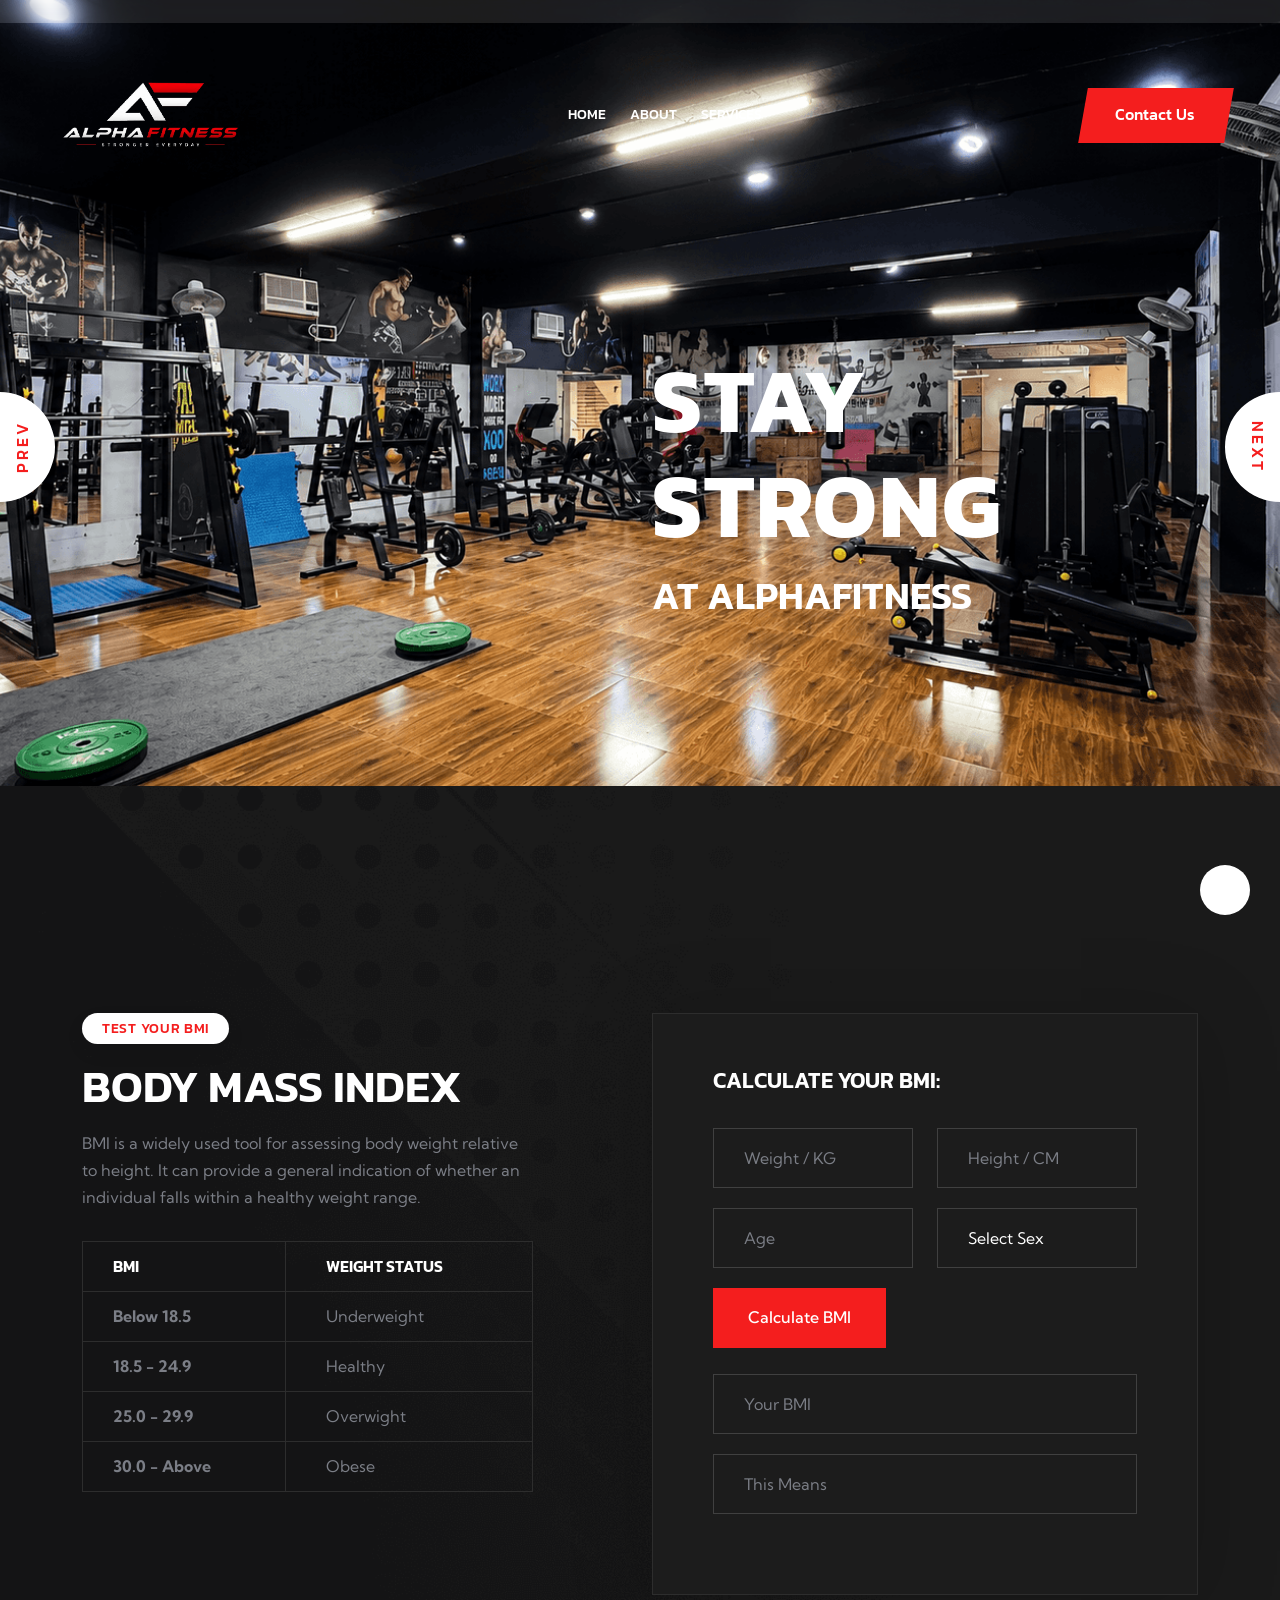
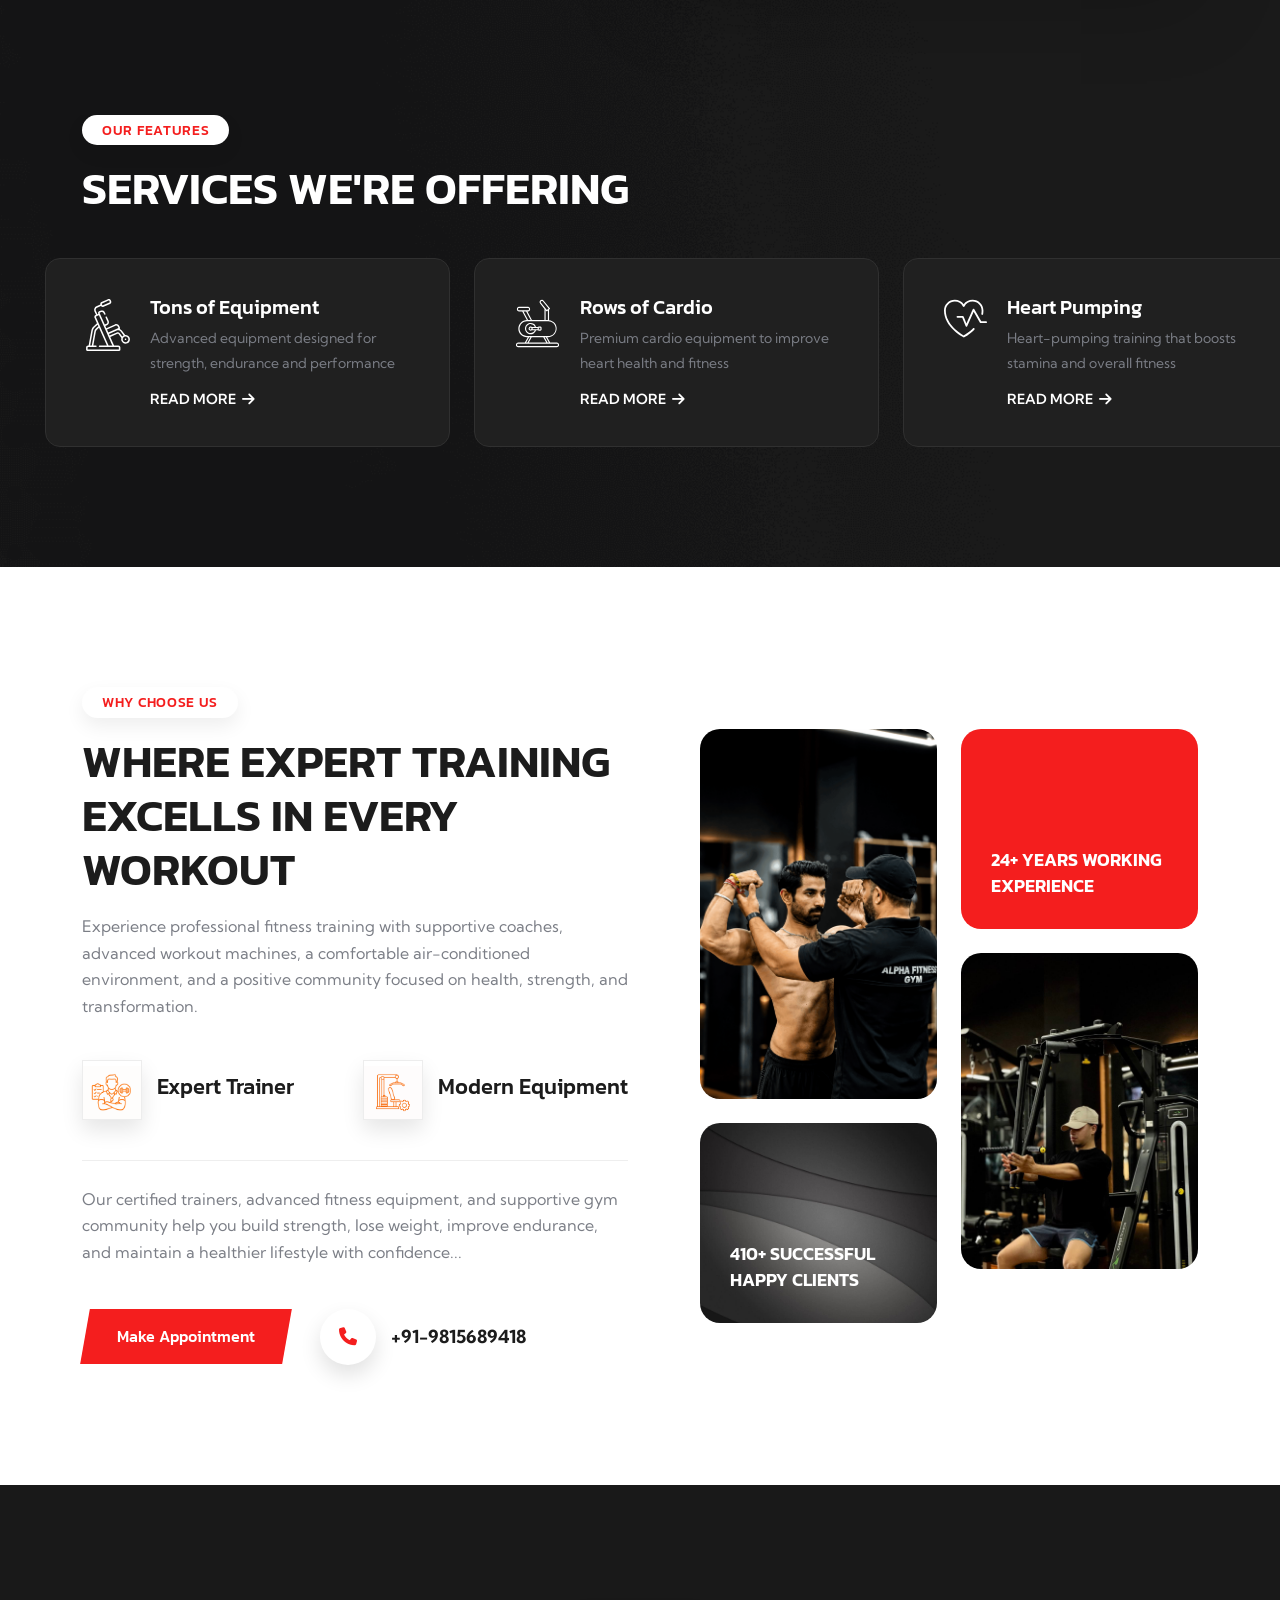
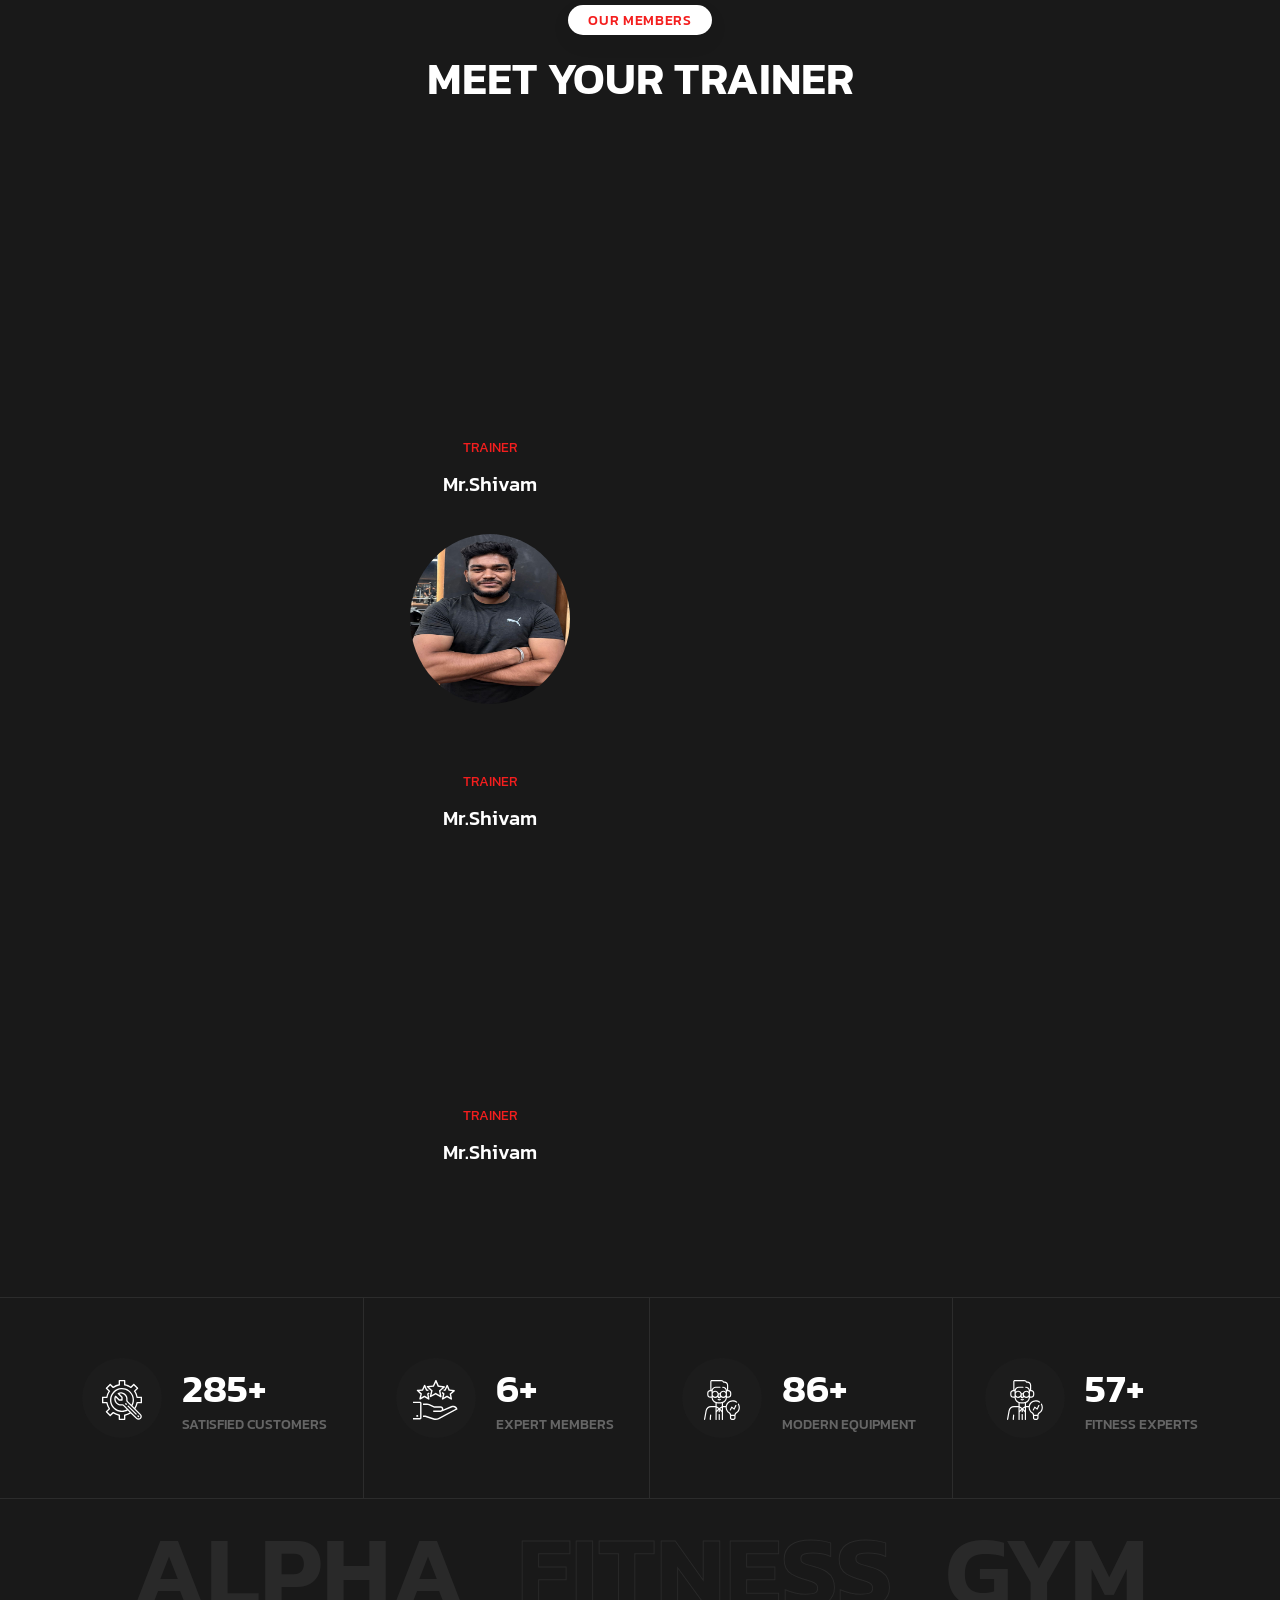
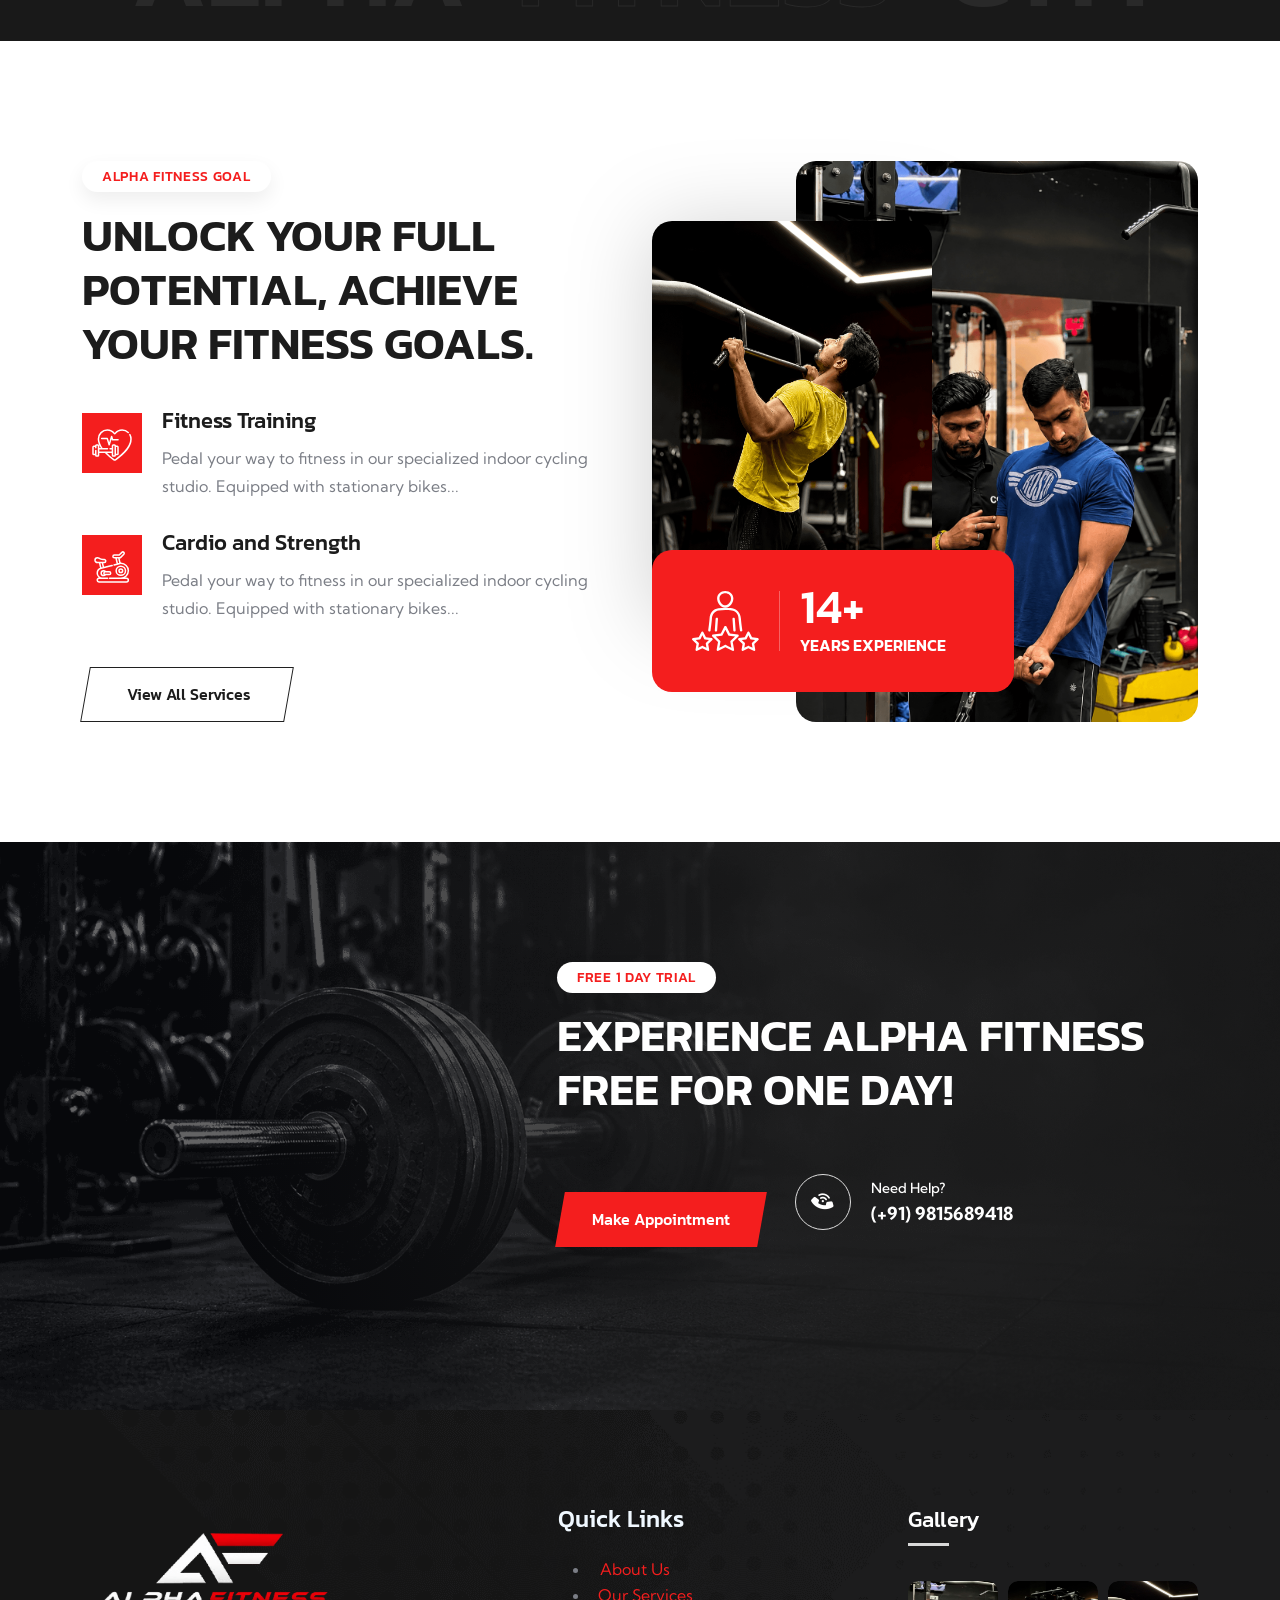
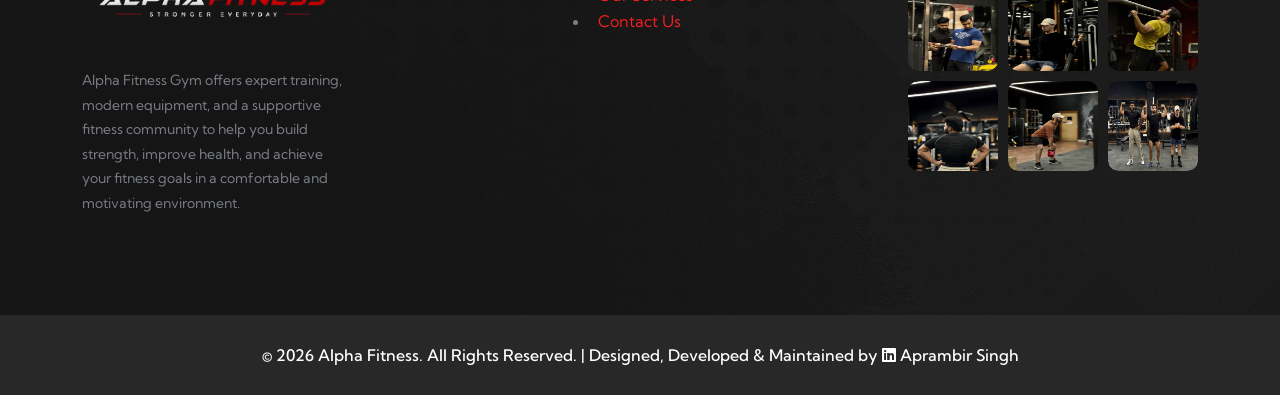
==== index.html @ 8b832721 "done" ====
<!doctype html>
<html class="no-js" lang="zxx">


<head>
    <meta charset="utf-8">
    <meta http-equiv="x-ua-compatible" content="ie=edge">
    <title>AlphaFitness </title>
    <meta name="description" content="AlphaFitness">
    <meta name="keywords" content="AlphaFitness">
    <meta name="robots" content="INDEX,FOLLOW">

    <!-- Mobile Specific Metas -->
    <meta name="viewport" content="width=device-width, initial-scale=1, shrink-to-fit=no">

    <!-- Favicons - Place favicon.ico in the root directory -->
    <link rel="icon" type="image/png" sizes="32x32" href="assets/img/mine/Light_logo.png">
    <link rel="manifest" href="assets/img/favicons/manifest.json">
    <meta name="msapplication-TileColor" content="#ffffff">
    <meta name="msapplication-TileImage" content="assets/img/favicons/ms-icon-144x144.html">
    <meta name="theme-color" content="#ffffff">

    <!--==============================
	  Google Fonts
	============================== -->
    <link rel="preconnect" href="https://fonts.googleapis.com/">
    <link rel="preconnect" href="https://fonts.gstatic.com/" crossorigin>
    <link href="https://fonts.googleapis.com/css2?family=Kanit:wght@300;400;500;600;700;800&amp;family=Kumbh+Sans:wght@300;400;500;600;700&amp;display=swap" rel="stylesheet">

    <!--==============================
	    All CSS File
	============================== -->
    <!-- Bootstrap -->
    <link rel="stylesheet" href="assets/css/bootstrap.min.css">
    <!-- Fontawesome Icon -->
    <link rel="stylesheet" href="assets/css/fontawesome.min.css">
    <!-- Magnific Popup -->
    <link rel="stylesheet" href="assets/css/magnific-popup.min.css">
    <!-- Slick Slider -->
    <link rel="stylesheet" href="assets/css/slick.min.css">
    <!-- Flip Slider -->
    <link rel="stylesheet" href="assets/css/jquery.flipster.min.html">
    <!-- Theme Custom CSS -->
    <link rel="stylesheet" href="assets/css/style.css">

   <link rel="stylesheet"
href="https://cdnjs.cloudflare.com/ajax/libs/font-awesome/6.5.2/css/all.min.css">
    <style>
        @media (max-width: 767px) {
    .footer-area,
    .about-area,
    .bmi-area,
    .gallery-area,
    .team-area,
    .contact-area {
        text-align: center;
    }

}
.mobile-menu ul li a::before {
    content: "→";
}

    </style>
    <style>
    /* ==========================
   TRAINER SECTION - DESKTOP
========================== */

@media (min-width:992px){

    /* Heading */
    .team-area-2 .title-area{
        text-align:center !important;
        margin-bottom:70px !important;
    }

    /* Main Row */
    .team-slider-2{
        display:flex !important;
        justify-content:space-between !important;
        align-items:flex-start !important;
        width:100% !important;
        max-width:1500px !important;
        margin:0 auto !important;
        padding:0 40px !important;
        gap:0 !important;
    }

    /* Equal Width */
    .team-slider-2 .col-lg-3,
    .team-slider-2 .col-lg-4{
        flex:0 0 25% !important;
        max-width:25% !important;
        width:25% !important;
        display:flex;
        justify-content:center;
        padding:0 !important;
    }

    /* Card */
    .team-card2{
        width:100% !important;
        max-width:300px !important;
        display:flex !important;
        flex-direction:column !important;
        align-items:center !important;
        text-align:center !important;
    }

    /* Image Box (Badi) */
    .team-card_img{
        width:280px;
        height:220px !important;
        display:flex;
        justify-content:center;
        align-items:center;
        margin-bottom:10px !important;
    }



    /* Content */
    .team-card_content{
        width:100%;
        text-align:center !important;
    }

    .team-card_subtitle{
        display:block;
        color:#ff2d2d;
        margin-bottom:8px;
    }

    .team-card_title{
        font-size:20px !important;
        line-height:30px !important;
        margin:0;
    }

}
</style>
</head>

<body>
    <!--********************************
   		Code Start From Here 
	******************************** -->




    <!--==============================
     Preloader
    ==============================-->
    <div class="preloader ">
        <div class="preloader-inner">
            <span class="loader"></span>
        </div>
    </div>
    <div class="popup-search-box">
        <button class="searchClose"><i class="fal fa-times"></i></button>
        <form action="#">
            <input type="text" placeholder="Search Here..">
            <button type="submit"><i class="fal fa-search"></i></button>
        </form>
    </div>
    <div class="sidemenu-wrapper">
        <div class="sidemenu-content">
            <button class="closeButton sideMenuCls"><i class="far fa-times"></i></button>
            <div class="widget footer-widget">
                <div class="widget-about">
                    <div class="footer-logo">
                        <a href="index.html"><img src="assets/img/mine/Light_logo.png" alt="AlphaFitness"></a>
                    </div>
                    <p class="about-text">A gym, also known as a fitness center or health club, is a facility dedicated to physical fitness and exercise gyms and typically offer a range</p>
                    <!-- <div class="social-btn">
                        <a href="https://www.facebook.com/"><i class="fab fa-facebook"></i></a>
                        <a href="https://twitter.com/"><i class="fab fa-twitter"></i></a>                            
                        <a href="https://pinterest.com/"><i class="fab fa-pinterest-p"></i></a>
                        <a href="https://instagram.com/"><i class="fab fa-instagram"></i></a>
                    </div> -->
                </div>
            </div>
            <div class="widget widget_nav_menu footer-widget">
                <h3 class="widget_title">Quick Links</h3>
                <ul class="menu">
                    <li><a href="about.html">About Us</a></li>
                    <li><a href="service.html">Our Services</a></li>
                    
                    <li><a href="contact.html">Contact Us</a></li>
                </ul>
            </div>
        </div>
    </div>
    <!--==============================
    Mobile Menu
    ============================== -->
    <div class="mobile-menu-wrapper">
        <div class="mobile-menu-area text-center">
            <button class="menu-toggle"><i class="fal fa-times"></i></button>
            <div class="mobile-logo">
                <a href="index.html"><img src="assets/img/mine/Light_logo.png" alt="AlphaFitness"></a>
            </div>
            <div class="mobile-menu">
                <ul>
                    <li>
                        <a href="index.html">Home</a>
                        
                    </li>
                    <li >
                        <a href="about.html">About Us</a>
                        
                    </li>
                    <li>
                        <a href="service.html">Services</a>
                        
                    </li>
                    <li>
                        <a href="contact.html">Contact Us</a>
                        
                    </li>
                    
                   
                </ul>
            </div>
        </div>
    </div>
    <!--==============================
	Header Area
    ==============================-->
    <header class="nav-header header-layout2">
        <div class="header-top d-lg-block d-none">
            <div class="container-fluid">
                <div class="row justify-content-center justify-content-lg-between align-items-center gy-2">
                    <!-- <div class="col-auto d-none d-lg-block">
                        <div class="header-links">
                            <ul>
                                <li><i class="far fa-envelope"></i><a href="mailto:info@gmail.com">support@gmail.com</a></li>
                                <li><i class="far fa-clock"></i>Mon - Sat: 5.00 am-10.00 pm</li>
                            </ul>
                        </div>
                    </div> -->
                    <div class="col-auto">
                        <!-- <div class="header-links">
                            <ul>
                                <li>
                                    <div class="social-links">
                                        <span class="me-3">Visit our social pages</span>
                                        <a href="https://www.facebook.com/"><i class="fab fa-facebook-f"></i></a>
                                        <a href="https://www.twitter.com/"><i class="fab fa-twitter"></i></a>
                                        <a href="https://www.linkedin.com/"><i class="fab fa-linkedin-in"></i></a>
                                        <a href="https://www.pinterest.com/"><i class="fab fa-pinterest-p"></i></a>
                                    </div>
                                </li>
                            </ul>
                        </div> -->
                    </div>
                </div>
            </div>
        </div>
        <div class="sticky-wrapper">
            <!-- Main Menu Area -->
            <div class="menu-area">
                <div class="container-fluid">
                    <div class="row align-items-center justify-content-lg-start justify-content-between">
    <div class="col-auto">
        <div class="header-logo">
            <a href="index.html"><img style="height: 100px;width: auto;" src="assets/img/mine/dark_logo.png" alt="logo"></a>
        </div>
    </div>

    <div class="col-auto m-lg-auto">
        <nav class="main-menu d-none d-lg-inline-block">
            <ul>
                <li >
                    <a href="index.html">Home</a>
                </li>

                <li>
                    <a href="about.html">About</a>
                </li>

                <li>
                    <a href="service.html">Services</a>
                    
                </li>

               

                
        </nav>

        <div class="navbar-right d-inline-flex d-lg-none">
            <button type="button" class="menu-toggle icon-btn">
                <i class="fa-solid fa-bars"></i>
            </button>
        </div>
    </div>

    <div class="col-auto d-xxl-block d-none">
        <div class="navbar-right-desc">
            <i class="fa-solid fa-phone-volume"></i>
            <a href="tel:98156 89418">98156 89418</a>
        </div>
    </div>

    <div class="col-auto d-none d-lg-block">
        <div class="header-button">
            <a href="contact.html" class="btn style2 style-r0 d-xl-block d-none">
                Contact Us
            </a>

            <!-- <button type="button" class="btn style-r0 btn-border3 sideMenuToggler">
                <i class="fa-solid fa-bars"></i>
            </button> -->
        </div>
    </div>
</div>
                </div>
            </div>
        </div>
    </header>

    <!--==============================
Hero Area
==============================-->
<div class="hero-wrapper hero-2" id="hero">
    <div class="global-carousel"
         id="heroSlider2"
         data-fade="true"
         data-slide-show="1"
         data-arrows="true">

        <!-- Slide 1 -->
        <div class="hero-slider" data-bg-src="assets/img/mine/Alpha_main1.png">
            <div class="container">
                <div class="row justify-content-lg-end justify-content-center">
                    <div class="col-xl-6 col-lg-7 col-md-9">
                        <div class="hero-style2">
                            <!-- <span class="hero-subtitle fw-medium">Train Hard</span> -->
                            <h1 class="hero-title text-white">Stay Strong</h1>
                            <span class="hero-subtitle fw-semibold">AT ALPHAFITNESS</span>

                            
                        </div>
                    </div>
                </div>
            </div>
        </div>

        <!-- Slide 2 -->
        <div class="hero-slider" data-bg-src="assets/img/mine/Alpha_main1.png">
            <div class="container">
                <div class="row justify-content-lg-end justify-content-center">
                    <div class="col-xl-6 col-lg-7 col-md-9">
                        <div class="hero-style2">
                            <!-- <span class="hero-subtitle fw-medium">Train Hard</span> -->
                            <h1 class="hero-title text-white">Stay Strong</h1>
                            <span class="hero-subtitle fw-semibold">AT ALPHAFITNESS</span>

                            <div class="btn-group">
                                <a href="contact.html" class="btn style-r0 style2">
                                    Get Started
                                </a>
                            </div>
                        </div>
                    </div>
                </div>
            </div>
        </div>

    </div>

    <div class="hero-arrow">
        <button data-slick-prev="#heroSlider2" class="slick-arrow slick-prev">PREV</button>
        <button data-slick-next="#heroSlider2" class="slick-arrow slick-next">NEXT</button>
    </div>
</div>
<!--======== / Hero Section ========-->
    <!--==============================
    Service Area  
    ==============================-->
    <div class="service-bg2-area" data-bg-src="assets/img/bg/service-bg2.png">
        <!--==============================
        BMI Area  
        ==============================-->
        <div class="bmi-area-1 space">
            <div class="container">
                <div class="row justify-content-between">
                    <div class="col-lg-5">
                        <div class="title-area mb-30">
                            <span class="sub-title">TEST YOUR BMI</span>
                            <h2 class="sec-title text-white fw-semibold">BODY MASS INDEX</h2>
                            <p class="sec-text">BMI is a widely used tool for assessing body weight relative to height. It can provide a general indication of whether an individual falls within a healthy weight range.</p>
                        </div>
                        <div class="bmi-table mb-lg-0 mb-40">
                            <table class="table table-bordered">
                                <thead>
                                    <tr>
                                        <th scope="col">BMI</th>
                                        <th scope="col">WEIGHT STATUS</th>
                                    </tr>
                                </thead>
                                <tbody>
                                    <tr>
                                        <th scope="row">Below 18.5</th>
                                        <td>Underweight</td>
                                    </tr>
                                    <tr>
                                        <th scope="row">18.5 - 24.9</th>
                                        <td>Healthy</td>
                                    </tr>
                                    <tr>
                                        <th scope="row">25.0 - 29.9</th>
                                        <td>Overwight</td>
                                    </tr>
                                    <tr>
                                        <th scope="row">30.0 - Above</th>
                                        <td>Obese</td>
                                    </tr>
                                </tbody>
                            </table>
                        </div>
                    </div>
                    <div class="col-lg-6 align-self-end">
                        <div class="bmi-calculator-form">
                            <h4 class="form-title">Calculate Your BMI:</h4>
                            <form class="bmi-form" id="form" name="bmiCalc">
                                <div class="row">
                                    <div class="col-lg-6">
                                        <div class="form-group">
                                            <input for="weight" class="form-control style-border" placeholder="Weight / KG" type="text" name="weight">
                                        </div>
                                    </div>
                                    <div class="col-lg-6">
                                        <div class="form-group">
                                            <input for="height" class="form-control style-border" placeholder="Height / CM" type="text" name="height">
                                        </div>
                                    </div>
                                    <div class="col-lg-6">
                                        <div class="form-group">
                                            <input type="number" class="form-control style-border" name="age" id="age" placeholder="Age">
                                        </div>
                                    </div>
                                    <div class="col-lg-6">
    <div class="form-group">
        <select class="form-control style-border" name="sex" id="sex" required>
            <option value="" selected disabled hidden>Select Sex</option>
            <option value="Male" style="color: black;">Male</option>
            <option value="Female" style="color: black;">Female</option>
        </select>
    </div>
</div>
                                </div>
                                <div class="btn style3">
                                    <input type="button" value="Calculate BMI" onClick="calculateBMI()">                               
                                </div><br><br>
                                <div class="form-group">
                                    <input for="bmi_result" class="form-control style-border" placeholder="Your BMI" type="text" name="bmi" readonly> 
                                </div>
                                <div class="form-group">
                                    <input for="bmi_message" placeholder="This Means" class="form-control style-border" type="text" name="meaning" readonly>
                                </div>
                                
                            </form>
                        </div>                  
                    </div>
                </div>
            </div>
        </div>

        <!--==============================
        Service Area 01  
        ==============================-->
        <div class="service-area-1 space-bottom overflow-hidden">
            <div class="container">
                <div class="title-area">
                    <span class="sub-title">Our Features</span>
                    <h2 class="sec-title text-white fw-semibold">SERVICES WE'RE OFFERING</h2>
                </div>
            </div>
            <div class="container-fluid p-0">
                <div class="row global-carousel service-slider-1 style2" data-slide-show="4" data-ml-slide-show="3" data-lg-slide-show="3" data-md-slide-show="2" data-sm-slide-show="1" data-xs-slide-show="1" data-dots="false">
                    <div class="col-lg-4 col-md-6">
                        <div class="service-card">
                            <div class="service-card_icon">
                                <img src="assets/img/icon/service-icon_1-1.svg" alt="img">
                            </div>
                            <div class="service-card_content">
                                <h4 class="service-card_title h5"><a href="service.html">Tons of Equipment</a></h4>
                                <p class="service-card_text">Advanced equipment designed for strength, endurance and performance</p>
                                <a href="service.html" class="link-btn" tabindex="0">Read More <i class="fas fa-arrow-right"></i></a>
                            </div>
                        </div>
                    </div>
        
                    <div class="col-lg-4 col-md-6">
                        <div class="service-card">
                            <div class="service-card_icon">
                                <img src="assets/img/icon/service-icon_1-2.svg" alt="img">
                            </div>
                            <div class="service-card_content">
                                <h4 class="service-card_title h5"><a href="service.html">Rows of Cardio</a></h4>
                                <p class="service-card_text">Premium cardio equipment to improve heart health and fitness</p>
                                <a href="service.html" class="link-btn" tabindex="0">Read More <i class="fas fa-arrow-right"></i></a>
                            </div>
                        </div>
                    </div>
        
                    <div class="col-lg-4 col-md-6">
                        <div class="service-card">
                            <div class="service-card_icon">
                                <img src="assets/img/icon/service-icon_1-3.svg" alt="img">
                            </div>
                            <div class="service-card_content">
                                <h4 class="service-card_title h5"><a href="service.html">Heart Pumping</a></h4>
                                <p class="service-card_text">Heart-pumping training that boosts stamina and overall fitness</p>
                                <a href="service.html" class="link-btn" tabindex="0">Read More <i class="fas fa-arrow-right"></i></a>
                            </div>
                        </div>
                    </div>
        
                    <div class="col-lg-4 col-md-6">
                        <div class="service-card">
                            <div class="service-card_icon">
                                <img src="assets/img/icon/service-icon_1-4.svg" alt="img">
                            </div>
                            <div class="service-card_content">
                                <h4 class="service-card_title h5"><a href="service.html">Strength Training</a></h4>
                                <p class="service-card_text">Progressive strength programs designed for maximum results</p>
                                <a href="service.html" class="link-btn" tabindex="0">Read More <i class="fas fa-arrow-right"></i></a>
                            </div>
                        </div>
                    </div>

                    <div class="col-lg-4 col-md-6">
                        <div class="service-card">
                            <div class="service-card_icon">
                                <img src="assets/img/icon/service-icon_1-1.svg" alt="img">
                            </div>
                            <div class="service-card_content">
                                <h4 class="service-card_title h5"><a href="service.html">Tons of Equipment</a></h4>
                                <p class="service-card_text">Advanced equipment designed for strength, endurance and performance</p>
                                <a href="service.html" class="link-btn" tabindex="0">Read More <i class="fas fa-arrow-right"></i></a>
                            </div>
                        </div>
                    </div>
        
                    <div class="col-lg-4 col-md-6">
                        <div class="service-card">
                            <div class="service-card_icon">
                                <img src="assets/img/icon/service-icon_1-2.svg" alt="img">
                            </div>
                            <div class="service-card_content">
                                <h4 class="service-card_title h5"><a href="service.html">Rows of Cardio</a></h4>
                                <p class="service-card_text">Premium cardio equipment to improve heart health and fitness</p>
                                <a href="service.html" class="link-btn" tabindex="0">Read More <i class="fas fa-arrow-right"></i></a>
                            </div>
                        </div>
                    </div>
        
                    <div class="col-lg-4 col-md-6">
                        <div class="service-card">
                            <div class="service-card_icon">
                                <img src="assets/img/icon/service-icon_1-3.svg" alt="img">
                            </div>
                            <div class="service-card_content">
                                <h4 class="service-card_title h5"><a href="service.html">Heart Pumping</a></h4>
                                <p class="service-card_text">Heart-pumping training that boosts stamina and overall fitness</p>
                                <a href="service.html" class="link-btn" tabindex="0">Read More <i class="fas fa-arrow-right"></i></a>
                            </div>
                        </div>
                    </div>
        
                    <div class="col-lg-4 col-md-6">
                        <div class="service-card">
                            <div class="service-card_icon">
                                <img src="assets/img/icon/service-icon_1-4.svg" alt="img">
                            </div>
                            <div class="service-card_content">
                                <h4 class="service-card_title h5"><a href="service.html">Strength Training</a></h4>
                                <p class="service-card_text">Progressive strength programs designed for maximum results</p>
                                <a href="service.html" class="link-btn" tabindex="0">Read More <i class="fas fa-arrow-right"></i></a>
                            </div>
                        </div>
                    </div>
        
                </div>
            </div>
        </div>
        <!-- <div class="sec-shape2-bottom">
            <img src="assets/img/bg/sec-shape2-top.html" alt="img">
        </div> -->
    </div>

    <!--==============================
    schedule Area  
    ==============================-->
    <!-- <div class="schedule-area-1 space">
        <div class="container container2">
            <div class="title-area text-center">
                <span class="sub-title">Our Classes</span>
                <h2 class="sec-title fw-semibold">OUR TRAINING SCHEDULE</h2>
            </div>
            <div class="row">
                <div class="col-12">
                    <div class="schedule-tab-1">
                        <div class="filter-menu-active mb-50 text-center">
                            <button data-filter=".cat1" class="active btn style4 style-r0" type="button">ALL EVENTS</button>
                            <button class="btn style4 style-r0" data-filter=".cat2" type="button">CARDIO</button>
                            <button class="btn style4 style-r0" data-filter=".cat3" type="button">OPEN GYM</button>
                            <button class="btn style4 style-r0" data-filter=".cat4" type="button">TOTAL BODY</button>
                            <button class="btn style4 style-r0" data-filter=".cat5" type="button">CROSSFIT</button>
                        </div>
                        <div class="filter-active-cat1">
                            <div class="filter-item cat1">
                                <div class="table-responsive">
                                    <table class="schedule-table table">
                                        <thead>
                                            <tr>
                                                <th scope="col"></th>
                                                <th scope="col">MONDAY</th>
                                                <th scope="col">TUESDAY</th>
                                                <th scope="col">WEDNESDAY</th>
                                                <th scope="col">THURSDAY</th>
                                                <th scope="col">FRIDAY</th>
                                                <th scope="col">SATURDAY</th>
                                                <th scope="col">SUNDAY</th>
                                            </tr>
                                        </thead>
                                        <tbody>
                                            <tr>
                                                <th scope="row">06:00 - 07:00</th>
                                                <td>
                                                    <span>Boxing Gym</span>
                                                    Daniel
                                                </td>
                                                <td></td>
                                                <td>
                                                    <span>Body Build</span>
                                                    Daniel
                                                </td>
                                                <td>
                                                    <span>CrossFit Pro</span>
                                                    Daniel
                                                </td>
                                                <td></td>
                                                <td rowspan="2">
                                                    <span>Cardio Box</span>
                                                    Daniel
                                                </td>
                                                <td>
                                                    <span>Open Gym</span>
                                                    Daniel
                                                </td>
                                            </tr>
    
                                            <tr>
                                                <th scope="row">07:00 - 08:00</th>
                                                <td></td>
                                                <td class="active">
                                                    <span>Fitness Class</span>
                                                    Daniel
                                                </td>
                                                <td></td>
                                                <td rowspan="2">
                                                    <span>Pro Intense
                                                        Workout</span>
                                                    Daniel
                                                </td>
                                                <td>
                                                    <span>Boxing Gym</span>
                                                    Daniel
                                                </td>
                                                <td></td>
                                            </tr>
    
                                            <tr>
                                                <th scope="row">08:00 - 09:00</th>
                                                <td>
                                                    <span>Pump Work</span>
                                                    Daniel
                                                </td>
                                                <td rowspan="2"></td>
                                                <td>
                                                    <span>Boxing Gym</span>
                                                    Daniel
                                                </td>
                                                <td></td>
                                                <td>
                                                    <span>Open Gym</span>
                                                    Daniel
                                                </td>
                                                <td rowspan="2">
                                                    <span>Boxing Gym</span>
                                                    Daniel
                                                </td>
                                            </tr>
    
                                            <tr>
                                                <th scope="row">09:00 - 10:00</th>
                                                <td>
                                                    <span>Boxing Gym</span>
                                                    Daniel
                                                </td>
                                                <td></td>
                                                <td>
                                                    <span>Fitness Class</span>
                                                    Daniel
                                                </td>
                                                <td>
                                                    <span>Yoga Class</span>
                                                    Daniel
                                                </td>
                                                <td>
                                                    <span>Boxing Gym</span>
                                                    Daniel
                                                </td>
                                            </tr>
    
                                            <tr>
                                                <th scope="row">10:00 - 11:00</th>
                                                <td>
                                                    <span>Body Build</span>
                                                    Daniel
                                                </td>
                                                <td>
                                                    <span>Pump Work</span>
                                                    Daniel
                                                </td>
                                                <td>
                                                    <span>Fitness Class</span>
                                                    Daniel
                                                </td>
                                                <td></td>
                                                <td>
                                                    <span>Open Gym</span>
                                                    Daniel
                                                </td>
                                                <td></td>
                                                <td>
                                                    <span>Yoga Class</span>
                                                    Daniel
                                                </td>
                                            </tr>
                                        </tbody>
                                    </table>
                                </div>
                            </div>
                            <div class="filter-item cat2">
                                <div class="table-responsive">
                                    <table class="schedule-table table">
                                        <thead>
                                            <tr>
                                                <th scope="col"></th>
                                                <th scope="col">MONDAY</th>
                                                <th scope="col">TUESDAY</th>
                                                <th scope="col">WEDNESDAY</th>
                                                <th scope="col">THURSDAY</th>
                                                <th scope="col">FRIDAY</th>
                                                <th scope="col">SATURDAY</th>
                                                <th scope="col">SUNDAY</th>
                                            </tr>
                                        </thead>
                                        <tbody>
                                            <tr>
                                                <th scope="row">06:00 - 07:00</th>
                                                <td>
                                                    <span>Boxing Gym</span>
                                                    Daniel
                                                </td>
                                                <td></td>
                                                <td>
                                                    <span>Body Build</span>
                                                    Daniel
                                                </td>
                                                <td>
                                                    <span>CrossFit Pro</span>
                                                    Daniel
                                                </td>
                                                <td></td>
                                                <td rowspan="2">
                                                    <span>Cardio Box</span>
                                                    Daniel
                                                </td>
                                                <td>
                                                    <span>Open Gym</span>
                                                    Daniel
                                                </td>
                                            </tr>
    
                                            <tr>
                                                <th scope="row">07:00 - 08:00</th>
                                                <td></td>
                                                <td class="active">
                                                    <span>Fitness Class</span>
                                                    Daniel
                                                </td>
                                                <td></td>
                                                <td rowspan="2">
                                                    <span>Pro Intense <br>
                                                        Workout</span>
                                                    Daniel
                                                </td>
                                                <td>
                                                    <span>Boxing Gym</span>
                                                    Daniel
                                                </td>
                                                <td></td>
                                            </tr>
    
                                            <tr>
                                                <th scope="row">08:00 - 09:00</th>
                                                <td>
                                                    <span>Pump Work</span>
                                                    Daniel
                                                </td>
                                                <td rowspan="2"></td>
                                                <td>
                                                    <span>Boxing Gym</span>
                                                    Daniel
                                                </td>
                                                <td></td>
                                                <td>
                                                    <span>Open Gym</span>
                                                    Daniel
                                                </td>
                                                <td rowspan="2">
                                                    <span>Boxing Gym</span>
                                                    Daniel
                                                </td>
                                            </tr>
    
                                            <tr>
                                                <th scope="row">09:00 - 10:00</th>
                                                <td>
                                                    <span>Boxing Gym</span>
                                                    Daniel
                                                </td>
                                                <td></td>
                                                <td>
                                                    <span>Fitness Class</span>
                                                    Daniel
                                                </td>
                                                <td>
                                                    <span>Yoga Class</span>
                                                    Daniel
                                                </td>
                                                <td>
                                                    <span>Boxing Gym</span>
                                                    Daniel
                                                </td>
                                            </tr>
    
                                            <tr>
                                                <th scope="row">10:00 - 11:00</th>
                                                <td>
                                                    <span>Body Build</span>
                                                    Daniel
                                                </td>
                                                <td>
                                                    <span>Pump Work</span>
                                                    Daniel
                                                </td>
                                                <td>
                                                    <span>Fitness Class</span>
                                                    Daniel
                                                </td>
                                                <td></td>
                                                <td>
                                                    <span>Open Gym</span>
                                                    Daniel
                                                </td>
                                                <td></td>
                                                <td>
                                                    <span>Yoga Class</span>
                                                    Daniel
                                                </td>
                                            </tr>
                                        </tbody>
                                    </table>
                                </div>
                            </div>
                            <div class="filter-item cat3">
                                <div class="table-responsive">
                                    <table class="schedule-table table">
                                        <thead>
                                            <tr>
                                                <th scope="col"></th>
                                                <th scope="col">MONDAY</th>
                                                <th scope="col">TUESDAY</th>
                                                <th scope="col">WEDNESDAY</th>
                                                <th scope="col">THURSDAY</th>
                                                <th scope="col">FRIDAY</th>
                                                <th scope="col">SATURDAY</th>
                                                <th scope="col">SUNDAY</th>
                                            </tr>
                                        </thead>
                                        <tbody>
                                            <tr>
                                                <th scope="row">06:00 - 07:00</th>
                                                <td>
                                                    <span>Boxing Gym</span>
                                                    Daniel
                                                </td>
                                                <td></td>
                                                <td>
                                                    <span>Body Build</span>
                                                    Daniel
                                                </td>
                                                <td>
                                                    <span>CrossFit Pro</span>
                                                    Daniel
                                                </td>
                                                <td></td>
                                                <td rowspan="2">
                                                    <span>Cardio Box</span>
                                                    Daniel
                                                </td>
                                                <td>
                                                    <span>Open Gym</span>
                                                    Daniel
                                                </td>
                                            </tr>
    
                                            <tr>
                                                <th scope="row">07:00 - 08:00</th>
                                                <td></td>
                                                <td class="active">
                                                    <span>Fitness Class</span>
                                                    Daniel
                                                </td>
                                                <td></td>
                                                <td rowspan="2">
                                                    <span>Pro Intense
                                                        Workout</span>
                                                    Daniel
                                                </td>
                                                <td>
                                                    <span>Boxing Gym</span>
                                                    Daniel
                                                </td>
                                                <td></td>
                                            </tr>
    
                                            <tr>
                                                <th scope="row">08:00 - 09:00</th>
                                                <td>
                                                    <span>Pump Work</span>
                                                    Daniel
                                                </td>
                                                <td rowspan="2"></td>
                                                <td>
                                                    <span>Boxing Gym</span>
                                                    Daniel
                                                </td>
                                                <td></td>
                                                <td>
                                                    <span>Open Gym</span>
                                                    Daniel
                                                </td>
                                                <td rowspan="2">
                                                    <span>Boxing Gym</span>
                                                    Daniel
                                                </td>
                                            </tr>
    
                                            <tr>
                                                <th scope="row">09:00 - 10:00</th>
                                                <td>
                                                    <span>Boxing Gym</span>
                                                    Daniel
                                                </td>
                                                <td></td>
                                                <td>
                                                    <span>Fitness Class</span>
                                                    Daniel
                                                </td>
                                                <td>
                                                    <span>Yoga Class</span>
                                                    Daniel
                                                </td>
                                                <td>
                                                    <span>Boxing Gym</span>
                                                    Daniel
                                                </td>
                                            </tr>
    
                                            <tr>
                                                <th scope="row">10:00 - 11:00</th>
                                                <td>
                                                    <span>Body Build</span>
                                                    Daniel
                                                </td>
                                                <td>
                                                    <span>Pump Work</span>
                                                    Daniel
                                                </td>
                                                <td>
                                                    <span>Fitness Class</span>
                                                    Daniel
                                                </td>
                                                <td></td>
                                                <td>
                                                    <span>Open Gym</span>
                                                    Daniel
                                                </td>
                                                <td></td>
                                                <td>
                                                    <span>Yoga Class</span>
                                                    Daniel
                                                </td>
                                            </tr>
                                        </tbody>
                                    </table>
                                </div>
                            </div>
                            <div class="filter-item cat4">
                                <div class="table-responsive">
                                    <table class="schedule-table table">
                                        <thead>
                                            <tr>
                                                <th scope="col"></th>
                                                <th scope="col">MONDAY</th>
                                                <th scope="col">TUESDAY</th>
                                                <th scope="col">WEDNESDAY</th>
                                                <th scope="col">THURSDAY</th>
                                                <th scope="col">FRIDAY</th>
                                                <th scope="col">SATURDAY</th>
                                                <th scope="col">SUNDAY</th>
                                            </tr>
                                        </thead>
                                        <tbody>
                                            <tr>
                                                <th scope="row">06:00 - 07:00</th>
                                                <td>
                                                    <span>Boxing Gym</span>
                                                    Daniel
                                                </td>
                                                <td></td>
                                                <td>
                                                    <span>Body Build</span>
                                                    Daniel
                                                </td>
                                                <td>
                                                    <span>CrossFit Pro</span>
                                                    Daniel
                                                </td>
                                                <td></td>
                                                <td rowspan="2">
                                                    <span>Cardio Box</span>
                                                    Daniel
                                                </td>
                                                <td>
                                                    <span>Open Gym</span>
                                                    Daniel
                                                </td>
                                            </tr>
    
                                            <tr>
                                                <th scope="row">07:00 - 08:00</th>
                                                <td></td>
                                                <td class="active">
                                                    <span>Fitness Class</span>
                                                    Daniel
                                                </td>
                                                <td></td>
                                                <td rowspan="2">
                                                    <span>Pro Intense
                                                        Workout</span>
                                                    Daniel
                                                </td>
                                                <td>
                                                    <span>Boxing Gym</span>
                                                    Daniel
                                                </td>
                                                <td></td>
                                            </tr>
    
                                            <tr>
                                                <th scope="row">08:00 - 09:00</th>
                                                <td>
                                                    <span>Pump Work</span>
                                                    Daniel
                                                </td>
                                                <td rowspan="2"></td>
                                                <td>
                                                    <span>Boxing Gym</span>
                                                    Daniel
                                                </td>
                                                <td></td>
                                                <td>
                                                    <span>Open Gym</span>
                                                    Daniel
                                                </td>
                                                <td rowspan="2">
                                                    <span>Boxing Gym</span>
                                                    Daniel
                                                </td>
                                            </tr>
    
                                            <tr>
                                                <th scope="row">09:00 - 10:00</th>
                                                <td>
                                                    <span>Boxing Gym</span>
                                                    Daniel
                                                </td>
                                                <td></td>
                                                <td>
                                                    <span>Fitness Class</span>
                                                    Daniel
                                                </td>
                                                <td>
                                                    <span>Yoga Class</span>
                                                    Daniel
                                                </td>
                                                <td>
                                                    <span>Boxing Gym</span>
                                                    Daniel
                                                </td>
                                            </tr>
    
                                            <tr>
                                                <th scope="row">10:00 - 11:00</th>
                                                <td>
                                                    <span>Body Build</span>
                                                    Daniel
                                                </td>
                                                <td>
                                                    <span>Pump Work</span>
                                                    Daniel
                                                </td>
                                                <td>
                                                    <span>Fitness Class</span>
                                                    Daniel
                                                </td>
                                                <td></td>
                                                <td>
                                                    <span>Open Gym</span>
                                                    Daniel
                                                </td>
                                                <td></td>
                                                <td>
                                                    <span>Yoga Class</span>
                                                    Daniel
                                                </td>
                                            </tr>
                                        </tbody>
                                    </table>
                                </div>
                            </div>
                            <div class="filter-item cat5">
                                <div class="table-responsive">
                                    <table class="schedule-table table">
                                        <thead>
                                            <tr>
                                                <th scope="col"></th>
                                                <th scope="col">MONDAY</th>
                                                <th scope="col">TUESDAY</th>
                                                <th scope="col">WEDNESDAY</th>
                                                <th scope="col">THURSDAY</th>
                                                <th scope="col">FRIDAY</th>
                                                <th scope="col">SATURDAY</th>
                                                <th scope="col">SUNDAY</th>
                                            </tr>
                                        </thead>
                                        <tbody>
                                            <tr>
                                                <th scope="row">06:00 - 07:00</th>
                                                <td>
                                                    <span>Boxing Gym</span>
                                                    Daniel
                                                </td>
                                                <td></td>
                                                <td>
                                                    <span>Body Build</span>
                                                    Daniel
                                                </td>
                                                <td>
                                                    <span>CrossFit Pro</span>
                                                    Daniel
                                                </td>
                                                <td></td>
                                                <td rowspan="2">
                                                    <span>Cardio Box</span>
                                                    Daniel
                                                </td>
                                                <td>
                                                    <span>Open Gym</span>
                                                    Daniel
                                                </td>
                                            </tr>
    
                                            <tr>
                                                <th scope="row">07:00 - 08:00</th>
                                                <td></td>
                                                <td class="active">
                                                    <span>Fitness Class</span>
                                                    Daniel
                                                </td>
                                                <td></td>
                                                <td rowspan="2">
                                                    <span>Pro Intense
                                                        Workout</span>
                                                    Daniel
                                                </td>
                                                <td>
                                                    <span>Boxing Gym</span>
                                                    Daniel
                                                </td>
                                                <td></td>
                                            </tr>
    
                                            <tr>
                                                <th scope="row">08:00 - 09:00</th>
                                                <td>
                                                    <span>Pump Work</span>
                                                    Daniel
                                                </td>
                                                <td rowspan="2"></td>
                                                <td>
                                                    <span>Boxing Gym</span>
                                                    Daniel
                                                </td>
                                                <td></td>
                                                <td>
                                                    <span>Open Gym</span>
                                                    Daniel
                                                </td>
                                                <td rowspan="2">
                                                    <span>Boxing Gym</span>
                                                    Daniel
                                                </td>
                                            </tr>
    
                                            <tr>
                                                <th scope="row">09:00 - 10:00</th>
                                                <td>
                                                    <span>Boxing Gym</span>
                                                    Daniel
                                                </td>
                                                <td></td>
                                                <td>
                                                    <span>Fitness Class</span>
                                                    Daniel
                                                </td>
                                                <td>
                                                    <span>Yoga Class</span>
                                                    Daniel
                                                </td>
                                                <td>
                                                    <span>Boxing Gym</span>
                                                    Daniel
                                                </td>
                                            </tr>
    
                                            <tr>
                                                <th scope="row">10:00 - 11:00</th>
                                                <td>
                                                    <span>Body Build</span>
                                                    Daniel
                                                </td>
                                                <td>
                                                    <span>Pump Work</span>
                                                    Daniel
                                                </td>
                                                <td>
                                                    <span>Fitness Class</span>
                                                    Daniel
                                                </td>
                                                <td></td>
                                                <td>
                                                    <span>Open Gym</span>
                                                    Daniel
                                                </td>
                                                <td></td>
                                                <td>
                                                    <span>Yoga Class</span>
                                                    Daniel
                                                </td>
                                            </tr>
                                        </tbody>
                                    </table>
                                </div>
                            </div>
                        </div>
                    </div>
                </div>
            </div>
        </div>
    </div> -->

    <!--==============================
    Video Area  
    ==============================-->
    <!-- <div class="video-area-1">
        <div class="container">
            <div class="video-wrap">
                <a data-bg-src="assets/img/normal/video-bg1.png" href="https://www.youtube.com/watch?v=P7fi4hP_y80" class="play-btn popup-video">
                    <i class="fa-sharp fa-solid fa-play"></i>
                </a>
            </div>
        </div>
    </div> -->
    
    <!--==============================
    Portfolio Area  
    ==============================-->
    <!-- <div class="portfolio-area-1" data-bg-src="assets/img/bg/portfolio-bg-1.html">
        
        <div class="container">
            <div class="title-area text-center">
                <span class="sub-title">Our Portfolio</span>
                <h2 class="sec-title text-white fw-semibold">OUR WORK PORTFOLIO</h2>
            </div>
        </div>
        <div class="container-fluid">
            <div class="flip-gallery-area">
                <div class="flip-gallery">
                    <ul class="flip-items">
                        <li>
                            <div class="gallery-card gallery-flip">
                                <div class="gallery-img">
                                    <img src="assets/img/project/project1_1.html" alt="gallery image">
                                </div>
                                <div class="gallery-content">
                                    <div class="media-left">
                                        <h6 class="gallery-content_subtitle">Premier Logistics</h6>
                                        <h4 class="gallery-content_title">Cockfights Rumble Fitness Training</h4>
                                    </div>
                                    <a href="assets/img/project/project1_1.html" class="icon-btn popup-image">
                                        <i class="far fa-eye"></i>
                                    </a>
                                </div>
                            </div>
                        </li>
                        <li>
                            <div class="gallery-card gallery-flip">
                                <div class="gallery-img">
                                    <img src="assets/img/project/project1_2.png" alt="gallery image">
                                </div>
                                <div class="gallery-content">
                                    <div class="media-left">
                                        <h6 class="gallery-content_subtitle">Premier Logistics</h6>
                                        <h4 class="gallery-content_title">Cockfights Rumble Fitness Training</h4>
                                    </div>
                                    <a href="assets/img/project/project1_2.png" class="icon-btn popup-image">
                                        <i class="far fa-eye"></i>
                                    </a>
                                </div>
                            </div>
                        </li>
                        <li>
                            <div class="gallery-card gallery-flip">
                                <div class="gallery-img">
                                    <img src="assets/img/project/project1_3.html" alt="gallery image">
                                </div>
                                <div class="gallery-content">
                                    <div class="media-left">
                                        <h6 class="gallery-content_subtitle">Premier Logistics</h6>
                                        <h4 class="gallery-content_title">Cockfights Rumble Fitness Training</h4>
                                    </div>
                                    <a href="assets/img/project/project1_3.html" class="icon-btn popup-image">
                                        <i class="far fa-eye"></i>
                                    </a>
                                </div>
                            </div>
                        </li>
                    </ul>
                </div>
            </div>
        </div>
    </div> -->

    <!--==============================
    wcu area  
    ==============================-->
    <div class="wcu-area-2 space">
        <div class="container container2">
            <div class="row justify-content-between">
                <div class="col-xl-6 align-self-center order-xl-2">
                    <div class="wcu-thumb-wrap ms-xl-5 mb-xl-0 mb-40">
                        <div class="row">
                            <div class="col-sm-6">
                                <div class="wcu-thumb2">
                                   <img src="assets/img/mine/wcu2.png"
     alt="img"
     style="width:100%; height:370px; object-fit:cover; border-radius:20px;">
                                </div>
                                <div class="wcu-grid2 mt-4" data-bg-src="assets/img/mine/wcu1.jpg">
                                    <div class="details">
                                        <span class="wcu-grid_text"> <span class="counter-number">500</span>+ Successful
                                            Happy Clients</span>
                                    </div>
                                </div>
                            </div>
                            <div class="col-sm-6">
                                <div class="wcu-grid2 mb-4 mt-sm-0 mt-4 bg-theme">
                                    <div class="details">
                                        <span class="wcu-grid_text"> <span class="counter-number">25</span>+ Years Working
                                        Experience</span>
                                    </div>
                                </div>
                                <div class="wcu-thumb2">
                                    <img src="assets/img/mine/wcu3.jpeg" alt="img">
                                </div>
                            </div>
                        </div>
                    </div>
                </div>
                <div class="col-xl-6 order-xl-1">
                    <div class="title-area">
                        <span class="sub-title">WHY CHOOSE US</span>
                        <h2 class="sec-title fw-semibold">
WHERE EXPERT TRAINING <br>
EXCELLS IN EVERY WORKOUT
</h2>
                        <p class="sec-text">Experience professional fitness training with supportive coaches, advanced workout machines, a comfortable air-conditioned environment, and a positive community focused on health, strength, and transformation.</p>
                        <div class="about-grid-wrap mt-40">
                            <div class="about-grid style2">
                                <div class="about-grid_icon">
                                    <img src="assets/img/mine/wcu4_svg.png" alt="img">
                                </div>
                                <div class="about-grid_content">
                                    <h4 class="about-grid_title">Expert Trainer</h4>
                                    <!-- <p class="about-grid_text">30 days regular shipping</p> -->
                                </div>
                            </div>
                            <div class="about-grid style2">
                                <div class="about-grid_icon">
                                    <img src="assets/img/mine/wcu5.png" alt="img">
                                </div>
                                <div class="about-grid_content">
                                    <h4 class="about-grid_title">Modern Equipment</h4>
                                    <!-- <p class="about-grid_text">24 hour fast shipping</p> -->
                                </div>
                            </div>
                        </div>
                        <p class="sec-text">Our certified trainers, advanced fitness equipment, and supportive gym community help you build strength, lose weight, improve endurance, and maintain a healthier lifestyle with confidence...</p>
                    </div>                    
                    <div class="btn-wrap mt-40">
                        <a href="contact.html" class="btn style-r0">Make Appointment</a>
                        <div class="about-info-wrap style2">
                            <div class="icon"><i class="fas fa-phone"></i></div>
                            <div class="details">
                                <!-- <p class="about-info-title">Call Us 24/7</p> -->
                                <a class="about-info-link" href="tel:+919815689418">+91-9815689418</a>
                            </div>
                        </div>
                    </div>
                </div>                
            </div>
        </div>
    </div>
    <!--==============================
        wcu area 02 end  
    ==============================-->
    
    <div class="bg-img-sec" data-bg-src="assets/img/bg/team-bg-2.html">
        <!--==============================
        team area 02  
        ==============================-->
        <div class="team-area-2 space overflow-hidden" style="background:rgba(0,0,0,0.9);">
            <div class="container container2"
     style="margin-bottom:0 !important; padding-bottom:0 !important;">
                <div class="title-area text-center text-sm-start">
                    <span class="sub-title">Our Members</span>
                    <h2 class="sec-title text-white fw-semibold">MEET YOUR TRAINER</h2>
                </div>
            </div>
            <div class="container-fluid p-0">
                <div class="row global-carousel team-slider-2" data-slide-show="4" data-ml-slide-show="3" data-lg-slide-show="3" data-md-slide-show="2" data-sm-slide-show="1" data-xs-slide-show="1" data-dots="false">
                    <div class="col-lg-4 col-md-6">
                        <div class="team-card2">
                            <div class="team-card_img">
                                <img src="assets/img/mine/RaghuPaaji.jpeg" style="height: 180px;width: 160px;" alt="img">
                            </div>
                            <div class="team-card_content">
                                <span class="team-card_subtitle">Owner</span>
                                <h4 class="team-card_title h5"><a href="#">Mr.Raghu Kumar</a></h4>
                                <!-- <a href="tel:2588642236" class="link-btn" tabindex="0"><i class="fas fa-phone-volume me-2"></i>+258 8642 236</a> -->
                            </div>
                        </div>
                    </div>
        
                    <div class="col-lg-4 col-md-6">
                        <div class="team-card2">
                            <div class="team-card_img">
                                <img src="assets/img/mine/vishalJI.jpeg" style="height: 180px;width: 160px;" alt="img">
                            </div>
                            <div class="team-card_content">
                                <span class="team-card_subtitle">Trainer</span>
                                <h4 class="team-card_title h5"><a href="#">Mr.Vishal</a></h4>
                                <!-- <a href="tel:2588642236" class="link-btn" tabindex="0"><i class="fas fa-phone-volume me-2"></i>+258 8642 236</a> -->
                            </div>
                        </div>
                    </div>
        
                    <div class="col-lg-4 col-md-6">
                        <div class="team-card2">
                            <div class="team-card_img">
                                <img src="assets/img/mine/trainer.jpeg" style="height: 170px;width: 160px;" alt="img">
                            </div>
                            <div class="team-card_content">
                                <span class="team-card_subtitle">Trainer</span>
                                <h4 class="team-card_title h5"><a href="#">Mr.Shivam</a></h4>
                                <!-- <a href="tel:2588642236" class="link-btn" tabindex="0"><i class="fas fa-phone-volume me-2"></i>+258 8642 236</a> -->
                            </div>
                        </div>
                    </div>

                    <div class="col-lg-4 col-md-6">
                        <div class="team-card2">
                            <div class="team-card_img">
                                <img src="assets/img/mine/amar.jpeg" style="height: 170px;width: 160px;" alt="img">
                            </div>
                            <div class="team-card_content">
                                <span class="team-card_subtitle">Trainer</span>
                                <h4 class="team-card_title h5"><a href="#">Mr.Amarjit</a></h4>
                                <!-- <a href="tel:2588642236" class="link-btn" tabindex="0"><i class="fas fa-phone-volume me-2"></i>+258 8642 236</a> -->
                            </div>
                        </div>
                    </div>
        
                   
                </div>
            </div>
        </div>

        <!--==============================
        Counter Area  
        ==============================-->
       <div class="counter-area-2 overflow-hidden"
     style="background:rgba(0,0,0,0.9); margin:0 !important; padding:0 !important;">
            <div class="container container2" >
                <div class="row justify-content-between">
                    <div class="col-sm-6 col-xl-auto counter-card_wrap">
                        <div class="counter-card style2">
                            <div class="counter-card_icon">
                                <img src="assets/img/icon/counter-icon_2-1.svg" alt="icon">
                            </div>
                            <div class="media-body">
                                <h2 class="counter-card_number"><span class="counter-number">500</span>+</h2>
                                <p class="counter-card_text">Satisfied Customers</p>
                            </div>
                        </div>
                    </div>
                    <div class="col-sm-6 col-xl-auto counter-card_wrap">
                        <div class="counter-card style2">
                            <div class="counter-card_icon">
                                <img src="assets/img/icon/counter-icon_2-2.svg" alt="icon">
                            </div>
                            <div class="media-body">
                                <h2 class="counter-card_number"><span class="counter-number">10</span>+</h2>
                                <p class="counter-card_text">Expert Members</p>
                            </div>
                        </div>
                    </div>
                    <div class="col-sm-6 col-xl-auto counter-card_wrap">
                        <div class="counter-card style2">
                            <div class="counter-card_icon">
                                <img src="assets/img/icon/counter-icon_2-3.svg" alt="icon">
                            </div>
                            <div class="media-body">
                                <h2 class="counter-card_number"><span class="counter-number">150</span>+</h2>
                                <p class="counter-card_text">Modern Equipment</p>
                            </div>
                        </div>
                    </div>
                    <div class="col-sm-6 col-xl-auto counter-card_wrap">
                        <div class="counter-card style2">
                            <div class="counter-card_icon">
                                <img src="assets/img/icon/counter-icon_2-3.svg" alt="icon">
                            </div>
                            <div class="media-body">
                                <h2 class="counter-card_number"><span class="counter-number">100</span>+</h2>
                                <p class="counter-card_text">Fitness Experts</p>
                            </div>
                        </div>
                    </div>
                </div>      
            </div>
        </div>   
        <div class="ad-slider"
     style="background:rgba(0,0,0,0.9); min-height:40px; display:flex; align-items:center; justify-content:center; text-align:center; margin:0 !important; padding:0 !important;">

<div class="global-carousel"
     style="width:100%;display:flex;align-items:center;justify-content:center;padding:20px 0;overflow:hidden;"
     data-autoplay-speed="1"
     data-speed="10000">

    <h2 class="ad-slider_title"
        style="font-size:clamp(40px,8vw,180px);line-height:1;white-space:nowrap;margin:0 20px;">
        ALPHA <span>FITNESS</span> GYM
    </h2>

    <h2 class="ad-slider_title"
        style="font-size:clamp(40px,8vw,180px);line-height:1;white-space:nowrap;margin:0 20px;">
        ALPHA <span>FITNESS</span> GYM
    </h2>

</div>
</div>
    </div>

    <!--==============================
    Goal Area  
    ==============================-->
    <section class="goal-area space">
        <div class="container container2">
            <div class="row">
                <div class="col-lg-6 order-lg-2">
                    <div class="goal-thumb-2 mb-40 mb-lg-0">
                        <div class="img-1">
                            <img src="assets/img/mine/goal3.png" alt="img">
                        </div>
                        <div class="img-2 jump">
                            <img src="assets/img/mine/goal4.png" style="width: 280px;height: 400px;" alt="img">
                        </div>
                        <div class="wcu-grid movingX">
                            <div class="icon">
                                <img src="assets/img/icon/wcu-icon_1-1.svg" alt="img">
                            </div>
                            <div class="details">
                                <h3 class="wcu-grid_year"><span class="counter-number">25</span>+</h3>
                                <span class="wcu-grid_text">Years Experience</span>
                            </div>
                        </div>
                    </div>
                </div>
                <div class="col-lg-6 order-lg-1">
                    <div class="title-area">
                        <span class="sub-title">Alpha Fitness Goal
                        </span>
                        <h2 class="sec-title fw-semibold">UNLOCK YOUR FULL POTENTIAL, ACHIEVE YOUR FITNESS GOALS.</h2>
                    </div>
                    <div class="goal-grid-wrap">
                        <div class="about-grid style3">
                            <div class="about-grid_icon">
                                <img src="assets/img/icon/goal-icon_1-1.svg" alt="img">
                            </div>
                            <div class="about-grid_content">
                                <h4 class="about-grid_title">Fitness Training</h4>
                                <p class="about-grid_text">Pedal your way to fitness in our specialized indoor cycling studio. Equipped with stationary bikes...</p>
                            </div>
                        </div>
                        <div class="about-grid style3">
                            <div class="about-grid_icon">
                                <img src="assets/img/icon/goal-icon_1-2.svg" alt="img">
                            </div>
                            <div class="about-grid_content">
                                <h4 class="about-grid_title">Cardio and Strength</h4>
                                <p class="about-grid_text">Pedal your way to fitness in our specialized indoor cycling studio. Equipped with stationary bikes...</p>
                            </div>
                        </div>
                        <div class="btn-wrap">
                            <!-- <a class="btn style-r0" href="service-details.html">Learn More</a> -->
                            <a class="btn btn-border style-r0" href="service.html">View All Services</a>
                        </div>
                    </div>
                </div>
            </div>
        </div>
    </section> 

    <!--==============================
    Cta Area  
    ==============================-->
    <section class="cta-area space" data-bg-src="assets/img/mine/cta.png">
        <div class="container">
            <div class="row justify-content-lg-end justify-content-center">
                <div class="col-xl-7 col-lg-8 col-md-10">
                    <div class="cta-wrap text-center text-lg-start">
                        <div class="title-area">
                            <span class="sub-title">FREE 1 DAY TRIAL</span>
<h2 class="sec-title text-white fw-semibold">
EXPERIENCE ALPHA FITNESS FREE FOR ONE DAY!
</h2>
                        <div class="btn-wrap mt-40">
                            <a href="contact.html" class="btn style2 style-r0">Make Appointment</a>
                            <div class="about-info-wrap style3">
                                <div class="icon"><i class="fas fa-phone-volume"></i></div>
                                <div class="details">
                                    <p class="about-info-title text-white">Need Help?</p>
                                    <a class="about-info-link" href="tel:+919815689418">(+91) 9815689418</a>
                                </div>
                            </div>
                        </div>
                    </div>
                </div>
            </div>
        </div>
    </section>   

    <!--==============================
    Blog Area  
    ==============================-->
    <!-- <section class="blog-area-2 space">
        <div class="container container2">
            <div class="row">
                <div class="col-xl-4 col-lg-5 col-md-6 position-relative">
                    <div class="blog_sec_title_static me-lg-3">
                        <div class="blog_sec_title_wrap">
                            <div class="title-area">
                                <span class="sub-title">Our Blog Posts
                                </span>
                                <h2 class="sec-title fw-semibold">READ OUR LATEST STORIES</h2>
                                <p class="sec-text">Welcome to our gym blog, where we share valuable insights, tips, and inspiration to help you on your journey to a healthier...</p>
                            </div>
                            <a class="btn style-r0" href="blog.html">View More Posts</a>
                        </div>                        
                    </div>
                </div>
                <div class="col-xl-8 col-lg-7 col-md-6">
                    <div class="blog-card style2">
                        <div class="blog-img">
                            <img src="assets/img/blog/blog_2_1.png" alt="blog image">
                        </div>
                        <div class="blog-content">
                            <div class="blog-meta">
                                <a href="blog.html">JUNE 15, 2023</a>
                                <a href="blog.html">SHOPPING</a>
                            </div>
                            <h3 class="blog-title box-title"><a href="blog-details.html">Mastering the Machines: A Beginner's Guide
                                to Gym Equipment</a></h3>
                            <a href="blog-details.html" class="link-btn style2"><i class="fas fa-arrow-right"></i> READ MORE</a>
                        </div>
                    </div>
                    <div class="blog-card style2">
                        <div class="blog-img">
                            <img src="assets/img/blog/blog_2_2.png" alt="blog image">
                        </div>
                        <div class="blog-content">
                            <div class="blog-meta">
                                <a href="blog.html">JUNE 15, 2023</a>
                                <a href="blog.html">SHOPPING</a>
                            </div>
                            <h3 class="blog-title box-title"><a href="blog-details.html">Mastering the Machines: A Beginner's Guide
                                to Gym Equipment</a></h3>
                            <a href="blog-details.html" class="link-btn style2"><i class="fas fa-arrow-right"></i> READ MORE</a>
                        </div>
                    </div>
                    <div class="blog-card style2">
                        <div class="blog-img">
                            <img src="assets/img/blog/blog_2_3.png" alt="blog image">
                        </div>
                        <div class="blog-content">
                            <div class="blog-meta">
                                <a href="blog.html">JUNE 15, 2023</a>
                                <a href="blog.html">SHOPPING</a>
                            </div>
                            <h3 class="blog-title box-title"><a href="blog-details.html">Mastering the Machines: A Beginner's Guide
                                to Gym Equipment</a></h3>
                            <a href="blog-details.html" class="link-btn style2"><i class="fas fa-arrow-right"></i> READ MORE</a>
                        </div>
                    </div>
                </div>
            </div>
        </div>
    </section>     -->

    <!--==============================
        Footer Area
    ==============================-->
    <footer class="footer-wrapper footer-layout1" data-bg-src="assets/img/bg/footer-1-bg.png">    
        <div class="container">
            <div class="widget-area">
                <div class="row justify-content-between">
                    <div class="col-md-6 col-xl-3">
                        <div class="widget footer-widget">
                            <div class="widget-about">
                                <div class="footer-logo">
                                    <a href="index.html"><img src="assets/img/mine/dark_logo.png" alt="AlphaFitness"></a>
                                </div>
                                <p class="about-text">Alpha Fitness Gym offers expert training, modern equipment, and a supportive fitness community to help you build strength, improve health, and achieve your fitness goals in a comfortable and motivating environment.</p>
                                <!-- <div class="social-btn">
                                    <a href="https://twitter.com/" tabindex="0"><i class="fab fa-twitter"></i></a>
                                    <a href="https://linkedin.com/" tabindex="0"><i class="fab fa-linkedin-in"></i></a>
                                    <a href="https://www.discord.com/" tabindex="0"><i class="fab fa-discord"></i></a>
                                </div> -->
                            </div>
                        </div>
                    </div>
                   <div class="col-md-6 col-xl-auto">
    <div >
        <h3 class="widget_title" style="color: aliceblue;">Quick Links</h3>
        <div class="menu-all-pages-container">
            <ul class="menu">
                <li><a href="about.html"><span style="margin-right:10px;"></span>About Us</a></li>
                <li><a href="service.html"><span style="margin-right:8px;"></span>Our Services</a></li>
                <li><a href="contact.html"><span style="margin-right:8px;"></span>Contact Us</a></li>
            </ul>
        </div>
    </div>
</div>
                    <div class="col-md-6 col-xl-auto">
                        <div class="widget footer-widget">
                            <h3 class="widget_title">Gallery</h3>
                            <div class="sidebar-gallery">
                                <div class="gallery-thumb">
                                    <img src="assets/img/mine/51.jpeg" style="height: 90px;width: 90px;" alt="Gallery Image">
                                    <a href="assets/img/mine/51.jpeg" class="gallery-btn popup-image"><i class="fab fa-instagram"></i></a>
                                </div>
                                <div class="gallery-thumb">
                                    <img src="assets/img/mine/52.jpeg" style="height: 90px;width: 90px;" alt="Gallery Image">
                                    <a href="assets/img/mine/52.jpeg" class="gallery-btn popup-image"><i class="fab fa-instagram"></i></a>
                                </div>
                                <div class="gallery-thumb">
                                    <img src="assets/img/mine/53.jpeg" style="height: 90px;width: 90px;" alt="Gallery Image">
                                    <a href="assets/img/mine/53.jpeg" class="gallery-btn popup-image"><i class="fab fa-instagram"></i></a>
                                </div>
                                <div class="gallery-thumb">
                                    <img src="assets/img/mine/54.jpeg" style="height: 90px;width: 90px;" alt="Gallery Image">
                                    <a href="assets/img/mine/54.jpeg" class="gallery-btn popup-image"><i class="fab fa-instagram"></i></a>
                                </div>
                                <div class="gallery-thumb">
                                    <img src="assets/img/mine/55.jpeg" style="height: 90px;width: 90px;" alt="Gallery Image">
                                    <a href="assets/img/mine/55.jpeg" class="gallery-btn popup-image"><i class="fab fa-instagram"></i></a>
                                </div>
                                <div class="gallery-thumb">
                                    <img src="assets/img/mine/56.jpeg" style="height: 90px;width: 90px;" alt="Gallery Image">
                                    <a href="assets/img/mine/56.jpeg" class="gallery-btn popup-image"><i class="fab fa-instagram"></i></a>
                                </div>
                            </div>
                        </div>
                    </div>
                                    
                </div>
            </div>
        </div>
        <div class="copyright-wrap">
    <div class="container">
        <div class="row justify-content-center">
            <div class="col-auto align-self-center">
                <p class="copyright-text text-center">
                    © 2026 <a href="#">Alpha Fitness</a>. All Rights Reserved. |
                    Designed, Developed &amp; Maintained by
                    <a href="https://www.linkedin.com/in/aprambir-singh-b2011a214/"
                       target="_blank"
                       rel="noopener noreferrer"
                       title="Connect with Aprambir Singh on LinkedIn">
                        <i class="fab fa-linkedin"></i> Aprambir Singh
                    </a>
                </p>
            </div>
        </div>
    </div>
</div>
    </footer>

    <!--********************************
			Code End  Here 
	******************************** -->

    <!-- Scroll To Top -->
    <div class="scroll-top">
        <svg class="progress-circle svg-content" width="100%" height="100%" viewBox="-1 -1 102 102">
            <path d="M50,1 a49,49 0 0,1 0,98 a49,49 0 0,1 0,-98" style="transition: stroke-dashoffset 10ms linear 0s; stroke-dasharray: 307.919, 307.919; stroke-dashoffset: 307.919;"></path>
        </svg>
    </div>

    <!--==============================
    All Js File
    ============================== -->
    <!-- Jquery -->
    <script src="assets/js/vendor/jquery-3.6.0.min.js"></script>
    <!-- Slick Slider -->
    <script src="assets/js/slick.min.js"></script>
    <!-- Bootstrap -->
    <script src="assets/js/bootstrap.min.js"></script>
    <!-- Magnific Popup -->
    <script src="assets/js/jquery.magnific-popup.min.js"></script>
    <!-- Counter Up -->
    <script src="assets/js/jquery.counterup.min.js"></script>
    <!-- Range Slider -->
    <script src="assets/js/jquery-ui.min.js"></script>
    <!-- Flip Slider -->
    <script src="assets/js/jquery.flipster.min.js"></script>
    <!-- Isotope Filter -->
    <script src="assets/js/imagesloaded.pkgd.min.js"></script>
    <script src="assets/js/isotope.pkgd.min.js"></script>

    <script src="assets/js/bmi.calculator.js"></script>
    
    <!-- Main Js File -->
    <script src="assets/js/main.js"></script>
    
    <script>
function calculateBMI() {

    var weight = parseFloat(document.bmiCalc.weight.value);
    var height = parseFloat(document.bmiCalc.height.value);

    if (isNaN(weight) || isNaN(height) || weight <= 0 || height <= 0) {
        alert("Please enter valid Weight and Height");
        return;
    }

    height = height / 100; // CM to Meter

    var bmi = weight / (height * height);

    document.bmiCalc.bmi.value = bmi.toFixed(2);

    if (bmi < 18.5) {
        document.bmiCalc.meaning.value = "Underweight";
    }
    else if (bmi >= 18.5 && bmi < 25) {
        document.bmiCalc.meaning.value = "Healthy";
    }
    else if (bmi >= 25 && bmi < 30) {
        document.bmiCalc.meaning.value = "Overweight";
    }
    else {
        document.bmiCalc.meaning.value = "Obese";
    }
}
</script>
</body>


</html>
---- assets/css/style.css ----
@charset "UTF-8";:root{--theme-color:#F41E1E;--title-color:#1C1C1C;--body-color:#7B7E86;--smoke-color:#F3F3F3;--smoke-color2:#F6F6F7;--smoke-color3:#F5F5F6;--smoke-color4:#F4F4F4;--smoke-color5:#F0F2F4;--black-color:#202020;--gray-color:#303030;--white-color:#ffffff;--light-color:#9fa2ad;--yellow-color:#FFB539;--success-color:#28a745;--error-color:#dc3545;--border-color:#E3E3E3;--title-font:"Kanit",sans-serif;--body-font:"Kumbh Sans",sans-serif;--icon-font:"Font Awesome 6 Free";--main-container:1220px;--container-gutters:24px;--section-space:120px;--section-space-mobile:80px;--section-title-space:60px;--ripple-ani-duration:5s;}html,body{scroll-behavior:smooth !important;}body{font-family:var(--body-font);font-size:16px;font-weight:400;color:var(--body-color);line-height:26px;overflow-x:hidden;-webkit-font-smoothing:antialiased;}body::-webkit-scrollbar{width:10px;height:10px;}body::-webkit-scrollbar-track{background:rgba(251,212,81,0.1);}body::-webkit-scrollbar-thumb{background:var(--theme-color);border-radius:0px;}body.home-3{background:var(--smoke-color5);}body.home-3 .btn{font-size:14px;font-weight:600;letter-spacing:0.05em;padding:20.5px 35px 20.5px;}iframe{border:none;width:100%;}.slick-slide:focus,button:focus,a:focus,a:active,input,input:hover,input:focus,input:active,textarea,textarea:hover,textarea:focus,textarea:active{outline:none;}input:focus{outline:none;box-shadow:none;}img:not([draggable]),embed,object,video{max-width:100%;height:auto;}ul{list-style-type:disc;}ol{list-style-type:decimal;}table{margin:0 0 1.5em;width:100%;border-collapse:collapse;border-spacing:0;border:1px solid var(--border-color);}th{font-weight:700;color:var(--title-color);}td,th{border:1px solid var(--border-color);padding:9px 12px;}a{color:var(--theme-color);text-decoration:none;outline:0;transition:all ease 0.4s;}a:hover{color:var(--title-color);}a:active,a:focus,a:hover,a:visited{text-decoration:none;outline:0;}button{transition:all ease 0.4s;}img{border:none;max-width:100%;}ins{text-decoration:none;}pre{font-family:var(--body-font);background:#f5f5f5;color:#666;font-size:14px;margin:20px 0;overflow:auto;padding:20px;white-space:pre-wrap;word-wrap:break-word;}span.ajax-loader:empty,p:empty{display:none;}p{font-family:var(--body-font);margin:0 0 18px 0;color:var(--body-color);line-height:1.75;}h1 a,h2 a,h3 a,h4 a,h5 a,h6 a,p a,span a{font-size:inherit;font-family:inherit;font-weight:inherit;line-height:inherit;}.h1,h1,.h2,h2,.h3,h3,.h4,h4,.h5,h5,.h6,h6{font-family:var(--title-font);color:var(--title-color);text-transform:none;font-weight:700;line-height:1.4;margin:0 0 15px 0;}.h1,h1{font-size:80px;line-height:1.167;}.h2,h2{font-size:48px;line-height:1.227;}.h3,h3{font-size:36px;line-height:1.278;}.h4,h4{font-size:24px;line-height:1.333;}.h5,h5{font-size:20px;line-height:1.417;}.h6,h6{font-size:18px;line-height:1.5;}@media (max-width:1399px){.h1,h1{font-size:48px;}}@media (max-width:1199px){.h1,h1{font-size:44px;line-height:1.3;}.h2,h2{font-size:40px;line-height:1.25;}.h3,h3{font-size:30px;}.h4,h4{font-size:24px;}.h5,h5{font-size:20px;}.h6,h6{font-size:16px;}}@media (max-width:767px){.h1,h1{font-size:40px;}.h2,h2{font-size:34px;line-height:1.3;}.h3,h3{font-size:26px;}.h4,h4{font-size:22px;}.h5,h5{font-size:18px;}.h6,h6{font-size:16px;}}@media (max-width:575px){.h1,h1{font-size:34px;line-height:1.35;}.h2,h2{font-size:30px;}}@media (max-width:375px){.h1,h1{font-size:32px;}}.admin-bar .default-header .sticky-wrapper.sticky{top:32px;}.wp-block-search__label{position:relative;font-size:24px;font-weight:500 !important;font-family:var(--title-font);line-height:1em;margin:-0.12em 0 25px 0;}p.has-drop-cap{margin-bottom:20px;}.page--item p:last-child .alignright{clear:right;}.blog-title,.pagi-title,.breadcumb-title{word-break:break-word;}.blocks-gallery-caption,.wp-block-embed figcaption,.wp-block-image figcaption{color:var(--body-color);}.bypostauthor,.gallery-caption{display:block;}.page-links,.clearfix{clear:both;}.page--item{margin-bottom:30px;}.page--item p{line-height:1.8;}.page--item .th-comment-form{padding:0;}.page--item .th-comments-wrap{margin-left:0;margin-right:0;margin-top:30px;}.content-none-search{margin-top:30px;}.wp-block-button.aligncenter{text-align:center;}.alignleft{display:inline;float:left;margin-bottom:10px;margin-right:1.5em;}.alignright{display:inline;float:right;margin-bottom:10px;margin-left:1.5em;margin-right:1em;}.aligncenter{clear:both;display:block;margin-left:auto;margin-right:auto;max-width:100%;}.gallery{margin-bottom:1.5em;width:100%;}.gallery-item{display:inline-block;text-align:center;vertical-align:top;width:100%;padding:0 5px;}.wp-block-columns{margin-bottom:1em;}figure.gallery-item{margin-bottom:10px;display:inline-block;}figure.wp-block-gallery{margin-bottom:14px;}.gallery-columns-2 .gallery-item{max-width:50%;}.gallery-columns-3 .gallery-item{max-width:33.33%;}.gallery-columns-4 .gallery-item{max-width:25%;}.gallery-columns-5 .gallery-item{max-width:20%;}.gallery-columns-6 .gallery-item{max-width:16.66%;}.gallery-columns-7 .gallery-item{max-width:14.28%;}.gallery-columns-8 .gallery-item{max-width:12.5%;}.gallery-columns-9 .gallery-item{max-width:11.11%;}.gallery-caption{display:block;font-size:12px;color:var(--body-color);line-height:1.5;padding:0.5em 0;}.wp-block-cover p:not(.has-text-color),.wp-block-cover-image-text,.wp-block-cover-text{color:var(--white-color);}.wp-block-cover{margin-bottom:15px;}.wp-caption-text{text-align:center;}.wp-caption{margin-bottom:1.5em;max-width:100%;}.wp-caption .wp-caption-text{margin:0.5em 0;font-size:14px;}.wp-block-media-text,.wp-block-media-text.alignwide,figure.wp-block-gallery{margin-bottom:30px;}.wp-block-media-text.alignwide{background-color:var(--smoke-color);}.editor-styles-wrapper .has-large-font-size,.has-large-font-size{line-height:1.4;}.wp-block-latest-comments a{color:inherit;}.wp-block-button{margin-bottom:10px;}.wp-block-button:last-child{margin-bottom:0;}.wp-block-button .wp-block-button__link{color:#fff;}.wp-block-button .wp-block-button__link:hover{color:#fff;background-color:var(--theme-color);}.wp-block-button.is-style-outline .wp-block-button__link{background-color:transparent;border-color:var(--title-color);color:var(--title-color);}.wp-block-button.is-style-outline .wp-block-button__link:hover{color:#fff;background-color:var(--theme-color);border-color:var(--theme-color);}.wp-block-button.is-style-squared .wp-block-button__link{border-radius:0;}ol.wp-block-latest-comments li{margin:15px 0;}ul.wp-block-latest-posts{padding:0;margin:0;margin-bottom:15px;}ul.wp-block-latest-posts a{color:inherit;}ul.wp-block-latest-posts a:hover{color:var(--theme-color);}ul.wp-block-latest-posts li{margin:15px 0;}.wp-block-search{display:flex;flex-wrap:wrap;}.wp-block-search .wp-block-search__inside-wrapper{border:1px solid #EAEBEE;border-radius:10px 0 0 10px;overflow:hidden;}.wp-block-search .wp-block-search__input{width:100%;max-width:100%;padding-left:20px;border:0;}.wp-block-search .wp-block-search__button{margin:0;min-width:110px;border:none;color:#fff;border-radius:10px;background-color:var(--theme-color);}.wp-block-search .wp-block-search__button.has-icon{min-width:55px;}.wp-block-search .wp-block-search__button:hover{background-color:var(--title-color);}.wp-block-search.wp-block-search__button-inside .wp-block-search__inside-wrapper{padding:0;border:none;}.wp-block-search.wp-block-search__button-inside .wp-block-search__inside-wrapper .wp-block-search__input{padding:0 8px 0 25px;}ul.wp-block-rss a{color:inherit;}.wp-block-group.has-background{padding:15px 15px 1px;margin-bottom:30px;}.wp-block-table td,.wp-block-table th{border-color:rgba(0,0,0,0.1);}.wp-block-table.is-style-stripes{border:1px solid rgba(0,0,0,0.1);margin-bottom:30px;}.wp-block-table.is-style-stripes{border:0;margin-bottom:30px;border-bottom:0;}.wp-block-table.is-style-stripes th,.wp-block-table.is-style-stripes td{border-color:var(--border-color);}.logged-in .will-sticky .sticky-active.active,.logged-in .preloader .btn{top:32px;}@media (max-width:782px){.logged-in .will-sticky .sticky-active.active,.logged-in .preloader .btn{top:46px;}}@media (max-width:600px){.logged-in .will-sticky .sticky-active.active,.logged-in .preloader .btn{top:0;}}.post-password-form{margin-bottom:30px;margin-top:20px;}.post-password-form p{display:flex;position:relative;gap:15px;}@media (max-width:575px){.post-password-form p{flex-wrap:wrap;}}.post-password-form label{display:flex;align-items:center;flex:auto;margin-bottom:0;line-height:1;margin-top:0;gap:15px;}@media (max-width:575px){.post-password-form label{flex-wrap:wrap;}}.post-password-form input{width:100%;border:none;height:55px;padding-left:25px;color:var(--body-color);border:1px solid var(--border-color);}.post-password-form input[type=submit]{padding-left:0;padding-right:0;margin:0;width:140px;border:none;color:#fff;background-color:var(--theme-color);text-align:center;}.post-password-form input[type=submit]:hover{background-color:var(--title-color);}.page-links{clear:both;margin:0 0 1.5em;padding-top:1em;}.page-links > .page-links-title{margin-right:10px;}.page-links > span:not(.page-links-title):not(.screen-reader-text),.page-links > a{display:inline-block;padding:5px 13px;background-color:var(--white-color);color:var(--title-color);border:1px solid rgba(0,0,0,0.08);margin-right:10px;}.page-links > span:not(.page-links-title):not(.screen-reader-text):hover,.page-links > a:hover{opacity:0.8;color:var(--white-color);background-color:var(--theme-color);border-color:transparent;}.page-links > span:not(.page-links-title):not(.screen-reader-text).current,.page-links > a.current{background-color:var(--theme-color);color:var(--white-color);border-color:transparent;}.page-links span.screen-reader-text{display:none;}.blog-single .wp-block-archives-dropdown{margin-bottom:30px;}.blog-single.format-quote,.blog-single.format-link,.blog-single.tag-sticky-2,.blog-single.sticky{position:relative;}.blog-single.format-quote .blog-content,.blog-single.format-link .blog-content,.blog-single.tag-sticky-2 .blog-content,.blog-single.sticky .blog-content{background-color:var(--smoke-color);border:none;padding:40px;border-radius:15px;}.blog-single.format-quote .blog-content:before,.blog-single.format-link .blog-content:before,.blog-single.tag-sticky-2 .blog-content:before,.blog-single.sticky .blog-content:before{display:none;}.blog-single.format-quote:before,.blog-single.format-link:before,.blog-single.tag-sticky-2:before,.blog-single.sticky:before{content:"\f0c1";position:absolute;font-family:"Font Awesome 6 Pro";font-size:5rem;opacity:0.3;right:15px;line-height:1;top:15px;color:var(--theme-color);z-index:1;}.blog-single.tag-sticky-2::before,.blog-single.sticky::before{content:"\f08d";position:absolute;font-family:var(--icon-font);font-size:16px;font-weight:500;opacity:1;right:0;top:0;color:var(--white-color);background-color:var(--theme-color);z-index:1;height:44px;width:44px;line-height:44px;text-align:center;border-radius:0 15px 0 4px;}.blog-single.format-quote blockquote,.blog-single.format-quote .wp-block-quote{background:var(--white-color);margin-bottom:0;}.blog-single.format-quote:before{content:"\f10e";top:0;}.blog-single .blog-content .wp-block-categories-dropdown.wp-block-categories,.blog-single .blog-content .wp-block-archives-dropdown{display:block;margin-bottom:30px;}.blog-single.format-chat .entry-content > p:nth-child(2n){background:var(--smoke-color);padding:5px 20px;}.blog-details .blog-single:before{display:none;}.blog-details .blog-single .blog-content{background-color:transparent;overflow:hidden;}.blog-details .blog-single .blog-content p:last-child{margin-bottom:0;}.blog-details .blog-single.format-chat .blog-meta{margin-bottom:20px;}.blog-details .blog-single.format-chat .blog-content > p:nth-child(2n){background:var(--smoke-color);padding:5px 20px;}.blog-details .blog-single.tag-sticky-2,.blog-details .blog-single.sticky,.blog-details .blog-single.format-quote,.blog-details .blog-single.format-link{box-shadow:none;background-color:transparent;}.blog-details .blog-single.tag-sticky-2:before,.blog-details .blog-single.sticky:before,.blog-details .blog-single.format-quote:before,.blog-details .blog-single.format-link:before{display:none;}.blog-single .wp-block-tag-cloud{margin-bottom:20px;}.blog-single .wp-block-tag-cloud a{background-color:var(--smoke-color);color:var(--title-color);box-shadow:none;}.th-search{background-color:#f3f3f3;margin-bottom:30px;border:1px solid #f3f3f3;}.th-search .search-grid-content{padding:30px;}@media (max-width:767px){.th-search .search-grid-content{padding:20px;}}.th-search .search-grid-title{font-size:20px;margin-bottom:5px;margin-top:0;}.th-search .search-grid-title a{color:inherit;}.th-search .search-grid-title a:hover{color:var(--theme-color);}.th-search .search-grid-meta > *{display:inline-block;margin-right:15px;font-size:14px;}.th-search .search-grid-meta > *:last-child{margin-right:0;}.th-search .search-grid-meta a,.th-search .search-grid-meta span{color:var(--body-color);}@media (max-width:1199px){.blog-single.format-quote:before,.blog-single.format-link:before,.blog-single.tag-sticky-2:before,.blog-single.sticky:before{font-size:14px;padding:8px 16px;}.blog-single.format-quote:before{top:15px;}}@media (max-width:767px){.blog-single.format-quote:before,.blog-single.format-link:before,.blog-single.tag-sticky-2:before,.blog-single.sticky:before{font-size:14px;padding:8px 16px;}}@media (max-width:768px){.wp-block-latest-comments{padding-left:10px;}.page--content.clearfix + .th-comment-form{margin-top:24px;}}.site{overflow-x:hidden;}@media (max-width:1399px){:root{--main-container:1250px;}}.container2{max-width:1330px;margin:auto;}@media (min-width:1400px){.container,.container-lg,.container-md,.container-sm,.container-xl,.container-xxl{max-width:calc(var(--main-container) + var(--container-gutters));}.container2{max-width:1330px;}}@media only screen and (min-width:1300px){.container2.px-0,.container-xxl.px-0,.container-xl.px-0,.container-lg.px-0,.container-md.px-0,.container-sm.px-0,.container.px-0{max-width:var(--main-container);}.container2{max-width:1330px;}}@media (max-width:1399px){.container2{max-width:1140px;}}@media (max-width:1199px){.container2{max-width:960px;}}@media (max-width:991px){.container2{max-width:720px;}}@media (max-width:767px){.container2{max-width:540px;}}@media only screen and (max-width:1600px){.container-fluid.px-0{padding-left:15px !important;padding-right:15px !important;}.container-fluid.px-0 .row{margin-left:0 !important;margin-right:0 !important;}}@media (max-width:1199px){.container2{padding-left:15px !important;padding-right:15px !important;}}.slick-track > [class*=col]{flex-shrink:0;width:100%;max-width:100%;padding-right:calc(var(--bs-gutter-x) / 2);padding-left:calc(var(--bs-gutter-x) / 2);margin-top:var(--bs-gutter-y);}.gy-30{--bs-gutter-y:30px;}.gy-40{--bs-gutter-y:40px;}.gy-50{--bs-gutter-y:50px;}.gy-80{--bs-gutter-y:80px;}.gx-10{--bs-gutter-x:10px;}@media (min-width:1299px){.gx-60{--bs-gutter-x:60px;}}@media (min-width:1399px){.gx-30{--bs-gutter-x:30px;}.gx-25{--bs-gutter-x:25px;}.gx-40{--bs-gutter-x:40px;}}@media (max-width:1199px){.gy-80{--bs-gutter-y:40px;}}@media (max-width:991px){.gy-50{--bs-gutter-y:40px;}}select,.single-select,.form-control,.form-select,textarea,input{height:60px;padding:0 30px;border:1px solid transparent;color:var(--body-color);background-color:var(--smoke-color);font-size:16px;width:100%;font-family:var(--body-font);transition:0.4s ease-in-out;padding-right:45px;border-radius:5px;}select:focus,.single-select:focus,.form-control:focus,.form-select:focus,textarea:focus,input:focus{outline:0;box-shadow:none;border-color:var(--theme-color);background-color:var(--smoke-color);}select::-moz-placeholder,.single-select::-moz-placeholder,.form-control::-moz-placeholder,.form-select::-moz-placeholder,textarea::-moz-placeholder,input::-moz-placeholder{color:var(--body-color);}select::-webkit-input-placeholder,.single-select::-webkit-input-placeholder,.form-control::-webkit-input-placeholder,.form-select::-webkit-input-placeholder,textarea::-webkit-input-placeholder,input::-webkit-input-placeholder{color:var(--body-color);}select:-ms-input-placeholder,.single-select:-ms-input-placeholder,.form-control:-ms-input-placeholder,.form-select:-ms-input-placeholder,textarea:-ms-input-placeholder,input:-ms-input-placeholder{color:var(--body-color);}select::placeholder,.single-select::placeholder,.form-control::placeholder,.form-select::placeholder,textarea::placeholder,input::placeholder{color:var(--body-color);}select.style2,.single-select.style2,.form-control.style2,.form-select.style2,textarea.style2,input.style2{height:auto;border:none;border:2px solid var(--theme-color);padding:14.5px 30px;background-color:transparent;line-height:initial;}select.style2 option,.single-select.style2 option,.form-control.style2 option,.form-select.style2 option,textarea.style2 option,input.style2 option{background-color:var(--title-color);color:var(--body-color);padding:2px 15px;}select.style2::-moz-placeholder,.single-select.style2::-moz-placeholder,.form-control.style2::-moz-placeholder,.form-select.style2::-moz-placeholder,textarea.style2::-moz-placeholder,input.style2::-moz-placeholder{color:var(--body-color);}select.style2::-webkit-input-placeholder,.single-select.style2::-webkit-input-placeholder,.form-control.style2::-webkit-input-placeholder,.form-select.style2::-webkit-input-placeholder,textarea.style2::-webkit-input-placeholder,input.style2::-webkit-input-placeholder{color:var(--body-color);}select.style2:-ms-input-placeholder,.single-select.style2:-ms-input-placeholder,.form-control.style2:-ms-input-placeholder,.form-select.style2:-ms-input-placeholder,textarea.style2:-ms-input-placeholder,input.style2:-ms-input-placeholder{color:var(--body-color);}select.style2::placeholder,.single-select.style2::placeholder,.form-control.style2::placeholder,.form-select.style2::placeholder,textarea.style2::placeholder,input.style2::placeholder{color:var(--body-color);}select.style-white,.single-select.style-white,.form-control.style-white,.form-select.style-white,textarea.style-white,input.style-white{background:var(--white-color);}select.style-border,.single-select.style-border,.form-control.style-border,.form-select.style-border,textarea.style-border,input.style-border{background:transparent;border:1px solid #404040;border-radius:0;color:var(--white-color);}select.style-border2,.single-select.style-border2,.form-control.style-border2,.form-select.style-border2,textarea.style-border2,input.style-border2{background:transparent;border:1px solid #E8E8E8;border-radius:0;color:var(--title-color);}select.style3,.single-select.style3,.form-control.style3,.form-select.style3,textarea.style3,input.style3{background:var(--smoke-color3);}.form-text{font-size:16px;}.form-text a{color:var(--title-color);font-weight:500;}.single-select,.form-select,select{display:block;width:100%;line-height:60px;cursor:pointer;background-image:url("data:image/svg+xml;charset=utf-8,%3Csvg xmlns='http://www.w3.org/2000/svg' viewBox='0 0 16 16'%3E%3Cpath fill='none' stroke='%23343a40' stroke-linecap='round' stroke-linejoin='round' stroke-width='2' d='M2 5l6 6 6-6'/%3E%3C/svg%3E");background-position:right 26px center;background-repeat:no-repeat;background-size:16px 12px;-webkit-appearance:none;-moz-appearance:none;appearance:none;}.single-select:after,.form-select:after,select:after{right:30px;height:8px;width:8px;}.single-select .list,.form-select .list,select .list{width:100%;}textarea.form-control,textarea{min-height:150px;padding-top:16px;padding-bottom:17px;}textarea.form-control.style2,textarea.style2{min-height:100px;}.form-group{margin-bottom:20px;position:relative;}.form-group > i{display:inline-block;position:absolute;right:25px;top:21px;font-size:16px;color:var(--body-color);}.form-group > i.fa-envelope{padding-top:1px;}.form-group > i.fa-comment{margin-top:-2px;}.form-group > i.fa-chevron-down{width:17px;background-color:var(--smoke-color);}.form-group.has-label > i{top:50px;}.form-group.has-icon .form-control{padding-left:70px;}.form-group.has-icon .input-icon{display:inline-block;position:absolute;left:40px;top:18px;font-size:16px;color:var(--body-color);}.form-group.has-icon .input-icon:hover{color:var(--theme-color);}.form-group.radius-group input{border-radius:100px;}.form-group.style-2 .form-control{padding:0 30px 0 55px;}.form-group.style-2 textarea.form-control{padding:16px 30px 30px 55px;}.form-group.style-3 .form-control{padding:0 60px 0 30px;}[class*=col-].form-group > i{right:calc(var(--bs-gutter-x) / 2 + 25px);}[class*=col-].form-group .form-icon-left{left:calc(var(--bs-gutter-x) / 2 + 30px);right:auto;}option:checked,option:focus,option:hover{background-color:var(--theme-color);color:var(--white-color);}input::-webkit-outer-spin-button,input::-webkit-inner-spin-button{-webkit-appearance:none;margin:0;}input[type=number]{-moz-appearance:textfield;}input[type=checkbox]{visibility:hidden;opacity:0;display:inline-block;vertical-align:middle;width:0;height:0;display:none;border-radius:10px;}input[type=checkbox]:checked ~ label:before{content:"\f00c";color:var(--white-color);background-color:var(--theme-color);border-color:var(--theme-color);}input[type=checkbox] ~ label{position:relative;padding-left:30px;cursor:pointer;display:block;}input[type=checkbox] ~ label:before{content:"";font-family:var(--icon-font);font-weight:700;position:absolute;left:0px;top:3.5px;background-color:var(--white-color);border:1px solid var(--theme-color);height:18px;width:18px;line-height:18px;text-align:center;font-size:12px;}input[type=checkbox].style2 ~ label{color:#8B929C;padding-left:23px;margin-bottom:-0.5em;}input[type=checkbox].style2 ~ label:before{background-color:white;border:1px solid rgb(247,204,215);height:14px;width:14px;line-height:14px;border-radius:3px;top:6px;}input[type=checkbox].style2:checked ~ label:before{color:var(--theme-color);}input[type=radio]{visibility:hidden;opacity:0;display:inline-block;vertical-align:middle;width:0;height:0;display:none;}input[type=radio] ~ label{position:relative;padding-left:30px;cursor:pointer;line-height:1;display:inline-block;font-weight:600;margin-bottom:0;}input[type=radio] ~ label::before{content:"\f111";position:absolute;font-family:var(--icon-font);left:0;top:-2px;width:20px;height:20px;padding-left:0;font-size:0.6em;line-height:19px;text-align:center;border:1px solid var(--theme-color);border-radius:100%;font-weight:700;background:var(--white-color);color:transparent;transition:all 0.2s ease;}input[type=radio]:checked ~ label::before{border-color:var(--theme-color);background-color:var(--theme-color);color:var(--white-color);}label{margin-bottom:0.5em;margin-top:-0.3em;display:block;color:var(--title-color);font-family:var(--body-font);font-size:16px;}textarea.is-invalid,select.is-invalid,input.is-invalid,.was-validated input:invalid{border:1px solid var(--error-color) !important;background-position:right calc(0.375em + 0.8875rem) center;background-image:none;}textarea.is-invalid:focus,select.is-invalid:focus,input.is-invalid:focus,.was-validated input:invalid:focus{outline:0;box-shadow:none;}textarea.is-invalid{background-position:top calc(0.375em + 0.5875rem) right calc(0.375em + 0.8875rem);}.row.no-gutters > .form-group{margin-bottom:0;}.form-messages{display:none;}.form-messages.mb-0 *{margin-bottom:0;}.form-messages.success{color:var(--success-color);display:block;}.form-messages.error{color:var(--error-color);display:block;}.form-messages pre{padding:0;background-color:transparent;color:inherit;}.slick-track > [class*=col]{flex-shrink:0;width:100%;max-width:100%;padding-right:calc(var(--bs-gutter-x) / 2);padding-left:calc(var(--bs-gutter-x) / 2);margin-top:var(--bs-gutter-y);}.slick-track{min-width:100%;}.slick-list{padding-left:0;padding-right:0;overflow:hidden;}.slick-slide img{display:inline-block;}.slick-dots{list-style-type:none;padding:0;margin:40px 0 0px 0;line-height:0;text-align:center;height:max-content;}.slick-dots li{display:inline-block;margin-right:20px;}.slick-dots li:last-child{margin-right:0;}.slick-dots button{font-size:0;padding:0;width:8px;height:8px;line-height:0;border-radius:9999px;border:none;background-color:var(--theme-color);transition:all ease 0.4s;position:relative;}.slick-dots button:hover{border-color:var(--theme-color);}.slick-dots button:before{content:"";position:absolute;left:50%;top:50%;width:20px;height:20px;margin:-10px 0 0 -10px;border:1px solid var(--theme-color);border-radius:50%;transition:all ease 0.4s;opacity:0;visibility:hidden;}.slick-dots .slick-active button{background-color:var(--theme-color);}.slick-dots .slick-active button::before{opacity:1;visibility:visible;}.slick-arrow{--pos-x:362px;display:inline-block;padding:0;background-color:var(--white-color);color:var(--title-color);position:absolute;top:50%;border:none;border-radius:50%;right:var(--pos-x,120px);width:var(--icon-size,53px);height:var(--icon-size,53px);line-height:var(--icon-size,55px);font-size:var(--icon-font-size,18px);margin-top:calc(var(--icon-size,53px) / -1);z-index:2;opacity:0.2;}.slick-arrow.default{position:relative;--pos-x:0;margin-top:0;}.slick-arrow.slick-next{margin-top:20px;}.slick-arrow:hover{opacity:1;}.arrow-margin .slick-arrow{top:calc(50% - 30px);}.arrow-wrap .slick-arrow{opacity:0;visibility:hidden;}.arrow-wrap:hover .slick-arrow{opacity:1;visibility:visible;}@media (min-width:1922px){.slick-arrow{--pos-x:362px;}}@media (max-width:1600px){.slick-arrow{--pos-x:212px;}}@media (max-width:1500px){.slick-arrow{--pos-x:132px;}}@media (max-width:1399px){.slick-arrow{--pos-x:120px;}}@media (max-width:1200px){.slick-arrow{--pos-x:42px;}}@media (max-width:991px){.slick-arrow{display:none;}.slick-dots{margin:40px 0 0 0;}.icon-box .slick-arrow{margin-right:0;}}.slick-3d-active{margin-left:-12%;margin-right:-12%;}.slick-3d-active .slick-list{padding-left:30% !important;padding-right:30% !important;}.slick-3d-active .slick-track{max-width:100% !important;transform:translate3d(0,0,0) !important;perspective:100px;}.slick-3d-active .slick-slide{position:absolute;top:0;left:0;right:0;bottom:0;margin:auto;opacity:0;width:100% !important;transform:translate3d(0,0,0);transition:transform 1s,opacity 1s;}.slick-3d-active .slick-3d-next,.slick-3d-active .slick-3d-prev,.slick-3d-active .slick-3d-next2,.slick-3d-active .slick-3d-prev2{display:block;}.slick-3d-active .slick-current{opacity:1;position:relative;display:block;z-index:2;}.slick-3d-active .slick-3d-next{opacity:1;transform:translate3d(50%,0,-21px);z-index:1;perspective:1000px;}.slick-3d-active .slick-3d-next2{opacity:1;transform:translate3d(40%,0,-23px);z-index:0;perspective:1000px;}.slick-3d-active .slick-3d-prev{opacity:1;transform:translate3d(-50%,0,-21px);}.slick-3d-active .slick-3d-prev .testi-card{box-shadow:none;}.slick-3d-active .slick-3d-prev2{opacity:1;transform:translate3d(-40%,0,-23px);}.mobile-menu-wrapper{position:fixed;top:0;left:0;bottom:0;background-color:rgba(0,0,0,0.6);z-index:999999;width:0;width:100%;height:100%;transition:all ease 0.8s;opacity:0;visibility:hidden;}.mobile-menu-wrapper .mobile-logo{padding-bottom:30px;padding-top:40px;display:block;text-align:center;background-color:var(--smoke-color2);}.mobile-menu-wrapper .mobile-logo svg{max-width:185px;}.mobile-menu-wrapper .menu-toggle{border:none;font-size:22px;position:absolute;right:-16.5px;top:25px;padding:0;line-height:1;width:33px;height:33px;line-height:36px;font-size:18px;z-index:1;color:var(--white-color);background-color:var(--theme-color);border-radius:50%;}.mobile-menu-wrapper .menu-toggle:hover{background-color:var(--title-color);color:var(--white-color);}.mobile-menu-wrapper .mobile-menu-area{width:100%;max-width:310px;background-color:#fff;border-right:3px solid var(--theme-color);height:100%;position:relative;left:-110%;opacity:0;visibility:hidden;transition:all ease 1s;z-index:1;}.mobile-menu-wrapper.body-visible{opacity:1;visibility:visible;}.mobile-menu-wrapper.body-visible .mobile-menu-area{left:0;opacity:1;visibility:visible;}.mobile-menu{overflow-y:scroll;max-height:calc(100vh - 200px);padding-bottom:40px;margin-top:33px;text-align:left;}.mobile-menu ul{margin:0;padding:0 0;}.mobile-menu ul li{border-bottom:1px solid #fdedf1;list-style-type:none;}.mobile-menu ul li li:first-child{border-top:1px solid #fdedf1;}.mobile-menu ul li a{display:block;position:relative;padding:12px 0;line-height:1.4;font-size:16px;text-transform:capitalize;color:var(--title-color);padding-left:18px;}.mobile-menu ul li a:before{content:"\f105";font-family:var(--icon-font);position:absolute;left:0;top:12px;margin-right:10px;display:inline-block;}.mobile-menu ul li.active-class > a{color:var(--theme-color);}.mobile-menu ul li.active-class > a:before{transform:rotate(90deg);}.mobile-menu ul li ul li{padding-left:20px;}.mobile-menu ul li ul li:last-child{border-bottom:none;}.mobile-menu ul .submenu-item-has-children > a .mean-expand-class{position:absolute;right:0;top:50%;font-weight:400;font-size:12px;width:25px;height:25px;line-height:25px;margin-top:-12.5px;display:inline-block;text-align:center;background-color:var(--smoke-color);color:var(--title-color);box-shadow:0 0 20px -8px rgba(173,136,88,0.5);border-radius:50%;}.mobile-menu ul .submenu-item-has-children > a .mean-expand-class:before{content:"\f067";font-family:var(--icon-font);}.mobile-menu ul .submenu-item-has-children > a:after{content:"\f067";font-family:var(--icon-font);width:22px;height:22px;line-height:22px;display:inline-block;text-align:center;font-size:12px;border-radius:50px;background-color:var(--smoke-color);float:right;margin-top:1px;}.mobile-menu ul .submenu-item-has-children.active-class > a .mean-expand-class:before{content:"\f068";}.mobile-menu ul .submenu-item-has-children.active-class > a:after{content:"\f068";}.mobile-menu > ul{padding:0 40px;}.mobile-menu > ul > li:last-child{border-bottom:none;}@media (max-width:400px){.mobile-menu-wrapper .mobile-menu-area{width:100%;max-width:270px;}.mobile-menu > ul{padding:0 20px;}}.preloader{position:fixed;left:0;right:0;top:0;bottom:0;z-index:999;background-color:var(--title-color);}.preloader .btn{padding:15px 20px;border-radius:0;font-size:14px;text-transform:capitalize;}.preloader .btn:after{border-radius:0;}.preloader-inner{text-align:center;position:absolute;left:50%;top:50%;transform:translate(-50%,-50%);text-align:center;line-height:1;}.preloader-inner img{display:block;margin:0 auto 10px auto;}.loader{width:48px;height:48px;border-radius:50%;display:inline-block;border-top:4px solid #FFF;border-right:4px solid transparent;box-sizing:border-box;animation:rotation 1s linear infinite;}.loader::after{content:"";box-sizing:border-box;position:absolute;left:0;top:0;width:48px;height:48px;border-radius:50%;border-left:4px solid var(--theme-color);border-bottom:4px solid transparent;animation:rotation 0.5s linear infinite reverse;}@keyframes rotation{0%{transform:rotate(0deg);}100%{transform:rotate(360deg);}}.btn{position:relative;z-index:2;vertical-align:middle;display:inline-block;border:none;text-align:center;background-color:transparent;color:var(--white-color);font-family:var(--title-font);font-size:16px;font-weight:500;line-height:1;padding:18.5px 35px 20.5px;}.btn::before{position:absolute;content:"";left:3px;top:0;width:97%;height:100%;background:var(--theme-color);border:none;z-index:-1;transition:0.4s;border-radius:10px;transform:skewX(-10deg);}.btn:focus,.btn:hover,.btn:active{color:var(--white-color);box-shadow:none;}.btn:focus:before,.btn:hover:before,.btn:active:before{background:var(--black-color);width:97%;transform:skewX(10deg);}.btn.style2:hover{color:var(--title-color);}.btn.style2:hover:before{background-color:var(--white-color);}.btn.style3{border-radius:0;background:var(--theme-color);}.btn.style3:before{border-radius:0;transform:none;left:0;width:0;}.btn.style3:hover{color:var(--title-color);}.btn.style3:hover:before{background-color:var(--white-color);width:100%;}.btn.style4:before{background:var(--title-color);}.btn.style4:hover{color:var(--white-color);}.btn.style4:hover:before{background-color:var(--theme-color);}.btn.style5{border-radius:0;padding:21px 34px 23px;background:var(--title-color);}.btn.style5:before{border-radius:0;transform:none;left:0;width:0;}.btn.style5:hover:before{background-color:var(--theme-color);width:100%;}.btn.style6{border-radius:0;background:var(--theme-color);font-weight:600;font-size:14px;letter-spacing:0.05em;}.btn.style6:before{border-radius:0;transform:none;left:0;width:0;}.btn.style6:hover:before{width:100%;}.btn.btn-border{color:var(--title-color);padding:19.5px 21px 19.5px 25px;}.btn.btn-border:before{background:transparent;border:1px solid var(--black-color);}.btn.btn-border:active,.btn.btn-border:focus,.btn.btn-border:hover{color:var(--white-color);}.btn.btn-border:active:before,.btn.btn-border:focus:before,.btn.btn-border:hover:before{background-color:var(--black-color);}.btn.btn-border2{color:var(--theme-color);padding:19.5px 40px 19.5px 40px;}.btn.btn-border2:before{background:transparent;border:1px solid var(--theme-color);}.btn.btn-border2:active,.btn.btn-border2:focus,.btn.btn-border2:hover{color:var(--white-color);}.btn.btn-border2:active:before,.btn.btn-border2:focus:before,.btn.btn-border2:hover:before{background-color:var(--theme-color);}.btn.btn-border3{color:var(--white-color);padding:19.5px 21px 19.5px 25px;}.btn.btn-border3:before{background:transparent;border:1px solid var(--white-color);}.btn.btn-border3:active,.btn.btn-border3:focus,.btn.btn-border3:hover{color:var(--theme-color);}.btn.btn-border3:active:before,.btn.btn-border3:focus:before,.btn.btn-border3:hover:before{background-color:var(--white-color);}.btn.btn-border4{color:var(--title-color);border:1px solid var(--title-color);border-radius:0;font-family:var(--title-font);}.btn.btn-border4:before{display:none;}.btn.btn-border4:active,.btn.btn-border4:focus,.btn.btn-border4:hover{color:var(--white-color);background:var(--title-color);}.btn.style-r0:before{border-radius:0;}.btn.btn-fw{width:100%;}.btn.btn-fw:before,.btn.btn-fw:after{display:none;}.btn.btn-fw:hover{background-color:var(--title-color);}.icon-btn{display:inline-block;width:var(--btn-size,46px);height:var(--btn-size,46px);line-height:var(--btn-size,46px);font-size:var(--btn-font-size,16px);background-color:var(--theme-color);color:var(--white-color);text-align:center;border-radius:6px;border:none;transition:0.4s ease-in-out;}.icon-btn:hover{background-color:var(--title-color);color:var(--white-color);}.icon-btn.btn-border{background:transparent;border:2px solid var(--theme-color);color:var(--theme-color);}.icon-btn.btn-border:hover{background:var(--theme-color);color:var(--white-color);}.play-btn{display:inline-block;position:relative;z-index:1;}.play-btn > i{display:inline-block;width:var(--icon-size,100px);height:var(--icon-size,100px);line-height:var(--icon-size,100px);text-align:center;background-color:var(--theme-color);color:var(--white-color);font-size:var(--icon-font-size,30px);border-radius:50%;z-index:1;transition:all ease 0.4s;}.play-btn > i.fa-play{padding-right:0.18em;}.play-btn:after,.play-btn:before{content:"";position:absolute;left:0;top:0;right:0;bottom:0;background-color:transparent;border:1px solid rgba(255,255,255,0.1);z-index:-1;border-radius:50%;transition:all ease 0.4s;}.play-btn:after{animation-delay:2s;}.play-btn:hover i{background-color:var(--theme-color);}.play-btn.style2:before,.play-btn.style2:after{background-color:transparent;border:1px solid var(--white-color);}.play-btn.style3 > i{background-color:var(--theme-color);color:var(--white-color);font-size:20px;}.play-btn.style3:before,.play-btn.style3:after{background-color:var(--white-color);}.play-btn.style3:hover > i{background-color:var(--white-color);color:var(--theme-color);}.link-btn{font-size:14px;font-weight:600;display:inline-block;line-height:0.8;position:relative;padding-bottom:2px;margin-bottom:-2px;text-transform:uppercase;color:var(--theme-color);}.link-btn i{margin-left:5px;font-size:0.9rem;}.link-btn:before{content:"";position:absolute;left:0;bottom:0;width:0;height:2px;background-color:var(--theme-color);transition:all ease 0.4s;}.link-btn:hover{color:var(--theme-color);}.link-btn:hover::before{width:100%;}.link-btn.style2{font-weight:500;font-family:var(--title-font);color:var(--title-color);}.link-btn.style2 i{height:45px;width:45px;line-height:44px;border-radius:50%;background:var(--white-color);border:1px solid rgba(237,237,237,0.89);box-shadow:0px 16px 51px rgba(0,0,0,0.07);text-align:center;color:var(--title-color);margin-right:7px;margin-left:0;transition:0.4s;}.link-btn.style2:before{background-color:var(--theme-color);bottom:12px;left:55px;}.link-btn.style2:hover{color:var(--theme-color);}.link-btn.style2:hover i{background:var(--theme-color);color:var(--white-color);}.link-btn.style2:hover:before{width:calc(100% - 55px);}.line-btn{font-size:14px;font-weight:600;display:inline-block;line-height:0.8;position:relative;padding-bottom:4px;margin-bottom:-1px;text-transform:uppercase;color:var(--theme-color);}.line-btn i{margin-left:5px;font-size:0.9rem;}.line-btn:before{content:"";position:absolute;left:0;bottom:0;width:100%;height:1px;background-color:var(--theme-color);transition:all ease 0.4s;}.line-btn:hover{color:var(--title-color);}.line-btn:hover::before{background-color:var(--title-color);width:45px;}.scroll-top{position:fixed;right:30px;bottom:30px;height:50px;width:50px;cursor:pointer;display:block;border-radius:50px;z-index:10000;opacity:1;visibility:hidden;transform:translateY(45px);transition:all 300ms linear;}.scroll-top:after{content:"↑";font-family:inherit;position:absolute;text-align:center;line-height:50px;font-size:20px;color:var(--theme-color);left:0;top:0;height:50px;width:50px;cursor:pointer;display:block;z-index:1;border:2px solid var(--theme-color);box-shadow:none;border-radius:50%;}.scroll-top svg{color:var(--theme-color);border-radius:50%;background:var(--white-color);}.scroll-top svg path{fill:none;}.scroll-top .progress-circle path{stroke:var(--theme-color);stroke-width:20px;box-sizing:border-box;transition:all 400ms linear;}.scroll-top.show{opacity:1;visibility:visible;transform:translateY(0);}@media (max-width:767px){.play-btn{--icon-size:70px;--icon-font-size:24px;}.btn{font-size:14px;font-weight:600;line-height:1;padding:17px 25px;}.scroll-btn img{width:70px;}.scroll-btn.show{bottom:-50px;}}.sec-title{margin-bottom:calc(var(--section-title-space) - 43px);margin-top:-0.23em;font-weight:500;line-height:58px;}.sub-title{display:inline-block;line-height:1.2;color:var(--theme-color);text-transform:uppercase;font-size:14px;position:relative;padding:8px 20px 6px;font-weight:500;font-family:var(--title-font);margin-bottom:26px;letter-spacing:0.05em;background:var(--white-color);box-shadow:0px 8px 19px rgba(0,0,0,0.07);border-radius:50px;}.sub-title.style2{background:transparent;box-shadow:none;padding:0;margin-top:-0.2em;display:block;}.box-title{font-size:24px;line-height:1.417;font-weight:600;margin-top:-0.3em;}.box-title a{color:inherit;}.box-title a:hover{color:var(--theme-color);}.sec-text{font-size:16px;margin-top:30px;line-height:1.667;margin-bottom:0;}.title-area{margin-bottom:calc(var(--section-title-space) - 17px);position:relative;z-index:2;}.title-area.mb-0 .sec-title{margin-bottom:17px;}.title-area .btn{margin-top:36px;}.title-area .checklist{margin-top:30px;}.white-title{color:#fff;font-weight:700;position:relative;padding-bottom:9px;margin-bottom:19px;}.white-title:after{content:"";position:absolute;left:0;bottom:0;background:#fff;height:2px;width:50px;}.page-title{font-size:40px;font-weight:500;margin-top:-0.3em;}.page-subtitle{font-size:30px;font-weight:500;}@media (max-width:1399px){.sec-title{font-size:45px;line-height:1.2;}.sec-text{margin-top:0px;}}@media (max-width:1199px){.title-area,.sec-title{--section-title-space:60px;}.title-area.mb-45,.sec-title.mb-45{margin-bottom:36px;}.title-area.mb-50,.sec-title.mb-50{margin-bottom:40px;}.sec-btn,.title-line{--section-title-space:55px;}.sec-text{font-size:16px;}}@media (max-width:991px){.title-area,.sec-title{--section-title-space:50px;}.title-area.mb-45,.sec-title.mb-45{margin-bottom:35px;}.sec-btn,.title-line{--section-title-space:50px;}.sub-title{font-size:14px;}}@media (max-width:767px){.sec-title{font-size:34px;}}@media (max-width:390px){.sec-title{font-size:30px;}}.shape-mockup-wrap{z-index:2;position:relative;}.shape-mockup{position:absolute;z-index:-1;}.shape-mockup.z-index-3{z-index:3;}.z-index-step1{position:relative;z-index:4 !important;}.z-index-common{position:relative;z-index:3;}.z-index-3{z-index:3;}.z-index-n1{z-index:-1;}.media-body{flex:1;}.badge{position:absolute;width:-webkit-fit-content;width:-moz-fit-content;width:fit-content;display:inline-block;text-align:center;background-color:var(--theme-color);color:var(--white-color);padding:0.2em 0.45em;font-size:0.6em;border-radius:50%;top:7px;left:12px;font-weight:400;transition:0.3s ease-in-out;}.social-btn{display:flex;gap:10px;}.social-btn a{height:35px;width:35px;line-height:35px;border-radius:7px;display:inline-block;background-color:var(--smoke-color4);color:var(--title-color);text-align:center;font-size:12px;}.social-btn a:hover{background:var(--theme-color);color:var(--white-color);}.social-btn.style2 a{--icon-size:40px;font-size:16px;color:var(--white-color);background:var(--theme-color);border-radius:6px;}.social-btn.style2 a:hover{border-color:var(--theme-color);color:var(--white-color);background-color:var(--theme-color);}.social-btn.style3 a{background:var(--smoke-color3);color:var(--title-color);}.social-btn.style3 a:hover{background:var(--theme-color);color:var(--white-color);}.social-btn.color-theme a{color:var(--body-color);border-color:var(--theme-color);}.global-carousel.slider-shadow .slick-list{padding:30px 0px 40px 0px !important;margin:-30px 0px -40px 0px;}.btn-group{display:flex;flex-wrap:wrap;align-items:center;gap:20px;}.btn-group .btn{border-radius:25px !important;flex:none;}.btn-group.style2{gap:20px 70px;}@media (max-width:767px){.btn-group.style2{gap:20px 30px;}}.mfp-zoom-in .mfp-content{opacity:0;-webkit-transition:all 0.4s ease;-moz-transition:all 0.4s ease;-o-transition:all 0.4s ease;transition:all 0.4s ease;-webkit-transform:scale(0.7);-ms-transform:scale(0.7);transform:scale(0.7);}.mfp-zoom-in.mfp-bg{opacity:0;-webkit-transition:all 0.4s ease;-moz-transition:all 0.4s ease;-o-transition:all 0.4s ease;transition:all 0.4s ease;}.mfp-zoom-in.mfp-ready .mfp-content{opacity:1;-webkit-transform:scale(1);-ms-transform:scale(1);transform:scale(1);}.mfp-zoom-in.mfp-ready.mfp-bg{opacity:0.7;}.mfp-zoom-in.mfp-removing .mfp-content{-webkit-transform:scale(0.7);-ms-transform:scale(0.7);transform:scale(0.7);opacity:0;}.mfp-zoom-in.mfp-removing.mfp-bg{opacity:0;}.font-icon{font-family:var(--icon-font);}.font-title{font-family:var(--title-font);}.font-body{font-family:var(--body-font);}.fw-extralight{font-weight:100;}.fw-light{font-weight:300;}.fw-normal{font-weight:400;}.fw-medium{font-weight:500 !important;}.fw-semibold{font-weight:600 !important;}.fw-bold{font-weight:700;}.fw-extrabold{font-weight:800;}.fs-md{font-size:18px;}.fs-xs{font-size:14px;}.text-underline{text-decoration:underline;}.bg-theme{background-color:var(--theme-color) !important;}.bg-theme2{background-color:var(--theme-color) !important;}.bg-smoke{background-color:var(--smoke-color) !important;}.bg-smoke2{background-color:var(--smoke-color2) !important;}.bg-smoke3{background-color:var(--smoke-color3) !important;}.bg-smoke4{background-color:var(--smoke-color4) !important;}.bg-smoke5{background-color:var(--smoke-color5) !important;}.bg-white{background-color:var(--white-color) !important;}.bg-black{background-color:var(--black-color) !important;}.bg-title{background-color:var(--title-color) !important;}.background-image,[data-bg-src]{background-repeat:no-repeat;background-size:cover;background-position:center center;}.bg-fluid{background-repeat:no-repeat;background-size:100% 100%;background-position:center center;}.bg-auto{background-size:auto auto;}.bg-top-center{background-size:auto;background-position:top center;}.bg-repeat{background-size:auto;background-repeat:repeat;}.text-theme{color:var(--theme-color) !important;}.text-theme2{color:var(--theme-color) !important;}.text-title{color:var(--title-color) !important;}.text-body{color:var(--body-color) !important;}.text-white{color:var(--white-color) !important;}.text-light{color:var(--light-color) !important;}.text-yellow{color:var(--yellow-color) !important;}.text-success{color:var(--success-color) !important;}.text-error{color:var(--error-color) !important;}.text-inherit{color:inherit;}.text-inherit:hover{color:var(--theme-color);}a.text-theme:hover,.text-reset:hover{text-decoration:underline;}.overlay{position:absolute;top:0;left:0;height:100%;width:100%;}.position-center{position:absolute;left:50%;top:50%;transform:translate(-50%,-50%);}[data-overlay]{position:relative;z-index:2;}[data-overlay] [class^=col-],[data-overlay] [class*=col-]{z-index:1;}[data-overlay]:before{content:"";position:absolute;left:0;top:0;right:0;bottom:0;z-index:1;}[data-overlay=theme]:before{background-color:var(--theme-color);}[data-overlay=title]:before{background-color:var(--title-color);}[data-overlay=white]:before{background-color:var(--white-color);}[data-overlay=black]:before{background-color:var(--black-color);}[data-overlay=overlay1]:before{background-color:#131B23;}[data-opacity="1"]:before{opacity:0.1;}[data-opacity="2"]:before{opacity:0.2;}[data-opacity="3"]:before{opacity:0.3;}[data-opacity="4"]:before{opacity:0.4;}[data-opacity="5"]:before{opacity:0.5;}[data-opacity="6"]:before{opacity:0.6;}[data-opacity="7"]:before{opacity:0.7;}[data-opacity="8"]:before{opacity:0.8;}[data-opacity="9"]:before{opacity:0.9;}[data-opacity="10"]:before{opacity:1;}.ripple-animation,.play-btn:after,.play-btn:before{animation-duration:var(--ripple-ani-duration);animation-timing-function:ease-in-out;animation-iteration-count:infinite;animation-name:ripple;}@keyframes ripple{0%{transform:scale(1);opacity:0;}30%{opacity:1;}100%{transform:scale(2.1);opacity:0;}}.movingX{animation:movingX 8s linear infinite;}@keyframes movingX{0%{transform:translateX(0);}50%{transform:translateX(50px);}100%{transform:translateX(0);}}.moving{animation:moving 8s linear infinite;}@keyframes moving{0%{transform:translateX(0);}50%{transform:translateX(-50px);}100%{transform:translateX(0);}}.jump{animation:jumpAni 7s linear infinite;}.jump1{animation:jumpAni 6s linear infinite;}.jump2{animation:jumpAni 5s linear infinite;}.jump3{animation:jumpAni 4s linear infinite;}@keyframes jumpAni{0%{transform:translateY(0);}40%{transform:translateY(-30px);}100%{transform:translateY(0);}}.jump-reverse{animation:jumpReverseAni 7s linear infinite;}@keyframes jumpReverseAni{0%{transform:translateY(0);}50%{transform:translateY(30px);}100%{transform:translateY(0);}}.spin{animation:spin 15s linear infinite;}.spin-slow{animation:spin 50s linear infinite;}@keyframes spin{0%{transform:rotate(0);}100%{transform:rotate(360deg);}}@keyframes animate-positive{0%{width:0;}}.scalein.slider-animated{--animation-name:scalein;}.slidetopleft.slider-animated{--animation-name:slidetopleft;}.slidebottomright.slider-animated{--animation-name:slidebottomright;}.slideinleft.slider-animated{--animation-name:slideinleft;}.slideinright.slider-animated{--animation-name:slideinright;}.slideinup.slider-animated{--animation-name:slideinup;}.slideindown.slider-animated{--animation-name:slideindown;}.rollinleft.slider-animated{--animation-name:rollinleft;}.rollinright.slider-animated{--animation-name:rollinright;}.scalein,.slidetopleft,.slidebottomright,.slideinleft,.slideinright,.slideindown,.slideinup,.rollinleft,.rollinright{opacity:0;animation-fill-mode:both;animation-iteration-count:1;animation-duration:1s;animation-delay:0.3s;animation-name:var(--animation-name);}.slider-animated{opacity:1;}@keyframes slideinup{0%{opacity:0;transform:translateY(70px);}100%{transform:translateY(0);}}@keyframes slideinright{0%{opacity:0;transform:translateX(70px);}100%{transform:translateX(0);}}@keyframes slideindown{0%{opacity:0;transform:translateY(-70px);}100%{transform:translateY(0);}}@keyframes slideinleft{0%{opacity:0;transform:translateX(-70px);}100%{transform:translateX(0);}}@keyframes slidebottomright{0%{opacity:0;transform:translateX(100px) translateY(100px);}100%{transform:translateX(0) translateY(0);}}@keyframes slidetopleft{0%{opacity:0;transform:translateX(-100px) translateY(-100px);}100%{transform:translateX(0) translateY(0);}}@keyframes rotate{from{transform:rotate(0deg);}to{transform:rotate(360deg);}0%{border-right-color:transparent;border-bottom-color:transparent;border-top-color:transparent;border-left-color:transparent;}75%{border-top-color:#fff;border-left-color:#fff;border-right-color:#fff;border-bottom-color:transparent;}100%{border-right-color:transparent;border-bottom-color:transparent;border-top-color:transparent;border-left-color:transparent;}}.widget_nav_menu ul,.widget_meta ul,.widget_pages ul,.widget_archive ul,.wp-block-page-list ul,.widget_categories ul{list-style:none;padding:0;margin:0 0 0 0;}.widget_nav_menu .menu,.widget_nav_menu > ul,.widget_meta .menu,.widget_meta > ul,.widget_pages .menu,.widget_pages > ul,.widget_archive .menu,.widget_archive > ul,.wp-block-page-list .menu,.wp-block-page-list > ul,.widget_categories .menu,.widget_categories > ul{margin:-3px 0 0px 0;}.widget_nav_menu a,.widget_meta a,.widget_pages a,.widget_archive a,.wp-block-page-list a,.widget_categories a{display:block;border:none;border-bottom:1px solid #E6E6E6;margin:0 0px 19px 0px;padding:0px 0px 20px;font-size:16px;font-weight:400;font-family:var(--title-font);line-height:1.313;color:var(--body-color);position:relative;display:flex;align-items:center;}.widget_nav_menu a i,.widget_meta a i,.widget_pages a i,.widget_archive a i,.wp-block-page-list a i,.widget_categories a i{margin-right:12px;transition:0.4s all;}.widget_nav_menu a.active,.widget_nav_menu a:hover,.widget_meta a.active,.widget_meta a:hover,.widget_pages a.active,.widget_pages a:hover,.widget_archive a.active,.widget_archive a:hover,.wp-block-page-list a.active,.wp-block-page-list a:hover,.widget_categories a.active,.widget_categories a:hover{color:var(--theme-color);}.widget_nav_menu a.active i,.widget_nav_menu a:hover i,.widget_meta a.active i,.widget_meta a:hover i,.widget_pages a.active i,.widget_pages a:hover i,.widget_archive a.active i,.widget_archive a:hover i,.wp-block-page-list a.active i,.wp-block-page-list a:hover i,.widget_categories a.active i,.widget_categories a:hover i{color:var(--theme-color);opacity:1;}.widget_nav_menu a.active ~ span,.widget_nav_menu a:hover ~ span,.widget_meta a.active ~ span,.widget_meta a:hover ~ span,.widget_pages a.active ~ span,.widget_pages a:hover ~ span,.widget_archive a.active ~ span,.widget_archive a:hover ~ span,.wp-block-page-list a.active ~ span,.wp-block-page-list a:hover ~ span,.widget_categories a.active ~ span,.widget_categories a:hover ~ span{color:var(--theme-color);}.widget_nav_menu li,.widget_meta li,.widget_pages li,.widget_archive li,.wp-block-page-list li,.widget_categories li{display:block;position:relative;}.widget_nav_menu li > span,.widget_meta li > span,.widget_pages li > span,.widget_archive li > span,.wp-block-page-list li > span,.widget_categories li > span{font-size:16px;position:absolute;right:0;top:0px;background:transparent;border-radius:0;height:auto;width:auto;line-height:initial;text-align:center;color:var(--body-color);transition:all ease 0.4s;}.widget_nav_menu li:last-child a,.widget_meta li:last-child a,.widget_pages li:last-child a,.widget_archive li:last-child a,.wp-block-page-list li:last-child a,.widget_categories li:last-child a{margin-bottom:-5px;padding-bottom:0;border-bottom:0;}.widget_nav_menu .wp-block-navigation__submenu-container,.widget_nav_menu .sub-menu,.widget_nav_menu .children,.widget_meta .wp-block-navigation__submenu-container,.widget_meta .sub-menu,.widget_meta .children,.widget_pages .wp-block-navigation__submenu-container,.widget_pages .sub-menu,.widget_pages .children,.widget_archive .wp-block-navigation__submenu-container,.widget_archive .sub-menu,.widget_archive .children,.wp-block-page-list .wp-block-navigation__submenu-container,.wp-block-page-list .sub-menu,.wp-block-page-list .children,.widget_categories .wp-block-navigation__submenu-container,.widget_categories .sub-menu,.widget_categories .children{margin-left:10px;}.widget_nav_menu .wp-block-navigation__submenu-container li a,.widget_nav_menu .sub-menu li a,.widget_nav_menu .children li a,.widget_meta .wp-block-navigation__submenu-container li a,.widget_meta .sub-menu li a,.widget_meta .children li a,.widget_pages .wp-block-navigation__submenu-container li a,.widget_pages .sub-menu li a,.widget_pages .children li a,.widget_archive .wp-block-navigation__submenu-container li a,.widget_archive .sub-menu li a,.widget_archive .children li a,.wp-block-page-list .wp-block-navigation__submenu-container li a,.wp-block-page-list .sub-menu li a,.wp-block-page-list .children li a,.widget_categories .wp-block-navigation__submenu-container li a,.widget_categories .sub-menu li a,.widget_categories .children li a{border-bottom:1px solid #E6E6E6;margin:0 0px 19px 0px;padding:0px 0px 20px;}.widget_nav_menu a,.widget_meta a,.widget_pages a{padding-right:20px;}.widget_nav_menu .sub-menu{margin-left:10px;}.wp-block-page-list{padding:0;margin:-3px 0 0px 0;}.product_list_widget .star-rating{width:auto;font-size:12px;}.product_list_widget li a{color:var(--title-color);}.product_list_widget li a:hover{color:var(--theme-color);}.product_list_widget li:last-child{padding-bottom:0 !important;}.wp-block-archives{list-style:none;margin:0;padding:0;margin-bottom:20px;}.wp-block-archives a:not(:hover){color:inherit;}.blog-single ul.wp-block-archives li{margin:5px 0;}.widget{margin-bottom:30px;position:relative;padding:var(--widget-padding-x,40px);background:var(--smoke-color2);border-radius:20px;}.widget[data-overlay]:before{z-index:-1;}.widget_title{position:relative;font-size:24px;font-weight:500;font-family:var(--title-font);line-height:1em;margin:-0.12em 0 25px 0;}.widget .search-form{position:relative;display:flex;}.widget .search-form input{background:var(--white-color);border:1px solid #EAEBEE;flex:1;color:var(--body-color);font-size:16px;font-weight:400;border-radius:10px;padding:0 80px 0 30px;}.widget .search-form input::placeholder{color:var(--body-color);}.widget .search-form button{position:absolute;right:0px;top:0px;border:none;font-size:16px;background-color:var(--theme-color);color:var(--white-color);display:inline-block;height:60px;width:60px;line-height:60px;border-radius:10px;}.widget .search-form button:hover{background:var(--title-color);color:var(--white-color);}.wp-block-tag-cloud,.tagcloud{margin-right:-3px;margin-bottom:-10px;}.wp-block-tag-cloud a,.tagcloud a{display:inline-block;border:1px solid #EDEDED;font-size:12px !important;font-weight:500;font-family:var(--title-font);text-transform:uppercase;height:35px;line-height:34px;padding:0px 15px;margin-right:5px;margin-bottom:10px;color:var(--body-color);background-color:var(--white-color);box-shadow:0px 16px 51px rgba(0,0,0,0.07);border-radius:5px;}.wp-block-tag-cloud a:hover,.tagcloud a:hover{background-color:var(--theme-color);color:var(--white-color) !important;border-color:var(--theme-color);}.widget_gallery .insta-feed{margin-bottom:-10px;margin-left:-4px;margin-right:-4px;}.widget_gallery a{width:95px;height:95px;position:relative;border-radius:10px;display:inline-block;flex:none;margin:0 4px 10px;}.widget_gallery a img{border-radius:10px;}.widget_gallery a:after{content:"";position:absolute;left:0;top:0;height:100%;width:100%;background-color:var(--theme-color);border-radius:10px;transition:0.4s;opacity:0;}.widget_gallery a i{position:absolute;left:50%;top:50%;transform:translate(-50%,-50%);z-index:1;opacity:0;transition:0.4s;color:var(--white-color);font-size:20px;}.widget_gallery a:hover i{opacity:1;}.widget_gallery a:hover:after{opacity:0.7;}.base{border-radius:6px;position:absolute;left:1302px;top:2098px;width:80px;height:78px;z-index:209;}.recent-post{display:flex;align-items:center;margin-bottom:20px;background:transparent;border-radius:6px;transition:0.4s;}.recent-post:last-child{margin-bottom:0px;border:0;}.recent-post .media-img{margin-right:20px;width:80px;overflow:hidden;border-radius:10px;}.recent-post .media-img img{width:100%;border-radius:10px;transition:0.4s ease-in-out;}.recent-post .post-title{font-weight:500;font-size:18px;margin:0 0 5px;font-family:var(--title-font);text-transform:capitalize;}.recent-post .recent-post-meta{margin-bottom:-2px;}.recent-post .recent-post-meta a{font-size:14px;font-weight:400;text-transform:uppercase;font-family:var(--title-font);color:var(--body-color);margin-bottom:0px;display:block;}.recent-post .recent-post-meta a i{margin-right:6px;color:var(--theme-color);transition:0.4s;}.recent-post .recent-post-meta a:hover{color:var(--theme-color);}.recent-post .recent-post-meta a:hover i{color:var(--theme-color);}.recent-post:hover .media-img img{transform:scale(1.1);}.sidebar-area select,.sidebar-area input{background-color:var(--white-color);border:1px solid var(--border-color);}.widget_shopping_cart .widget_title{margin-bottom:30px;border-bottom:none;}.widget_shopping_cart ul{margin:0;padding:0;}.widget_shopping_cart ul li{list-style-type:none;}.widget_shopping_cart .mini_cart_item{position:relative;padding:30px 30px 30px 90px;border-bottom:1px solid rgba(0,0,0,0.1);margin-bottom:0;text-align:left;}.widget_shopping_cart .mini_cart_item:first-child{border-top:1px solid rgba(0,0,0,0.1);}.widget_shopping_cart .cart_list a:not(.remove){display:block;color:var(--body-color);font-size:16px;font-weight:500;font-family:var(--title-font);font-weight:600;color:var(--title-color);}.widget_shopping_cart .cart_list a:not(.remove):hover{color:var(--theme-color);}.widget_shopping_cart .cart_list a.remove{position:absolute;top:50%;left:95%;transform:translateY(-50%);color:var(--body-color);}.widget_shopping_cart .cart_list a.remove:hover{color:var(--theme-color);}.widget_shopping_cart .cart_list img{width:75px;height:75px;position:absolute;left:0;top:18px;}.widget_shopping_cart .quantity{display:inline-flex;white-space:nowrap;vertical-align:top;margin-right:20px;font-size:14px;font-weight:500;}.widget_shopping_cart .total{margin-top:20px;font-size:18px;color:var(--title-color);font-family:var(--body-font);}.widget_shopping_cart .total strong{font-family:var(--title-font);}.widget_shopping_cart .amount{padding-left:5px;}.widget_schedule ul{padding:0;margin:0;margin-bottom:-10px;}.widget_schedule ul li{list-style:none;background:#FFFFFF;border:1px solid rgba(237,237,237,0.89);box-shadow:0px 16px 51px rgba(0,0,0,0.07);border-radius:15px;margin-bottom:15px;height:55px;line-height:55px;padding:0 20px;}.widget_schedule ul li i{margin-right:6px;}.widget_schedule ul li.unavailable{color:var(--theme-color);}.wp-block-calendar tbody td,.wp-block-calendar th{padding:10px;}.wp-block-calendar,.calendar_wrap{position:relative;background-color:#fff;padding-bottom:0;border:none;}.wp-block-calendar span[class*=wp-calendar-nav],.calendar_wrap span[class*=wp-calendar-nav]{position:absolute;top:9px;left:20px;font-size:14px;color:var(--white-color);font-weight:400;z-index:1;line-height:1.7;}.wp-block-calendar span[class*=wp-calendar-nav] a,.calendar_wrap span[class*=wp-calendar-nav] a{color:inherit;}.wp-block-calendar span.wp-calendar-nav-next,.calendar_wrap span.wp-calendar-nav-next{left:auto;right:20px;}.wp-block-calendar caption,.calendar_wrap caption{caption-side:top;text-align:center;color:var(--white-color);background-color:var(--theme-color);}.wp-block-calendar th,.calendar_wrap th{font-size:14px;padding:5px 5px;border:none;text-align:center;border-right:1px solid #eee;color:var(--title-color);font-weight:500;}.wp-block-calendar th:first-child,.calendar_wrap th:first-child{border-left:1px solid #eee;}.wp-block-calendar th:last-child,.calendar_wrap th:last-child{border-right:1px solid #eee;}.wp-block-calendar table th,.calendar_wrap table th{font-weight:500;}.wp-block-calendar td,.calendar_wrap td{font-size:14px;padding:5px 5px;color:#01133c;border:1px solid #eee;text-align:center;background-color:transparent;transition:all ease 0.4s;}.wp-block-calendar #today,.calendar_wrap #today{color:var(--theme-color);background-color:var(--white-color);border-color:#ededed;}.wp-block-calendar thead,.calendar_wrap thead{background-color:#fff;}.wp-block-calendar .wp-calendar-table,.calendar_wrap .wp-calendar-table{margin-bottom:0;}.wp-block-calendar .wp-calendar-nav .pad,.calendar_wrap .wp-calendar-nav .pad{display:none;}.wp-block-calendar a,.calendar_wrap a{color:inherit;text-decoration:none;}.wp-block-calendar a:hover,.calendar_wrap a:hover{color:var(--title-color);}.wp-block-calendar{margin-bottom:30px;border:none;padding-bottom:0;}.wp-block-calendar table caption{color:var(--white-color);}.widget_recent_comments ul,.wp-block-latest-comments ul{list-style-type:none;padding-left:0;}ul.widget_recent_comments,ol.widget_recent_comments,.wp-block-latest-comments{margin-top:-0.11em;padding-left:0;}.widget_recent_comments ol,.widget_recent_comments ul,.wp-block-latest-comments ol,.wp-block-latest-comments ul{margin-bottom:0;}.widget_recent_comments li,.wp-block-latest-comments li{margin-bottom:0;color:var(--body-color);padding-left:30px;position:relative;}.widget_recent_comments li:before,.wp-block-latest-comments li:before{content:"\f086";position:absolute;left:0;top:-1px;color:var(--theme-color);font-family:var(--icon-font);}.widget_recent_comments.has-avatars li,.wp-block-latest-comments.has-avatars li{padding-left:0;padding-bottom:0 !important;}.widget_recent_comments.has-avatars li:before,.wp-block-latest-comments.has-avatars li:before{display:none;}.widget_recent_comments .avatar,.wp-block-latest-comments .avatar{margin-top:0.4em;}.widget_recent_comments li:not(:last-child),.wp-block-latest-comments li:not(:last-child){padding-bottom:12px;}.widget_recent_comments article,.wp-block-latest-comments article{line-height:1.5;}.widget_recent_comments a,.wp-block-latest-comments a{color:inherit;}.widget_recent_comments a:hover,.wp-block-latest-comments a:hover{color:var(--theme-color);}.widget_recent_entries ul{margin:-0.3em 0 0 0;padding:0;list-style:none;}.widget_recent_entries ul li > a{color:var(--body-color);font-weight:500;display:inline-block;}.widget_recent_entries ul li > a:hover{color:var(--theme-color);}.widget_recent_entries ul li span.post-date{font-size:14px;}.widget_recent_entries ul li:not(:last-child){border-bottom:1px solid #E6E6E6;padding-bottom:12px;margin-bottom:12px;}ul.widget_rss,ul.wp-block-rss,ol.widget_rss,ol.wp-block-rss{padding-left:0;}.widget_rss,.wp-block-rss{list-style-type:none;}.widget_rss ul,.wp-block-rss ul{margin:-0.2em 0 -0.5em 0;padding:0;list-style:none;}.widget_rss ul .rsswidget,.wp-block-rss ul .rsswidget{color:var(--title-color);font-family:var(--theme-font);font-size:18px;display:block;margin-bottom:10px;}.widget_rss ul .rssSummary,.wp-block-rss ul .rssSummary{font-size:14px;margin-bottom:7px;line-height:1.5;}.widget_rss ul a,.wp-block-rss ul a{display:block;font-weight:600;color:inherit;}.widget_rss ul a:hover,.wp-block-rss ul a:hover{color:var(--theme-color);}.widget_rss ul .rss-date,.wp-block-rss ul .rss-date{font-size:14px;display:inline-block;margin-bottom:5px;font-weight:400;color:var(--title-color);}.widget_rss ul .rss-date:before,.wp-block-rss ul .rss-date:before{content:"\f073";font-family:var(--icon-font);margin-right:10px;font-weight:300;color:var(--theme-color);}.widget_rss ul cite,.wp-block-rss ul cite{font-weight:500;color:var(--title-color);font-family:var(--body-font);font-size:14px;}.widget_rss ul cite:before,.wp-block-rss ul cite:before{content:"";position:relative;top:-1px;left:0;width:20px;height:2px;display:inline-block;vertical-align:middle;margin-right:8px;background-color:var(--theme-color);}.widget_rss li:not(:last-child),.wp-block-rss li:not(:last-child){margin-bottom:16px;border-bottom:1px solid rgba(0,0,0,0.1);padding-bottom:16px;}.widget_rss a:hover,.wp-block-rss a:hover{color:var(--theme-color);}.wp-block-latest-comments__comment:first-child{margin-top:0;}.wp-block-latest-comments__comment:last-child{margin-bottom:0;}.wp-block-latest-comments__comment:last-child .wp-block-latest-comments__comment-excerpt p{margin-bottom:-0.3em;}ul.wp-block-latest-posts li:first-child{margin-top:0;}ul.wp-block-latest-posts li:last-child{margin-bottom:-0.3em;}@media (max-width:1199px){.widget{--widget-padding-y:30px;--widget-padding-x:30px;}.widget_title{font-size:22px;margin:-0.12em 0 24px 0;}.author-widget-wrap .name{font-size:22px;}}@media (max-width:991px){.sidebar-area{padding-top:40px;}.widget{--widget-padding-y:40px;--widget-padding-x:40px;}}@media (max-width:767px){.widget_info{padding:0;}.author-widget-wrap{padding:0;}.widget_info .widget_title{padding:24px 30px 19px 28px;}.info-list{padding:0 30px 30px;}.widget{padding:30px;}.widget_banner{padding:0;}.widget_estimate .estimate-wrap span{margin-bottom:16px;}.widget_estimate .content p{margin-bottom:25px;}.widget_estimate .content h5{margin-bottom:23px;}.widget_estimate .content .checklist{margin-bottom:30px;}}@media (max-width:375px){.widget_schedule ul li{font-size:14px;}}@media (max-width:330px){.recent-post .post-title{font-size:16px;line-height:24px;}.recent-post .recent-post-meta a{font-size:12px;}.recent-post .media-img{width:67px;}.recent-post .media-img{margin-right:15px;}.widget_schedule ul li{font-size:12px;padding:0 15px;}}.footer-widget{margin-bottom:50px !important;}.footer-widget,.footer-widget .widget{padding:0;border:none;padding-bottom:0;background-color:transparent;box-shadow:none;}.footer-widget .wp-block-search__label,.footer-widget .widget_title{max-width:270px;color:var(--white-color);border-bottom:none;margin:-0.04em 0 50px 0;font-size:22px;font-weight:500;position:relative;}.footer-widget .wp-block-search__label:after,.footer-widget .widget_title:after{content:"";position:absolute;left:0;bottom:-15px;height:3px;width:41px;background:#D9D9D9;}.footer-widget.widget_meta ul,.footer-widget.widget_pages ul,.footer-widget.widget_archive ul,.footer-widget.widget_recent_entries ul,.footer-widget.widget_categories ul,.footer-widget.widget_nav_menu ul{margin-top:-5px;}.footer-widget.widget_meta .menu,.footer-widget.widget_meta > ul,.footer-widget.widget_pages .menu,.footer-widget.widget_pages > ul,.footer-widget.widget_archive .menu,.footer-widget.widget_archive > ul,.footer-widget.widget_recent_entries .menu,.footer-widget.widget_recent_entries > ul,.footer-widget.widget_categories .menu,.footer-widget.widget_categories > ul,.footer-widget.widget_nav_menu .menu,.footer-widget.widget_nav_menu > ul{margin-bottom:-5px;}.footer-widget.widget_meta a,.footer-widget.widget_pages a,.footer-widget.widget_archive a,.footer-widget.widget_recent_entries a,.footer-widget.widget_categories a,.footer-widget.widget_nav_menu a{font-size:16px;font-weight:400;padding:0 0 0 23px;margin-bottom:16px;font-family:var(--body-font);color:var(--body-color);display:block;max-width:100%;width:max-content;background-color:transparent;border:none;position:relative;}.footer-widget.widget_meta a:before,.footer-widget.widget_pages a:before,.footer-widget.widget_archive a:before,.footer-widget.widget_recent_entries a:before,.footer-widget.widget_categories a:before,.footer-widget.widget_nav_menu a:before{content:"\f101";font-weight:500;left:0;top:2px;transform:translateY(0);font-size:0.9em;background-color:transparent;border:none;color:inherit;transition:0.2s;font-family:var(--icon-font);position:absolute;opacity:1;}.footer-widget.widget_meta a:hover,.footer-widget.widget_pages a:hover,.footer-widget.widget_archive a:hover,.footer-widget.widget_recent_entries a:hover,.footer-widget.widget_categories a:hover,.footer-widget.widget_nav_menu a:hover{background-color:transparent;color:var(--theme-color);}.footer-widget.widget_meta a:hover:before,.footer-widget.widget_pages a:hover:before,.footer-widget.widget_archive a:hover:before,.footer-widget.widget_recent_entries a:hover:before,.footer-widget.widget_categories a:hover:before,.footer-widget.widget_nav_menu a:hover:before{color:var(--theme-color);}.footer-widget.widget_meta li,.footer-widget.widget_pages li,.footer-widget.widget_archive li,.footer-widget.widget_recent_entries li,.footer-widget.widget_categories li,.footer-widget.widget_nav_menu li{border:0 !important;padding-bottom:0 !important;}.footer-widget.widget_meta li:last-child a,.footer-widget.widget_pages li:last-child a,.footer-widget.widget_archive li:last-child a,.footer-widget.widget_recent_entries li:last-child a,.footer-widget.widget_categories li:last-child a,.footer-widget.widget_nav_menu li:last-child a{margin-bottom:0;}.footer-widget.widget_meta .wp-block-navigation__submenu-container,.footer-widget.widget_meta .sub-menu,.footer-widget.widget_meta .children,.footer-widget.widget_pages .wp-block-navigation__submenu-container,.footer-widget.widget_pages .sub-menu,.footer-widget.widget_pages .children,.footer-widget.widget_archive .wp-block-navigation__submenu-container,.footer-widget.widget_archive .sub-menu,.footer-widget.widget_archive .children,.footer-widget.widget_recent_entries .wp-block-navigation__submenu-container,.footer-widget.widget_recent_entries .sub-menu,.footer-widget.widget_recent_entries .children,.footer-widget.widget_categories .wp-block-navigation__submenu-container,.footer-widget.widget_categories .sub-menu,.footer-widget.widget_categories .children,.footer-widget.widget_nav_menu .wp-block-navigation__submenu-container,.footer-widget.widget_nav_menu .sub-menu,.footer-widget.widget_nav_menu .children{margin-left:10px;}.footer-widget.widget_meta .wp-block-navigation__submenu-container li a,.footer-widget.widget_meta .sub-menu li a,.footer-widget.widget_meta .children li a,.footer-widget.widget_pages .wp-block-navigation__submenu-container li a,.footer-widget.widget_pages .sub-menu li a,.footer-widget.widget_pages .children li a,.footer-widget.widget_archive .wp-block-navigation__submenu-container li a,.footer-widget.widget_archive .sub-menu li a,.footer-widget.widget_archive .children li a,.footer-widget.widget_recent_entries .wp-block-navigation__submenu-container li a,.footer-widget.widget_recent_entries .sub-menu li a,.footer-widget.widget_recent_entries .children li a,.footer-widget.widget_categories .wp-block-navigation__submenu-container li a,.footer-widget.widget_categories .sub-menu li a,.footer-widget.widget_categories .children li a,.footer-widget.widget_nav_menu .wp-block-navigation__submenu-container li a,.footer-widget.widget_nav_menu .sub-menu li a,.footer-widget.widget_nav_menu .children li a{border-bottom:0;margin:0 0px 19px 0px;padding:0 0 0 23px;}.footer-widget .recent-post{max-width:300px;margin-top:-0.3em;margin-bottom:17px;padding:0;border:0;}.footer-widget .recent-post .post-title{color:var(--white-color);font-weight:600;margin:5px 0 0 0;}.footer-widget .recent-post:last-child{margin-bottom:0;padding-bottom:0;border-bottom:0;}.footer-widget .recent-post .recent-post-meta a{font-weight:400;line-height:1.2;color:var(--light-color);font-size:12px;}.footer-widget .recent-post .recent-post-meta i{color:var(--light-color);transition:0.4s;}.footer-widget .recent-post .recent-post-meta a:hover{color:var(--theme-color);}.footer-widget .recent-post .recent-post-meta a:hover i{color:var(--theme-color);}.footer-widget.widget_shopping_cart .total,.footer-widget.widget_rss ul .rss-date,.footer-widget.widget_rss ul cite,.footer-widget.widget_rss ul .rsswidget,.footer-widget .product_list_widget li a,.footer-widget.widget_shopping_cart .cart_list a:not(.remove){color:var(--white-color);}.footer-widget blockquote:before,.footer-widget .wp-block-quote:before{left:40px;top:40px;}.footer-widget .wp-block-search .wp-block-search__inside-wrapper{border:0;border-radius:0;}.footer-widget .wp-block-search .wp-block-search__inside-wrapper .wp-block-search__button{margin-left:10px;}.footer-widget .wp-block-search .wp-block-search__inside-wrapper .wp-block-search__button:hover{background:var(--white-color);color:var(--theme-color);}.footer-widget .widget_nav_menu a,.footer-widget .widget_meta a,.footer-widget .widget_pages a,.footer-widget .widget_archive a,.footer-widget .wp-block-page-list a,.footer-widget .widget_categories a{border-bottom:1px solid #363636;}.footer-widget .widget_nav_menu .wp-block-navigation__submenu-container li a,.footer-widget .widget_nav_menu .sub-menu li a,.footer-widget .widget_nav_menu .children li a,.footer-widget .widget_meta .wp-block-navigation__submenu-container li a,.footer-widget .widget_meta .sub-menu li a,.footer-widget .widget_meta .children li a,.footer-widget .widget_pages .wp-block-navigation__submenu-container li a,.footer-widget .widget_pages .sub-menu li a,.footer-widget .widget_pages .children li a,.footer-widget .widget_archive .wp-block-navigation__submenu-container li a,.footer-widget .widget_archive .sub-menu li a,.footer-widget .widget_archive .children li a,.footer-widget .wp-block-page-list .wp-block-navigation__submenu-container li a,.footer-widget .wp-block-page-list .sub-menu li a,.footer-widget .wp-block-page-list .children li a,.footer-widget .widget_categories .wp-block-navigation__submenu-container li a,.footer-widget .widget_categories .sub-menu li a,.footer-widget .widget_categories .children li a{border-bottom:1px solid #363636;}.footer-widget.woocommerce .widget_shopping_cart .total,.footer-widget.woocommerce.widget_shopping_cart .total{border-top:3px double #363636;}.widget-about .footer-logo{margin-bottom:37px;}.widget-about .about-text{max-width:350px;margin-top:-0.65em;margin-bottom:27px;}.footer-text{margin-top:-0.45em;margin-bottom:16px;color:var(--body-color);}.sidebar-gallery{display:grid;grid-template-columns:repeat(3,1fr);gap:10px;}.sidebar-gallery .gallery-btn{position:absolute;top:50%;left:50%;color:var(--white-color);visibility:hidden;opacity:0;transform:translate(-50%,20px);}.sidebar-gallery .gallery-btn:hover{color:var(--theme-color);}.sidebar-gallery .gallery-thumb{overflow:hidden;position:relative;border-radius:10px;}.sidebar-gallery .gallery-thumb:before{content:"";height:calc(100% - 14px);width:calc(100% - 14px);background-color:var(--title-color);opacity:0.8;position:absolute;top:7px;left:7px;border-radius:10px;transform:scaleX(0);transition:0.4s ease-in-out;}.sidebar-gallery .gallery-thumb img{width:100%;border-radius:10px;}.sidebar-gallery .gallery-thumb:hover:before{transform:scaleX(1);}.sidebar-gallery .gallery-thumb:hover .gallery-btn{visibility:visible;opacity:1;transform:translate(-50%,-50%);}.newsletter-form{position:relative;}.newsletter-form .form-group{margin-bottom:15px;}.newsletter-form .form-group > i{right:auto;left:24px;top:19px;}.newsletter-form .form-group input{height:55px;padding:0 25px 0 55px;background:var(--white-color);border-radius:5px;}@media (max-width:1299px){.footer-text,.widget-about .about-text{font-size:14px;}}@media (max-width:1199px){.footer-widget.widget_meta a,.footer-widget.widget_pages a,.footer-widget.widget_archive a,.footer-widget.widget_categories a,.footer-widget.widget_nav_menu a{margin-bottom:16px;}.footer-info-list li:not(:last-child){margin-bottom:15px;}.sidebar-gallery{max-width:350px;}}@media (max-width:767px){.footer-widget .widget_title{margin-bottom:35px;}.widget-about .about-text{margin-bottom:20px;}.social-box.mb-30{margin-bottom:25px;}.widget_event-location{padding:30px;}}.nav-header{position:relative;z-index:41;}.sticky-wrapper{transition:0.4s ease-in-out;}.sticky-wrapper.sticky{position:fixed;top:0;right:0;left:0;background-color:var(--white-color);box-shadow:0 0 10px 0 rgba(0,0,0,0.07);animation:stickyAni 0.4s ease-in-out;}@keyframes stickyAni{0%{transform:translate3d(0,-40px,0) scaleY(0.8);opacity:0.7;}100%{transform:translate3d(0,0,0) scaleY(1);opacity:1;}}.header-button{height:100%;display:flex;align-items:center;gap:15px;}.main-menu a{display:block;position:relative;font-weight:600;font-size:18px;color:var(--body-color);font-family:var(--title-font);}.main-menu a:hover{color:var(--title-color);}.main-menu > ul > li{margin:0 27px;}.main-menu > ul > li > a{padding:36px 0;}.main-menu > ul > li > a:hover{color:var(--title-color);}.main-menu ul{margin:0;padding:0;}.main-menu ul li{list-style-type:none;display:inline-block;position:relative;}.main-menu ul li.menu-item-has-children > a:after{content:"\f078";position:relative;font-family:var(--icon-font);margin-left:4px;font-weight:700;top:0;font-size:12px;}.main-menu ul li:last-child{margin-right:0 !important;}.main-menu ul li:first-child{margin-left:0 !important;}.main-menu ul li:hover > ul.sub-menu{visibility:visible;opacity:1;transform:scaleY(1);z-index:9;}.main-menu ul.sub-menu{position:absolute;text-align:left;top:100%;left:0;background-color:var(--white-color);visibility:hidden;min-width:190px;width:max-content;padding:7px;left:-14px;opacity:0;z-index:-1;border:0;box-shadow:0px 4px 15px rgba(1,15,28,0.06);border-radius:0;transform:scaleY(0);transform-origin:top center;transition:all 0.4s ease 0s;}.main-menu ul.sub-menu a{font-size:16px;line-height:30px;}.main-menu ul.sub-menu{padding:18px 20px 18px 18px;left:-27px;}.main-menu ul.sub-menu li{display:block;margin:0 0;padding:0px 9px;}.main-menu ul.sub-menu li.menu-item-has-children > a:after{content:"\f105";float:right;top:1px;}.main-menu ul.sub-menu li a{position:relative;padding-left:23px;text-transform:capitalize;}.main-menu ul.sub-menu li a:before{content:"\f105";position:absolute;top:8px;left:0;font-family:var(--icon-font);width:11px;height:11px;text-align:center;border-radius:50%;display:inline-block;font-size:1em;line-height:1;color:var(--title-color);font-weight:500;}.main-menu ul.sub-menu li ul.sub-menu{left:100%;right:auto;top:0;margin:0 0;margin-left:20px;}.main-menu ul.sub-menu li ul.sub-menu li ul{left:100%;right:auto;}.main-menu a{display:block;position:relative;font-weight:500;font-size:16px;color:var(--title-color);text-transform:uppercase;}.main-menu a:hover{color:var(--theme-color);}.main-menu > ul > li{margin:0 14px;}.main-menu > ul > li > a{padding:31.5px 0;}.main-menu > ul > li > a:hover{color:var(--theme-color);}.main-menu ul{margin:0;padding:0;}.main-menu ul li{list-style-type:none;display:inline-block;position:relative;}.main-menu ul li.menu-item-has-children > a:after{content:"\f107";position:relative;font-family:var(--icon-font);margin-left:4px;font-weight:600;top:0;font-size:1em;display:inline-block;transition:0.4s;transform:rotate(0deg);}.main-menu ul li.menu-item-has-children:hover > a:after{transform:rotate(180deg);}.main-menu ul li:last-child{margin-right:0 !important;}.main-menu ul li:first-child{margin-left:0 !important;}.main-menu ul li:hover > ul.sub-menu{visibility:visible;opacity:1;transform:scaleY(1);z-index:9;}.main-menu ul.sub-menu{position:absolute;text-align:left;top:100%;left:0;background-color:var(--white-color);visibility:hidden;min-width:190px;width:max-content;padding:7px;left:-14px;opacity:0;z-index:-1;border:0;box-shadow:0px 4px 15px rgba(1,15,28,0.06);border-radius:0;transform:scaleY(0);transform-origin:top center;transition:all 0.4s ease 0s;}.main-menu ul.sub-menu a{font-size:16px;line-height:30px;}.main-menu ul.sub-menu a span{font-size:12px;padding:0px 5px;margin-left:4px;background-color:var(--theme-color);color:var(--white-color);padding:2px 5px;border-radius:4px;position:relative;top:-1px;}.main-menu ul.sub-menu{padding:18px 20px 18px 18px;left:-27px;}.main-menu ul.sub-menu li{display:block;margin:0 0;padding:0px 9px;}.main-menu ul.sub-menu li.menu-item-has-children > a:after{content:"+";float:right;top:1px;}.main-menu ul.sub-menu li.menu-item-has-children:hover > a:after{content:"\f068";}.main-menu ul.sub-menu li a{position:relative;padding-left:0px;text-transform:capitalize;}.main-menu ul.sub-menu li a:before{content:"\f44b";position:absolute;top:8px;left:10px;font-family:var(--icon-font);width:11px;height:11px;text-align:center;border-radius:50%;display:inline-block;font-size:15px;line-height:1;color:var(--theme-color);font-weight:400;opacity:0;transition:0.4s;}.main-menu ul.sub-menu li a:hover{padding-left:25px;}.main-menu ul.sub-menu li a:hover:before{opacity:1;left:0;}.main-menu ul.sub-menu li ul.sub-menu{left:100%;right:auto;top:0;margin:0 0;margin-left:20px;}.main-menu ul.sub-menu li ul.sub-menu li ul{left:100%;right:auto;}.simple-icon{border:none;background-color:transparent;color:var(--title-color);padding:0;font-size:22px;position:relative;}.simple-icon .badge{padding:0.2em 0.4em;font-size:0.5em;top:-5px;right:0px;}.simple-icon:has(.badge){padding-right:8px;}.header-button{height:100%;display:flex;align-items:center;gap:20px;}.header-button .th-btn{margin-left:10px;}.social-links .social-title{font-weight:500;font-size:16px;display:inline-block;margin:0 10px 0 0;color:var(--body-color);}.social-links a{font-size:14px;display:inline-block;color:var(--body-color);margin:0 20px 0 0;}.social-links a:last-child{margin-right:0;}.social-links a:hover{color:var(--theme-color);}.header-logo{padding-top:15px;padding-bottom:15px;}.header-links > ul{margin:0;padding:0;list-style-type:none;display:flex;align-items:center;}.header-links li{display:inline-block;position:relative;font-size:14px;font-weight:400;}.header-links li:not(:last-child){margin:0 40px 0 0;}.header-links li > i{margin-right:10px;}.header-links li,.header-links span,.header-links p,.header-links a{color:var(--body-color);font-family:var(--title-font);}.header-links a:hover{color:var(--theme-color);}.header-links b,.header-links strong{font-weight:600;margin-right:6px;}.header-info{display:flex;gap:12px;align-items:center;--body-color:#6F6E77;}.header-info .icon{font-size:35px;color:var(--theme-color);}.header-info .header-info-title{font-size:16px;font-weight:500;margin-bottom:0;color:var(--white-color);}.header-info .header-info-link{font-size:14px;font-weight:500;color:var(--border-color);}.header-layout1 .sticky-wrapper{padding:50px 108px 0;}.header-layout1 .sticky-wrapper.sticky{top:-50px;}.header-layout1 .sticky-wrapper.sticky .header-button,.header-layout1 .sticky-wrapper.sticky .header-logo{margin-top:0;}.header-layout1 .header-top{background:transparent;border-bottom:1px solid var(--border-color);position:absolute;top:0;left:0;right:0;padding:11.5px 38px 11.5px 48px;margin-left:345px;margin-right:400px;}.header-layout1 .header-top:before,.header-layout1 .header-top:after{content:"";position:absolute;top:0;left:-4px;background:var(--border-color);height:100%;width:1px;transform:rotate(-10deg);}.header-layout1 .header-top:before{right:-4px;left:auto;transform:rotate(10deg);}.header-layout1 .header-logo{margin-top:-50px;}.header-layout1 .main-menu{margin-left:28px;padding-left:50px;position:relative;}.header-layout1 .main-menu:after{content:"";position:absolute;left:0;top:-2px;height:calc(100% + 3px);width:1px;background:var(--border-color);transform:rotate(-10deg);}.header-layout1 .main-menu > ul > li > a{padding:36.5px 0;}.header-layout1 .navbar-right-desc{font-size:18px;font-weight:500;font-family:var(--title-font);color:var(--theme-color);position:relative;padding:37px 35px 37px 0;}.header-layout1 .navbar-right-desc i{margin-right:10px;transform:rotate(-45deg);}.header-layout1 .navbar-right-desc a{color:var(--title-color);}.header-layout1 .navbar-right-desc a:hover{color:var(--theme-color);}.header-layout1 .navbar-right-desc:after{content:"";position:absolute;top:0;right:-4px;background:var(--border-color);height:100%;width:1px;transform:rotate(10deg);}.header-layout1 .header-button{height:100px;padding-left:34px;margin-top:-50px;}.header-layout1 .header-links li{font-weight:300;}.header-layout1 .header-links li:not(:last-child):after{width:1px;}@media (max-width:1600px){.header-layout1 .sticky-wrapper{padding:50px 50px 0;}.header-layout1 .header-top{margin-left:288px;margin-right:342px;}}@media (max-width:1500px){.header-layout1 .sticky-wrapper{padding:50px 30px 0;}.header-layout1 .header-top{padding:11.5px 38px 11.5px 38px;margin-left:258px;margin-right:302px;}.header-layout1 .header-button{padding-left:14px;}.header-layout1 .main-menu{margin-left:18px;padding-left:40px;}}@media (max-width:1399px){.header-layout1 .main-menu{margin-left:18px;padding-left:30px;}.header-layout1 .navbar-right-desc{padding:37px 25px 37px 0;}.header-layout1 .header-top{padding:11.5px 28px 11.5px 28px;}}@media (max-width:1299px){.header-layout1 .sticky-wrapper{padding:50px 20px 0;}.header-layout1 .main-menu{margin-left:8px;}.header-layout1 .header-logo img{max-width:150px;}.header-layout1 .navbar-right-desc{font-size:16px;}.main-menu a{font-size:14px;}.main-menu > ul > li{margin:0 10px;}.header-layout1 .header-links li .social-links span{display:none;}.header-layout1 .header-top{margin-left:205px;margin-right:292px;}}@media (max-width:1199px){.header-layout1 .header-top{margin-left:205px;margin-right:117px;}}@media (max-width:991px){.header-layout1 .sticky-wrapper{padding:0px 20px 0;}.header-layout1 .header-logo{margin-top:0;}.header-layout1 .header-logo img{max-width:none;}.header-layout1 .sticky-wrapper.sticky{top:0;}}@media (max-width:575px){.header-layout1 .sticky-wrapper{padding:0;}}.header-layout2 .sticky-wrapper{padding:50px 108px 0;position:absolute;left:0;right:0;}.header-layout2 .sticky-wrapper.sticky{top:-50px;position:fixed;background:rgba(28,28,28,0.9);backdrop-filter:blur(10px);}.header-layout2 .sticky-wrapper.sticky .header-button,.header-layout2 .sticky-wrapper.sticky .header-logo{margin-top:0;}.header-layout2 .header-top{background:rgba(255,255,255,0.11);backdrop-filter:blur(10px);position:absolute;top:0;left:0;right:0;padding:11.5px 108px;z-index:1;--body-color:#fff;}.header-layout2 .main-menu{margin-left:0px;padding-left:0px;position:relative;}.header-layout2 .main-menu > ul > li > a{padding:43.5px 0;color:var(--white-color);}.header-layout2 .navbar-right-desc{font-size:18px;font-weight:500;font-family:var(--title-font);color:var(--theme-color);position:relative;padding:37px 18px 37px 0;}.header-layout2 .navbar-right-desc i{margin-right:10px;transform:rotate(-45deg);}.header-layout2 .navbar-right-desc a{color:var(--white-color);}.header-layout2 .navbar-right-desc a:hover{color:var(--theme-color);}.header-layout2 .header-button{height:100px;}.header-layout2 .header-links li{font-weight:300;}.header-layout2 .header-links li:not(:last-child):after{width:1px;}@media (max-width:1500px){.header-layout2 .navbar-right-desc{padding:37px 0px 37px 0;}}@media (max-width:1299px){.header-layout2 .sticky-wrapper{padding:50px 38px 0;}.header-layout2 .header-top{padding:11.5px 38px;}}@media (max-width:991px){.header-layout2 .sticky-wrapper{padding:10px 28px 10px;}.header-layout2 .sticky-wrapper.sticky{top:0;}}@media (max-width:575px){.header-layout2 .sticky-wrapper{padding:0;}}.header-layout3{height:120px;}.header-layout3 .sticky-wrapper2{padding:0px 108px 0;background:var(--smoke-color);border-bottom:1px solid var(--title-color);position:absolute;right:0;left:0;}.header-layout3 .sticky-wrapper2.sticky{position:fixed;top:0;animation:stickyAni 0.4s ease-in-out;}.header-layout3 .sticky-wrapper2.sticky .header-logo{transform:none;margin-bottom:0;}@media (max-width:1500px){.header-layout3 .sticky-wrapper2.sticky .header-logo{padding:0 48px;}}.header-layout3 .sticky-wrapper2.sticky .header-logo:after{clip-path:polygon(8% 0%,92% 0%,100% 100%,0% 100%);}.header-layout3 .sticky-wrapper2.sticky .header-logo a{display:none;}.header-layout3 .sticky-wrapper2.sticky .header-logo a.sticky-logo{display:block;}.header-layout3 .sticky-wrapper2.sticky .main-menu ul .header-logo{transform:none;margin-bottom:0;}.header-layout3 .sticky-wrapper2.sticky .main-menu ul li{transform:none;margin-bottom:0;}.header-layout3 .sticky-wrapper2.sticky .main-menu ul .header-logo:after{clip-path:polygon(7% 0%,94% 0%,100% 100%,0% 100%);}.header-layout3 .sticky-wrapper2 .header-logo{padding:0 58px;position:relative;z-index:0;transform:translateY(-33px);margin-bottom:-33px;}.header-layout3 .sticky-wrapper2 .header-logo a{padding:37.5px 0;display:block;}.header-layout3 .sticky-wrapper2 .header-logo .sticky-logo{display:none;}.header-layout3 .sticky-wrapper2 .header-logo:after{content:"";position:absolute;left:0;top:0px;height:100%;width:100%;background:var(--white-color);clip-path:polygon(10% 0%,90% 0%,100% 100%,0% 100%);z-index:-1;}.header-layout3 .sticky-wrapper2 .header-logo .border-left,.header-layout3 .sticky-wrapper2 .header-logo .border-right{position:absolute;left:10px;top:0;height:calc(100% + 2px);width:1px;background:var(--title-color);transform:rotate(10deg);}.header-layout3 .sticky-wrapper2 .header-logo .border-right{right:10px;left:auto;transform:rotate(-10deg);}.header-layout3 .btn{padding:19.5px 35px 19.5px !important;}.header-layout3 .header-button{gap:28px;}.header-layout3 .header-button .btn{width:55px;height:55px;line-height:55px;padding:0 !important;font-size:18px;}.header-layout3 .search-btn{border:0;text-transform:uppercase;font-size:16px;font-weight:500;font-family:var(--title-font);color:var(--title-color);}.header-layout3 .search-btn i{margin-right:8px;}.header-layout3 .main-menu > ul > li > a{padding:37.5px 0;}.header-layout3 .main-menu ul.sub-menu li{transform:none;margin-bottom:0;}@media (max-width:1500px){.header-layout3 .sticky-wrapper2{padding:0px 78px 0;}.header-layout3 .sticky-wrapper2.sticky .main-menu ul .header-logo{padding:0 48px;}}@media (max-width:1399px){.header-layout3 .search-btn{display:none;}}@media (max-width:1299px){.header-layout3 .sticky-wrapper2{padding:0px 30px 0;}}@media (max-width:991px){.header-layout3{position:absolute;top:0;left:0;right:0;height:auto;}.header-logo{padding-top:19px;padding-bottom:19px;}.header-layout3 .sticky-wrapper2 .header-logo{transform:none;margin:0;padding:19px 0;}.header-layout3 .sticky-wrapper2 .header-logo::after{display:none;}.header-layout3 .sticky-wrapper2 .header-logo a{padding:0;}.header-layout3 .sticky-wrapper2.sticky .header-logo{padding:19px 0;}.header-layout3 .sticky-wrapper2.sticky .header-logo a{display:block;}}@media (max-width:767px){.header-layout3 .sticky-wrapper2{padding:0px 20px 0;}}@media (max-width:575px){.header-layout3 .sticky-wrapper2{padding:0;}}.copyright-wrap{padding:26px 0;background:#282828;}.widget-area{padding:100px 0 50px;}.copyright-text{margin:0;color:var(--white-color);font-weight:500;}.copyright-text a{color:var(--white-color);}.copyright-text a:hover{color:var(--theme-color);}.footer-layout1{position:relative;background-color:var(--title-color);}@media (max-width:991px){.widget-area{padding:60px 0 30px;}}.breadcumb-menu{max-width:100%;padding:0;list-style-type:none;position:relative;margin:21px 0 -0.4em;}.breadcumb-menu li{display:inline-block;padding-right:3px;list-style:none;position:relative;}.breadcumb-menu li:after{content:"/";position:relative;margin-left:7px;font-weight:400;font-size:16px;color:var(--white-color);}.breadcumb-menu li:last-child{padding-right:0;margin-right:0;}.breadcumb-menu li:last-child:after{display:none;}.breadcumb-menu li,.breadcumb-menu a,.breadcumb-menu span{white-space:normal;color:inherit;word-break:break-word;font-weight:500;font-size:16px;font-family:var(--title-font);color:var(--white-color);}.breadcumb-menu a:hover{color:var(--theme-color);}.breadcumb-title{color:var(--white-color);margin:-0.25em 0 -0.2em 0;line-height:1.1;font-size:60px;font-weight:600;z-index:1;position:relative;}.breadcumb-wrapper{background-size:cover;padding:158px 0;overflow:hidden;text-align:center;position:relative;z-index:auto;}.breadcumb-wrapper:before{content:"";position:absolute;left:0;top:0;height:100%;width:100%;background:rgba(14,9,9,0.55);}@media (max-width:991px){.breadcumb-wrapper{padding:120px 0;}}@media (max-width:575px){.breadcumb-title{font-size:40px;}.breadcumb-menu{text-align:center;margin:22px 0 -0.45em 0;}.breadcumb-menu li,.breadcumb-menu a,.breadcumb-menu span{font-size:14px;}.breadcumb-wrapper{padding:115px 0 115px;}}.pagination{margin-bottom:30px;margin-top:60px;}.pagination ul{margin:0;padding:0;}.pagination li{display:inline-block;margin:0 3px;list-style-type:none;}.pagination li:last-child{margin-right:0;}.pagination li:first-child{margin-left:0;}.pagination span,.pagination a{display:inline-block;text-align:center;position:relative;color:var(--title-color);background-color:var(--smoke-color3);width:50px;height:50px;line-height:50px;z-index:1;font-size:16px;font-weight:700;border-radius:50%;}.pagination span i,.pagination a i{font-size:14px;}.pagination span.active,.pagination span:hover,.pagination a.active,.pagination a:hover{color:var(--white-color);background-color:var(--theme-color);border-color:var(--theme-color);box-shadow:none;}.fitmas-post-navication-thum{margin-top:30px;}.fitmas-post-navication-thum .nav-links .nav-previous a,.fitmas-post-navication-thum .nav-links .nav-next a{padding:15px 30px;background-color:var(--white-color);color:var(--title-color);display:inline-block;border:1px solid #EDEDED;box-shadow:0px 16px 51px rgba(0,0,0,0.07);border-radius:5px;}.fitmas-post-navication-thum .nav-links .nav-previous a:hover,.fitmas-post-navication-thum .nav-links .nav-next a:hover{background:var(--theme-color);color:var(--white-color);}.fitmas-post-navication-thum .nav-links{display:flex;justify-content:space-between;}.fitmas-post-navication-thum .nav-links .nav-thumb a{padding:0;box-shadow:none;border:0;}@media (max-width:767px){.pagination{margin-top:40px;}.pagination span,.pagination a{width:40px;height:40px;line-height:40px;font-size:14px;}}@media (max-width:330px){.pagination li{margin:0 2px;}.pagination span,.pagination a{width:35px;height:35px;line-height:34px;font-size:14px;}}.post-footer{clear:both;margin-top:30px;}blockquote,.wp-block-quote{font-size:18px;line-height:1.56;padding:170px 60px 60px 60px;font-weight:500;display:block;position:relative;background-color:var(--smoke-color2);overflow:hidden;margin:35px 0;color:var(--title-color);font-style:italic;border-radius:15px;border:0;}blockquote p,.wp-block-quote p{font-size:24px;font-weight:600;font-style:normal;margin-top:-0.3em;margin-bottom:20px;line-height:34px;color:var(--title-color);width:100%;position:relative;z-index:3;}blockquote p a,.wp-block-quote p a{color:inherit;}blockquote p cite,.wp-block-quote p cite{margin-top:20px;}blockquote:before,.wp-block-quote:before{content:"\f10e";font-family:var(--icon-font);position:absolute;left:60px;top:60px;font-size:35px;font-weight:300;opacity:1;color:var(--white-color);font-style:normal;background:var(--theme-color);height:80px;width:80px;line-height:80px;border-radius:50%;text-align:center;}blockquote cite,.wp-block-quote cite{display:block;font-size:18px;position:relative;border-color:inherit;line-height:1;font-weight:500;margin-top:0;margin-bottom:-0.1em;font-style:normal;color:var(--theme-color);font-family:var(--title-font);}blockquote cite span,.wp-block-quote cite span{font-size:12px;font-weight:400;display:block;margin-bottom:8px;}blockquote .desig,.wp-block-quote .desig{font-size:12px;font-weight:500;font-family:var(--title-font);font-style:initial;text-transform:uppercase;color:var(--body-color);margin-top:8px;margin-bottom:-0.4em;display:block;}blockquote .quote-icon,.wp-block-quote .quote-icon{position:absolute;right:50px;bottom:50px;width:150px;}blockquote.style-left-icon,blockquote.is-large,blockquote.is-style-large,blockquote.has-text-align-right,.wp-block-quote.style-left-icon,.wp-block-quote.is-large,.wp-block-quote.is-style-large,.wp-block-quote.has-text-align-right{padding:170px 50px 50px;}blockquote.style-left-icon,.wp-block-quote.style-left-icon{font-size:18px;color:var(--body-color);font-weight:400;line-height:1.556;background-color:var(--smoke-color);padding-left:160px;}blockquote.style-left-icon:before,.wp-block-quote.style-left-icon:before{right:unset;left:56px;top:60px;font-size:6rem;font-weight:400;line-height:4rem;color:var(--theme-color);text-shadow:none;}blockquote.style-left-icon cite,.wp-block-quote.style-left-icon cite{color:var(--title-color);}blockquote.style-left-icon cite:before,.wp-block-quote.style-left-icon cite:before{background-color:var(--title-color);top:8px;}blockquote.is-large cite:before,blockquote.is-style-large cite:before,.wp-block-quote.is-large cite:before,.wp-block-quote.is-style-large cite:before{top:unset;bottom:13px;}blockquote.has-text-align-right,.wp-block-quote.has-text-align-right{border:0;}blockquote.has-text-align-right:before,.wp-block-quote.has-text-align-right:before{right:50px;left:unset;}.wp-block-pullquote{padding:0;}.wp-block-pullquote.is-style-solid-color blockquote p{margin-bottom:20px;}.wp-block-pullquote blockquote:before,.wp-block-pullquote.is-style-solid-color blockquote:before{left:50%;transform:translate(-50%,0px);}.wp-block-column blockquote,.wp-block-column .wp-block-quote{padding:100px 15px 30px 15px;}.wp-block-column blockquote:before,.wp-block-column .wp-block-quote:before{width:50px;height:50px;line-height:50px;top:30px;left:30px;font-size:30px;}.wp-block-column blockquote.style-left-icon,.wp-block-column blockquote.is-large:not(.is-style-plain),.wp-block-column blockquote.is-style-large:not(.is-style-plain),.wp-block-column blockquote.has-text-align-right,.wp-block-column .wp-block-quote.style-left-icon,.wp-block-column .wp-block-quote.is-large:not(.is-style-plain),.wp-block-column .wp-block-quote.is-style-large:not(.is-style-plain),.wp-block-column .wp-block-quote.has-text-align-right{padding:100px 15px 30px 15px;}.blog-meta{display:block;}.blog-meta span,.blog-meta a{display:inline-block;font-size:16px;font-weight:400;color:var(--title-color);position:relative;margin-right:31px;}.blog-meta span:after,.blog-meta a:after{content:"";height:6px;width:6px;background-color:var(--body-color);position:absolute;top:50%;right:0;margin-top:-3px;}.blog-meta span i,.blog-meta a i{margin-right:8px;color:var(--theme-color);}.blog-meta span:last-child,.blog-meta a:last-child{margin-right:0 !important;padding-right:0;}.blog-meta span:last-child:after,.blog-meta a:last-child:after{display:none;}.blog-meta span a{margin-right:0 !important;}.blog-meta a:hover{color:var(--theme-color);}.blog-audio img,.blog-img img,.blog-video img{transition:0.4s ease-in-out;border-radius:30px 30px 0 0;}.blog-title a{color:inherit;}.blog-title a:hover{color:var(--theme-color);}.blog-inner-title{margin-top:-0.25em;margin-bottom:25px;}.blog-inner-title i{color:var(--theme-color);margin-right:4px;}.blog-single{position:relative;margin-bottom:var(--blog-space-y,40px);}.blog-single .blog-thumb{position:relative;border-radius:20px;overflow:hidden;margin-bottom:30px;}.blog-single .blog-thumb img{max-width:100%;border-radius:20px;}.blog-single .thumb{border-radius:15px;overflow:hidden;margin-bottom:30px;}.blog-single .thumb img{width:100%;border-radius:20px;}.blog-single .blog-title{margin-bottom:15px;font-size:36px;line-height:1.4;font-weight:500;}.blog-single .blog-text{margin-bottom:24px;}.blog-single .social-links{margin:0;padding:0;list-style-type:none;display:inline-block;}.blog-single .social-links li{display:inline-block;margin-right:3px;}.blog-single .social-links li:last-child{margin-right:0;}.blog-single .social-links a{display:inline-block;width:40px;height:40px;line-height:40px;background-color:var(--smoke-color);font-size:14px;color:var(--body-color);text-align:center;}.blog-single .social-links a:hover{color:var(--white-color);background-color:var(--theme-color);}.blog-single .blog-meta{margin:-0.35em 0 4px 0;}.blog-single .blog-meta a,.blog-single .blog-meta span{font-weight:400;font-size:14px;margin-right:15px;color:var(--title-color);font-family:var(--title-font);}.blog-single .blog-meta a:hover i,.blog-single .blog-meta span:hover i{color:var(--theme-color);}.blog-single .blog-meta a i,.blog-single .blog-meta span i{font-size:14px;color:var(--title-color);transition:0.4s;}.blog-single .blog-meta a:after,.blog-single .blog-meta span:after{display:none;}.blog-single .blog-meta a ~ a,.blog-single .blog-meta span ~ a{margin-left:10px;}.blog-single .blog-content{margin:0 0 0 0;position:relative;padding-top:0px;}.blog-single .blog-audio{line-height:1;}.blog-single .blog-audio,.blog-single .blog-img,.blog-single .blog-video{position:relative;overflow:hidden;background-color:var(--smoke-color);}.blog-single .blog-img .slick-arrow{--pos-x:30px;--icon-size:45px;border:none;background-color:var(--white-color);color:var(--theme-color);border-radius:5px;}.blog-single .blog-img .slick-arrow:hover{background-color:var(--theme-color);color:var(--white-color);}.blog-single .blog-img .play-btn{--icon-size:60px;position:absolute;left:50%;top:50%;margin:calc(var(--icon-size) / -2) 0 0 calc(var(--icon-size) / -2);}.blog-single .blog-img .play-btn i{--icon-size:100px;background:rgba(255,255,255,0.102);font-size:24px;width:var(--icon-size,120px);height:var(--icon-size,120px);line-height:var(--icon-size,120px);}.blog-single .blog-img .play-btn i:after{content:"";position:absolute;left:0;top:0;height:100%;width:100%;border:solid 2px #fff;border-radius:50%;animation:rotate 5s infinite linear;}.blog-single .blog-img .play-btn:before,.blog-single .blog-img .play-btn:after{background:transparent;border:1px solid rgba(255,255,255,0.18);}.blog-single .blog-img:after{content:"";position:absolute;left:0;top:0;border-radius:30px 30px 0 0;background-color:rgba(16,55,65,0.149);width:100%;height:100%;}.blog-single .read-more-btn,.blog-single .line-btn{display:block;max-width:fit-content;margin-bottom:-1px;}.blog-single .read-more-btn{margin-bottom:-8px;color:var(--theme-color);}.blog-single .blog-post-wrap{background:var(--smoke-color3);border-radius:6px;padding:60px;cursor:pointer;transition:0.4s;}.blog-single .blog-post-wrap:hover{background:var(--theme-color);}.blog-single .blog-post-wrap:hover h5{color:var(--white-color);}.blog-single .blog-post-wrap h5{margin-bottom:0;transition:0.4s;}.blog-single:hover .blog-img .slick-arrow{opacity:1;visibility:visible;}.blog-author{border-radius:15px;padding:30px;display:flex;align-items:center;gap:30px;margin-top:var(--blog-space-y,80px);}.blog-author .auhtor-img{border-radius:15px;overflow:hidden;}.blog-author .author-name{font-size:24px;font-weight:500;margin-bottom:-0.1em;}.blog-author .author-name a{color:var(--title-color);}.blog-author .author-desig{font-size:14px;font-weight:500;color:var(--theme-color);text-transform:uppercase;font-family:var(--title-font);}.blog-author .author-text{margin-top:9px;margin-bottom:-0.3em;}.share-links-title{font-size:18px;color:var(--title-color);font-family:var(--title-font);font-weight:500;margin:0 20px 0 0;}.share-links{border-bottom:1px solid var(--border-color);padding:13px 0 40px;}.share-links > .row{align-items:center;--bs-gutter-y:20px;}.share-links .wp-block-tag-cloud,.share-links .tagcloud{display:inline-block;}@media (max-width:1399px){.blog-single .blog-title{font-size:28px;}.blog-single .blog-post-wrap{padding:30px;}.share-links{--blog-space-x:20px;}.blog-meta span,.blog-meta a{margin-right:23px;}}@media (max-width:1199px){.blog-meta span,.blog-meta a{font-size:14px;margin-right:20px;}.blog-single .blog-post-wrap{padding:20px;}.blog-single .blog-post-wrap h5{font-size:18px;}blockquote,.wp-block-quote{padding:150px 40px 40px 40px;}blockquote:before,.wp-block-quote:before{left:40px;top:40px;}}@media (max-width:767px){blockquote cite,.wp-block-quote cite{font-size:18px;}.blog-meta span,.blog-meta a{margin-right:6px;padding-right:6px;}.blog-meta span:after,.blog-meta a:after{display:none;}.blog-single .blog-title{font-size:24px;line-height:1.3;}.blog-single .blog-text{margin-bottom:22px;}.blog-single .blog-bottom{padding-top:15px;}.blog-single .blog-content{padding-top:30px;}}@media (max-width:575px){.blog-meta span,.blog-meta a{margin-right:5px;padding-right:5px;}.blog-meta span:after,.blog-meta a:after{display:none;}.share-links-title{display:block;margin-bottom:10px;}.blog-author{display:block;}.blog-author .auhtor-img{margin-bottom:20px;display:inline-block;}blockquote p,.wp-block-quote p{font-size:18px;line-height:inherit;}blockquote,.wp-block-quote{padding:140px 30px 30px 30px;}blockquote:before,.wp-block-quote:before{left:30px;top:30px;}}.comment-form{margin-top:var(--blog-space-y,20px);position:relative;padding:60px;border-radius:15px;background:var(--smoke-color2);}.comment-form .row{--bs-gutter-x:20px;}.comment-form .form-title{margin-top:-0.35em;margin-bottom:30px;}.comment-form .form-title a#cancel-comment-reply-link{font-size:0.7em;text-decoration:underline;}.comment-form .form-text{margin-bottom:25px;}.comment-form .form-group{margin-bottom:30px;}.blog-comment-area{margin-bottom:25px;}.blog-inner-title{font-size:30px;font-weight:500;margin-bottom:26px;}.comments-wrap{margin-top:var(--blog-space-y,80px);margin-bottom:30px;}.comments-wrap .description p:last-child{margin-bottom:-0.5em;}.comments-wrap .comment-respond{margin:30px 0;}.comments-wrap pre{background:#ededed;color:#666;font-size:14px;margin:20px 0;overflow:auto;padding:20px;white-space:pre-wrap;word-wrap:break-word;}.comments-wrap li{margin:0;}.comments-wrap .post-comment{padding:0;position:relative;display:flex;margin-bottom:30px;padding-bottom:30px;position:relative;border-bottom:1px solid var(--border-color);}.comments-wrap .post-comment ol,.comments-wrap .post-comment ul,.comments-wrap .post-comment dl{margin-bottom:1rem;}.comments-wrap .post-comment ol ol,.comments-wrap .post-comment ol ul,.comments-wrap .post-comment ul ol,.comments-wrap .post-comment ul ul{margin-bottom:0;}.comments-wrap ul.comment-list{list-style:none;margin:0;padding:0;margin-bottom:var(--blog-space-y,80px);}.comments-wrap ul.comment-list ul ul,.comments-wrap ul.comment-list ul ol,.comments-wrap ul.comment-list ol ul,.comments-wrap ul.comment-list ol ol{margin-bottom:0;}.comments-wrap .comment-avater{margin-right:25px;overflow:hidden;border-radius:15px;height:fit-content;}.comments-wrap .comment-avater img{width:100%;}.comments-wrap .comment-content{flex:1;margin-top:-6px;position:relative;}.comments-wrap .commented-on{font-size:12px;display:inline-block;margin-bottom:2px;font-weight:500;color:var(--body-color);font-family:var(--title-font);}.comments-wrap .commented-on i{margin-right:7px;font-size:0.9rem;}.comments-wrap .name{margin-bottom:7px;font-size:20px;font-weight:500;}.comments-wrap .comment-top{display:flex;justify-content:space-between;}.comments-wrap .text{margin-bottom:-0.3em;}.comments-wrap .children{margin:0;padding:0;list-style-type:none;margin-left:135px;}.comments-wrap .reply_and_edit{margin-bottom:-0.46em;position:absolute;right:0;top:20px;}.comments-wrap .reply_and_edit a{margin-right:10px;color:var(--theme-color);padding:0;font-size:16px;font-weight:600;font-family:var(--body-font);}.comments-wrap .reply_and_edit a:hover{color:var(--title-color);}.comments-wrap .reply_and_edit a i{margin-left:3px;margin-right:0;}.comments-wrap .reply_and_edit a:last-child{margin-right:0;}.comments-wrap .reply-btn{font-weight:700;font-size:12px;color:var(--body-color);font-family:var(--title-font);display:inline-block;}.comments-wrap .reply-btn i{margin-right:7px;}.comments-wrap .reply-btn:hover{color:var(--theme-color);}.comments-wrap .star-rating{font-size:12px;margin-bottom:10px;position:absolute;top:5px;right:0;width:80px;}ul.comment-list .comment-item:last-child:not(.children .comment-item) > .post-comment{border-bottom:none;padding-bottom:0;}ul.comment-list .comment-item:first-child:not(.children .comment-item) > .post-comment{padding-bottom:30px;border-bottom:1px solid var(--border-color);}.comments-wrap.comment-form{margin:0;}@media (max-width:1199px){.blog-single{--blog-space-y:40px;}.comments-wrap{margin-top:40px;}.comments-wrap .children{margin-left:40px;}.blog-inner-title{margin-bottom:30px;}.comment-form{padding:40px;--blog-space-y:40px;}.comments-wrap .comment-avater{margin-right:35px;}ul.comment-list .comment-item:first-child:not(.children .comment-item) > .post-comment{padding-bottom:30px;}.comments-wrap .post-comment{margin-bottom:30px;}}@media (max-width:991px){.comment-form .btn{padding:20px 40px;}}@media (max-width:767px){.comments-wrap .post-comment{display:block;}.comments-wrap .comment-avater{height:100px;width:100px;margin-bottom:30px;}}.comments-title{font-size:27px;border-bottom:2px solid var(--border-color);padding-bottom:15px;margin-bottom:30px;}ol.comment-list{margin:0;padding:0;list-style:none;}.comment ol.children{list-style:none;padding-left:50px;}.comment span.says{display:none;}.comment-author.vcard,footer.comment-meta{position:relative;}.comment-author.vcard img{border-radius:50%;height:90px;width:90px;margin-top:-5px;}.comment-author.vcard .fn{font-size:20px;position:absolute;left:110px;top:-10px;text-transform:capitalize;font-family:"Poppins",sans-serif;font-weight:600;}.comment-author.vcard .fn a{font-weight:600;}.bypostauthor{display:block;}.bypostauthor .comment-author.vcard .fn:after{content:"\f02e";font-family:"Font Awesome 5 Free";font-size:13px;top:0;margin-left:10px;position:relative;line-height:1;font-weight:900;}.comment-metadata{position:absolute;left:110px;top:20px;}.comment-metadata time{text-transform:uppercase;font-weight:500;font-size:14px;}em.comment-awaiting-moderation{font-weight:500;color:#1d1d1d;display:block;padding-left:110px;margin-top:-25px;margin-bottom:35px;}.comment-metadata span.edit-link,span.edit-link{display:none;}.comment .comment-content{position:relative;padding-left:110px;margin-top:-25px;}.comment article{margin-top:15px;padding:15px 15px 15px 0;border-bottom:2px solid var(--border-color);position:relative;}.comment-list li:last-child .comment-body{border-bottom:0;}.comment-list li .children .comment-body{border-bottom:2px solid var(--border-color);}.comment-content img{margin-top:30px;margin-bottom:30px;}.comment-body .reply{position:absolute;right:0;top:8px;}.comments-area .reply a{position:relative;padding-left:25px;color:var(--black-color);font-weight:600;}.comments-area .reply a:hover{color:var(--theme-color);}.comment-body .reply a:before{content:"\f3e5";font-family:Font Awesome\ 6 Pro;position:absolute;left:3px;top:0;}.comment-content a,.comment-body a{word-wrap:break-word;font-weight:500;}.comment-content li{font-weight:500;margin:8px 0;}.comments-heading{font-size:25px;margin-bottom:5px;}#cancel-comment-reply-link{margin-left:10px;font-size:20px;font-weight:700;}#cancel-comment-reply-link:hover{text-decoration:underline;}.comment-respond{margin-top:30px;padding:35px 45px 30px 45px;background-color:var(--smoke-color2);color:var(--black-color);border-radius:10px;}.comment-respond .comment-form{padding:0;}.tp-comment-input{position:relative;margin-bottom:30px;}.tp-comment-input input,.tp-comment-input textarea{margin-bottom:0;}.tp-comment-input i{position:absolute;right:20px;font-size:18px;top:50%;transform:translateY(-50%);pointer-events:none;color:#647589;}.comment-message.tp-comment-input i{top:30px;}li.comment .comment-respond{margin-bottom:45px;margin-top:45px;}.comment-form .comment-form-wrap{margin:25px -45px 0 -45px;border-top:2px solid var(--border-color);padding:35px 30px 0 30px;}.comment-form input,.comment-form textarea{background:var(--white-color);border-color:var(--border-color);color:var(--black-color);border-radius:15px;}.comment-message textarea{height:auto;border-radius:15px;}.comment-form-cookies-consent label{display:inline;margin-left:10px;}.comment-form .comment-message{margin-top:10px;}.comment-form-wrap::-webkit-input-placeholder{color:#647589;}.comment-form-wrap:-moz-placeholder{color:#647589;opacity:1;}.comment-form-wrap::-moz-placeholder{color:#647589;opacity:1;}.comment-form-wrap:-ms-input-placeholder{color:#647589;}.comment-form-wrap::-ms-input-placeholder{color:#647589;}.comment-form-wrap::placeholder{color:#647589;}#message-cmt::placeholder{color:#647589;}.comments-area button.tp-button i{font-size:14px;}@media (min-width:500px){.comment-metadata time{margin-top:15px;display:inline-block;}}li.pingback,li.trackback{border:2px solid var(--border-color);padding:10px;margin-bottom:20px;}.hero-wrapper{position:relative;z-index:2;overflow:hidden;}.hero-slider{position:relative;background-position:bottom;}.hero-slider .hero-shape1{mix-blend-mode:soft-light;}.hero-wrapper .slick-arrow{--icon-size:110px;--pos-x:1;margin-left:-55px;line-height:155px;opacity:1;letter-spacing:0.2em;text-transform:uppercase;font-size:16px;font-weight:500;font-family:var(--title-font);color:var(--theme-color);transform:rotate(270deg);margin-top:calc(var(--icon-size,110px) / -1);}.hero-wrapper .slick-arrow.slick-next{--pos-x:0;margin-left:0;margin-right:-55px;transform:rotate(90deg);}.hero-subtitle{font-size:14px;font-family:var(--body-font);font-weight:600;color:var(--white-color);display:inline-block;margin-bottom:24px;text-transform:uppercase;letter-spacing:0.05em;padding-left:23px;position:relative;}.hero-subtitle:after{content:"";position:absolute;left:0;top:50%;height:8px;width:8px;transform:translate(0,-50%);background:var(--theme-color);border-radius:1px;}.hero-title{font-size:80px;line-height:87px;margin-bottom:0;color:var(--title-color);font-weight:700;letter-spacing:0.02em;}.hero-title span{color:transparent;-webkit-text-stroke:2px var(--white-color);}.hero-text{font-size:20px;margin-bottom:42px;}.hero-style1{position:relative;z-index:6;padding:180px 0 255px;}.hero-style1 .btn-group{margin-top:53px;}@media (max-width:1399px){.hero-style1{padding:150px 0 215px;}.hero-title{font-size:70px;line-height:77px;}.hero-style1 .btn-group{margin-top:43px;}}@media (max-width:1299px){.hero-style1{padding:150px 0 215px 50px;}.hero-shape1{max-width:600px;}}@media (max-width:991px){.hero-style1{padding:150px 0 215px 0px;}}@media (max-width:575px){.hero-title{font-size:56px;line-height:67px;}.hero-style1{padding:120px 0 185px 0px;}}@media (max-width:375px){.hero-title{font-size:46px;line-height:57px;}.hero-style1{padding:120px 0 165px 0px;}}@media (max-width:320px){.hero-title{font-size:38px;line-height:47px;}}.hero-2{clip-path:ellipse(105% 93% at 50% 6.9%);}.hero-2 .hero-slider{background-position:bottom;}.hero-2 .slick-arrow{margin-top:calc(var(--icon-size,110px) / -2);}.hero-2 .hero-shape2-3,.hero-2 .hero-shape2-2,.hero-2 .hero-shape2-1{mix-blend-mode:multiply;}.hero-2 .hero-shape2-2{opacity:0.7;}.hero-style2{position:relative;z-index:6;padding:398px 0 230px;}.hero-style2 .btn-group{margin-top:62px;}.hero-style2 .hero-subtitle{padding-left:0;font-size:48px;font-family:var(--title-font);text-transform:none;margin-bottom:0;letter-spacing:normal;}.hero-style2 .hero-subtitle:after{display:none;}.hero-style2 .hero-title{font-size:160px;line-height:1.167;margin-top:-0.08em;text-transform:uppercase;margin-bottom:15px;}@media (max-width:1600px){.hero-style2 .hero-title{font-size:130px;}}@media (max-width:1500px){.hero-style2 .hero-title{font-size:100px;margin-bottom:25px;margin-top:10px;}.hero-style2 .btn-group{margin-top:52px;}.hero-style2{padding:368px 0 200px;}}@media (max-width:1299px){.hero-style2{padding:338px 0 170px;}.hero-style2 .hero-title{font-size:90px;}.hero-style2 .hero-subtitle{font-size:38px;}.hero-2 .hero-shape2-2,.hero-2 .hero-shape2-1{width:400px;}.hero-2 .hero-shape2-3{width:700px;}}@media (max-width:991px){.hero-style2{padding:218px 0 160px;text-align:center;}.hero-style2 .hero-title{font-size:80px;}.hero-style2 .btn-group{justify-content:center;}.hero-2 .hero-shape2-2,.hero-2 .hero-shape2-1{width:270px;}.hero-2 .hero-shape2-3{width:560px;}}@media (max-width:767px){.hero-style2 .hero-title{font-size:70px;}.hero-style2 .hero-subtitle{font-size:28px;}.hero-style2 .btn-group{margin-top:42px;}}@media (max-width:575px){.hero-style2{padding:158px 0 130px;}.hero-style2 .hero-title{font-size:60px;}.hero-2{clip-path:ellipse(155% 93% at 50% 6.9%);}}@media (max-width:375px){.hero-style2 .hero-title{font-size:50px;}.hero-style2 .hero-subtitle{font-size:24px;}}.hero-3{padding:198px 0;}.hero-3:after{content:"";position:absolute;left:0;top:0;bottom:0;right:0;background:#1C1C1C;mix-blend-mode:hard-light;}.hero-style3{position:relative;z-index:6;}.hero-style3 .hero-title{font-size:80px;line-height:90px;margin-top:-0.26em;margin-bottom:-0.2em;}.appointment-form{position:relative;z-index:6;padding:50px;}.appointment-form .form-title{margin-top:-0.3em;margin-bottom:22px;}.appointment-form .form-group{margin-bottom:10px;}.appointment-form .btn{padding:24px 34px 22px !important;}@media (max-width:1399px){.hero-style3 .hero-title{font-size:70px;line-height:80px;}}@media (max-width:1199px){.hero-3{padding:150px 0;}.hero-style3 .hero-title{font-size:65px;line-height:1.3;}}@media (max-width:991px){.hero-3{padding:195px 0 120px;}.hero-style3{text-align:center;margin-bottom:80px;}}@media (max-width:767px){.hero-style3 .hero-title{font-size:60px;}}@media (max-width:575px){.hero-style3 .hero-title{font-size:46px;}.appointment-form{padding:40px;}}@media (max-width:375px){.hero-style3 .hero-title{font-size:42px;}}.error-area .error-thumb{margin-bottom:55px;}.error-area .error-content{margin-bottom:45px;}.not-found-text-wrapper .text-404 h4{font-size:48px;margin-top:-0.35em;}.not-found-text-wrapper .error-dec{margin-bottom:45px;}.popup-search-box{position:fixed;top:0;left:50%;background-color:rgba(0,0,0,0.95);height:0;width:0;overflow:hidden;z-index:99999;opacity:0;visibility:hidden;border-radius:50%;transform:translateX(-50%);transition:all ease 0.4s;}.popup-search-box button.searchClose{width:50px;height:50px;line-height:52px;position:absolute;top:40px;right:40px;background-color:var(--theme-color);font-size:22px;border-radius:10px;transform:rotate(0);transition:all ease 0.4s;color:var(--white-color);border:0;}.popup-search-box button.searchClose:hover{color:var(--body-color);background-color:#fff;border-color:transparent;border-color:transparent;transform:rotate(90deg);}.popup-search-box form{position:absolute;top:50%;left:50%;display:inline-block;padding-bottom:40px;cursor:auto;width:100%;max-width:700px;transform:translate(-50%,50%) scale(0);transition:transform ease 0.4s;}@media (max-width:1199px){.popup-search-box form{max-width:600px;}}.popup-search-box form input{font-size:18px;height:70px;width:100%;border:none;background-color:var(--white-color);border:2px solid var(--theme-color);padding:0 80px 0 30px;color:var(--title-color);border-radius:50px;}.popup-search-box form input::-moz-placeholder{color:var(--theme-color);}.popup-search-box form input::-webkit-input-placeholder{color:var(--theme-color);}.popup-search-box form input:-ms-input-placeholder{color:var(--theme-color);}.popup-search-box form input::placeholder{color:var(--theme-color);}.popup-search-box form button{position:absolute;top:0px;background-color:transparent;border:none;color:var(--theme-color);font-size:24px;right:12px;cursor:pointer;width:70px;height:70px;transition:all ease 0.4s;transform:scale(1.001);}.popup-search-box form button:hover{transform:scale(1.1);}.popup-search-box.show{opacity:1;visibility:visible;width:100.1%;height:100%;transition:all ease 0.4s;border-radius:0;}.popup-search-box.show form{transition-delay:0.5s;transform:translate(-50%,-50%) scale(1);}@media (max-width:767px){.popup-search-box form{width:80%;}.popup-search-box form input{height:60px;}.popup-search-box form button{width:60px;line-height:62px;height:60px;}}.sidemenu-wrapper{position:fixed;z-index:99999;right:0;top:0;height:100%;width:0;background-color:rgba(0,0,0,0.75);opacity:0;visibility:hidden;transition:all ease 0.8s;}.sidemenu-wrapper .closeButton{display:inline-block;border:2px solid;width:50px;height:50px;line-height:50px;font-size:24px;padding:0;position:absolute;top:20px;right:20px;background-color:var(--white-color);border-radius:50%;transform:rotate(0);transition:all ease 0.4s;}.sidemenu-wrapper .closeButton:hover{color:var(--theme-color);border-color:var(--theme-color);transform:rotate(90deg);}.sidemenu-wrapper .sidemenu-content{background-color:var(--title-color);width:450px;margin-left:auto;padding:80px 30px;height:100%;overflow-y:scroll;position:relative;right:-500px;cursor:auto;transition-delay:1s;transition:right ease 1s;}.sidemenu-wrapper .sidemenu-content::-webkit-scrollbar-track{-webkit-box-shadow:inset 0 0 1px rgba(0,0,0,0.1);box-shadow:inset 0 0 1px rgba(0,0,0,0.1);background-color:#F5F5F5;}.sidemenu-wrapper .sidemenu-content::-webkit-scrollbar{width:2px;background-color:#F5F5F5;}.sidemenu-wrapper .widget{padding:0;border:none;background-color:transparent;}.sidemenu-wrapper.show{opacity:1;visibility:visible;width:100%;transition:all ease 0.8s;}.sidemenu-wrapper.show .sidemenu-content{right:0;opacity:1;visibility:visible;}@media (max-width:767px){.sidemenu-wrapper .sidemenu-content{width:320px;padding:80px 20px;}}.woocommerce-message,.woocommerce-info{position:relative;padding:11px 20px 11px 50px;background-color:var(--theme-color);color:var(--white-color);font-size:14px;font-weight:600;margin-bottom:15px;border-radius:0;}.woocommerce-message a,.woocommerce-info a{color:var(--white-color);text-decoration:underline;}.woocommerce-message a:hover,.woocommerce-info a:hover{color:var(--title-color);}.woocommerce-message:before,.woocommerce-info:before{content:"\f06a";font-family:var(--icon-font);font-weight:400;margin-right:10px;font-size:18px;position:absolute;left:20px;top:11px;}.woocommerce-notices-wrapper .woocommerce-message{background-color:var(--theme-color);color:var(--white-color);}.woocommerce-notices-wrapper .woocommerce-message:before{content:"\f14a";font-weight:300;}.woocommerce-form-login-toggle .woocommerce-info{background-color:var(--theme-color);color:var(--white-color);}.woocommerce-form-login-toggle .woocommerce-info a{color:inherit;}.woocommerce-form-login-toggle .woocommerce-info a:hover{color:var(--title-color);}.woocommerce-form-register,.woocommerce-form-coupon,.woocommerce-form-login{padding:35px 40px 35px 40px;background-color:var(--white-color);box-shadow:0px 6px 30px rgba(1,15,28,0.1);margin-bottom:0;}@media (max-width:575px){.woocommerce-form-register,.woocommerce-form-coupon,.woocommerce-form-login{padding:40px 20px;}}.woocommerce-form-register .form-group,.woocommerce-form-coupon .form-group,.woocommerce-form-login .form-group{margin-bottom:20px;}.woocommerce-form-register .form-group:last-child,.woocommerce-form-coupon .form-group:last-child,.woocommerce-form-login .form-group:last-child{margin-bottom:0;}.woocommerce-form-login{margin-bottom:30px;}.woocommerce-error{background-color:var(--error-color);color:#fff;list-style:none;padding:10px 26px;margin:0 0 30px 0;border-radius:5px;font-weight:700;font-size:14px;}nav.woocommerce-MyAccount-navigation li{border:1px solid #ddd;margin:0;border-top:none;}nav.woocommerce-MyAccount-navigation li:first-child{border-top:1px solid #ddd;}nav.woocommerce-MyAccount-navigation li a{color:var(--title-color);font-weight:700;padding:7px 17px;display:block;}nav.woocommerce-MyAccount-navigation li.is-active a,nav.woocommerce-MyAccount-navigation li a:hover{color:var(--white-color);background-color:var(--theme-color);}.woocommerce-MyAccount-content h3{margin-top:-0.3em;}.woocommerce-MyAccount-content .btn{background-color:var(--theme-color);color:var(--white-color);font-size:14px;padding:10px 25px;font-weight:700;}.woocommerce-MyAccount-content .btn:hover{background-color:var(--title-color);color:var(--white-color);}table.variations,.woocommerce-grouped-product-list-item{border-collapse:separate;border-spacing:0 15px;margin-bottom:5px;align-items:center;border:none;}table.variations td,.woocommerce-grouped-product-list-item td{border:none;vertical-align:middle;padding:0 5px;}table.variations td:first-child,.woocommerce-grouped-product-list-item td:first-child{padding:0;}table.variations label,.woocommerce-grouped-product-list-item label{margin:0;font-size:14px;text-transform:capitalize;}table.variations label a,.woocommerce-grouped-product-list-item label a{color:var(--title-color);}table.variations label a:hover,.woocommerce-grouped-product-list-item label a:hover{color:var(--theme-color);}table.variations .label,.woocommerce-grouped-product-list-item .label{border:none;}table.variations__label,.woocommerce-grouped-product-list-item__label{border:none !important;font-weight:600;}table.variations__price,.woocommerce-grouped-product-list-item__price{border:none !important;}table.variations__price .price,table.variations__price .amount,.woocommerce-grouped-product-list-item__price .price,.woocommerce-grouped-product-list-item__price .amount{font-size:18px !important;}table.variations del,.woocommerce-grouped-product-list-item del{margin-left:12px;}.woocommerce-product-attributes th,.woocommerce-product-attributes td{border:1px solid var(--border-color);}.woocommerce-product-attributes th p:last-child,.woocommerce-product-attributes td p:last-child{margin-bottom:0;}.woocommerce-grouped-product-list.group_table{border-collapse:collapse;margin-bottom:15px;}.woocommerce-grouped-product-list.group_table .woocommerce-Price-amount.amount{font-size:16px;color:var(--title-color);}.woocommerce-grouped-product-list.group_table label{margin:0 0 0 10px;margin:0 0 0 10px;font-family:var(--title-font);font-size:18px;}.woocommerce-grouped-product-list.group_table .qty-input{border-color:#e3e6e9;}.woocommerce-grouped-product-list.group_table tr{border-bottom:1px solid #e3e6e9;}.woocommerce-grouped-product-list.group_table tr:last-child{border-bottom:none;}.woocommerce-grouped-product-list.group_table td{padding:30px 5px;}table.variations{width:max-content;position:relative;}table.variations td{padding:0;}table.variations td.label{padding-right:10px;width:max-content;}table.variations select{width:max-content;font-weight:400;line-height:1.5;vertical-align:middle;margin:0;padding-right:54px;padding-left:20px;height:50px;}table.variations .reset_variations{margin-left:16px;display:inline-block;position:absolute;left:100%;bottom:25px;}.woosq-product .product .woocommerce-grouped-product-list-item__quantity,.woosq-product .product .woocommerce-grouped-product-list-item__label,.woosq-product .product .woocommerce-grouped-product-list-item__price{width:auto !important;}.woocommerce-variation.single_variation{margin-bottom:30px;}.woocommerce-variation.single_variation .price{color:var(--title-color);font-weight:700;}.wooscp-table-items td.woocommerce-product-attributes-item__value{padding-left:15px !important;}.wooscp-table-items a.added_to_cart.wc-forward{margin-left:15px;text-decoration:underline;}.tinvwl_added_to_wishlist.tinv-modal.tinv-modal-open{z-index:1111;}table.woocommerce-product-attributes{margin-bottom:30px;}#woosq-popup .product_meta{margin-top:20px;}#woosq-popup .product_title{font-size:24px;margin-bottom:5px;}#woosq-popup .single-product .product .actions{align-items:center;display:flex;gap:20px;}#woosq-popup .single-product .product .actions > div{height:auto;overflow:visible;width:max-content;}#woosq-popup .single-product .product .actions > div .quantity.style2.woocommerce-grouped-product-list-item__quantity{width:max-content;}.login-tab{margin-bottom:30px;justify-content:center;}.login-tab button.nav-link{background-color:var(--smoke-color);color:var(--title-color);padding:11px 39px;font-size:18px;font-weight:500;border-radius:15px ​15px 0;}.login-tab button.nav-link.active{background-color:var(--theme-color);color:var(--white-color);}.star-rating{overflow:hidden;position:relative;width:100px;height:1.2em;line-height:1.2em;display:block;font-family:var(--icon-font);font-weight:700;font-size:12px;}.star-rating:before{content:"\f005\f005\f005\f005\f005";color:#e1e1e1;float:left;top:0;left:0;position:absolute;letter-spacing:3px;}.star-rating span{overflow:hidden;float:left;top:0;left:0;position:absolute;padding-top:1.5em;}.star-rating span:before{content:"\f005\f005\f005\f005\f005";top:0;position:absolute;left:0;color:#feb62a;letter-spacing:3px;}.rating-select label{margin:0;margin-right:10px;}.rating-select p.stars{margin-bottom:0;line-height:1;}.rating-select p.stars a{position:relative;height:14px;width:18px;text-indent:-999em;display:inline-block;text-decoration:none;}.rating-select p.stars a::before{display:block;position:absolute;top:0;left:0;width:18px;height:14px;line-height:1;font-family:var(--icon-font);content:"\f005";font-weight:400;text-indent:0;color:var(--yellow-color);}.rating-select p.stars a:hover ~ a::before{content:"\f005";font-weight:400;}.rating-select p.stars:hover a::before{content:"\f005";font-weight:700;}.rating-select p.stars.selected a.active::before{content:"\f005";font-weight:700;}.rating-select p.stars.selected a.active ~ a::before{content:"\f005";font-weight:400;}.rating-select p.stars.selected a:not(.active)::before{content:"\f005";font-weight:700;}@media (max-width:767px){.woocommerce-message,.woocommerce-info{font-size:14px;line-height:22px;padding:10px 15px 10px 37px;}.woocommerce-message:before,.woocommerce-info:before{font-size:16px;top:10px;left:15px;}}.woocommerce .widget_shopping_cart .cart_list li,.woocommerce.widget_shopping_cart .cart_list li{padding-left:3em;}.woocommerce a.remove{height:1em;width:1em;line-height:18px;}.subscribe-sec-shape{position:relative;z-index:-1;top:-50px;}.subscribe-area{border-radius:6px;position:relative;z-index:2;box-shadow:0px 10px 60px 0px rgba(0,0,0,0.07);border-radius:0 0 6px 6px;padding:0 30px 30px;margin:0 -30px 0px;background:var(--white-color);}.subscribe-area .subscribe-wrapper{padding:50px 90px;border-radius:6px;transform:translate(0,-30px);margin-bottom:-30px;}.subscribe-area .subscribe-title{font-size:30px;margin-top:-0.25em;}.subscribe-form{position:relative;}.subscribe-form .form-group .form-control{height:70px;padding-right:220px;}.subscribe-form .form-group .input-icon{top:0;height:100%;line-height:70px;}.subscribe-form .btn{position:absolute;right:10px;top:10px;padding:18px 40px;}@media (max-width:1199px){.subscribe-area .subscribe-wrapper{padding:50px;}}@media (max-width:575px){.subscribe-area{margin:0 0px 0px;padding:0 20px 20px;}.subscribe-area .subscribe-wrapper{padding:50px 20px;}.subscribe-form .form-group .form-control{height:60px;padding-right:30px;}.subscribe-form .form-group .input-icon{line-height:60px;}.subscribe-form .btn{position:relative;margin-top:15px;width:100%;right:0;top:0;}.subscribe-area .subscribe-title{font-size:24px;}}@media (max-width:375px){.subscribe-area{padding:0;box-shadow:none;}}.woocommerce-cart-form{text-align:center;}.cart_table{border:1px solid #eaf0f2;margin-bottom:45px;}.cart_table thead{background-color:#ecf0f1;}.cart_table thead th{border:none !important;}.cart_table td:before,.cart_table th{font-family:var(--title-font);color:var(--title-color);font-weight:800;border:none;padding:27px 15px;}.cart_table td:before{content:attr(data-title);position:absolute;left:15px;top:50%;vertical-align:top;padding:0;transform:translateY(-50%);display:none;}.cart_table td{border:none;border-bottom:1px solid #f3f3f3;color:#8b8b8b;padding:20px 10px;position:relative;vertical-align:middle;}.cart_table .product-quantity{color:var(--title-color);}.cart_table .product-quantity input{position:relative;top:-2px;}.cart_table .cart-productname{font-weight:400;font-family:var(--body-font);color:var(--body-color);}.cart_table .cart-productimage{display:inline-block;border:2px solid var(--smoke-color);}.cart_table .remove{color:var(--theme-color);font-size:18px;}.cart_table .quantity{display:inline-flex;align-items:center;}.cart_table .qty-btn{border:2px solid var(--smoke-color) !important;background-color:transparent;color:#b8c6d0;padding:0;width:30px;height:30px;line-height:28px;font-size:16px;border-radius:4px;}.cart_table .qty-btn:hover{background-color:var(--theme-color);color:var(--white-color);}.cart_table .qty-input{vertical-align:middle;border:2px solid var(--smoke-color);width:70px;height:30px;font-size:14px;text-align:center;color:var(--title-color);font-weight:700;margin:0 10px;border-radius:4px;padding:0;}.cart_table .qty-input::-moz-placeholder{color:var(--title-color);}.cart_table .qty-input::-webkit-input-placeholder{color:var(--title-color);}.cart_table .qty-input:-ms-input-placeholder{color:var(--title-color);}.cart_table .qty-input::placeholder{color:var(--title-color);}.cart_table .qty-input::-webkit-outer-spin-button,.cart_table .qty-input::-webkit-inner-spin-button{-webkit-appearance:none;margin:0;}.cart_table .qty-input[type=number]{-moz-appearance:textfield;}.cart_table .actions{text-align:right;vertical-align:middle;}.cart_table .actions > .as-btn{font-size:16px;padding:20px 28px;margin-right:15px;}.cart_table .actions > .as-btn:last-child{margin-right:0;}.cart_table .as-cart-coupon{float:left;margin:0;width:455px;max-width:100%;display:flex;}.cart_table .as-cart-coupon input{width:calc(100% - 200px);margin-right:10px;}.cart_table .as-cart-coupon .as-btn{font-size:16px;padding:20px 25px;width:max-content;}.cart_totals{border:1px solid #ecf0f1;}.cart_totals th,.cart_totals td{vertical-align:top;padding:20px 20px;border:none;border-bottom:1px solid #ecf0f1;font-size:14px;color:var(--title-color);width:55%;}.cart_totals th:first-child,.cart_totals td:first-child{width:45%;background-color:#f9fbfb;font-weight:700;font-size:14px;color:#333333;}.cart_totals .shipping-calculator-button{display:inline-block;border-bottom:1px solid;color:var(--title-color);font-weight:700;}.cart_totals .shipping-calculator-button:hover{color:var(--theme-color);}.cart_totals .woocommerce-shipping-destination{margin-bottom:10px;}.cart_totals .woocommerce-shipping-methods{margin-bottom:0;}.cart_totals .shipping-calculator-form{display:none;margin-top:20px;}.cart_totals .shipping-calculator-form .form-control,.cart_totals .shipping-calculator-form .single-select{margin-bottom:20px;}.cart_totals .shipping-calculator-form .as-btn{padding:5px 30px;}.cart_totals .amount{font-weight:700;}.cart_totals .order-total .amount{color:var(--theme-color);}@media (max-width:991px){.cart_table th{padding:23px 8px;font-size:14px;}.cart_table .cart-productname{font-size:14px;}.cart_table .as-cart-coupon{width:100%;margin-bottom:20px;justify-content:center;}.cart_table .actions{text-align:center;}}@media (max-width:767px){.cart_table{text-align:left;min-width:auto;border-collapse:separate;border-spacing:0 20px;border:none;}.cart_table thead{display:none;}.cart_table td{padding:15px;display:block;width:100%;padding-left:25%;text-align:right;border:1px solid #f3f3f3;border-bottom:none;}.cart_table td::before{display:block;}.cart_table td:last-child{border-bottom:1px solid #f3f3f3;}.cart_table td.actions{padding-left:15px;text-align:center;}.cart_table td.actions > .as-btn{margin-top:10px;margin-right:0;display:block;width:max-content;margin-left:auto;margin-right:auto;}.cart_table td.actions > .as-btn:last-child{margin-right:auto;}.cart_table .as-cart-coupon{width:100%;text-align:center;float:none;justify-content:center;display:block;padding-bottom:10px;}.cart_table .as-cart-coupon input{width:100%;margin-bottom:10px;}.cart_totals th,.cart_totals td{padding:15px 10px;}.cart_totals th:first-child,.cart_totals td:first-child{width:17%;line-height:1.4;}}.woocommerce-checkout .form-group,.woocommerce-checkout .form-row{margin-bottom:0;}.woocommerce-checkout .form-select,.woocommerce-checkout .select2-container,.woocommerce-checkout .form-control{margin-bottom:0;}.woocommerce-checkout .select2-container--open .select2-dropdown--below{margin-top:-35px;}.woocommerce-checkout .select2-container--open .select2-dropdown--above{position:relative;bottom:-30px;}.woocommerce-checkout .select2-dropdown{border:1px solid #e3e6e9;border-top:none;}.woocommerce-checkout .select2-container--default .select2-selection--single{border-radius:0;}.woocommerce-checkout .select2-container--default .select2-selection--single .select2-selection__rendered,.woocommerce-checkout .select2-container--default .select2-selection--single .form-control:focus{color:var(--body-color);}.select2-container--default .select2-search--dropdown .select2-search__field{border:1px solid #eee;padding:0;}.woocommerce-form-login select,.woocommerce-form-login .form-select,.woocommerce-form-login .form-control,.woocommerce-form-login .select2,.woocommerce-form-login .select2-container,.woocommerce-form-coupon select,.woocommerce-form-coupon .form-select,.woocommerce-form-coupon .form-control,.woocommerce-form-coupon .select2,.woocommerce-form-coupon .select2-container,.woocommerce-checkout select,.woocommerce-checkout .form-select,.woocommerce-checkout .form-control,.woocommerce-checkout .select2,.woocommerce-checkout .select2-container{margin-bottom:var(--bs-gutter-x);}#ship-to-different-address{margin-top:15px;}.select2-container--default .select2-selection--single{height:60px;border:1px solid #e3e6e9;}.select2-container--default .select2-selection--single .select2-selection__rendered{line-height:60px;padding-left:30px;padding-right:25px;}.woocommerce-billing-fields .form-row{margin-bottom:0;}.select2-container--default .select2-selection--single .select2-selection__arrow b:before{content:"\f107";font-family:var(--icon-font);}.select2-container--default .select2-selection--single .select2-selection__arrow b{margin:0;border:none;top:0;}.select2-container--default .select2-selection--single .select2-selection__arrow{height:60px;line-height:60px;margin-right:30px;}span.select2-selection.select2-selection--single:focus{outline:none;}.shipping-calculator-form .form-select,.shipping-calculator-form .form-control{height:40px;padding-left:15px;font-size:16px;line-height:40px;border-radius:0;background-position:right 13px center;}.shipping-calculator-form .as-btn{font-size:14px;padding:0 20px;width:max-content;height:40px;}.checkout-ordertable th,.checkout-ordertable td{border:1px solid #ededed;text-align:right;padding:5px 20px;vertical-align:top;font-size:14px;font-weight:600;color:#2c3e50;}.checkout-ordertable th{font-weight:800;text-align:left;}.checkout-ordertable ul{margin:0;padding:0;}.checkout-ordertable .order-total .amount{color:var(--theme-color);}.checkout-ordertable input[type=hidden] ~ label{color:var(--theme-color);}.woocommerce-checkout .form-group input:not(:last-child){margin-bottom:var(--bs-gutter-x);}.woocommerce-checkout-payment{text-align:left;}.woocommerce-checkout-payment ul{margin:0;padding:0;list-style-type:none;}.woocommerce-checkout-payment ul li{padding-top:12px;border-bottom:1px solid #d8d8d8;border-radius:4px;font-size:16px;}.woocommerce-checkout-payment ul input[type=radio] ~ label{margin-bottom:17px;color:var(--body-color);}.woocommerce-checkout-payment ul input[type=radio] ~ label img{margin-bottom:-2px;margin-left:10px;}.woocommerce-checkout-payment .place-order{padding-top:30px;}.woocommerce-checkout-payment .payment_box{color:#a1b1bc;background-color:#ecf0f1;border:1px solid #d8d8d8;border-bottom:none;font-size:14px;padding:10px 20px;border-radius:4px;display:none;}.woocommerce-checkout-payment .payment_box p{margin:0;}.as-checkout-wrapper form.woocommerce-form{margin-bottom:25px;}@media (max-width:767px){tfoot.checkout-ordertable th{display:none;}.woocommerce-checkout-payment ul input[type=radio] ~ label img{max-width:150px;}.checkout-ordertable th,.checkout-ordertable td{padding:5px 20px 5px 60px;}}.tinv-wishlist input[type=checkbox]{display:inline-block;opacity:1;visibility:visible;vertical-align:middle;width:auto;height:auto;}.tinv-wishlist .tinv-header{margin-top:-0.8rem;}.tinv-wishlist .cart-empty{padding:12px 25px;background-color:#eee;border-radius:5px;font-weight:700;font-size:14px;}.tinv-wishlist p.return-to-shop .button{display:inline-block;background-color:var(--theme-color);color:#fff;font-size:14px;padding:10px 25px;margin-top:10px;font-weight:700;}.tinv-wishlist p.return-to-shop .button:Hover{background-color:var(--title-color);color:var(--white-color);}.tinv-wishlist table{border:none;}.tinv-wishlist table th{color:var(--title-color);}.tinv-wishlist table td,.tinv-wishlist table th{padding:15.3px 10px;border-bottom:1px solid var(--border-color);text-align:center;}.tinv-wishlist table thead{background-color:var(--smoke-color);}.tinv-wishlist .product-cb,.tinv-wishlist .product-remove{width:40px;text-align:center;}.tinv-wishlist .product-thumbnail{width:110px;}.tinv-wishlist .stock.in-stock{margin-bottom:0;}.tinv-wishlist ins{text-decoration:none;}.tinv-wishlist .product-remove button{border:none;height:22px;width:22px;text-align:center;font-size:12px;line-height:22px;border-radius:0;padding-top:0;}.tinv-wishlist .product-remove button i{line-height:22px;font-size:16px;}.tinv-wishlist .tinvwl-mobile{display:none;}.tinv-wishlist .social-buttons{display:flex;max-width:295px;margin-left:auto;align-items:center;}.tinv-wishlist .social-buttons ul{padding-left:0;margin-bottom:0;margin-left:auto;display:flex;gap:6px;}.tinv-wishlist table.tinvwl-table-manage-list{font-size:16px;}.tinv-wishlist .product-stock .stock{display:block;}.tinv-wishlist .product-stock span{display:inline;}.tinv-wishlist .product-stock i{margin-right:5px;}.tinv-wishlist .tinv-modal .icon_big_times{margin-bottom:5px;color:var(--theme-color);}.tinv-wishlist button.button{border:none;height:40px;line-height:40px;font-size:14px;font-weight:600;background-color:var(--theme-color);color:#fff;padding:1px 15px;min-width:140px;}.tinv-wishlist button.button.mask-btn{padding:0;}.tinv-wishlist button.button .btn-text-mask{padding:0.5px 21px;}.tinv-wishlist button.button:hover{background-color:var(--title-color);color:#fff;}.tinv-wishlist button.button i{font-size:14px !important;margin-right:3px !important;}.tinv-wishlist th,.tinv-wishlist td.product-name{font-size:16px;font-weight:700;font-family:var(--title-font);}.tinv-wishlist td.product-name a{color:var(--body-color);}.tinv-wishlist td.product-name a:hover{color:var(--theme-color);}.tinv-wishlist td.product-price del{margin-left:8px;font-size:0.9em;}.tinv-wishlist .social-buttons > span{font-weight:700;margin-right:10px;font-family:var(--title-font);color:var(--title-color);}.tinv-wishlist .social-buttons li{display:inline-block;margin-right:0;}.tinv-wishlist .social-buttons li a.social{background-color:var(--theme-color);color:#fff;width:30px;height:30px;line-height:30px;font-size:14px;display:inline-block;text-align:center;border-radius:50px;margin-left:3px;}.tinv-wishlist .social-buttons li a.social:first-child{margin-left:0;}.tinv-wishlist .social-buttons li a.social i{line-height:inherit;}.tinv-wishlist .social-buttons li a.social:hover{background-color:var(--title-color);color:var(--white-color);}@media (max-width:991px){.tinvwl-full{display:none;}.tinv-wishlist .tinvwl-mobile{display:block;}.tinvwl-txt{display:none !important;}.product-stock{width:40px;text-align:center;}}@media (max-width:767px){.tinv-wishlist table{table-layout:fixed;border-bottom:1px solid var(--border-color);}.tinv-wishlist table.tinvwl-table-manage-list tbody td.product-remove,.tinv-wishlist table.tinvwl-table-manage-list thead th:not(.product-name){display:none;}.tinv-wishlist table td,.tinv-wishlist table th{border:1px solid var(--border-color);}.tinv-wishlist table.tinvwl-table-manage-list tbody td{display:block;width:100% !important;text-align:center;}.product-name{text-align:center;}.tinv-wishlist table td,.tinv-wishlist table th{border-bottom:none;}.tinv-wishlist table tfoot{border-bottom:1px solid var(--border-color);}.tinv-wishlist .social-buttons{max-width:100%;margin-left:unset;flex-direction:column;}.tinv-wishlist .social-buttons ul{margin-left:unset;margin-top:5px;}.tinvwl-txt{display:inline-block !important;}}.contact-card{display:flex;justify-content:space-between;border-bottom:1px solid #2F2F2F;}.contact-card .info-card{padding:60px 0;display:flex;gap:20px;align-items:center;}.contact-card .info-card:not(:first-child){border-left:1px solid #2F2F2F;padding-left:100px;}.contact-card .info-card_icon{background:#1B1B1B;border:1px solid #2B2B2B;box-shadow:0px 7px 64px #090909;display:inline-block;flex:none;height:70px;width:70px;line-height:70px;text-align:center;border-radius:50%;font-size:24px;color:var(--white-color);}.contact-card .info-card_text{font-weight:500;font-size:14px;font-family:var(--title-font);color:var(--white-color);text-transform:uppercase;margin-bottom:4px;}.contact-card .info-card_link{font-weight:500;font-size:22px;font-family:var(--title-font);color:var(--white-color);}.contact-card .info-card_link:hover{color:var(--theme-color);}.contact-card.style2{background:var(--white-color);border:0;box-shadow:0px 17px 38px rgba(0,0,0,0.16);padding:0 90px 0 0;transform:translate(0,50%);position:relative;z-index:1;margin-top:-70.5px;}.contact-card.style2 .info-card{padding:35px 0;margin-left:40px;}.contact-card.style2 .info-card .info-card_icon{box-shadow:none;}.contact-card.style2 .info-card.style2{display:block;padding:35px 150px;text-align:center;}.contact-card.style2 .info-card .info-card_title{font-size:14px;font-weight:500;color:var(--white-color);text-transform:uppercase;}.contact-card.style2 .info-card:not(:first-child){border:0;}.contact-card.style2 .info-card_text{color:var(--title-color);}.contact-card.style2 .info-card_link{color:var(--title-color);}.contact-card.style2 .info-card_link:hover{color:var(--theme-color);}.contact-social-wrap{border-top:1px solid var(--border-color);margin-top:50px;padding-top:50px;display:flex;align-items:center;}.contact-social-wrap p{margin-bottom:0;}.contact-social-wrap .social-btn{flex:none;margin-left:auto;}.map-sec{line-height:0;filter:grayscale(1);}.map-sec iframe{width:100%;height:400px;}@media (max-width:767px){.map-sec iframe{height:300px;}}@media (max-width:1399px){.contact-card.style2{padding:0 40px 0 0;}}@media (max-width:1299px){.contact-card .info-card_icon{height:60px;width:60px;line-height:60px;font-size:20px;}}@media (max-width:1199px){.contact-card .info-card:not(:first-child){padding-left:30px;}.contact-card.style2 .info-card:not(:first-child){padding-left:0;}.contact-card.style2 .info-card.style2{padding:35px 70px;}}@media (max-width:991px){.contact-card{display:block;padding:35px 0;text-align:center;}.contact-card .info-card{padding:15px 0;display:inline-flex;padding-right:50px;text-align:left;}.contact-card .info-card:not(:first-child){border-left:0;padding-left:0;}.contact-card.style2{transform:none;margin-top:0;margin-bottom:80px;padding:0;text-align:center;}.contact-card.style2 .info-card{margin-left:0;}.contact-card.style2 .info-card .social-btn{justify-content:center;}}@media (max-width:767px){.contact-card{text-align:left;}}@media (max-width:375px){.contact-card .info-card{padding-right:0;}}.contact-info{display:flex;gap:20px;background:#FFFFFF;border:1px solid #EAEAEA;border-radius:10px;padding:70px;}.contact-info_icon{flex:none;}.contact-info .contact-info_title{font-size:14px;font-weight:600;font-family:var(--title-font);color:var(--theme-color);text-transform:uppercase;display:block;margin-top:-0.3em;}.contact-info .contact-info_text{margin-bottom:-0.4em;}.contact-info .contact-info_text a{font-size:24px;font-weight:500;color:var(--title-color);}.contact-info .contact-info_text a:hover{color:var(--theme-color);}.map-sec2{line-height:0;filter:grayscale(1);}.map-sec2 iframe{width:100%;height:750px;}@media (max-width:767px){.map-sec2 iframe{height:500px;}}.contact-form-area{border-radius:20px;margin-top:-300px;position:relative;z-index:1;}.contact-form-area .contact-form-thumb{border-radius:20px 0 0 20px;overflow:hidden;height:100%;}.contact-form-area .contact-form-thumb img{height:100%;object-fit:cover;}.contact-form-area .contact-form-wrap{padding:80px 80px 80px 60px;}@media (max-width:1399px){.contact-info{padding:50px;}}@media (max-width:1199px){.contact-info{padding:40px;}.contact-info .contact-info_text a{font-size:20px;}}@media (max-width:991px){.contact-form-area .contact-form-thumb{border-radius:15px 15px 0 0;height:auto;}.contact-form-area .contact-form-thumb img{width:100%;border-radius:15px 15px 0 0;}.contact-form-area .contact-form-wrap{padding:60px;}}@media (max-width:575px){.contact-form-area .contact-form-wrap{padding:40px;}}@media (max-width:375px){.contact-form-area .contact-form-wrap{padding:30px;}}.about-thumb{position:relative;padding-right:68px;display:inline-block;height:100%;}.about-thumb .about-img-1{border-radius:20px;height:100%;object-fit:cover;}.about-thumb .about-img-2{border-radius:20px;position:absolute;bottom:100px;right:0;z-index:1;filter:drop-shadow(0px 6px 42px rgba(0,0,0,0.19));}.about-thumb-2{position:relative;}.about-thumb-2 .about-thumb-num{position:absolute;left:40px;bottom:0;font-size:120px;font-weight:700;font-family:var(--title-font);color:transparent;-webkit-text-stroke:1px var(--white-color);line-height:initial;}.about-thumb-2.style2 .about-thumb-num{bottom:auto;top:0;}.goal-thumb-1{position:relative;padding-right:103px;height:100%;}.goal-thumb-1 .goal-badge-wrap{position:absolute;right:0;top:92px;height:234px;width:234px;line-height:256px;text-align:center;border-radius:50%;background:var(--title-color);}.goal-thumb-1 .goal-badge-wrap .goal-badge{line-height:initial;display:inline-block;font-size:16px;font-weight:500;color:var(--white-color);font-family:var(--title-font);text-transform:uppercase;padding:0 20px;}.goal-thumb-1 img{border-radius:20px;height:100%;object-fit:cover;}.about-tab-1{margin-top:41px;}.about-tab-1 .filter-menu-active{gap:10px;display:flex;border-bottom:1px solid #E6E6E6;padding-bottom:25px;}.about-tab-1 button{border-radius:5px;border:0;background:var(--smoke-color);font-weight:600;font-size:14px;padding:5.5px 16px;}.about-tab-1 button.active,.about-tab-1 button:hover{background:var(--theme-color);color:var(--white-color);}.about-tab-1 .filter-item{display:flex;gap:30px;border-bottom:1px solid #E6E6E6;padding:30px 0;}.about-tab-1 .filter-item .about-tab-icon{flex:none;}.about-tab-1 .filter-item .about-tab-text{margin-bottom:-0.4em;margin-top:-0.4em;font-weight:500;}.about-info-wrap{display:flex;gap:20px;}.about-info-wrap .icon{height:56px;width:56px;line-height:56px;border:1px solid #dddddd;font-size:18px;color:var(--theme-color);border-radius:50%;text-align:center;}.about-info-wrap .icon .fa-phone-volume{transform:rotate(-30deg);}.about-info-wrap .about-info-title{font-size:14px;font-weight:500;font-family:var(--body-font);color:var(--title-color);margin-bottom:0;}.about-info-wrap .about-info-link{font-size:18px;font-weight:700;font-family:var(--body-font);color:var(--title-color);}.about-info-wrap .about-info-link:hover{color:var(--theme-color);}.about-info-wrap.style2{gap:15px;align-items:center;}.about-info-wrap.style2 .icon{box-shadow:0px 10px 21px rgba(0,0,0,0.12);border:0;}.about-info-wrap.style3{gap:20px;align-items:center;}.about-info-wrap.style3 .icon{color:var(--white-color);}.about-info-wrap.style3 .about-info-link{color:var(--white-color);}.about-info-wrap.style3 .about-info-link:hover{color:var(--theme-color);}.about-grid{display:flex;gap:20px;}.about-grid:not(:last-child){margin-bottom:40px;}.about-grid_icon{width:60px;height:60px;border-radius:10px;background:var(--theme-color);line-height:60px;flex:none;text-align:center;}.about-grid_title{font-size:22px;font-weight:500;margin-bottom:8px;margin-top:-0.3em;}.about-grid_text{margin-bottom:-0.3em;}.about-grid.style2{align-items:center;gap:15px;margin-bottom:0;}.about-grid.style2 .about-grid_icon{background:var(--white-color);border-radius:0;border:1px solid #EDEDED;box-shadow:0px 10px 21px rgba(0,0,0,0.1);}.about-grid.style2 .about-grid_title{margin-bottom:0;}.about-grid.style3 .about-grid_icon{border-radius:0;}.about-grid.style4{align-items:center;gap:20px;margin-bottom:0;}.about-grid.style4 ~ .about-grid.style4{position:relative;}.about-grid.style4 ~ .about-grid.style4:after{content:"";position:absolute;left:-65px;top:50%;height:60px;width:1px;background:#D9D9D9;transform:translate(0,-50%);}.about-grid.style4 .about-grid_icon{background:var(--white-color);border-radius:0;border:1px solid var(--white-color);height:80px;width:80px;line-height:80px;}.about-grid.style4 .about-grid_icon img{width:40px;}.about-grid.style4 .about-grid_counter{margin-bottom:-0.1em;font-size:40px;font-weight:600;margin-top:-0.3em;}.about-grid.style4 .about-grid_text{font-size:14px;font-weight:500;font-family:var(--title-font);color:var(--title-color);text-transform:uppercase;}.about-grid-wrap{display:flex;gap:75px;padding-bottom:40px;border-bottom:1px solid #EEEEEE;}.about-grid-wrap.style2{border-bottom:0;padding-bottom:0;gap:130px;}.goal-grid-wrap{max-width:518px;}.goal-grid-wrap .btn-wrap{gap:20px;margin-top:50px;}.goal-grid-wrap .btn-wrap .btn.btn-border{padding:19.5px 41px 19.5px 45px;}.goal-thumb-2{position:relative;padding-left:144px;height:100%;}.goal-thumb-2 .img-1{height:100%;}.goal-thumb-2 .img-1 img{border-radius:20px;height:100%;object-fit:cover;}.goal-thumb-2 .img-2{position:absolute;left:0px;top:60px;filter:drop-shadow(0px 6px 42px rgba(0,0,0,0.19));}.goal-thumb-2 .img-2 img{border-radius:20px;}.goal-thumb-2 .wcu-grid{position:absolute;left:174px;bottom:30px;}.goal-thumb-3{position:relative;display:inline-block;}.goal-thumb-3 .wcu-grid{position:absolute;left:30px;bottom:30px;}.goal-thumb-4{margin-left:75px;margin-right:-246px;}@media (max-width:1600px){.goal-thumb-4{margin-left:40px;margin-right:-90px;}}@media (max-width:1500px){.about-grid-wrap{gap:25px;}.goal-thumb-4{margin-left:0;margin-right:0;}}@media (max-width:1399px){.about-grid-wrap{gap:15px;justify-content:space-between;margin-bottom:25px;}.goal-thumb-2 .wcu-grid{left:0;}.about-content-wrap .checklist li{font-size:15px;}.about-grid-wrap.style2{gap:100px;}.about-grid.style4 ~ .about-grid.style4:after{left:-50px;}}@media (max-width:1199px){.about-content-wrap .btn-wrap{gap:20px 25px;}.goal-thumb-1 .goal-badge-wrap{height:204px;width:204px;line-height:236px;}.goal-thumb-1 .goal-badge-wrap .goal-badge{font-size:15px;}.about-grid-wrap{gap:50px;justify-content:start;}}@media (max-width:991px){.goal-thumb-2,.goal-thumb-1,.about-thumb{height:auto;display:inline-block;}}@media (max-width:767px){.about-grid-wrap{gap:40px;}.goal-thumb-2{padding-left:0;}.goal-thumb-2 .img-2{left:30px;}.goal-grid-wrap .btn-wrap .btn.btn-border{padding:17px 41px 17px 45px;}.about-grid-wrap.style2{gap:70px;}.about-grid.style4 ~ .about-grid.style4:after{left:-35px;}}@media (max-width:575px){.about-thumb .about-img-2{bottom:50px;}.about-grid-wrap{display:block;}.about-grid-wrap .about-grid ~ .about-grid{margin-top:30px;}.goal-thumb-2 .img-2{display:none;}.goal-thumb-3 .wcu-grid{position:initial;animation:none;display:flex;margin-top:30px;}.about-thumb-2 .about-thumb-num{font-size:100px;}.about-grid.style4 ~ .about-grid.style4:after{display:none;}}@media (max-width:375px){.about-thumb{padding-right:38px;}.about-thumb .about-img-2{width:180px;}.about-tab-1 button{padding:10px 16px;line-height:1.3;}.about-tab-1 .filter-item{display:block;}.about-tab-1 .filter-item .about-tab-icon{margin-bottom:20px;}.goal-thumb-1{position:relative;padding-right:73px;}.goal-thumb-1 .goal-badge-wrap{height:154px;width:154px;line-height:196px;top:50px;}.goal-thumb-1 .goal-badge-wrap .goal-badge{font-size:13px;}.goal-thumb-2 .wcu-grid{margin-top:20px;position:initial;animation:none;}}.team-card{background:var(--smoke-color2);border-radius:20px;padding:30px;transition:0.4s;border:1px solid transparent;margin-bottom:60px;}.team-card_img{position:relative;border-radius:20px;}.team-card_img img{border-radius:20px;width:100%;}.team-card_content{text-align:center;position:relative;}.team-card_content .social-btn{justify-content:center;margin-top:0px;opacity:0;transition:0.4s;margin-bottom:-45px;}.team-card_title{font-size:22px;font-weight:500;margin-top:-0.2em;margin-bottom:-5px;margin-top:23px;}.team-card_title a{color:var(--title-color);}.team-card_title a:hover{color:var(--theme-color);}.team-card_desig{font-weight:300;font-size:14px;font-family:var(--title-font);color:var(--body-color);}.team-card:hover{background:var(--white-color);box-shadow:0px 16px 51px rgba(0,0,0,0.07);border:1px solid rgba(237,237,237,0.89);margin-bottom:0;}.team-card:hover .team-card_content .social-btn{margin-top:15px;opacity:1;margin-bottom:0;}.team-card.style2{padding:0;border-radius:0;border:0;background:transparent;position:relative;margin-bottom:0;}.team-card.style2 .team-card_img{border-radius:0;}.team-card.style2 .team-card_img img{border-radius:0;}.team-card.style2 .team-card_content{position:absolute;left:0;bottom:0;text-align:left;}.team-card.style2 .team-card_content .social-btn{opacity:1;transform:none;margin-bottom:0;justify-content:start;gap:5px;}.team-card.style2 .team-card_content .social-btn a{border-radius:0;}.team-card.style2 .team-card_title{background:var(--white-color);font-size:20px;font-weight:700;text-transform:uppercase;padding:14px 26px;margin-bottom:0;margin-top:0;}.team-card.style2 .team-card_desig{background:var(--theme-color);display:inline-block;color:var(--white-color);font-size:14px;font-weight:400;text-transform:uppercase;font-family:var(--title-font);padding:5.5px 25px 3.5px;}.team-card.style2:hover{background:transparent;box-shadow:none;border:0;margin-bottom:0;}.team-card.style2:hover .team-card_content .social-btn{margin-top:0;}.team-card.style3{margin-bottom:0px;padding:30px 30px 20px;}.team-card.style3 .team-card_img{position:relative;}.team-card.style3 .team-card_img .social-btn{position:absolute;bottom:0;left:50%;transform:translate(-50%,0%);opacity:0;transition:0.4s;}.team-card.style3:hover .social-btn{opacity:1;transform:translate(-50%,-30px);}.team-slider-1 .slick-current .team-card{background:var(--white-color);box-shadow:0px 16px 51px rgba(0,0,0,0.07);border:1px solid rgba(237,237,237,0.89);margin-bottom:0;}.team-slider-1 .slick-current .team-card .team-card_content .social-btn{margin-top:15px;opacity:1;margin-bottom:0;}.team-card2{display:flex;gap:30px;align-items:center;}.team-card2 .team-card_img{flex:none;border-radius:50%;}.team-card2 .team-card_img img{border-radius:50%;}.team-card2 .team-card_content{text-align:start;}.team-card2 .team-card_subtitle{text-transform:uppercase;color:var(--theme-color);font-size:14px;font-weight:400;font-family:var(--title-font);}.team-card2 .team-card_title{font-size:24px;font-weight:500;margin-bottom:10px;margin-top:0;}.team-card2 .team-card_title a{color:var(--white-color);background-image:linear-gradient(to left,var(--white-color),var(--white-color));background-repeat:no-repeat;background-position:bottom left;background-size:0 2px;}.team-card2 .team-card_title a:hover{background-size:100% 2px;}.team-card2 .link-btn{color:var(--white-color);}.team-card2 .link-btn i{transform:rotate(-25deg);color:var(--theme-color);}.team-card2 .link-btn:before{display:none;}.team-card2 .link-btn:hover{color:var(--theme-color);}.team-card2.style2{background:var(--white-color);border:1px solid rgba(237,237,237,0.89);box-shadow:0px 16px 51px rgba(0,0,0,0.07);border-radius:15px;padding:40px;gap:20px;}.team-card2.style2 .team-card_title{margin-bottom:3px;}.team-card2.style2 .team-card_title a{color:var(--title-color);}.team-card2.style2 .team-card_title a:hover{color:var(--theme-color);}.team-card2.style2 .team-card_link{font-size:16px;font-weight:400;font-family:var(--title-font);color:var(--title-color);}.team-card2.style2 .team-card_link i{color:var(--theme-color);transform:rotate(-25deg);margin-right:8px;}.team-card2.style2 .team-card_link:hover{color:var(--theme-color);}.team-slider-2{margin-left:auto;margin-right:-38px;max-width:1660px;}@media (min-width:1922px){.team-slider-2{max-width:1980px;}}@media (max-width:1600px){.team-slider-2{max-width:1635px;margin-right:-170px;}}@media (max-width:1500px){.team-slider-2{max-width:1575px;margin-right:-190px;}}@media (max-width:1399px){.team-slider-2{max-width:1398px;margin-right:-150px;}.team-card2.style2{padding:30px;}.team-card2.style2 .team-card_title{font-size:22px;}}@media (max-width:1299px){.team-slider-2{max-width:1290px;margin-right:-120px;}}@media (max-width:1199px){.team-slider-2{max-width:1230px;margin-right:-241px;}}@media (max-width:991px){.team-slider-2{max-width:860px;margin-right:-120px;}.team-card2.style2 .team-card_title{font-size:20px;}}@media (max-width:767px){.team-slider-2{max-width:567px;margin-right:0;}}@media (max-width:575px){.team-slider-2{margin:0 3px;}}@media (max-width:375px){.team-card2{display:block;text-align:center;}.team-card2 .team-card_img img{width:auto;}.team-card2 .team-card_content{text-align:center;margin-top:20px;}.team-card2.style2 .team-card_content{margin-top:15px;}}.team-details-page .contact-form-wrap{border-radius:6px;}.team-details-page .contact-form-wrap .default-title{margin-bottom:24px;}.team-about-card{background-color:var(--title-color);border-radius:20px;}.team-about-card_img{border-radius:20px 0 0 20px;overflow:hidden;}.team-about-card_img img{border-radius:20px 0 0 20px;object-fit:cover;}.team-about-card_box{padding:90px 95px 90px 60px;border-radius:0 6px 6px 0;}.team-about-card_title{margin-top:-0.3em;margin-bottom:6px;font-size:40px;font-weight:500;color:var(--white-color);}.team-about-card_desig{font-size:16px;font-weight:400;color:var(--body-color);margin-bottom:25px;}.team-about-card .social-btn{border-bottom:1px solid #232325;padding-bottom:40px;margin-bottom:30px;}.team-about-card .social-btn a{border-radius:50%;}.team-about-card_text{margin:14px 0 27px;}.team-about-card_info{margin-bottom:0px;display:flex;align-items:center;}.team-about-card_info .icon{height:50px;width:50px;line-height:50px;background:var(--white-color);border-radius:50%;display:inline-block;text-align:center;color:var(--theme-color);box-shadow:0px 9px 73px 0px rgba(90,86,86,0.15);margin-right:15px;margin-bottom:-5px;}.team-about-card_info p{font-size:18px;font-weight:600;color:var(--white-color);margin-bottom:-0.4em;}.team-about-card_info span{display:block;font-family:var(--body-font);color:var(--body-color);font-size:16px;font-weight:400;margin-top:-0.3em;}.team-about-card_info:last-child{margin-bottom:0;}.team-about-card .team-about-card_info ~ .team-about-card_info{margin-top:15px;}@media (max-width:575px){.team-card{background:var(--white-color);box-shadow:0px 16px 51px rgba(0,0,0,0.07);border:1px solid rgba(237,237,237,0.89);margin-bottom:0;}.team-card .team-card_content .social-btn{margin-top:15px;opacity:1;margin-bottom:0;}}.testimonial-bg-thumb1{position:relative;}.testimonial-bg-thumb1 .thumb{position:absolute;top:0;left:0;border-radius:0 30px 30px 0;z-index:-1;min-height:784px;}.testimonial-bg-thumb1 .thumb img{border-radius:0 30px 30px 0;}.testi-box-wrap1{border-radius:30px;padding:100px 95px;}.testi-box{position:relative;padding-top:15px;}.testi-box_thumb{border-radius:6px;position:relative;display:inline-block;}.testi-box_thumb img{border-radius:50%;}.testi-box_thumb .block-quote{position:absolute;top:0;left:0;height:50px;width:50px;line-height:46px;border:4px solid var(--title-color);background:var(--theme-color);color:var(--white-color);font-size:18px;border-radius:50%;}.testi-box_text{margin-top:33px;margin-bottom:25px;line-height:1.667;font-size:18px;font-weight:500;}.testi-box .rating{color:var(--theme-color);font-size:16px;}.testi-box_profile .testi-box_name{margin-bottom:-0.15em;margin-top:-0.35em;font-size:20px;font-weight:500;font-family:var(--title-font);color:var(--white-color);}.testi-box_profile .testi-box_desig{font-size:12px;text-transform:uppercase;font-weight:500;font-family:var(--title-font);color:var(--body-color);display:block;margin-bottom:-0.65em;}.testi-slider-controller{display:flex;gap:10px;justify-content:center;margin-top:60px;}.testi-slider-controller .indicatior-btn{background:#202020;border:1px solid #303030;border-radius:10px;padding:25px 30px;position:relative;min-width:183px;}.testi-slider-controller .indicatior-btn:after{content:"";position:absolute;left:0;top:0;right:0;bottom:0;border-radius:10px;border:1px dashed rgba(255,255,255,0.29);margin:7px;opacity:0;transition:0.4s;}.testi-slider-controller .indicatior-btn.active,.testi-slider-controller .indicatior-btn:hover{background:var(--theme-color);border-color:var(--theme-color);}.testi-slider-controller .indicatior-btn.active .testi-box_desig,.testi-slider-controller .indicatior-btn:hover .testi-box_desig{color:var(--white-color);}.testi-slider-controller .indicatior-btn.active:after,.testi-slider-controller .indicatior-btn:hover:after{opacity:1;}.testi-slider-controller .indicator{display:none;}@media (max-width:1500px){.testimonial-bg-thumb1 .thumb{width:65%;}.testi-slider-controller{margin-top:40px;}.testi-box{padding-top:0px;}}@media (max-width:1399px){.testi-box-wrap1{padding:75px;}}@media (max-width:1199px){.testi-box-wrap1{padding:50px;}.testimonial-bg-thumb1 .thumb img{height:674px;object-fit:cover;}}@media (max-width:991px){.testi-box-wrap1{padding:60px 50px;}}@media (max-width:767px){.testi-slider-controller{display:inline-block;margin:-10px;margin-top:30px;}.testi-slider-controller .indicatior-btn{margin:10px;display:block;}.testi-box_text{font-size:16px;}}@media (max-width:575px){.testi-box-wrap1{padding:50px 30px;}.testi-slider-controller{margin:0;margin-top:30px;}.testi-slider-controller .indicatior-btn{min-width:auto;width:100%;margin:10px 0;}}.testi-box-wrap2{position:relative;padding:0 37px;}.testi-box-wrap2:after{content:"";position:absolute;left:50%;top:50%;transform:translate(-50%,-50%) rotate(-13.84deg);width:671px;height:351px;border:1px solid rgba(27,27,27,0.08);border-radius:50%;z-index:-1;}.testi-box-wrap2 .testi-arrow .slick-arrow{background:transparent;box-shadow:none;opacity:1;top:50%;left:-100px;font-size:40px;color:var(--body-color);margin-top:0;}.testi-box-wrap2 .testi-arrow .slick-arrow.slick-next{margin-top:0;left:auto;right:-100px;}.testi-box-wrap2 .testi-arrow .slick-arrow:hover{color:var(--title-color);}.testi-box.style2{padding:0;}.testi-box.style2 .testi-box_text{font-size:24px;font-weight:500;font-style:italic;font-family:var(--title-font);text-transform:uppercase;color:var(--title-color);margin-top:28px;margin-bottom:32px;}.testi-box.style2 .testi-box_profile .testi-box_name{color:var(--theme-color);font-size:20px;font-weight:600;text-transform:uppercase;}.testi-box.style2 .testi-box_profile .testi-box_desig{font-weight:400;}@media (max-width:1199px){.testi-box.style2 .testi-box_text{font-size:20px;}.testi-box-wrap2 .testi-arrow .slick-arrow{left:-80px;}.testi-box-wrap2 .testi-arrow .slick-arrow.slick-next{right:-80px;}}@media (max-width:991px){.testi-box-wrap2{padding:0;}}@media (max-width:767px){.testi-box.style2 .testi-box_text{font-size:16px;}}@media (max-width:375px){.testi-box.style2 .testi-box_text{font-size:14px;}}.counter-area-1{background-attachment:fixed;}.counter-area-2{border-top:1px solid #2C2C2C;border-bottom:1px solid #2C2C2C;margin-bottom:100px;}.counter-sec-shape-top{margin-top:-45px;}.counter-sec-shape-bottom{transform:rotateY(180deg) translateY(1px);margin-top:-2px;margin-bottom:-18px;}.counter-card{position:relative;display:inline-flex;gap:25px;align-items:center;}.counter-card_wrap ~ .counter-card_wrap{border-left:1px solid #2C2C2C;}.counter-card_wrap ~ .counter-card_wrap .counter-card.style2{padding-left:45px;}.counter-card_wrap:last-child .counter-card.style2{padding-right:0;}.counter-card_number{margin-top:0px;margin-bottom:2px;font-weight:600;font-size:44px;color:var(--white-color);}.counter-card_text{font-weight:500;font-size:14px;font-family:var(--title-font);color:#E1E1E1;margin-bottom:-0.4em;}.counter-card_icon{border-radius:50px;width:90px;height:90px;line-height:90px;background-color:var(--theme-color);text-align:center;position:relative;margin:auto;}.counter-card_icon img{transition:0.4s all ease-in-out;}.counter-card:hover .counter-card_icon:after{margin:0;border-width:10px;border-color:var(--theme-color);}.counter-card:hover .counter-card_icon img{transform:rotateY(180deg);}.counter-card.style2{padding:60px 0;padding-right:30px;}.counter-card.style2 .counter-card_icon{background:var(--title-color);}.counter-card.style2 .counter-card_number{font-size:48px;font-weight:600;margin-bottom:-4px;}.counter-card.style2 .counter-card_text{text-transform:uppercase;color:#656565;}.counter-card.style3{display:block;text-align:center;padding:60px 30px;}.counter-card.style3 .counter-circle{position:relative;margin-bottom:23px;}.counter-card.style3 .circle-num{position:absolute;top:50%;left:50%;transform:translate(-50%,-50%);font-size:30px;font-weight:600;font-family:var(--title-font);color:var(--white-color);}.counter-card.style3 .counter-card_text{font-size:18px;font-weight:600;margin-bottom:-0.6em;}.ad-slider{overflow:hidden;}.ad-slider .global-carousel{margin:0 -220px;}.ad-slider_title{font-size:200px;font-weight:600;color:rgba(255,255,255,0.07);display:flex;margin-top:-0.05em;margin-bottom:0;line-height:0.7;}.ad-slider_title span{color:transparent;-webkit-text-stroke:1px rgba(255,255,255,0.07);display:inline-block;margin:0 30px;}.ad-slider_title ~ .ad-slider_title{margin-left:50px;}@media (min-width:1922px){.counter-sec-shape-bottom,.counter-sec-shape-top{width:100%;}.counter-sec-shape-bottom img,.counter-sec-shape-top img{width:100%;}.counter-sec-shape-top{margin-top:-60px;transform:translateY(-1px);margin-bottom:-3px;}.counter-sec-shape-bottom{margin-top:-3px;}}@media (max-width:1600px){.ad-slider .global-carousel{margin:0 -370px;}}@media (max-width:1500px){.ad-slider_title{font-size:180px;}}@media (max-width:1399px){.counter-sec-shape-top{margin-top:-35px;}.counter-sec-shape-bottom{margin-bottom:-15px;}.counter-card.style2{padding-right:20px;gap:20px;}.counter-card_wrap ~ .counter-card_wrap .counter-card.style2{padding-left:20px;}.counter-card_icon{width:80px;height:80px;line-height:80px;}.counter-card.style2 .counter-card_number{font-size:40px;margin-bottom:0;}.ad-slider_title{font-size:170px;}}@media (max-width:1299px){.ad-slider_title{font-size:160px;}}@media (max-width:1199px){.counter-wrap1{text-align:center;}.counter-wrap1 .counter-card .media-body{text-align:start;}.counter-card_wrap:nth-child(3){border-left:0;border-top:1px solid #2C2C2C;}.counter-card_wrap:nth-child(3) .counter-card.style2{padding-left:0px;}.counter-card_wrap:nth-child(4){border-top:1px solid #2C2C2C;}.ad-slider_title{font-size:140px;}.counter-card.style3{padding:50px 30px;}.counter-card.style3 .counter-card_text{font-size:16px;}}@media (max-width:991px){.counter-sec-shape-top{margin-top:-20px;}.counter-sec-shape-bottom{margin-bottom:-5px;}.ad-slider_title{font-size:120px;}.counter-area-2{margin-bottom:80px;}}@media (max-width:767px){.counter-area-2{padding:30px 0;}.counter-card_wrap ~ .counter-card_wrap{border:0;}.counter-card_wrap ~ .counter-card_wrap .counter-card.style2{padding-left:0;}.counter-card.style2{padding:20px 0;}.counter-card.style2 .counter-card_number{margin-top:-0.3em;font-size:36px;}.ad-slider_title{font-size:100px;}}@media (max-width:575px){.counter-sec-shape-top{transform:translateY(-1px);margin-top:-25px;margin-bottom:-2px;}.counter-sec-shape-bottom{margin-top:-6px;}.counter-card_number{font-size:34px;}.counter-card_wrap{text-align:center;}.counter-card.style2{display:block;}.counter-card.style2 .counter-card_icon{margin-bottom:20px;}.ad-slider_title{font-size:90px;}}@media (max-width:375px){.counter-sec-shape-top{transform:translateY(-2px);}}@media (max-width:320px){.counter-sec-shape-top{transform:translateY(-3px);margin-top:-23px;}.counter-sec-shape-bottom{transform:rotateY(180deg) translateY(4px);margin-top:-12px;}.ad-slider_title{font-size:80px;}}.blog-card{background:var(--title-color);position:relative;border-radius:15px;}.blog-card .blog-title{font-weight:500;color:var(--white-color);margin-bottom:10px;}.blog-card .blog-title a{background-image:linear-gradient(to left,var(--white-color),var(--white-color));background-repeat:no-repeat;background-position:bottom left;background-size:0 2px;}.blog-card .blog-title a:hover{color:var(--white-color);}.blog-card .blog-title:hover a{background-size:100% 2px;}.blog-card .blog-img{width:100%;overflow:hidden;position:relative;z-index:3;border-radius:15px 15px 0 0;}.blog-card .blog-img img{max-width:100%;border-radius:15px 15px 0 0;transition:0.4s ease-in-out;}.blog-card .blog-content{border-radius:0 0 15px 15px;padding:40px;position:relative;z-index:2;transition:0.4s;}.blog-card .blog-meta{margin-top:-0.4em;margin-bottom:12px;}.blog-card .blog-meta a{font-size:14px;font-family:var(--title-font);color:var(--white-color);margin-right:0;text-transform:uppercase;}.blog-card .blog-meta a ~ a{margin-left:22px;}.blog-card .blog-meta i,.blog-card .blog-meta svg{font-size:14px;transition:0.4s;}.blog-card .blog-meta a:hover{color:var(--theme-color);}.blog-card .blog-meta a:hover i,.blog-card .blog-meta a:hover svg{color:var(--theme-color);}.blog-card .blog-meta span:after,.blog-card .blog-meta a:after{display:none;}.blog-card .blog-text{margin-bottom:-0.3em;}.blog-card:hover .blog-img img{transform:scale(1.08);}.blog-card.style2{display:flex;background:var(--smoke-color2);border-radius:20px;padding:30px 60px 30px 30px;gap:30px;align-items:center;}.blog-card.style2 ~ .blog-card.style2{margin-top:24px;}.blog-card.style2 .blog-img{border-radius:20px;width:auto;flex:none;}.blog-card.style2 .blog-img img{border-radius:20px;}.blog-card.style2 .blog-content{padding:0;}.blog-card.style2 .blog-meta{margin-bottom:18px;}.blog-card.style2 .blog-meta a{background:transparent;border:1px solid #DFDFDF;border-radius:50px;font-size:14px;font-weight:300;font-family:var(--title-font);color:var(--title-color);text-transform:uppercase;padding:3.5px 25px;margin:0 13px 10px 0;}.blog-card.style2 .blog-meta a:last-child{margin-right:0;}.blog-card.style2 .blog-meta a:hover{box-shadow:0px 16px 51px rgba(0,0,0,0.07);background:var(--white-color);}.blog-card.style2 .blog-title{font-size:20px;font-weight:500;color:var(--title-color);line-height:30px;margin-bottom:22px;}.blog-card.style2 .blog-title a{background-image:linear-gradient(to left,var(--theme-color),var(--theme-color));}.blog-card.style2 .blog-title a:hover{color:var(--theme-color);}.blog-card.style3{display:flex;padding:40px;border-radius:0;gap:30px;}.blog-card.style3 ~ .blog-card.style3{margin-top:20px;}.blog-card.style3 .blog-date{border:1px solid #313131;height:90px;width:90px;flex:none;text-align:center;font-size:16px;font-weight:400;color:var(--body-color);font-family:var(--title-font);padding-top:17px;}.blog-card.style3 .blog-date span{font-size:30px;font-weight:500;color:var(--white-color);display:block;margin-bottom:5px;}.blog-card.style3 .blog-content{padding:0;}.blog-card.style3 .blog-category{color:var(--theme-color);font-size:12px;font-weight:600;font-family:var(--body-font);text-transform:uppercase;margin-top:-0.5em;display:block;margin-bottom:11px;}.blog-card.style3 .blog-title{margin-bottom:21px;}.blog-card.style3 .blog-meta{margin-bottom:-0.4em;}.blog-card.style3 .blog-meta i{color:var(--white-color);margin-right:6px;}.blog-card.style4{background:var(--smoke-color2);border-radius:20px;}.blog-card.style4 .blog-img{border-radius:20px 20px 0 0;}.blog-card.style4 .blog-meta a{color:var(--title-color);font-weight:400;}.blog-card.style4 .blog-meta a i{color:var(--title-color);}.blog-card.style4 .blog-meta a:hover{color:var(--theme-color);}.blog-card.style4 .blog-title{color:var(--title-color);}.blog-card.style4 .blog-title:hover a{color:var(--theme-color);background:transparent;}.blog-card.style4 ~ .blog-card.style4{margin-top:24px;}.blog_sec_title_static{position:absolute;height:100%;display:block;}.blog_sec_title_static .blog_sec_title_wrap{position:sticky;top:200px;flex-direction:column;flex-wrap:wrap;align-items:flex-start;margin:auto;margin-right:40px;}@media (max-width:1399px){.blog_sec_title_static .blog_sec_title_wrap{margin-right:0;}.blog-card.style2{padding:30px;}.blog-card.style2 .blog-img{width:300px;}.blog-card.style4 .blog-title{font-size:30px;}}@media (max-width:1299px){.blog-card .blog-content{padding:35px;}}@media (max-width:1199px){.blog-card.style2{display:block;}.blog-card.style2 .blog-img{width:100%;margin-bottom:40px;}}@media (max-width:991px){.blog-card .blog-title{font-size:22px;}.blog-card.style2 .blog-title{font-size:22px;}}@media (max-width:767px){.blog-card .blog-title{font-size:20px;}.blog_sec_title_static{position:initial;height:auto;text-align:center;margin-bottom:40px;}}@media (max-width:575px){.blog-card.style2{padding:25px;}.blog-card.style3{padding:30px;}}@media (max-width:375px){.blog-card.style3{display:block;}.blog-card.style3 .blog-date{margin-bottom:25px;}}@media (max-width:320px){.blog-card.style2{padding:20px;}.blog-card.style2 .blog-meta a{padding:3.5px 20px;}.blog-card.style4 .blog-content{padding:30px;}.blog-card.style4 .blog-meta a ~ a{margin-left:0;}.blog-card.style4 .blog-meta span,.blog-card.style4 .blog-meta a{padding-right:12px;}}.client-area{border-top:1px solid var(--border-color);padding:86px 0;}.client-box{text-align:center;display:grid;align-items:center;justify-content:center;border-radius:6px;padding:33.5px 0;position:relative;transition:0.4s;cursor:pointer;opacity:0.3;}.client-box:hover{background:var(--smoke-color3);opacity:1;}.client-sec{padding-top:337px;}@media (max-width:991px){.client-area{padding:80px 0;}.client-sec{padding-top:317px;}}.checklist ul{padding-left:0;list-style:none;text-align:left;margin-bottom:0;}.checklist li{font-size:16px;font-weight:400;margin-bottom:5px;display:flex;color:var(--body-color);}.checklist li:last-child{margin-bottom:0;}.checklist li i,.checklist li svg{font-size:16px;margin-right:10px;color:var(--theme-color);margin-top:6px;width:16px;}.checklist.style2 ul li{font-weight:700;border-radius:6px;background-color:rgb(247,244,239);padding:17px 30px;font-family:var(--title-font);}.checklist.style2 ul li:not(:last-child){margin-bottom:20px;}.checklist.style2 ul li i{margin-right:20px;}.checklist.style3 ul{display:grid;grid-template-columns:repeat(3,1fr);grid-gap:8px;}.checklist.style3 ul li{margin-bottom:0;}.checklist.style4 ul li:not(:last-child){margin-bottom:9px;}.checklist.style5 ul li{font-weight:400;font-size:16px;color:var(--body-color);}.checklist.mb-40{}@media (max-width:1199px){.checklist.mb-40{margin-bottom:32px;}}.checklist.mb-45{}@media (max-width:1199px){.checklist.mb-45{margin-bottom:35px;}}.img-half{position:absolute;top:0;width:50%;height:100%;z-index:-1;}.img-half img{width:100%;height:100%;object-fit:cover;}.img-half.img-right{right:0;}.icon-box{display:inline-flex;gap:10px;}.btn-wrap{display:flex;flex-wrap:wrap;align-items:center;gap:20px 30px;}.btn-wrap.style2{gap:30px 40px;}.read-more-btn{font-size:14px;font-weight:500;color:var(--body-color);position:relative;}.read-more-btn i,.read-more-btn svg{font-size:12px;}.read-more-btn:after{content:"";position:absolute;left:0;bottom:0;height:1px;background:var(--theme-color);width:0;transition:0.4s ease-in-out;}.read-more-btn:hover{color:var(--theme-color);}.read-more-btn:hover:after{width:100%;}.category-tag{background:var(--theme-color);height:25px;line-height:25px;border-radius:30px;text-transform:uppercase;color:var(--white-color);font-size:10px;font-weight:700;display:inline-block;padding:0 19px;letter-spacing:1px;}@media (max-width:1199px){p.mb-40{margin-bottom:35px;}p.mb-45{margin-bottom:38px;}.checklist li{margin-bottom:6px;font-size:16px;}.checklist li i,.checklist li svg{font-size:14px;margin-right:5px;}}@media (max-width:575px){.checklist.style2 ul li i{margin-right:10px;}}.video-area-1 .video-wrap{display:block;text-align:center;margin-bottom:0;margin-top:-119px;}.video-area-1 .video-wrap .play-btn{border-radius:50%;position:relative;transform:translate(0,50%);}.video-area-1 .video-wrap .play-btn > i{background:transparent;color:var(--white-color);--icon-size:238px;}.video-area-1 .video-wrap .play-btn > i::after{content:"";position:absolute;left:0;top:0;height:100%;width:100%;background:var(--theme-color);mix-blend-mode:multiply;border-radius:50%;z-index:-1;}@media (max-width:1399px){.video-area-1 .video-wrap .play-btn > i{--icon-size:150px;}.video-area-1 .video-wrap{margin-top:-76px;}}.category-card{border-radius:6px;background:var(--white-color);padding:30px;display:flex;justify-content:space-between;}.category-card_content{max-width:150px;}.category-card_title{font-size:20px;margin-top:-0.3em;margin-bottom:26px;}.category-card_title a{color:var(--title-color);}.category-card_title a:hover{color:var(--theme-color);}.category-card_icon{flex:none;align-self:end;position:relative;z-index:1;}.category-card_icon:after{position:absolute;content:"";border-radius:50%;background-color:rgb(247,244,239);height:60px;width:60px;left:-30px;top:0;z-index:-1;}.category-card .more-btn{font-size:12px;color:var(--body-color);font-weight:500;letter-spacing:1px;line-height:initial;}.category-card .more-btn:hover{color:var(--theme-color);}.category-card .more-btn i{font-size:14px;display:block;}.category-search-form{margin-top:40px;position:relative;}.category-search-form .form-control{padding:14.5px 280px 14.5px 30px;}.category-search-form .btn{position:absolute;right:0;top:0;padding:20px 50px;}.category-card2{border-radius:6px;background-color:rgb(255,255,255);box-shadow:0px 10px 60px 0px rgba(0,0,0,0.07);text-align:center;padding:30px 30px 23px;}.category-card2_title{font-size:20px;margin-top:-0.3em;margin-bottom:0px;}.category-card2_title a{color:var(--title-color);}.category-card2_title a:hover{color:var(--theme-color);}.category-card2_icon{display:inline-block;height:66px;width:66px;line-height:64px;border-radius:50%;background:var(--smoke-color3);margin-bottom:20px;transition:0.5s;}.category-card2_icon img{transition:0.5s;}.category-card2_icon:after{display:none;}.category-card2:hover .category-card2_icon{background:var(--theme-color);}.category-card2:hover .category-card2_icon img{filter:brightness(99);}.category-slider{transform:translateY(-50px);margin-bottom:-50px;}.category-area2{padding-bottom:100px;z-index:2;}.category-area2 .category-search-form .form-control{border-color:var(--theme-color);color:var(--white-color);}@media (max-width:767px){.category-search-form{text-align:center;}.category-search-form .btn{position:inherit;margin-top:20px;}.category-search-form .form-control{padding:14.5px 30px;}}.accordion-card{margin-bottom:20px;transition:0.4s ease-in-out;overflow:hidden;background:#202020;border:1px solid #303030;border-radius:10px;}.accordion-card .accordion-button{font-size:18px;font-weight:500;font-family:var(--title-font);color:var(--white-color);border:0;background-color:transparent;padding:12px 65px 12px 30px;min-height:80px;gap:10px;margin-bottom:0;text-align:left;transition:0.3s;position:relative;}.accordion-card .accordion-button:after{content:"\f061";height:40px;width:40px;border-radius:7px;line-height:38px;background:#171717;border:1px solid #303030;font-family:var(--icon-font);color:var(--white-color);font-weight:900;font-size:16px;display:grid;justify-content:center;align-items:center;text-align:center;position:absolute;top:20px;right:20px;transition:0.3s ease-in-out;}.accordion-card .accordion-button:focus{outline:none;box-shadow:none;}.accordion-card .accordion-button:not(.collapsed){color:var(--white-color);padding:0px 65px 0px 30px;}.accordion-card .accordion-button:not(.collapsed):after{content:"\f063";transform:rotate(0);background:var(--theme-color);border-color:var(--theme-color);}.accordion-card .accordion-collapse{border:none;}.accordion-card .accordion-body{border-radius:0;background-color:#202020;border:none;padding:0px 30px 30px 30px;margin-top:-0.5em;}.accordion-card .accordion-body p{margin-bottom:-0.3em;}.accordion-card:last-child{margin-bottom:0;}.accordion-card.style2{background:#F3F3F4;font-size:16px;font-weight:600;border:0;}.accordion-card.style2 .accordion-button{color:var(--title-color);min-height:60px;padding:0px 65px 0px 35px;}.accordion-card.style2 .accordion-button:after{background:transparent;color:var(--theme-color);border:0;top:10px;}.accordion-card.style2 .accordion-body{background:#F3F3F4;padding:30px 35px 30px 35px;font-weight:400;}.accordion-card.style2 .accordion-button:not(.collapsed):after{background:transparent;color:var(--white-color);border:0;}.accordion-card.style2 .accordion-button:not(.collapsed){background:var(--theme-color);color:var(--white-color);}@media (max-width:575px){.accordion-card .accordion-button{font-size:16px;}.accordion-card .accordion-body{padding:10px 30px 30px 30px;}}.feature-area{background:#F4F4F4;border-radius:15px;overflow:hidden;}.feature-card{padding:60px 65px 60px 40px;transition:0.4s;position:relative;z-index:0;}.feature-card_bg{position:absolute;left:0;top:0;height:0%;width:100%;z-index:-1;transition:0.4s;opacity:0;}.feature-card_bg img{height:100%;width:100%;object-fit:cover;}.feature-card_icon{margin-bottom:30px;}.feature-card_subtitle{letter-spacing:0.1em;text-transform:uppercase;color:var(--theme-color);font-weight:400;font-size:14px;font-family:var(--title-font);position:relative;padding-left:18px;margin-bottom:5px;}.feature-card_subtitle:after{content:"";position:absolute;left:0;top:50%;transform:translate(0,-50%);background:var(--theme-color);border-radius:1px;width:8px;height:8px;}.feature-card_title{font-size:24px;font-weight:500;margin-bottom:15px;}.feature-card_title a{color:var(--title-color);background-image:linear-gradient(to left,var(--white-color),var(--white-color));background-repeat:no-repeat;background-position:bottom left;background-size:0 2px;}.feature-card_title a:hover{background-size:100% 2px;}.feature-card_text{font-size:14px;margin-bottom:26px;}.feature-card-active{background:var(--title-color);}.feature-card-active .feature-card_bg{opacity:1;height:100%;}.feature-card-active .feature-card_icon{filter:brightness(99);}.feature-card-active .feature-card_title a{color:var(--white-color);}@media (max-width:1399px){.feature-area{margin-top:-15px;}}@media (max-width:1199px){.feature-area{margin-top:-30px;}.feature-card{padding:40px 35px;}.feature-card_title{font-size:22px;}}@media (max-width:991px){.feature-area{margin-top:-45px;}.feature-card_text{max-width:500px;}}@media (max-width:320px){.feature-card{padding:30px 25px;}}.feature-card2 .feature-card_img{position:relative;display:inline-block;margin-bottom:44px;}.feature-card2 .feature-card_img img{border-radius:50%;}.feature-card2 .feature-card_img .feature-card_icon{height:60px;width:60px;line-height:60px;border-radius:50%;display:inline-block;position:absolute;background:var(--white-color);left:50%;top:50%;transform:translate(-50%,-30%);z-index:1;opacity:0;}.feature-card2 .feature-card_img .feature-card_icon:hover{background:var(--theme-color);color:var(--white-color);}.feature-card2 .feature-card_img:after{content:"";position:absolute;left:0;top:0;height:100%;width:100%;border-radius:50%;background:var(--title-color);transition:0.4s;opacity:0;}.feature-card2 .feature-card_title{font-size:20px;font-weight:500;text-transform:uppercase;margin-bottom:12px;}.feature-card2 .feature-card_title a{background:transparent;}.feature-card2 .feature-card_title a:hover{color:var(--theme-color);}.feature-card2 .feature-card_text{font-size:16px;max-width:330px;margin:auto;margin-bottom:-0.3em;}.feature-card2:hover .feature-card_img .feature-card_icon{opacity:1;transform:translate(-50%,-50%);}.feature-card2:hover .feature-card_img img{mix-blend-mode:luminosity;}.feature-card2:hover .feature-card_img:after{opacity:0.8;}@media (max-width:1299px){.feature-card2 .feature-card_img{margin-bottom:34px;}}.feature-tab-button{background:var(--white-color);}.feature-tab-button button{border:0;background:transparent;font-size:16px;font-weight:600;font-family:var(--title-font);color:var(--title-color);text-transform:uppercase;padding:17px 52px 17px 30px;display:block;width:100%;text-align:left;position:relative;}.feature-tab-button button i{position:absolute;right:30px;top:22px;color:var(--body-color);}.feature-tab-button button ~ button{border-top:1px solid #EEEEEE;}.feature-tab-button button.active{background:var(--theme-color);color:var(--white-color);}.feature-tab-button button.active i{color:var(--white-color);}.feature-tab-content .filter-item{display:flex;gap:30px;}.feature-tab-content .tab-thumb{flex:none;}.feature-tab-content .tab-content_grid{display:flex;gap:30px 60px;margin-top:10px;}.feature-tab-content .tab-content_grid .media-left{align-self:flex-end;margin-bottom:-0.3em;}.feature-tab-content .tab-content_grid .media-body{margin-bottom:-0.3em;}.feature-tab-content .tab-content_grid-title{font-size:14px;font-weight:600;text-transform:uppercase;}.feature-tab-content .counter-number{color:var(--theme-color);font-size:60px;font-weight:700;font-family:var(--title-font);}@media (max-width:1399px){.feature-tab-button button{font-size:15px;}}@media (max-width:991px){.feature-tab-content .tab-content_grid{gap:30px 40px;}}@media (max-width:767px){.feature-tab-content .filter-item{display:block;}.feature-tab-content .filter-item .tab-thumb{margin-bottom:30px;}}@media (max-width:575px){.feature-tab-content .tab-content_grid{display:block;margin-top:20px;}.feature-tab-content .tab-content_grid .media-left{margin-bottom:10px;}}.cta-area{position:relative;z-index:0;}.cta-area:after{content:"";position:absolute;left:0;top:0;bottom:0;right:0;background:linear-gradient(262.57deg,rgba(28,28,28,0.99) 34.91%,rgba(28,28,28,0) 81.55%);opacity:0.8;z-index:-1;}.cta-btn-wrap .arrow-icon{margin-top:-50px;}@media (max-width:991px){.cta-wrap .btn-wrap{justify-content:center;}.cta-wrap .btn-wrap .about-info-wrap.style3{text-align:left;}}.service-bg-area{margin-top:-45px;background-attachment:fixed;margin-bottom:-15px;}.service-slider-1{margin-left:auto;margin-right:-18px;max-width:1593px;}.service-card{background:#202020;border:1px solid #303030;border-radius:15px;padding:40px 40px 35px;display:flex;gap:20px;}.service-card_icon{flex:none;}.service-card_title{margin-top:-0.3em;margin-bottom:5px;font-weight:500;}.service-card_title a{color:var(--white-color);background-image:linear-gradient(to left,var(--white-color),var(--white-color));background-repeat:no-repeat;background-position:bottom left;background-size:0 2px;}.service-card_title a:hover{background-size:100% 2px;}.service-card_text{font-size:14px;margin-bottom:10px;}.service-card .link-btn{color:var(--white-color);}.service-card .link-btn:before{background:var(--white-color);}.service-card .link-btn i{margin-left:3px;}.service-card.style2{background:var(--smoke-color2);border:1px solid var(--smoke-color2);display:block;border-radius:15px;padding:40px;transition:0.4s;}.service-card.style2 .service-card_icon{height:100px;width:100px;box-shadow:0px 16px 51px rgba(0,0,0,0.07);border:1px solid rgba(237,237,237,0.89);border-radius:15px;text-align:center;line-height:100px;background:var(--white-color);margin-bottom:40px;filter:grayscale(9) brightness(1);transition:0.4s;}.service-card.style2 .service-card_title{font-size:24px;margin-bottom:13px;}.service-card.style2 .service-card_title a{color:var(--title-color);background-image:linear-gradient(to left,var(--title-color),var(--title-color));}.service-card.style2 .service-card_text{font-size:16px;margin-bottom:22px;}.service-card.style2 .link-btn{font-weight:500;font-size:14px;font-family:var(--title-font);color:var(--title-color);}.service-card.style2 .link-btn:before{background-color:var(--title-color);bottom:12px;left:55px;}.service-card.style2 .link-btn i{height:45px;width:45px;line-height:44px;border-radius:50%;background:var(--white-color);border:1px solid rgba(237,237,237,0.89);box-shadow:0px 16px 51px rgba(0,0,0,0.07);text-align:center;color:var(--title-color);margin-right:7px;margin-left:0;transition:0.4s;}.service-card.style2 .link-btn:hover:before{width:calc(100% - 55px);}.service-card.style2:hover{background:var(--white-color);border:1px solid rgba(237,237,237,0.89);box-shadow:0px 16px 51px rgba(0,0,0,0.07);}.service-card.style2:hover .service-card_icon{filter:none;}.service-card.style2:hover .link-btn i{background:var(--theme-color);color:var(--white-color);}@media (min-width:1922px){.sec-shape-bottom,.sec-shape-top{transform:translateY(-1px);}.sec-shape-bottom img,.sec-shape-top img{width:100%;}.sec-shape-bottom{transform:translateY(1px);}.service-bg-area{margin-top:-60px;margin-bottom:-20px;}.service-slider-1{overflow:hidden;max-width:1582px;margin-right:300px;}}@media (max-width:1600px){.service-slider-1{max-width:1438px;}}@media (max-width:1500px){.service-slider-1{max-width:1358px;}}@media (max-width:1399px){.service-slider-1{max-width:1285px;margin:0 -38px 0 auto;}}@media (max-width:1200px){.service-slider-1{max-width:1207px;}.service-bg-area{margin-top:-35px;}}@media (max-width:1199px){.service-slider-1{max-width:1029px;}.service-card{padding:30px 30px 25px;}.service-card.style2{padding:30px;}.service-card.style2 .service-card_icon{margin-bottom:30px;}}@media (max-width:991px){.service-slider-1{max-width:none;margin:30px 25px 0px;}.service-bg-area{margin-top:-20px;margin-bottom:-10px;}}@media (max-width:767px){.service-card{padding:40px 40px 35px;}.service-slider-2{margin:0 -20px;}.service-card.style2{margin:0 10px;}}@media (max-width:575px){.service-slider-1{margin:30px 0px 0px;}.service-bg-area{margin-top:-12px;margin-bottom:-6px;}.sec-shape-bottom{margin-top:-5px;}}@media (max-width:375px){.service-bg-area{margin-top:-10px;margin-bottom:-4px;}.service-bg-area .sec-shape-top{transform:translateY(-2px);}.service-bg-area .sec-shape-bottom{margin-top:-10px;transform:translateY(2px);}.service-card{padding:30px 30px 25px;}}@media (max-width:320px){.service-bg-area .sec-shape-top{transform:translateY(-4px);margin-bottom:-5px;}.service-bg-area .sec-shape-bottom{margin-top:-12px;transform:translateY(3px);}}.service-bg2-area{margin-top:-120px;padding-top:120px;}.sec-shape2-bottom{margin-bottom:-116px;}.sec-shape2-bottom img{width:100%;}.bmi-table{--border-color:#2D2D2D;}.bmi-table table{border-color:var(--border-color);margin-bottom:0;}.bmi-table thead th{font-size:16px;font-weight:600;font-family:var(--title-font);color:var(--white-color);padding-left:30px;line-height:33px;}.bmi-table thead th ~ th{padding-left:40px;}.bmi-table tbody th{color:var(--body-color);padding-left:30px;line-height:33px;}.bmi-table tbody td{color:var(--body-color);padding-left:40px;line-height:33px;}.bmi-calculator-form{background:var(--title-color);border:1px solid #2D2D2D;box-shadow:0px 7px 78px rgba(0,0,0,0.18);padding:60px;}.bmi-calculator-form .form-title{color:var(--white-color);font-size:22px;font-weight:600;margin-bottom:32px;text-transform:uppercase;margin-top:-0.35em;}.bmi-calculator-form .btn{display:inline-block;padding:0;}.bmi-calculator-form .btn input{background:transparent;color:var(--white-color);padding:16px 34px 18px;font-weight:500;}.bmi-calculator-form .btn:hover input{color:var(--title-color);}@media (min-width:1922px){.sec-shape2-bottom{margin-bottom:-154px;transform:translate(0px,1px);}}@media (max-width:1600px){.sec-shape2-bottom{margin-bottom:-96px;}}@media (max-width:1500px){.sec-shape2-bottom{margin-bottom:-87px;}}@media (max-width:1399px){.sec-shape2-bottom{margin-bottom:-82px;}}@media (max-width:1299px){.sec-shape2-bottom{margin-bottom:-73px;}}@media (max-width:1199px){.sec-shape2-bottom{margin-bottom:-62px;}}@media (max-width:991px){.sec-shape2-bottom{margin-bottom:-47px;}}@media (max-width:767px){.sec-shape2-bottom{margin-bottom:-36px;}}@media (max-width:575px){.sec-shape2-bottom{margin-bottom:-26px;}.bmi-calculator-form{padding:40px;}}@media (max-width:375px){.sec-shape2-bottom{margin-bottom:-23px;}}@media (max-width:320px){.sec-shape2-bottom{margin-bottom:-20px;transform:translate(0px,1px);margin-top:-6px;}.bmi-table tbody td,.bmi-table thead th ~ th{padding-left:20px;}}.service-page-single .page-img{border-radius:20px;}.service-page-single .page-img img{border-radius:20px;}.service-page-single .service-wrap{background:#FFFFFF;border:1px solid rgba(237,237,237,0.89);box-shadow:0px 16px 51px rgba(0,0,0,0.07);border-radius:15px;padding:40px;}.service-page-single .service-wrap h6{font-size:18px;font-weight:500;margin-top:-0.4em;margin-bottom:10px;}.service-page-single .service-wrap p{margin-bottom:-0.4em;}.service-page-single .service-page-list{border-radius:20px;padding:53px 60px;margin-top:20px;}.service-page-single .service-page-list li{color:var(--white-color);margin-bottom:10px;}.service-page-single .service-page-list li i{color:var(--white-color);}.service-page-single .service-page-list li:last-child{margin-bottom:0;}@media (max-width:1299px){.service-page-single .service-wrap{padding:30px;}}.wcu-thumb{position:relative;padding:0 43px 40px 0;margin-right:10px;}.wcu-thumb .img-1{border-radius:20px;}.wcu-thumb .img-2{position:absolute;left:-105px;top:94px;border-radius:20px;}.wcu-thumb .wcu-grid{position:absolute;bottom:0px;right:0px;}.wcu-grid{background:var(--theme-color);border-radius:20px;padding:40px 68px 40px 40px;display:inline-flex;align-items:center;}.wcu-grid .icon{padding-right:20px;border-right:1px solid rgba(255,255,255,0.31);margin-right:20px;}.wcu-grid_year{font-size:48px;font-weight:500;color:var(--white-color);margin-bottom:-5px;margin-top:-0.3em;}.wcu-grid_text{font-size:16px;font-weight:600;font-family:var(--title-font);color:var(--white-color);text-transform:uppercase;margin-bottom:-0.4em;display:block;}.wcu-grid.style2{border-radius:0;}@media (max-width:1399px){.wcu-thumb .img-2{left:-75px;}}@media (max-width:1299px){.wcu-thumb{padding:0 40px 40px 40px;height:100%;}.wcu-thumb .img-1{height:100%;object-fit:cover;}.wcu-thumb .img-2{left:0;}}@media (max-width:1399px){.wcu-thumb{height:auto;margin:0;margin-bottom:10px;}}@media (max-width:575px){.wcu-grid{padding:30px 30px 30px 30px;}.wcu-grid_year{font-size:38px;}.wcu-thumb .img-2{width:200px;}}@media (max-width:375px){.wcu-thumb{padding:0;margin-bottom:40px;}.wcu-thumb .wcu-grid{position:initial;animation:none;margin-top:20px;display:flex;}}@media (max-width:320px){.wcu-grid{padding:20px;}}.wcu-thumb2 img{border-radius:20px;}.wcu-grid2{border-radius:20px;padding:30px;height:200px;display:flex;align-items:end;}.wcu-grid2 .wcu-grid_text{font-size:18px;display:inline-block;}@media (max-width:1199px){.wcu-thumb2 img{width:100%;}}@media (max-width:767px){.wcu-grid{padding:40px;}}@media (max-width:320px){.wcu-grid{padding:19px;}}.pricing-card{background:var(--smoke-color2);border-radius:15px;padding:0 40px 50px;margin-top:66px;position:relative;z-index:0;}.pricing-card_bg{position:absolute;left:0;top:0;height:100%;width:100%;z-index:-1;opacity:0;transition:0.4s;}.pricing-card_bg img{height:100%;width:100%;object-fit:cover;border-radius:15px;}.pricing-card_icon{display:inline-block;height:141px;width:134px;line-height:134px;transform:translateY(-66px);text-align:center;position:relative;z-index:1;margin-bottom:-46px;}.pricing-card_icon:before,.pricing-card_icon:after{content:"";position:absolute;left:0px;top:0px;background:transparent;width:141px;height:134px;z-index:-1;transform:skewX(-10deg);border-radius:15px;}.pricing-card_icon:after{background:var(--theme-color);width:115px;height:110px;top:11px;left:13px;}.pricing-card_icon img{transition:0.4s;}.pricing-card_title{font-size:30px;font-weight:500;margin-bottom:7px;transition:0.4s;}.pricing-card_price{font-size:72px;font-weight:500;color:var(--theme-color);border-bottom:1px solid #E2E2E4;padding-bottom:18px;transition:0.4s;margin-bottom:22px;}.pricing-card_price .currency{font-size:24px;position:relative;top:-30px;margin-right:6px;display:inline-block;}.pricing-card_price .duration{font-size:16px;font-weight:400;}.pricing-card_content{margin-bottom:27px;}.pricing-card .checklist{margin-bottom:35px;}.pricing-card .checklist li{font-size:16px;color:var(--body-color);font-weight:400;}.pricing-card .checklist li:not(:last-child){margin-bottom:7px;}.pricing-card .checklist li i,.pricing-card .checklist li svg{color:var(--body-color);}.pricing-card.pricing-card_active .pricing-card_bg,.pricing-card:hover .pricing-card_bg{opacity:1;}.pricing-card.pricing-card_active .pricing-card_icon:before,.pricing-card:hover .pricing-card_icon:before{background:var(--white-color);}.pricing-card.pricing-card_active .pricing-card_icon img,.pricing-card:hover .pricing-card_icon img{transform:rotateY(180deg);}.pricing-card.pricing-card_active .pricing-card_title,.pricing-card:hover .pricing-card_title{color:var(--white-color);}.pricing-card.pricing-card_active .pricing-card_price,.pricing-card:hover .pricing-card_price{color:var(--white-color);border-color:#2E2E2E;}@media (max-width:1399px){.pricing-card{padding:0 30px 40px;}.pricing-card_price{font-size:60px;}}@media (max-width:1199px){.pricing-card_title{font-size:24px;}.pricing-card_price{font-size:50px;}.pricing-card_price .currency{top:-15px;}.pricing-card{margin-top:56px;}.pricing-card_icon{height:121px;width:114px;line-height:112px;transform:translateY(-56px);margin-bottom:-36px;}.pricing-card_icon:before{width:121px;height:114px;}.pricing-card_icon:after{width:95px;height:90px;}}.product-card{transition:all ease 0.4s;border-radius:6px;}.product-card .product-img{background:var(--smoke-color3);border-radius:15px;margin-bottom:25px;}.product-card .product-img img{border-radius:15px;}.product-card .product-title{font-size:20px;font-weight:500;margin-bottom:1px;}.product-card .product-title a{color:inherit;}.product-card .product-title a:hover{color:var(--theme-color);}.product-card .price{display:block;color:var(--title-color);font-weight:400;font-size:16px;font-family:var(--title-font);margin-bottom:-0.4em;}.product-card .price del{margin-right:10px;color:#a9a9a9;}.product-card .product-img{--space:20px;background-color:var(--smoke-color);overflow:hidden;position:relative;text-align:center;background-color:var(--smoke-color);border-radius:15px;z-index:2;}.product-card .product-img:before{--space:0px;content:"";height:calc(100% - var(--space) * 2);width:calc(100% - var(--space) * 2);position:absolute;top:var(--space);left:var(--space);background-color:rgb(34,35,40);z-index:1;visibility:hidden;opacity:0;transition:0.4s ease-in-out;}.product-card .product-img img{width:100%;transition:all ease 0.4s;transform:scale(1);}.product-card .star-rating{width:93px;font-size:14px;}.product-card .actions{height:100%;position:absolute;left:0;top:50%;right:0;text-align:center;transform:translateY(-50%);z-index:3;margin-top:0;opacity:0;visibility:hidden;transition:0.4s ease-in-out;display:flex;justify-content:center;align-items:center;}.product-card .actions .icon-btn{--btn-size:40px !important;line-height:42px !important;font-size:14px;border-color:var(--white-color);box-shadow:0px 4px 20px rgba(0,0,0,0.05);color:var(--white-color);background:var(--theme-color);border-radius:10px;}.product-card .actions .icon-btn i{margin-right:1px;}.product-card .actions .icon-btn:hover{color:var(--theme-color);background:var(--white-color);border-color:var(--white-color);}.product-card .actions > *{margin:0 var(--icon-gap-x,5px);}.product-card .actions > * > a{margin:0;}.product-card .product-tag{height:25px;font-size:14px;font-weight:500;background-color:var(--theme-color);line-height:25px;color:var(--white-color);border-radius:5px;position:absolute;padding:0 10px;top:23px;left:23px;z-index:9;}.product-card .icon-btn{transform:translateY(30px);transition:0.4s ease-in-out;}.product-card .tinv-wishlist .tinvwl_add_to_wishlist_button.tinvwl-icon-heart-plus.no-txt,.product-card .tinv-wishlist .tinvwl_add_to_wishlist_button.tinvwl-icon-heart.no-txt{width:40px;height:40px;line-height:40px;display:inline-block;}.product-card .tinv-wishlist .tinvwl_add_to_wishlist_button.tinvwl-icon-heart-plus.no-txt::before,.product-card .tinv-wishlist .tinvwl_add_to_wishlist_button.tinvwl-icon-heart.no-txt::before{position:relative;top:-1px;left:0;line-height:inherit;margin:0;font-size:24px;}.product-card .tinv-wishlist a{display:inline-block;width:40px;height:40px;line-height:40px;background-color:var(--white-color);color:var(--title-color);border-radius:50%;}.product-card .tinv-wishlist a:hover{background-color:var(--theme-color);color:var(--white-color);}.product-card .add_to_cart_button.added{display:none;}.product-card .added_to_cart{width:40px;height:40px;line-height:40px;background-color:var(--theme-color);color:var(--white-color);font-size:0;text-align:center;border-radius:10px;}.product-card .added_to_cart:after{content:"\f07a";position:relative;font-family:var(--icon-font);font-size:16px;font-weight:700;}.product-card .added_to_cart:hover{background-color:var(--title-color);color:var(--white-color);}.product-card .action-btn{background-color:var(--white-color);font-size:14px;font-family:var(--title-font);text-transform:uppercase;font-weight:bold;display:inline-block;padding:13px 25px;}.product-card:hover .product-img img{transform:scale(1.1);}.product-card:hover .product-img:before{visibility:visible;opacity:0.7;}.product-card:hover .actions{margin-top:0;opacity:1;visibility:visible;}.product-card:hover .icon-btn{transform:translateY(0);}.product-card .media{display:flex;margin-top:21px;margin-bottom:6px;}.product-card .media .media-body{text-align:right;}.product-card.list-view{display:flex;text-align:left;height:100%;}.product-card.list-view .product-img{width:100%;max-width:200px;margin:0;}.product-card.list-view .star-rating{width:93px;}.product-card.list-view .product-content{flex:1;border:1px solid var(--border-color);border-left:none;display:flex;align-items:center;flex-direction:column;justify-content:center;align-items:flex-start;padding:0 25px;}.product-card.list-view .actions{--btn-size:35px;--btn-font-size:13px;--icon-gap-x:2px;}.product-card.list-view .tinv-wishlist .tinvwl_add_to_wishlist_button.tinvwl-icon-heart-plus.no-txt,.product-card.list-view .tinv-wishlist .tinvwl_add_to_wishlist_button.tinvwl-icon-heart.no-txt{width:35px;height:35px;line-height:35px;}.product-card.list-view .tinv-wishlist .tinvwl_add_to_wishlist_button.tinvwl-icon-heart-plus.no-txt::before,.product-card.list-view .tinv-wishlist .tinvwl_add_to_wishlist_button.tinvwl-icon-heart.no-txt::before{font-size:20px;}.product-card.list-view .tinv-wishlist a{width:35px;height:35px;line-height:35px;}.product-card.list-view .added_to_cart{width:35px;height:35px;line-height:35px;}.product-card.list-view .added_to_cart:after{font-size:16px;}.product-card.list-view .action-btn{padding:8px 15px;}.product-card.list-view .tag{top:8px;right:8px;padding:0px 15px;}.product-card.list-view .product-title{font-size:18px;margin:0 0 5px 0;}.product-card.list-view .product-price{font-size:14px;}#productCarousel .slick-arrow{top:37.5%;}.mfp-content{margin:1.5rem auto;}.mfp-content .product-details-img{padding-top:15px;}.mfp-content .product-about{padding-top:40px;padding-bottom:40px;}.mfp-content .container{position:relative;}.mfp-content .product-big-img{margin-top:15px;margin-bottom:15px;}.mfp-fade.mfp-bg{opacity:0;transition:all 0.15s ease-out;}.mfp-fade.mfp-bg.mfp-ready{opacity:0.8;}.mfp-fade.mfp-bg.mfp-removing{opacity:0;}.mfp-fade.mfp-wrap .mfp-content{opacity:0;transition:all 0.4s ease-out;}.mfp-fade.mfp-wrap.mfp-ready .mfp-content{opacity:1;}.mfp-fade.mfp-wrap.mfp-removing .mfp-content{opacity:0;}.woosq-popup .product_meta > span > a:after,.woosq-popup .product_meta > span > span:after{display:none;}.woosq-product > .product > div{height:auto;}.shop-sort-bar{padding:0;margin:0 0 24px 0;}.shop-sort-bar .row{--bs-gutter-x:0;--bs-gutter-y:15px;}.shop-sort-bar .single-select,.shop-sort-bar select{height:60px;line-height:60px;padding:0 30px;border:1px solid var(--border-color);background-color:var(--white-color);width:fit-content;min-width:250px;font-size:16px;margin:0;border-radius:30px;color:var(--body-color);background-image:none;}.shop-sort-bar .woocommerce-result-count{margin-bottom:0;color:var(--body-color);}.shop-sort-bar .nav a{display:inline-block;height:50px;width:50px;line-height:50px;border:1px solid var(--border-color);background-color:var(--white-color);text-align:center;position:relative;font-family:var(--title-font);font-weight:600;font-size:16px;text-transform:capitalize;color:var(--body-color);margin:0 0 0 10px;}.shop-sort-bar .nav a.active,.shop-sort-bar .nav a:hover{color:var(--theme-color);}.product-thumb-area{position:relative;}.product-thumb-area .product-thumb-tab{position:absolute;bottom:50px;left:0;}.product-thumb-tab{--thumb:87px;--gap:0px;position:relative;z-index:3;display:inline-flex;border-radius:20px;align-items:end;justify-content:center;width:100%;}.product-thumb-tab .tab-btn{background-color:var(--white-color);cursor:pointer;height:var(--thumb);width:var(--thumb);padding:var(--gap);border-radius:20px;}.product-thumb-tab .tab-btn img{max-width:100%;width:100%;border-radius:inherit;}.product-thumb-tab .tab-btn:not(:last-of-type){margin-right:15px;}.product-big-img{background-color:#f4f4f4;text-align:center;border-radius:20px;position:relative;}.product-big-img .img{width:100%;border-radius:20px;}.product-big-img .img img{width:100%;border-radius:20px;height:100%;object-fit:cover;}.product-big-img .add_to_wishlist{position:absolute;top:48px;right:48px;}.product-thumb,.product-big-img{background-color:var(--smoke-color3);text-align:center;border-radius:15px;position:relative;height:100%;display:flex;align-items:center;justify-content:center;}.product-thumb .img img,.product-big-img .img img{object-fit:cover;border-radius:15px;}.product-thumb .add_to_wishlist,.product-big-img .add_to_wishlist{position:absolute;top:48px;right:48px;color:var(--theme-color);}.product-thumb .add_to_wishlist:hover i,.product-big-img .add_to_wishlist:hover i{font-weight:700;}.product-thumb .product-tag,.product-big-img .product-tag{height:25px;font-size:14px;font-weight:500;background-color:var(--theme-color);line-height:25px;color:var(--white-color);border-radius:5px;position:absolute;padding:0 10px;top:23px;left:23px;z-index:9;}.quantity{position:relative;display:inline-flex;vertical-align:middle;}.quantity > .screen-reader-text{display:inline-block;font-weight:600;color:var(--title-color);font-family:var(--title-font);margin:0;align-self:center;margin-right:10px;}.quantity .qty-btn,.quantity .qty-input{display:inline-block;width:50px;height:50px;border:none;border-right:none;background-color:transparent;padding:0;border-radius:0;text-align:center;color:var(--body-color);font-size:18px;font-weight:600;}.quantity .qty-btn:last-child,.quantity .qty-input:last-child{border-right:none;}.quantity .qty-btn{font-size:16px;}.product_meta{font-weight:700;font-size:16px;font-family:var(--body-font);margin:35px 0 0 0;}.product_meta > span{display:block;margin-bottom:5px;color:var(--title-color);font-weight:bold;}.product_meta > span:last-child{margin-bottom:0;}.product_meta > span a{color:inherit;}.product_meta > span a:hover{color:var(--theme-color);}.product_meta > span > a,.product_meta > span > span{position:relative;color:var(--body-color);font-weight:400;}.product_meta > span > a:after,.product_meta > span > span:after{content:",";margin-right:5px;}.product_meta > span > a:last-child:after,.product_meta > span > span:last-child:after{display:none;}.product_meta > span > a:first-child,.product_meta > span > span:first-child{margin-left:7px;}.product-tab-area{margin-top:80px;}.product-tab-style1{border-bottom:2px solid #EFEFEF;margin:0px auto 40px auto;padding-bottom:20px;justify-content:center;gap:30px;}.product-tab-style1 .nav-link{background-color:transparent;color:var(--title-color);padding:0;font-size:16px;font-weight:500;font-family:var(--title-font);position:relative;text-transform:uppercase;}.product-tab-style1 .nav-link:after{content:"";height:2px;background:var(--theme-color);width:0;left:0;bottom:-22px;position:absolute;transition:0.4s all;}.product-tab-style1 .nav-link:hover,.product-tab-style1 .nav-link.active{color:var(--theme-color);}.product-tab-style1 .nav-link:hover:after,.product-tab-style1 .nav-link.active:after{width:100%;}.woocommerce-table{margin-bottom:0;}.woocommerce-Reviews .comments-wrap{padding:0;box-shadow:none;}.woocommerce-Reviews .comment-form{background-color:transparent;box-shadow:none;margin-bottom:0;margin-top:var(--blog-space-y,30px);}.woocommerce-Reviews .comment-form input,.woocommerce-Reviews .comment-form .form-control{background-color:var(--white-color);}.woocommerce-Reviews .comment-form .blog-inner-title{margin-bottom:10px;}.woocommerce-Reviews .comment-list{display:grid;grid-template-columns:repeat(2,1fr);gap:0 24px;margin-bottom:40px;}.woocommerce-Reviews .post-comment{padding:40px !important;margin-bottom:24px;background:var(--white-color);border:0 !important;margin-bottom:0;}.woocommerce-Reviews .post-comment .name{margin-bottom:3px;}.woocommerce-Reviews .post-comment .commented-on{margin-bottom:12px;}.woocommerce-Reviews .post-comment .text{margin-bottom:-0.5em;}@media (max-width:1199px){.woocommerce-Reviews .post-comment{padding:30px !important;}}@media (max-width:991px){.woocommerce-Reviews .comment-list{grid-template-columns:repeat(1,1fr);}}@media (max-width:575px){.woocommerce-Reviews .comment-form{padding:40px 20px;}}.product-inner-list > ul{margin:0;padding:0;list-style-type:none;}.product-inner-list li{position:relative;padding-left:15px;}.product-inner-list li:before{content:"-";position:absolute;left:0;}.share-title{font-size:16px;font-weight:600;color:var(--title-color);margin-bottom:8px;}.share-title i{color:var(--theme-color);}.product-slider-wrap{background-color:var(--smoke-color3);text-align:center;border-radius:6px;height:100%;padding:0 0 50px;}.product-slider-wrap .product-thumb{padding-top:100px;}.product-slider-wrap .product-indicator{display:inline-flex;gap:15px;margin-top:40px;}.product-slider-wrap .product-indicator .indicator-btn{z-index:99;position:relative;background-color:rgb(255,255,255);border-radius:6px;width:87px;height:87px;display:inline-block;line-height:85px;cursor:pointer;border:1px solid var(--white-color);}.product-slider-wrap .product-indicator .indicator-btn.active{border:1px solid var(--theme-color);}.product-slider-wrap .product-indicator .indicator{display:none;}.summary-content,.product-about{padding-left:24px;}.summary-content .product-title,.product-about .product-title{margin:-0.2em 0 15px 0;font-weight:500;font-size:36px;}.summary-content > .price,.product-about > .price{font-size:24px;font-weight:600;color:var(--theme-color);display:block;margin-bottom:25px;margin-right:10px;font-family:var(--title-font);line-height:inherit;}.summary-content > .price del,.product-about > .price del{color:#D3D3D3;font-weight:400;margin-left:13px;}.summary-content .product-rating,.product-about .product-rating{display:inline-flex;gap:5px;align-items:center;position:relative;top:2px;font-size:16px;line-height:20px;padding:0 0 0 0;margin:0 0 0 0;margin-bottom:25px;}.summary-content .product-rating .star-rating,.product-about .product-rating .star-rating{width:80px;font-size:12px;margin-right:8px;}.summary-content .product-rating .star-rating span:before,.product-about .product-rating .star-rating span:before{color:var(--theme-color);}.summary-content .woocommerce-review-link,.product-about .woocommerce-review-link{color:var(--body-color);}.summary-content .checklist,.product-about .checklist{margin:30px 0 40px 0;}.summary-content .checklist li,.product-about .checklist li{font-weight:400;}.summary-content .actions,.product-about .actions{display:flex;flex-wrap:wrap;gap:30px;margin:33px 0 27px 0;align-items:center;}.summary-content .actions .btn,.product-about .actions .btn{padding:18px 30px;}.summary-content .actions .btn .btn-icon,.product-about .actions .btn .btn-icon{padding:10.5px 15px 10.5px 15px;}.summary-content .actions .icon-btn,.product-about .actions .icon-btn{border-color:var(--border-color);}.summary-content .actions .icon-btn:hover,.product-about .actions .icon-btn:hover{background-color:var(--theme-color);color:var(--white-color);border-color:var(--theme-color);}.summary-content .share,.product-about .share{margin-top:25px;}.summary-content .social-btn a,.product-about .social-btn a{--icon-size:40px;line-height:38px;font-size:14px;border:1px solid var(--border-color);border-radius:0;}.summary-content .social-btn a:hover,.product-about .social-btn a:hover{border-color:var(--theme-color);}.summary-content .tinv-wishlist .tinvwl_add_to_wishlist_button.tinvwl-icon-heart-plus.no-txt,.summary-content .tinv-wishlist .tinvwl_add_to_wishlist_button.tinvwl-icon-heart.no-txt,.product-about .tinv-wishlist .tinvwl_add_to_wishlist_button.tinvwl-icon-heart-plus.no-txt,.product-about .tinv-wishlist .tinvwl_add_to_wishlist_button.tinvwl-icon-heart.no-txt{width:50px;height:50px;line-height:50px;display:inline-block;border-radius:10px;}.summary-content .tinv-wishlist .tinvwl_add_to_wishlist_button.tinvwl-icon-heart-plus.no-txt::before,.summary-content .tinv-wishlist .tinvwl_add_to_wishlist_button.tinvwl-icon-heart.no-txt::before,.product-about .tinv-wishlist .tinvwl_add_to_wishlist_button.tinvwl-icon-heart-plus.no-txt::before,.product-about .tinv-wishlist .tinvwl_add_to_wishlist_button.tinvwl-icon-heart.no-txt::before{position:relative;top:0;left:0;line-height:inherit;margin:0;font-size:24px;}.summary-content .tinv-wishlist a,.product-about .tinv-wishlist a{display:inline-block;width:60px;height:60px;line-height:60px;border-radius:0;}.summary-content .tinv-wishlist a:hover,.product-about .tinv-wishlist a:hover{background-color:var(--theme-color);color:var(--white-color);}.summary-content .quantity,.product-about .quantity{position:relative;background:var(--title-color);border-radius:5px;margin-right:0px;height:50px;}.summary-content .quantity .qty-input,.product-about .quantity .qty-input{width:50px;height:50px;background-color:transparent;color:var(--white-color);text-align:center;font-weight:500;border-left:1px solid #3c3c3c;border-right:1px solid #3c3c3c;}.summary-content .quantity .qty-btn,.product-about .quantity .qty-btn{color:var(--white-color);background-color:transparent;right:21px;border:none;line-height:50px;}.product-details .comments-wrap{margin-top:0;}.product-details .border-title{position:relative;padding-bottom:20px;margin-bottom:40px;}.product-details .border-title:before{content:"";position:absolute;left:0;bottom:0;height:2px;width:80px;background-color:var(--theme-color);}.product-inner-title{font-size:32px;border-bottom:1px solid var(--border-color);padding:0 0 7px 0;margin:0 0 30px 0;}.related-product-wrapper{padding-top:115px;}.woosq-product .thumbnails img{padding:10px;}.woosq-product .thumbnails .slick-dots{bottom:auto;margin-top:30px;}.woosq-product .thumbnails .slick-dots li ~ li{margin-left:5px;}.woosq-product .thumbnails .slick-dots li button{background:var(--theme-color);position:relative;}.woosq-product .thumbnails .slick-dots li button:before{width:8px;height:8px;border-radius:50%;background-color:#fff;top:14px;left:14px;}#woosq-popup .single-product .product .tinvwl-shortcode-add-to-cart{display:none;}.mfp-woosq .mfp-close{width:44px;height:44px;line-height:initial;}@media (max-width:1399px){.product.list-view .product-img{max-width:150px;}.woocommerce-Reviews .post-comment{display:block;}.woocommerce-Reviews .post-comment .comment-avater img{width:auto;margin:0 0 30px;}}@media (max-width:1299px){.product-thumb-tab{--thumb:100px;margin-left:-40px;}.product-thumb-area{margin-right:0;}}@media (max-width:1199px){.shop-sort-bar select{min-width:auto;}.summary-content,.product-about{padding-left:0;margin-top:35px;}.summary-content .actions,.product-about .actions{margin:0;}.product-big-img .img{height:540px;}.product-slider-wrap .product-indicator .indicator-btn{width:70px;height:70px;line-height:70px;}.product-slider-wrap{padding:0 0 30px;}}@media (max-width:991px){.product-big-img{margin-bottom:40px;margin-left:50px;}.product-thumb-tab{margin-left:-10px;}.product-box.list-view .product-img{max-width:150px;}.shop-sort-bar .row{--bs-gutter-x:20px;}.shop-sort-bar .nav a:last-child{margin-right:0;padding-right:0;}.shop-sort-bar .nav a:last-child:before{display:none;}.woosq-product > .product .thumbnails{max-height:400px;min-height:200px;padding:10px;}.woocommerce-Reviews .comment-item ~ .comment-item{margin-top:20px;}}@media (max-width:767px){.shop-sort-bar{text-align:center;}.shop-sort-bar .nav{justify-content:center;}.shop-sort-bar .single-select,.shop-sort-bar select{margin:0 auto;width:100%;}.shop-sort-bar .woocommerce-result-count{padding-left:0;}.product-box.list-view .product-img{max-width:130px;}.product-box.list-view .actions{--btn-size:30px;--btn-font-size:10px;--icon-gap-x:2px;}}@media (max-width:575px){.product-about .actions{gap:15px 15px;}.product-thumb-tab{--thumb:74px;--gap:6px;}.product-thumb-tab .tab-btn{border-radius:6px;}.product-thumb-tab .tab-btn:not(:last-of-type){margin-bottom:10px;}.product-thumb-tab .indicator{border-radius:6px;}.product-big-img{margin-left:28px;}.product-big-img .img{height:370px;}.summary-content .product-title,.product-about .product-title{font-size:32px;}.summary-content > .price,.product-about > .price{font-size:24px;margin-bottom:9px;}.product-tab-area{margin-top:40px;}.product-tab-style1{border:0;gap:15px;}.product-tab-style1 .nav-link:after{bottom:-4px;}}@media (max-width:375px){.product.list-view .product-img{max-width:130px;}.product-slider-wrap .product-indicator .indicator-btn{width:60px;height:60px;line-height:60px;}.product-slider-wrap .product-indicator{gap:10px;}.summary-content .product-title,.product-about .product-title{font-size:28px;}}.portfolio-area-1{padding:239px 0 180px;clip-path:ellipse(110% 100% at 50% 100%);background-position:bottom;}.gallery-card{position:relative;border-radius:20px;}.gallery-card:after{content:"";position:absolute;left:0;top:0;background:var(--theme-color);mix-blend-mode:multiply;height:100%;width:100%;border-radius:20px;transition:0.4s;opacity:0;}.gallery-card .gallery-img{position:relative;}.gallery-card .gallery-img img{border-radius:20px;}.gallery-card .gallery-content{position:absolute;z-index:1;bottom:0;left:0;right:0;background:var(--white-color);display:flex;justify-content:space-between;align-items:center;margin:60px;border-radius:10px;padding:40px;transition:0.4s;opacity:0;}.gallery-card .gallery-content_subtitle{letter-spacing:0.05em;text-transform:uppercase;color:var(--theme-color);font-size:14px;font-weight:500;margin-top:-0.3em;margin-bottom:5px;}.gallery-card .gallery-content_title{font-weight:500;font-size:24px;color:var(--title-color);margin-bottom:-0.3em;}.gallery-card .gallery-content .icon-btn{--btn-size:50px;background:#FFFFFF;border:1px solid rgba(237,237,237,0.89);box-shadow:0px 16px 51px rgba(0,0,0,0.07);border-radius:50%;color:var(--theme-color);}@media (max-width:1299px){.gallery-card .gallery-img img{width:100%;}}.flipster--carousel .flipster__item--past-1 .flipster__item__content{-webkit-transform:rotateY(45deg) scale(0.8);transform:rotateY(0deg) scale(0.8);}.flipster--carousel .flipster__item--future-1 .flipster__item__content{-webkit-transform:rotateY(-45deg) scale(0.8);transform:rotateY(0deg) scale(0.8);}.flipster--carousel .flipster__item--past-2 .flipster__item__content{-webkit-transform:translateX(25%) rotateY(40deg) scale(0.65);transform:translateX(150%) rotateY(0deg) scale(0.8);}.flipster--carousel .flipster__item--future-2 .flipster__item__content{-webkit-transform:translateX(-25%) rotateY(-40deg) scale(0.65);transform:translateX(-150%) rotateY(0deg) scale(0.8);}.flipster__item--current .gallery-card:after{opacity:1;}.flipster__item--current .gallery-card .gallery-content{opacity:1;}.flip-gallery{overflow:hidden;}.flip-gallery-area{position:relative;}.flip-gallery .flipster__nav{display:none;}.flip-gallery .flipster__nav__item--current .flipster__nav__child{display:none;}.flip-gallery .flipster__button{top:46%;}.flipster__button{height:115px;width:115px;line-height:115px;border:0;font-size:30px;background-color:var(--title-color);text-align:center;opacity:1;border-radius:50%;color:var(--white-color);transition:0.4s;}.flipster__button:after{content:"";position:absolute;right:47px;top:50%;width:22px;height:3px;transform:translateY(-1px);background:var(--white-color);}.flipster__button svg{max-width:20px;stroke-width:2px;margin-top:-5px;}.flipster__button--prev{left:21%;}.flipster__button--prev svg{margin-right:20px;}.flipster__button--next{right:21%;}.flipster__button--next svg{margin-left:20px;}.flipster__button:hover{background:var(--theme-color);}@media (max-width:1600px){.flip-gallery-area{margin:0 100px;}.flipster--carousel .flipster__item--past-1 .flipster__item__content{transform:rotateY(0deg) scale(0.7) translateX(76px);}.flipster--carousel .flipster__item--future-1 .flipster__item__content{transform:translateX(-53px) rotateY(0deg) scale(0.7);}.flipster--carousel .flipster__item--past-2 .flipster__item__content{transform:translateX(144%) rotateY(0deg) scale(0.7);}.flipster--carousel .flipster__item--future-2 .flipster__item__content{transform:translateX(-144%) rotateY(0deg) scale(0.7);}.flipster__button--prev{left:9.8%;}.flipster__button--next{right:9.8%;}}@media (max-width:1500px){.portfolio-area-1{clip-path:ellipse(130% 100% at 50% 100%);}.flipster--carousel .flipster__item--past-1 .flipster__item__content{transform:rotateY(0deg) scale(0.7) translateX(190px);}.flipster--carousel .flipster__item--future-1 .flipster__item__content{transform:translateX(-132px) rotateY(0deg) scale(0.7);}.flipster--carousel .flipster__item--past-2 .flipster__item__content{transform:translateX(134.8%) rotateY(0deg) scale(0.7);}.flipster--carousel .flipster__item--future-2 .flipster__item__content{transform:translateX(-134.8%) rotateY(0deg) scale(0.7);}.flipster__button--prev{left:4.8%;}.flipster__button--next{right:4.8%;}.portfolio-area-1{padding:239px 0 150px;}}@media (max-width:1399px){.flip-gallery-area{margin:0 50px;}.flipster__button{height:85px;width:85px;line-height:85px;}.flipster__button:after{right:30px;}.flipster__button--prev svg{margin-right:13px;}.flipster__button--prev{left:6.2%;}.flipster__button--next{right:6.2%;}.flipster__button--next:after{right:33px;}.flipster__button--next svg{margin-left:13px;}.portfolio-area-1{padding:195px 0 150px;}}@media (max-width:1299px){.flipster--carousel .flipster__item--past-1 .flipster__item__content{transform:rotateY(0deg) scale(0.7) translateX(290px);}.flipster--carousel .flipster__item--future-1 .flipster__item__content{transform:translateX(-203px) rotateY(0deg) scale(0.7);}.flipster--carousel .flipster__item--past-2 .flipster__item__content{transform:translateX(126.7%) rotateY(0deg) scale(0.7);}.flipster--carousel .flipster__item--future-2 .flipster__item__content{transform:translateX(-126.7%) rotateY(0deg) scale(0.7);}.flipster__button--next{right:0;}.flipster__button--prev{left:0;}}@media (max-width:1199px){.portfolio-area-1{clip-path:ellipse(160% 100% at 50% 100%);}.flipster--carousel .flipster__item--past-2 .flipster__item__content,.flipster--carousel .flipster__item--future-2 .flipster__item__content,.flipster--carousel .flipster__item--past-1 .flipster__item__content,.flipster--carousel .flipster__item--future-1 .flipster__item__content{transform:scale(0);}}@media (max-width:991px){.portfolio-area-1{padding:155px 0 120px;}.flip-gallery-area{margin:-65px 20px;}.flipster--carousel .flipster__item--current .flipster__item__content{transform:translateX(0) rotateY(0deg) scale(0.8);}.flipster__button{height:75px;width:75px;line-height:75px;}.flipster__button--prev{left:-28px;}.flipster__button--next{right:-28px;}.flipster__button:after{right:27px;}}@media (max-width:767px){.portfolio-area-1{clip-path:ellipse(190% 100% at 50% 100%);}.flipster--carousel .flipster__item--current .flipster__item__content{transform:translateX(-35px) rotateY(0deg) scale(0.6);}.flipster__button{display:none;}.gallery-card .gallery-content_title{font-size:34px;}.gallery-card .gallery-content_subtitle{font-size:24px;}.gallery-card .gallery-content .icon-btn{--btn-size:70px;font-size:20px;}.flip-gallery-area{margin:-131px 20px;}}@media (max-width:575px){.flip-gallery-area{margin:-82px 0px;}.flipster--carousel .flipster__item--current .flipster__item__content{transform:translateX(-50px) rotateY(0deg) scale(0.55);}.gallery-card .gallery-content .icon-btn{flex:none;}.flip-gallery-area{margin:-118px 0px -82px;}}@media (max-width:375px){.flipster--carousel .flipster__item--current .flipster__item__content{transform:translateX(-43px) rotateY(0deg) scale(0.55);}.gallery-card .gallery-content{margin:40px;}}@media (max-width:320px){.flipster--carousel .flipster__item--current .flipster__item__content{transform:translateX(-37px) rotateY(0deg) scale(0.55);}.flip-gallery-area{margin:-86px 0px -82px;}}.portfolio-slider2{transform:translate(0,227px);margin-top:-227px;margin-bottom:227px;padding:0 25px;}.project-card{position:relative;}.project-card .project-img img{width:100%;}.project-card .project-content{position:absolute;bottom:-30px;left:0;right:0;background:var(--white-color);margin:30px;padding:30px;transition:0.4s;opacity:0;}.project-card .project-content .project-subtitle{font-size:16px;font-family:var(--body-color);font-weight:500;color:var(--theme-color);margin-bottom:6px;margin-top:-0.3em;}.project-card .project-content .project-title{font-size:24px;font-weight:500;margin-bottom:-0.35em;}.project-card .project-content .project-title a{color:var(--title-color);}.project-card .project-content .project-title a:hover{color:var(--theme-color);}.project-card:hover .project-content{opacity:1;bottom:0;}@media (max-width:1500px){.project-card .project-content .project-title{font-size:22px;}}@media (max-width:1299px){.portfolio-slider2{transform:translate(0,185px);margin-top:-185px;margin-bottom:185px;}}@media (max-width:1199px){.portfolio-slider2{transform:translate(0,150px);margin-top:-150px;margin-bottom:150px;}.project-card .project-content{margin:25px;padding:25px;}}@media (max-width:767px){.portfolio-slider2{transform:translate(0,270px);margin-top:-270px;margin-bottom:270px;}}@media (max-width:575px){.portfolio-slider2{transform:translate(0,200px);margin-top:-200px;margin-bottom:200px;padding:0;}}.portfolio-thumb{position:relative;}.portfolio-thumb img{border-radius:20px;width:100%;}.portfolio-thumb .icon-btn{position:absolute;left:50%;top:50%;transform:translate(-50%,-30%);background:var(--white-color);border-radius:50%;color:var(--theme-color);height:50px;width:50px;line-height:50px;opacity:0;z-index:1;}.portfolio-thumb:after{content:"";position:absolute;left:0;top:0;height:100%;width:100%;border-radius:20px;background:var(--theme-color);mix-blend-mode:multiply;z-index:0;opacity:0;transition:0.4s;}.portfolio-thumb:hover .icon-btn,.portfolio-thumb:hover:after{opacity:1;}.portfolio-thumb:hover .icon-btn{transform:translate(-50%,-50%);}.project-details-single-page .thumb{border-radius:20px 20px 0 0;overflow:hidden;}.project-details-single-page .thumb img{width:100%;}.project-details-single-page .thumb2{border-radius:15px;overflow:hidden;}.project-details-single-page .thumb2 img{width:100%;}.project-details-content{background:var(--title-color);display:flex;justify-content:space-between;padding:70px 60px;border-radius:0 0 20px 20px;margin-bottom:70px;}.single-project-details-wrap{display:flex;gap:25px;}.single-project-details-wrap .icon{height:70px;width:70px;line-height:70px;border-radius:50%;background:var(--white-color);font-size:22px;color:var(--theme-color);text-align:center;flex:none;}.single-project-details-wrap .subtitle{font-size:14px;font-weight:500;text-transform:uppercase;color:var(--white-color);margin-bottom:6px;margin-top:-0.3em;}.single-project-details-wrap .title{font-size:18px;font-weight:500;line-height:24px;color:var(--white-color);max-width:180px;margin-bottom:0;}@media (max-width:1199px){.project-details-content{padding:50px 40px;}}@media (max-width:991px){.project-details-content{display:block;}.project-details-content .single-project-details-wrap ~ .single-project-details-wrap{margin-top:30px;}}@media (max-width:575px){.project-details-content{padding:40px 30px;}}.schedule-area-1{clip-path:ellipse(195% 133% at 50% 137.9%);}.schedule-tab-1 .btn{margin:0 3px;}.schedule-tab-1 .btn:before{transform:skewX(-10deg);}.schedule-tab-1 .btn.active:before{background:var(--theme-color);}.schedule-table{border:0;max-width:1304px;text-align:center;margin-bottom:0;}.schedule-table thead th{border-top:0;border-bottom:0;padding:21.5px 0;font-size:14px;font-weight:300;font-family:var(--title-font);color:var(--title-color);}.schedule-table thead th:last-child{border-right:0;}.schedule-table thead th:first-child{border-left:0;}.schedule-table tbody tr th{border-left:0;font-size:14px;font-weight:300;font-family:var(--title-font);color:var(--title-color);min-width:142px;vertical-align:middle;padding:0 38px 0 15px;}.schedule-table tbody tr td{font-size:14px;font-weight:300;font-family:var(--title-font);color:var(--body-color);padding:36.5px 27px;min-width:147px;vertical-align:middle;}.schedule-table tbody tr td.active{background:var(--title-color);}.schedule-table tbody tr td.active span{color:var(--white-color);}.schedule-table tbody tr td span{display:block;font-size:16px;font-weight:500;font-family:var(--title-font);color:var(--title-color);text-transform:uppercase;min-width:110px;}.schedule-table tbody tr td:last-child{border-right:0;}.schedule-table tbody tr:last-child td,.schedule-table tbody tr:last-child th{border-bottom:0;}@media (max-width:1299px){.schedule-tab-1 .table-responsive{max-width:1100px;}}@media (max-width:1199px){.schedule-tab-1 .table-responsive{max-width:940px;}}@media (max-width:991px){.schedule-tab-1 .table-responsive{max-width:695px;}.schedule-tab-1 .filter-menu-active{display:grid;grid-template-columns:repeat(3,1fr);}.schedule-tab-1 .btn{margin:6px 3px;}}@media (max-width:767px){.schedule-tab-1 .table-responsive{max-width:515px;}}@media (max-width:575px){.schedule-tab-1 .table-responsive{max-width:400px;}.schedule-tab-1 .filter-menu-active{grid-template-columns:repeat(2,1fr);}}@media (max-width:375px){.schedule-tab-1 .table-responsive{max-width:350px;}}@media (max-width:320px){.schedule-tab-1 .table-responsive{max-width:295px;}}.px-5{padding-right:5px;padding-left:5px;}.px-10{padding-right:10px;padding-left:10px;}.px-15{padding-right:15px;padding-left:15px;}.px-20{padding-right:20px;padding-left:20px;}.px-25{padding-right:25px;padding-left:25px;}.px-30{padding-right:30px;padding-left:30px;}.px-35{padding-right:35px;padding-left:35px;}.px-40{padding-right:40px;padding-left:40px;}.px-45{padding-right:45px;padding-left:45px;}.px-50{padding-right:50px;padding-left:50px;}.py-5{padding-top:5px;padding-bottom:5px;}.py-10{padding-top:10px;padding-bottom:10px;}.py-15{padding-top:15px;padding-bottom:15px;}.py-20{padding-top:20px;padding-bottom:20px;}.py-25{padding-top:25px;padding-bottom:25px;}.py-30{padding-top:30px;padding-bottom:30px;}.py-35{padding-top:35px;padding-bottom:35px;}.py-40{padding-top:40px;padding-bottom:40px;}.py-45{padding-top:45px;padding-bottom:45px;}.py-50{padding-top:50px;padding-bottom:50px;}.pt-5{padding-top:5px;}.pt-10{padding-top:10px;}.pt-15{padding-top:15px;}.pt-20{padding-top:20px;}.pt-25{padding-top:25px;}.pt-30{padding-top:30px;}.pt-35{padding-top:35px;}.pt-40{padding-top:40px;}.pt-45{padding-top:45px;}.pt-50{padding-top:50px;}.pb-5{padding-bottom:5px;}.pb-10{padding-bottom:10px;}.pb-15{padding-bottom:15px;}.pb-20{padding-bottom:20px;}.pb-25{padding-bottom:25px;}.pb-30{padding-bottom:30px;}.pb-35{padding-bottom:35px;}.pb-40{padding-bottom:40px;}.pb-45{padding-bottom:45px;}.pb-50{padding-bottom:50px;}.pl-5{padding-left:5px;}.pl-10{padding-left:10px;}.pl-15{padding-left:15px;}.pl-20{padding-left:20px;}.pl-25{padding-left:25px;}.pl-30{padding-left:30px;}.pl-35{padding-left:35px;}.pl-40{padding-left:40px;}.pl-45{padding-left:45px;}.pl-50{padding-left:50px;}.pr-5{padding-right:5px;}.pr-10{padding-right:10px;}.pr-15{padding-right:15px;}.pr-20{padding-right:20px;}.pr-25{padding-right:25px;}.pr-30{padding-right:30px;}.pr-35{padding-right:35px;}.pr-40{padding-right:40px;}.pr-45{padding-right:45px;}.pr-50{padding-right:50px;}.pb-60{padding-bottom:60px;}.pb-105{padding-bottom:105px;}.pt-105{padding-top:105px;}.mx-5{margin-right:5px;margin-left:5px;}.mx-10{margin-right:10px;margin-left:10px;}.mx-15{margin-right:15px;margin-left:15px;}.mx-20{margin-right:20px;margin-left:20px;}.mx-25{margin-right:25px;margin-left:25px;}.mx-30{margin-right:30px;margin-left:30px;}.mx-35{margin-right:35px;margin-left:35px;}.mx-40{margin-right:40px;margin-left:40px;}.mx-45{margin-right:45px;margin-left:45px;}.mx-50{margin-right:50px;margin-left:50px;}.my-5{margin-top:5px;margin-bottom:5px;}.my-10{margin-top:10px;margin-bottom:10px;}.my-15{margin-top:15px;margin-bottom:15px;}.my-20{margin-top:20px;margin-bottom:20px;}.my-25{margin-top:25px;margin-bottom:25px;}.my-30{margin-top:30px;margin-bottom:30px;}.my-35{margin-top:35px;margin-bottom:35px;}.my-40{margin-top:40px;margin-bottom:40px;}.my-45{margin-top:45px;margin-bottom:45px;}.my-50{margin-top:50px;margin-bottom:50px;}.mt-5{margin-top:5px;}.mt-10{margin-top:10px;}.mt-15{margin-top:15px;}.mt-20{margin-top:20px;}.mt-25{margin-top:25px;}.mt-30{margin-top:30px;}.mt-35{margin-top:35px;}.mt-40{margin-top:40px;}.mt-45{margin-top:45px;}.mt-50{margin-top:50px;}.mb-5{margin-bottom:5px;}.mb-10{margin-bottom:10px;}.mb-15{margin-bottom:15px;}.mb-20{margin-bottom:20px;}.mb-25{margin-bottom:25px;}.mb-30{margin-bottom:30px;}.mb-35{margin-bottom:35px;}.mb-40{margin-bottom:40px;}.mb-45{margin-bottom:45px;}.mb-50{margin-bottom:50px;}.ml-5{margin-left:5px;}.ml-10{margin-left:10px;}.ml-15{margin-left:15px;}.ml-20{margin-left:20px;}.ml-25{margin-left:25px;}.ml-30{margin-left:30px;}.ml-35{margin-left:35px;}.ml-40{margin-left:40px;}.ml-45{margin-left:45px;}.ml-50{margin-left:50px;}.mr-5{margin-right:5px;}.mr-10{margin-right:10px;}.mr-15{margin-right:15px;}.mr-20{margin-right:20px;}.mr-25{margin-right:25px;}.mr-30{margin-right:30px;}.mr-35{margin-right:35px;}.mr-40{margin-right:40px;}.mr-45{margin-right:45px;}.mr-50{margin-right:50px;}.mb-60{margin-bottom:60px;}.mt-n1{margin-top:-0.25rem;}.mt-n2{margin-top:-0.65rem;}.mt-n3{margin-top:-0.8rem;}.mt-n4{margin-top:-1.5rem;}.mt-n5{margin-top:-3rem;}.mb-n1{margin-bottom:-0.25rem;}.mb-n2{margin-bottom:-0.6rem;}.mb-n3{margin-bottom:-0.8rem;}.mb-n4{margin-bottom:-1.5rem;}.mb-n5{margin-bottom:-3rem;}.space,.space-top{padding-top:var(--section-space);}.space,.space-bottom{padding-bottom:var(--section-space);}.space-extra,.space-extra-top{padding-top:calc(var(--section-space) - 30px);}.space-extra,.space-extra-bottom{padding-bottom:calc(var(--section-space) - 30px);}.space-extra2,.space-extra2-top{padding-top:calc(var(--section-space) - 40px);}.space-extra2,.space-extra2-bottom{padding-bottom:calc(var(--section-space) - 40px);}@media (max-width:991px){.space,.space-top{padding-top:var(--section-space-mobile);}.space,.space-bottom{padding-bottom:var(--section-space-mobile);}.space-extra,.space-extra-top{padding-top:calc(var(--section-space-mobile) - 30px);}.space-extra,.space-extra-bottom{padding-bottom:calc(var(--section-space-mobile) - 30px);}.space-top-md-none{padding-top:0;}.space-extra2,.space-extra2-top{padding-top:70px;}.space-extra2,.space-extra2-bottom{padding-bottom:70px;}.pb-105{padding-bottom:65px;}.pt-105{padding-top:65px;}}
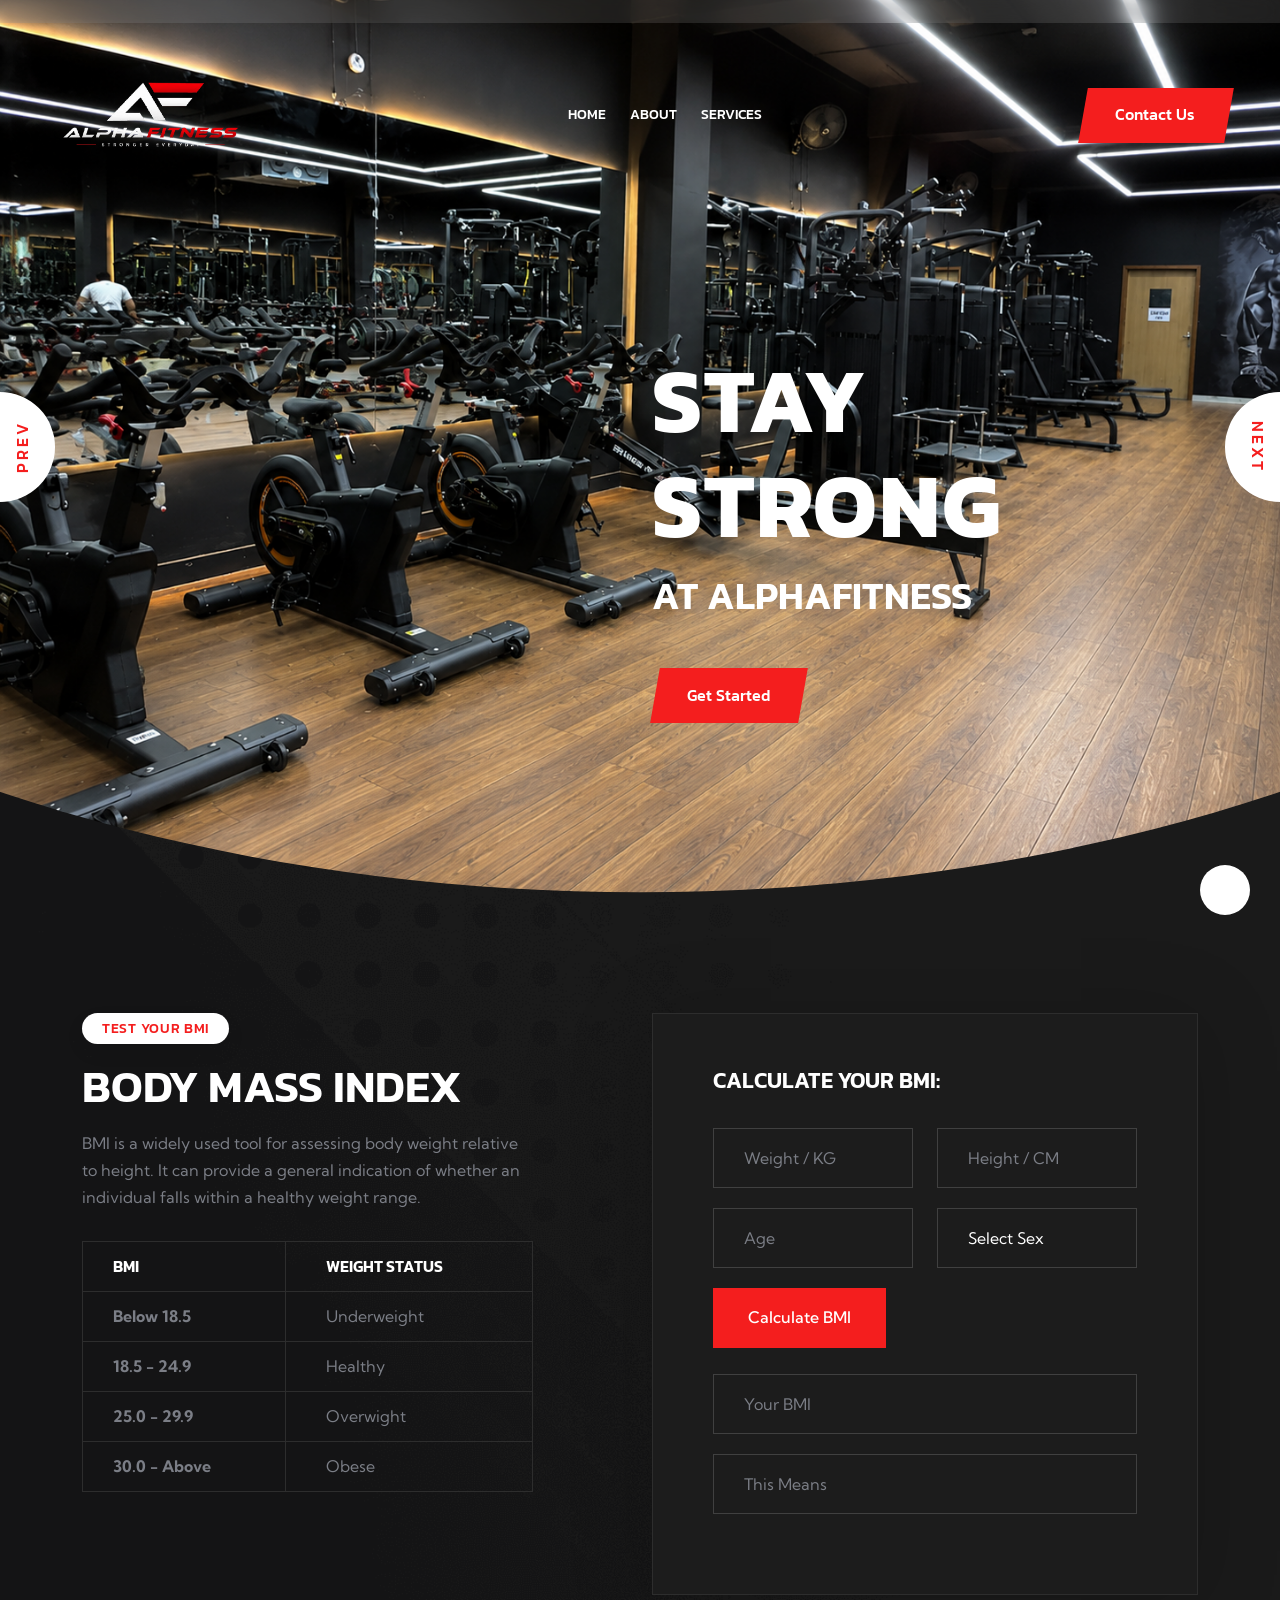
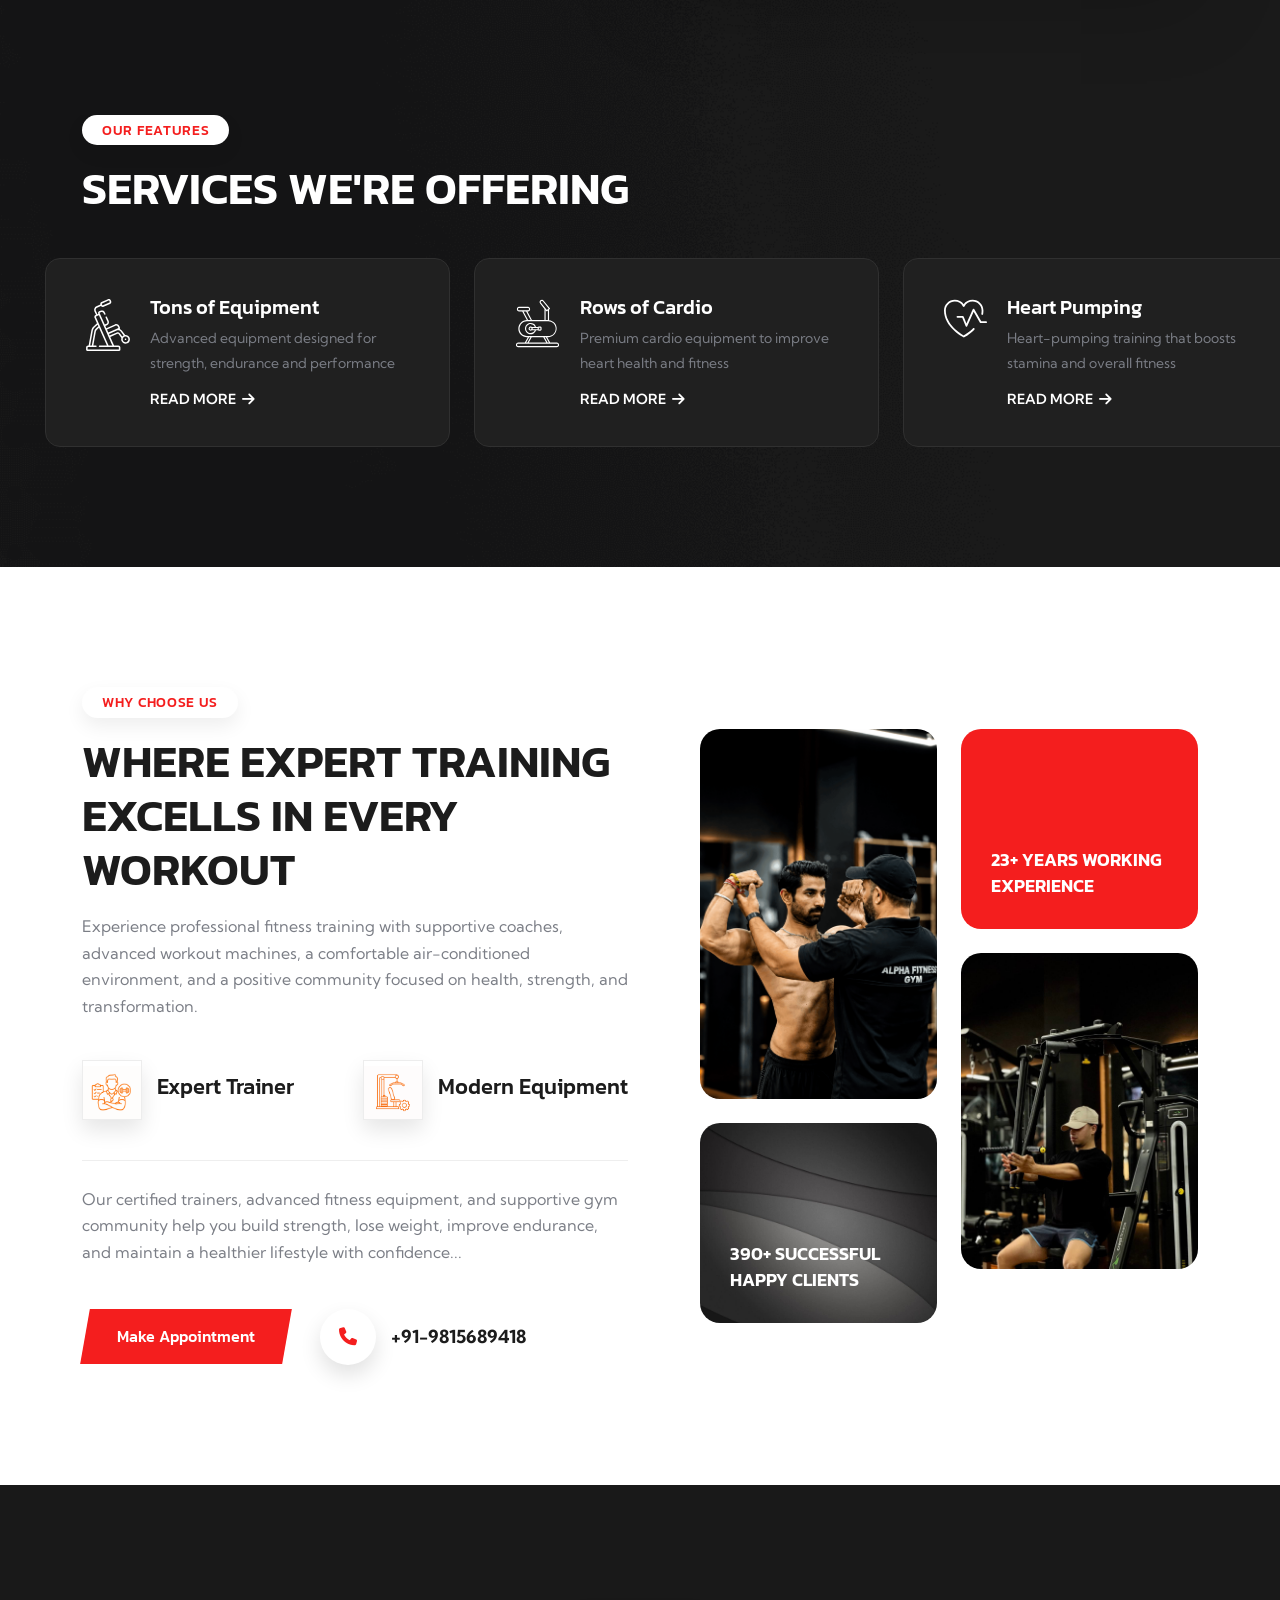
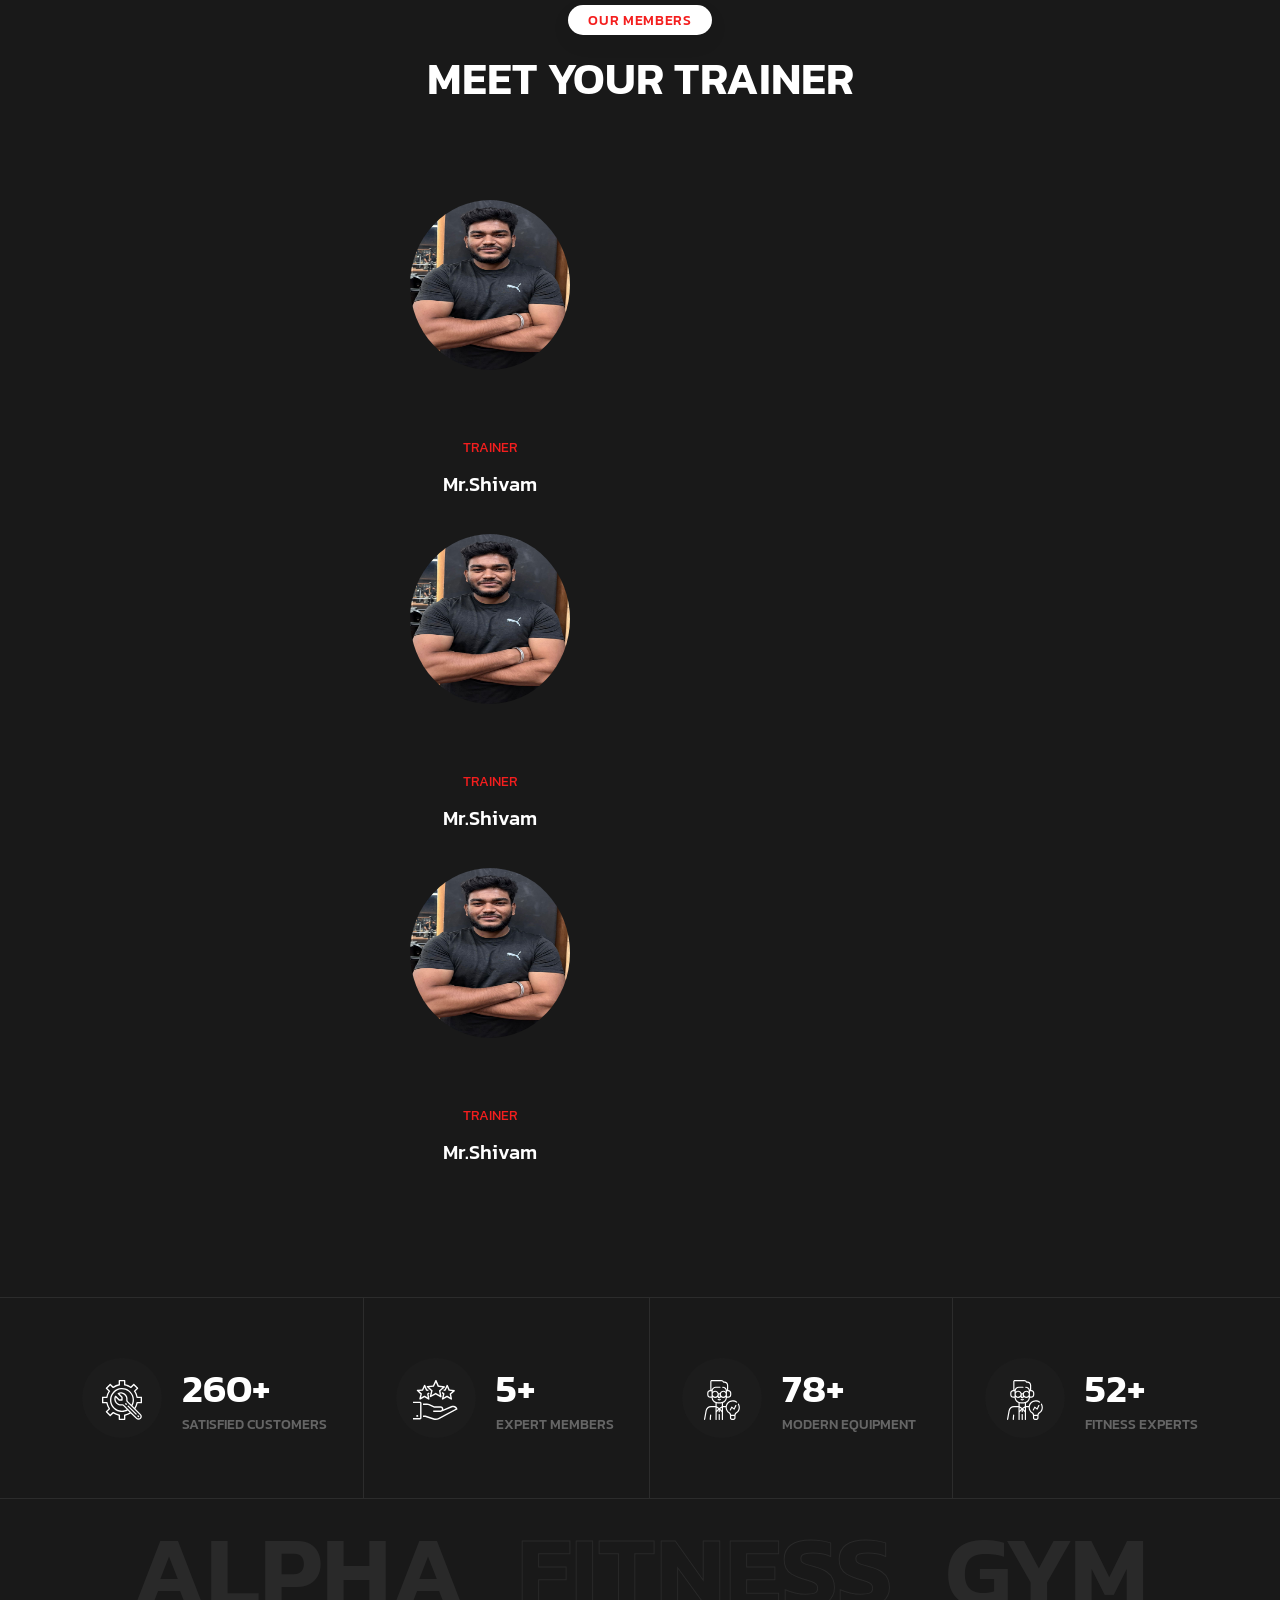
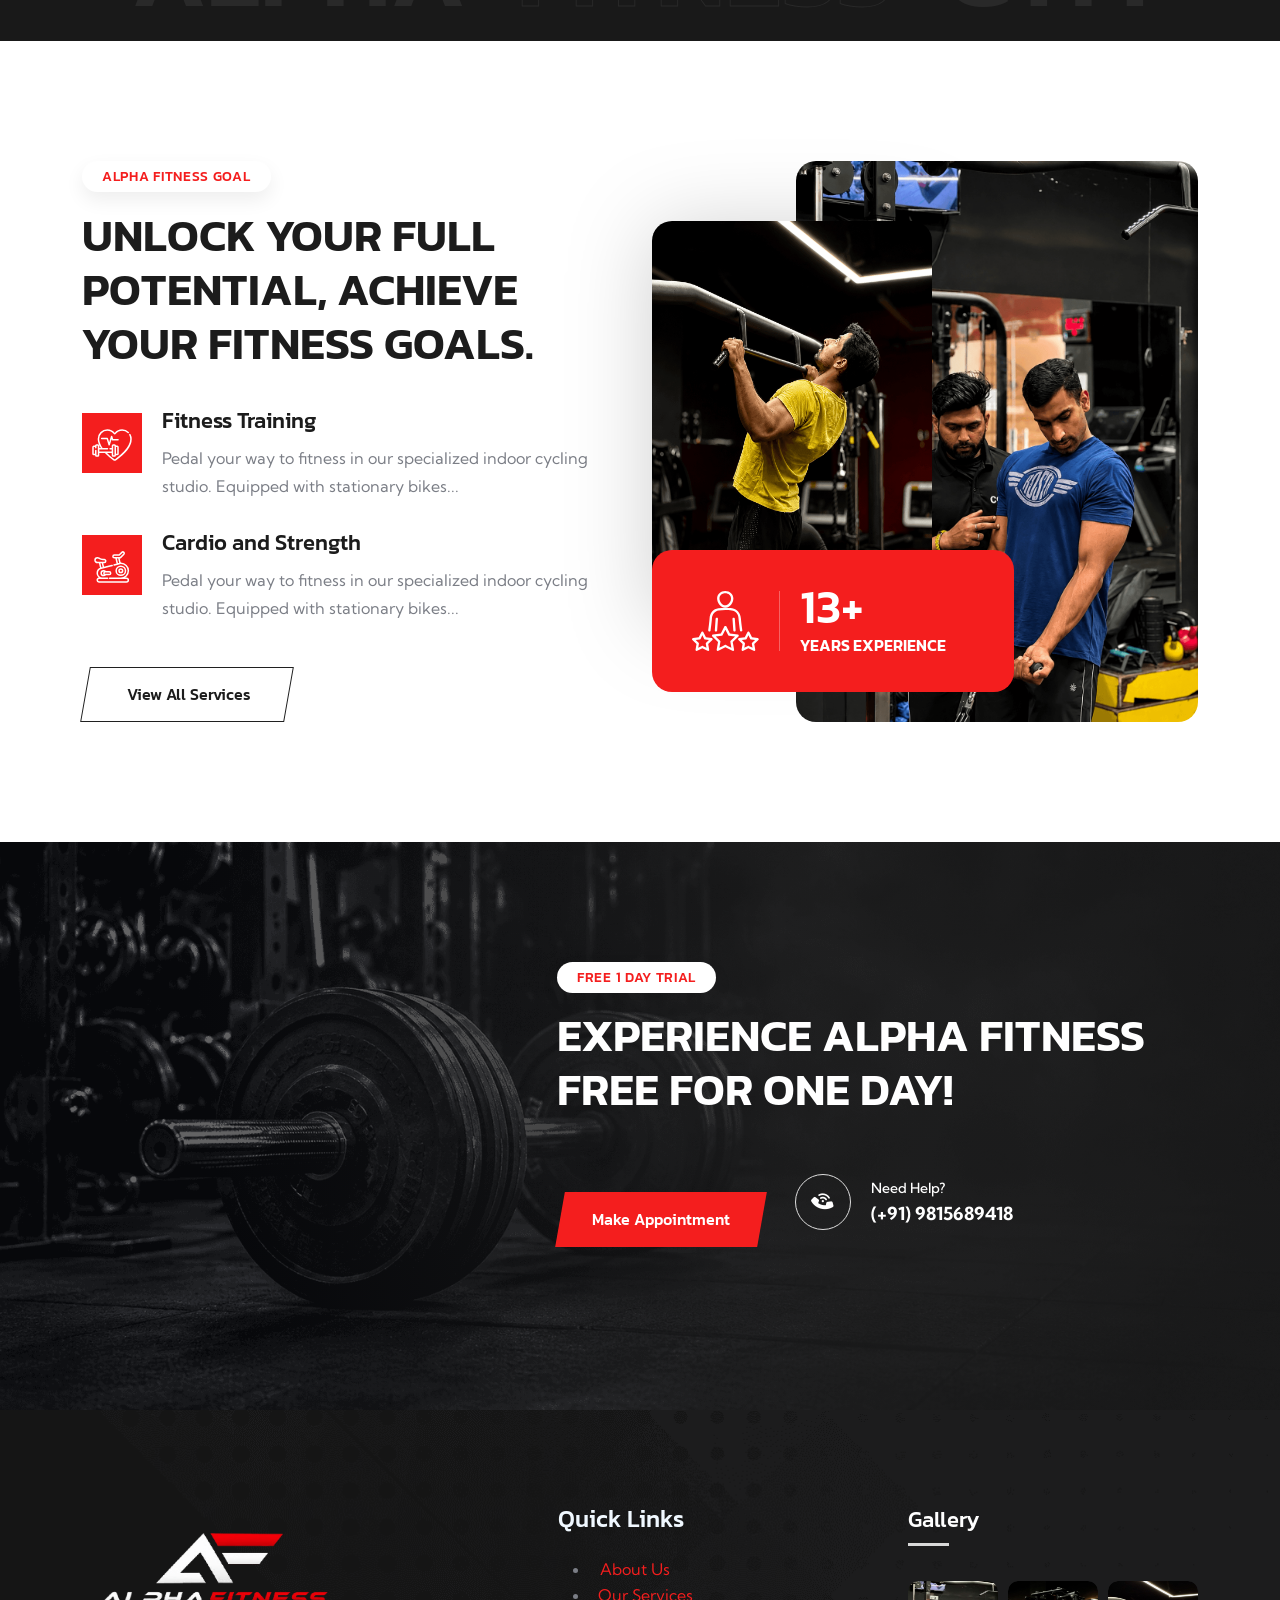
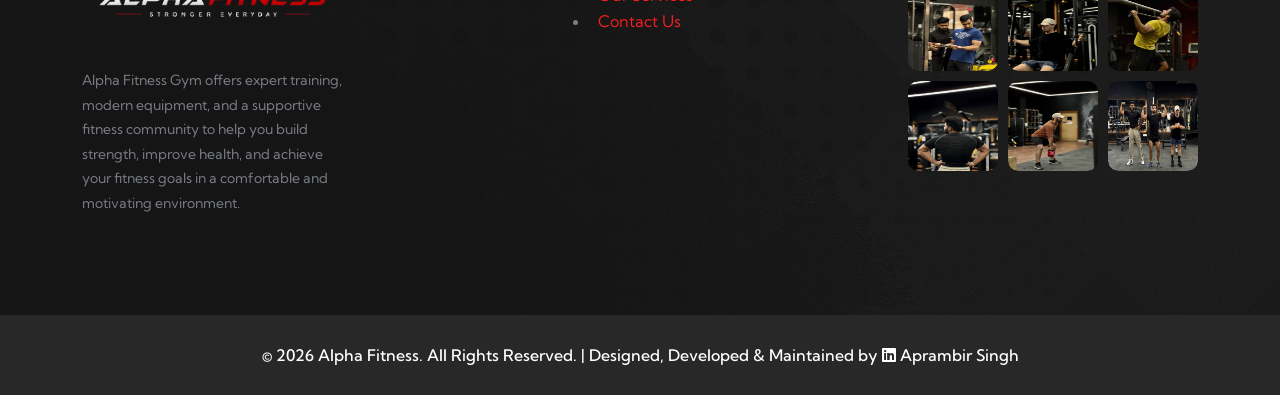
==== commit a0bc60da: "removed all bugs ready for production" ====
--- a/index.html
+++ b/index.html
@@ -333,7 +333,7 @@
          data-arrows="true">
 
         <!-- Slide 1 -->
-        <div class="hero-slider" data-bg-src="assets/img/mine/Alpha_main1.png">
+        <div class="hero-slider" data-bg-src="assets/img/mine/front3.png">
             <div class="container">
                 <div class="row justify-content-lg-end justify-content-center">
                     <div class="col-xl-6 col-lg-7 col-md-9">
@@ -342,7 +342,11 @@
                             <h1 class="hero-title text-white">Stay Strong</h1>
                             <span class="hero-subtitle fw-semibold">AT ALPHAFITNESS</span>
 
-                            
+                            <div class="btn-group">
+                                <a href="contact.html" class="btn style-r0 style2">
+                                    Get Started
+                                </a>
+                            </div>
                         </div>
                     </div>
                 </div>
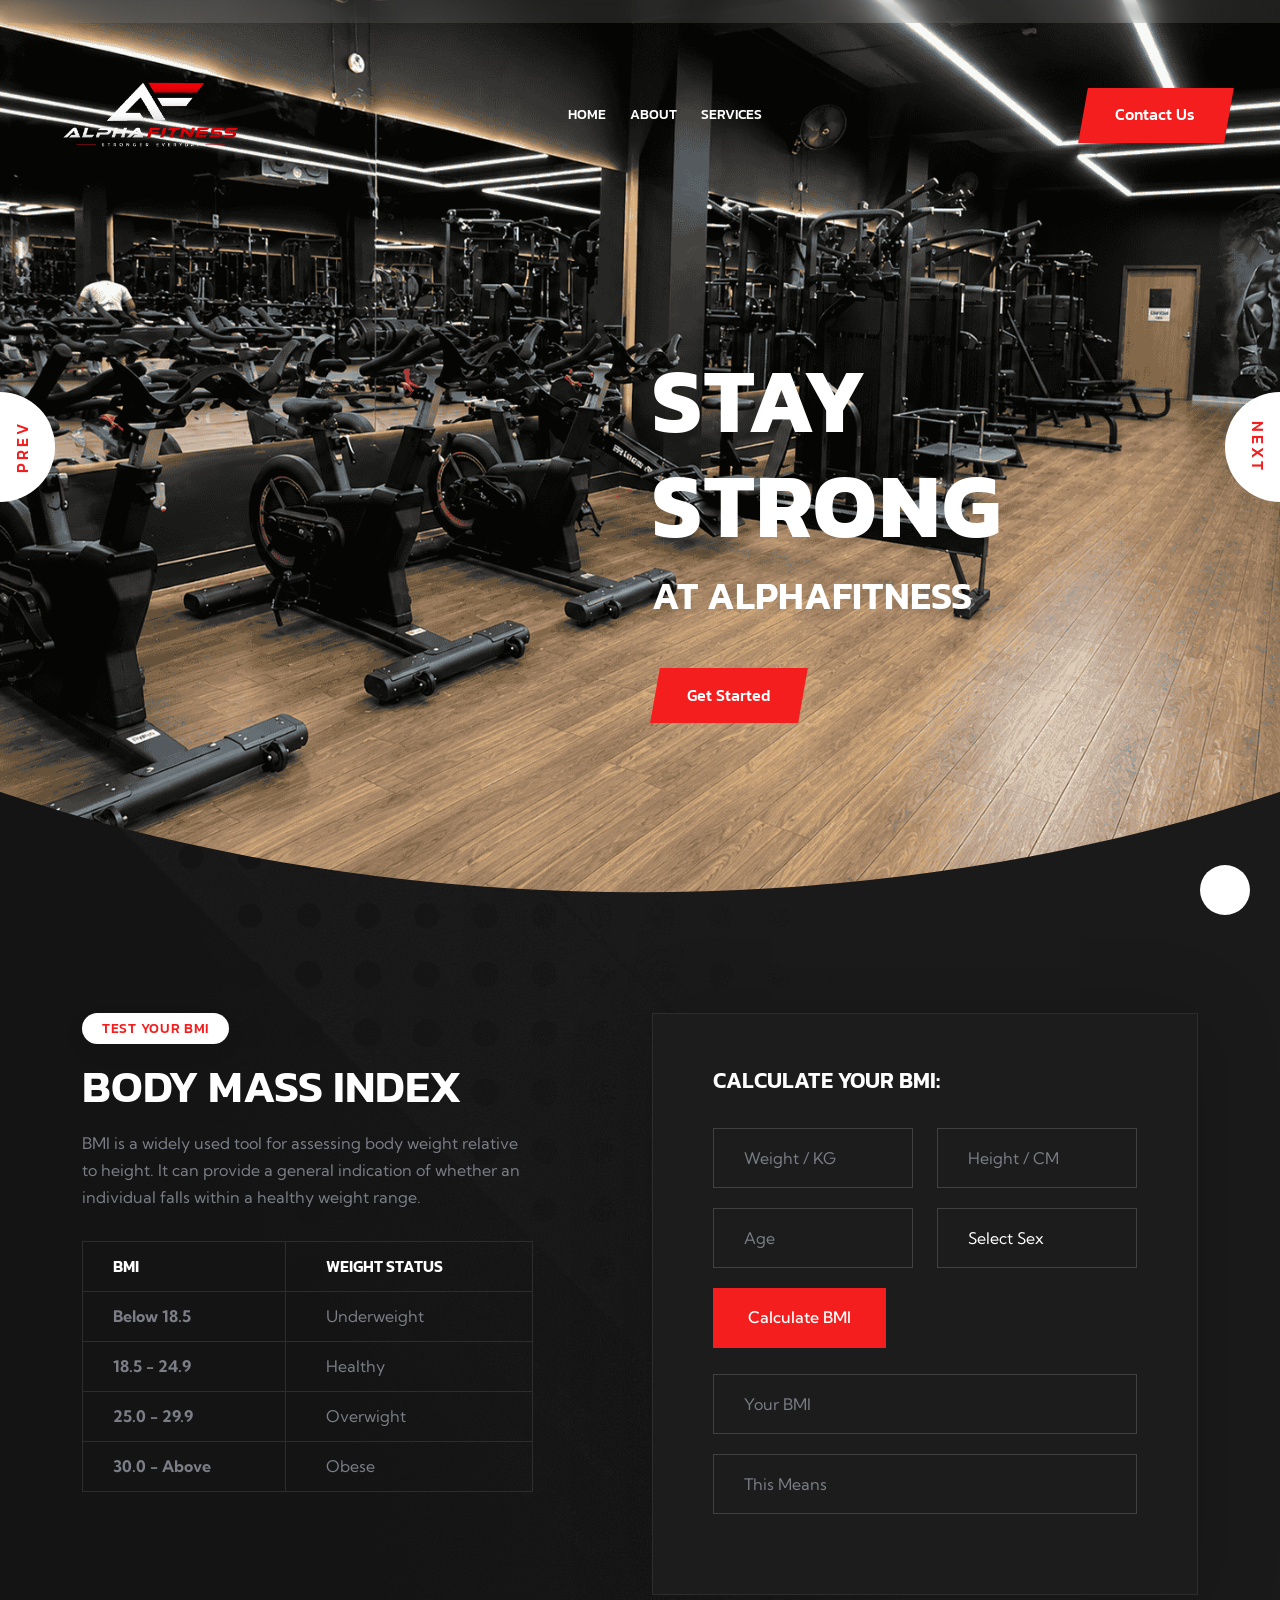
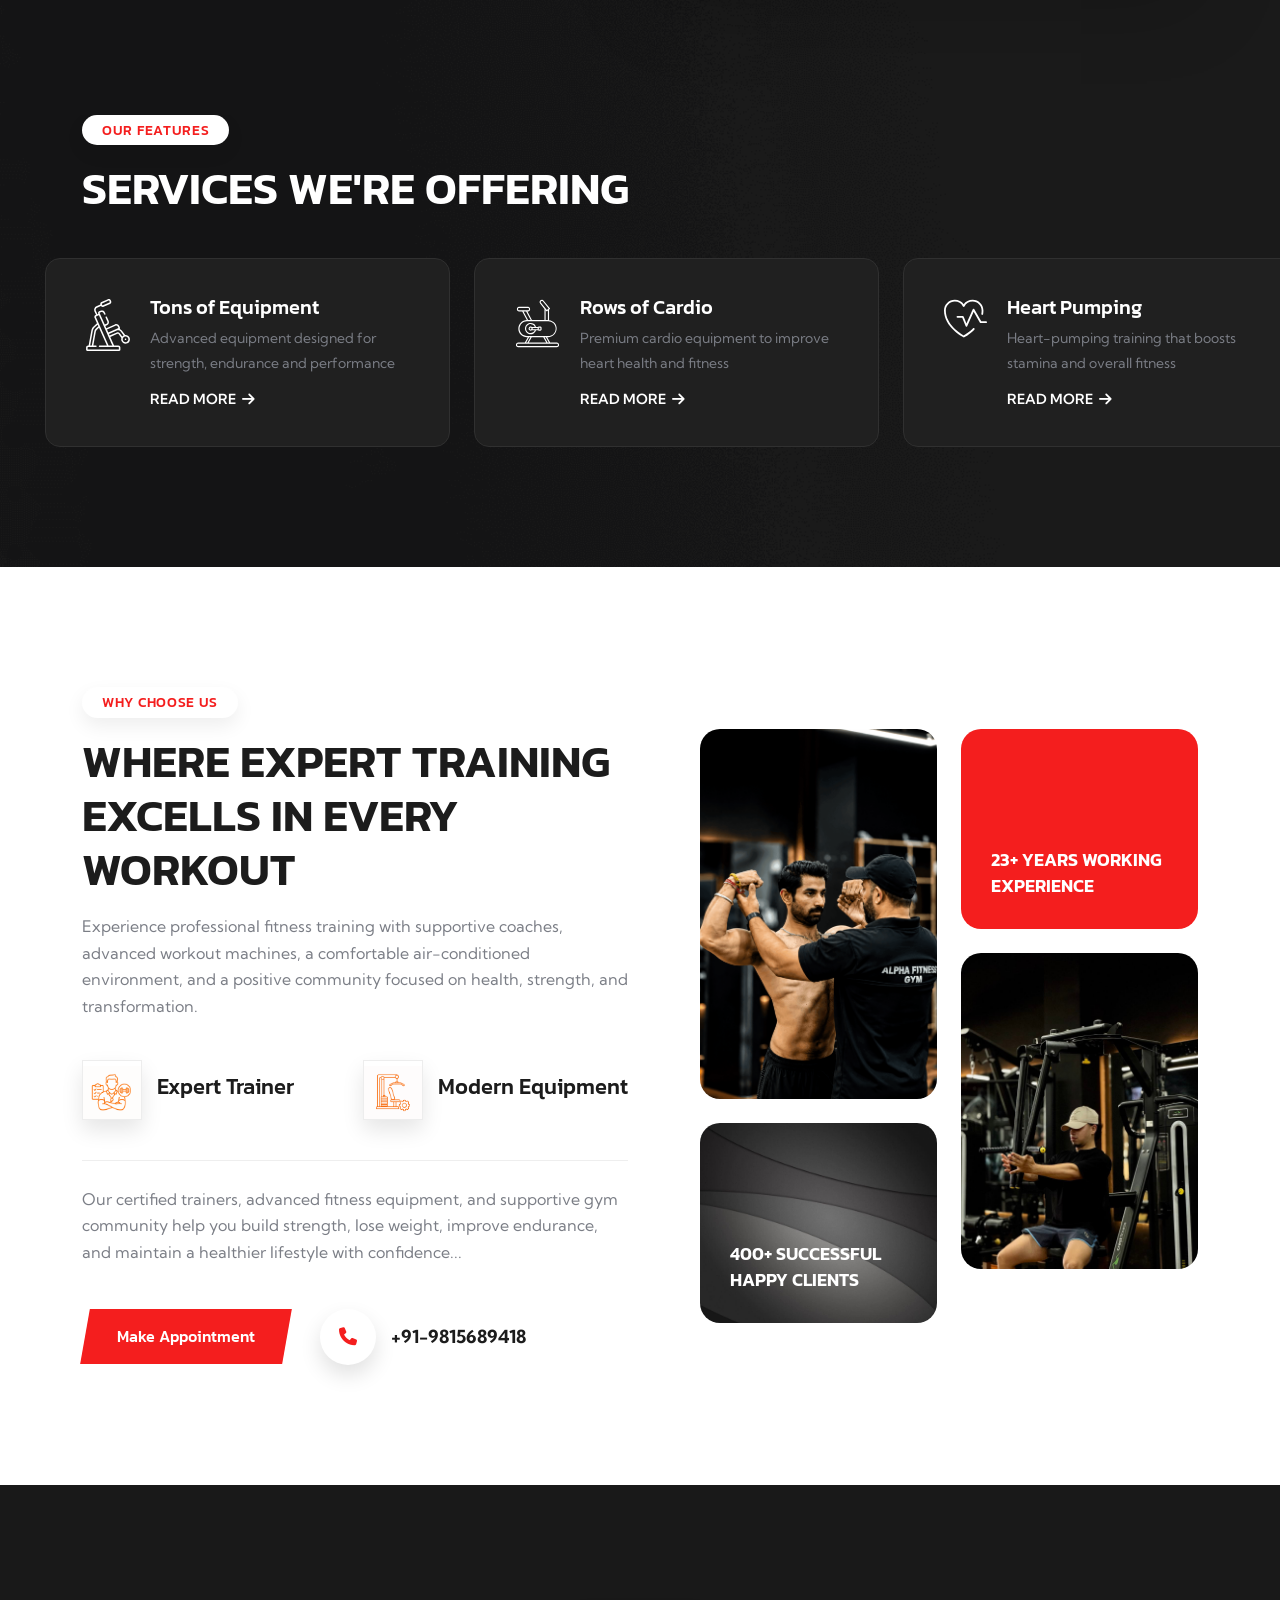
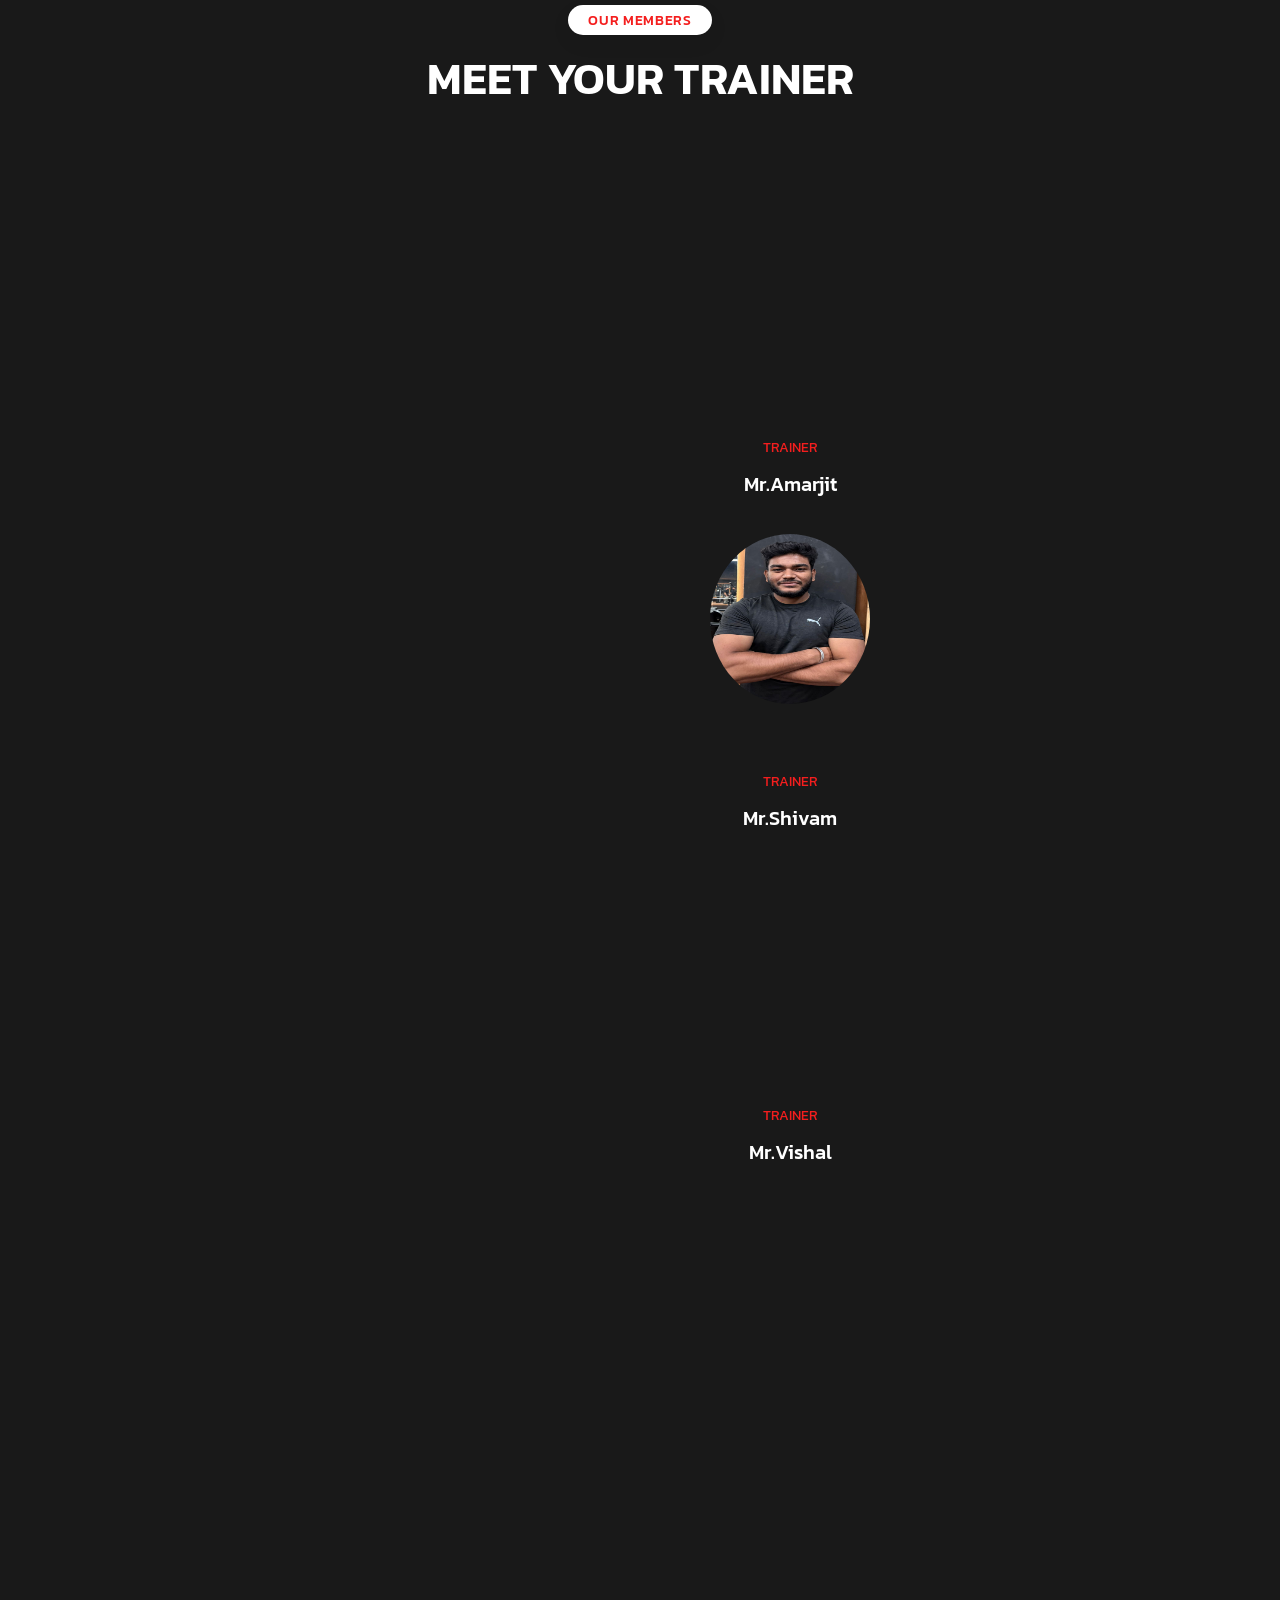
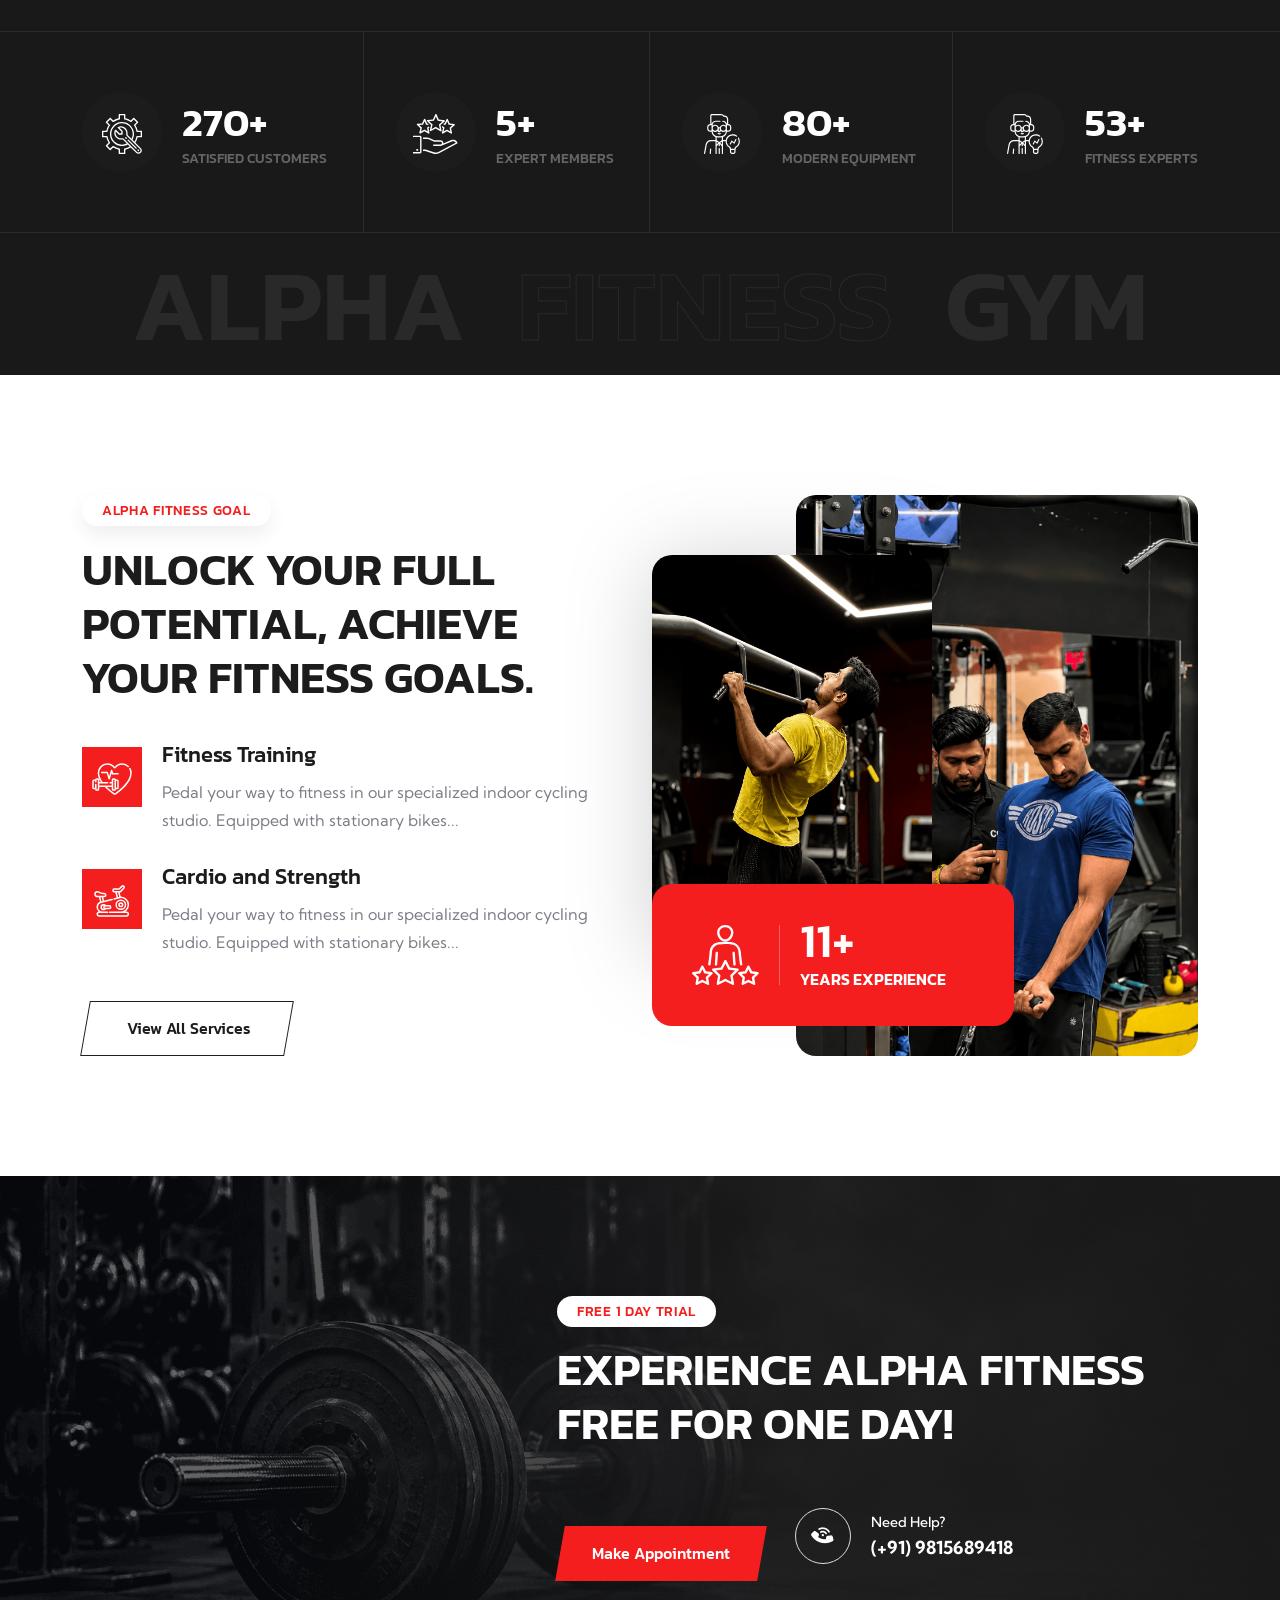
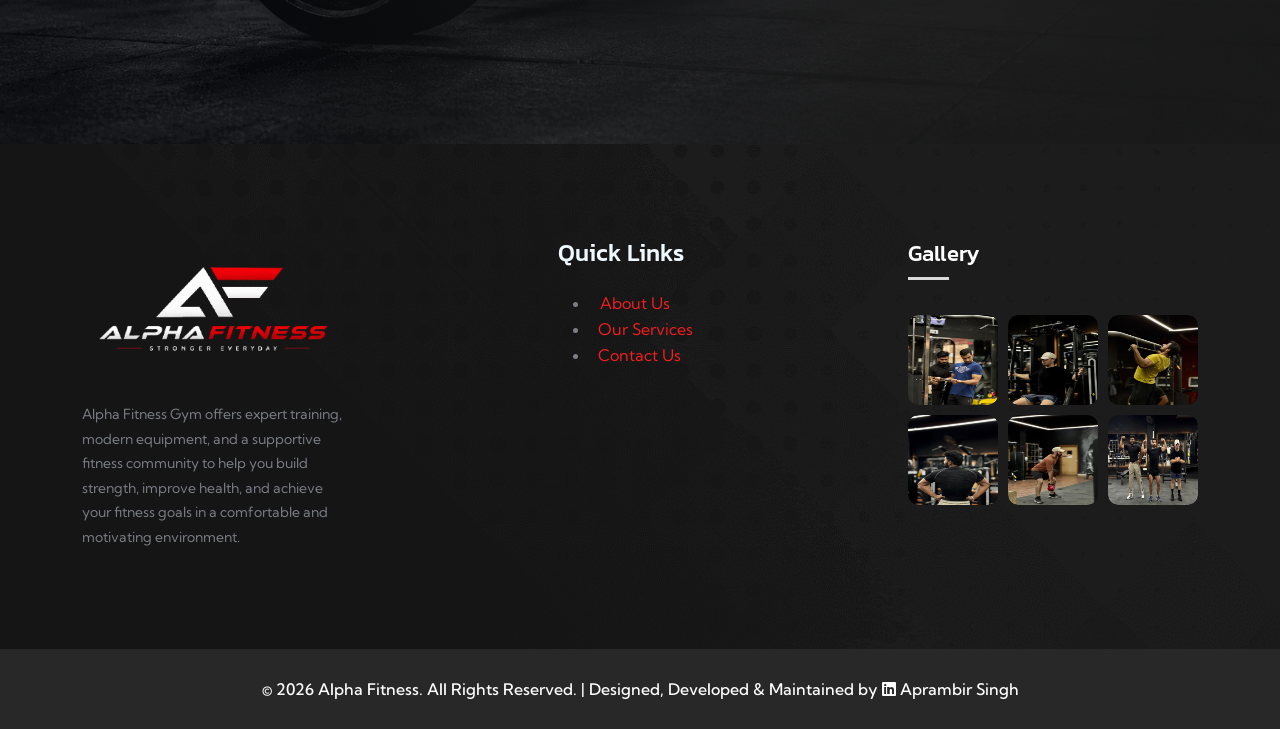
==== commit 42aa2eb0: "all chnages done" ====
--- a/index.html
+++ b/index.html
@@ -599,785 +599,6 @@
     </div>
 
     <!--==============================
-    schedule Area  
-    ==============================-->
-    <!-- <div class="schedule-area-1 space">
-        <div class="container container2">
-            <div class="title-area text-center">
-                <span class="sub-title">Our Classes</span>
-                <h2 class="sec-title fw-semibold">OUR TRAINING SCHEDULE</h2>
-            </div>
-            <div class="row">
-                <div class="col-12">
-                    <div class="schedule-tab-1">
-                        <div class="filter-menu-active mb-50 text-center">
-                            <button data-filter=".cat1" class="active btn style4 style-r0" type="button">ALL EVENTS</button>
-                            <button class="btn style4 style-r0" data-filter=".cat2" type="button">CARDIO</button>
-                            <button class="btn style4 style-r0" data-filter=".cat3" type="button">OPEN GYM</button>
-                            <button class="btn style4 style-r0" data-filter=".cat4" type="button">TOTAL BODY</button>
-                            <button class="btn style4 style-r0" data-filter=".cat5" type="button">CROSSFIT</button>
-                        </div>
-                        <div class="filter-active-cat1">
-                            <div class="filter-item cat1">
-                                <div class="table-responsive">
-                                    <table class="schedule-table table">
-                                        <thead>
-                                            <tr>
-                                                <th scope="col"></th>
-                                                <th scope="col">MONDAY</th>
-                                                <th scope="col">TUESDAY</th>
-                                                <th scope="col">WEDNESDAY</th>
-                                                <th scope="col">THURSDAY</th>
-                                                <th scope="col">FRIDAY</th>
-                                                <th scope="col">SATURDAY</th>
-                                                <th scope="col">SUNDAY</th>
-                                            </tr>
-                                        </thead>
-                                        <tbody>
-                                            <tr>
-                                                <th scope="row">06:00 - 07:00</th>
-                                                <td>
-                                                    <span>Boxing Gym</span>
-                                                    Daniel
-                                                </td>
-                                                <td></td>
-                                                <td>
-                                                    <span>Body Build</span>
-                                                    Daniel
-                                                </td>
-                                                <td>
-                                                    <span>CrossFit Pro</span>
-                                                    Daniel
-                                                </td>
-                                                <td></td>
-                                                <td rowspan="2">
-                                                    <span>Cardio Box</span>
-                                                    Daniel
-                                                </td>
-                                                <td>
-                                                    <span>Open Gym</span>
-                                                    Daniel
-                                                </td>
-                                            </tr>
-    
-                                            <tr>
-                                                <th scope="row">07:00 - 08:00</th>
-                                                <td></td>
-                                                <td class="active">
-                                                    <span>Fitness Class</span>
-                                                    Daniel
-                                                </td>
-                                                <td></td>
-                                                <td rowspan="2">
-                                                    <span>Pro Intense
-                                                        Workout</span>
-                                                    Daniel
-                                                </td>
-                                                <td>
-                                                    <span>Boxing Gym</span>
-                                                    Daniel
-                                                </td>
-                                                <td></td>
-                                            </tr>
-    
-                                            <tr>
-                                                <th scope="row">08:00 - 09:00</th>
-                                                <td>
-                                                    <span>Pump Work</span>
-                                                    Daniel
-                                                </td>
-                                                <td rowspan="2"></td>
-                                                <td>
-                                                    <span>Boxing Gym</span>
-                                                    Daniel
-                                                </td>
-                                                <td></td>
-                                                <td>
-                                                    <span>Open Gym</span>
-                                                    Daniel
-                                                </td>
-                                                <td rowspan="2">
-                                                    <span>Boxing Gym</span>
-                                                    Daniel
-                                                </td>
-                                            </tr>
-    
-                                            <tr>
-                                                <th scope="row">09:00 - 10:00</th>
-                                                <td>
-                                                    <span>Boxing Gym</span>
-                                                    Daniel
-                                                </td>
-                                                <td></td>
-                                                <td>
-                                                    <span>Fitness Class</span>
-                                                    Daniel
-                                                </td>
-                                                <td>
-                                                    <span>Yoga Class</span>
-                                                    Daniel
-                                                </td>
-                                                <td>
-                                                    <span>Boxing Gym</span>
-                                                    Daniel
-                                                </td>
-                                            </tr>
-    
-                                            <tr>
-                                                <th scope="row">10:00 - 11:00</th>
-                                                <td>
-                                                    <span>Body Build</span>
-                                                    Daniel
-                                                </td>
-                                                <td>
-                                                    <span>Pump Work</span>
-                                                    Daniel
-                                                </td>
-                                                <td>
-                                                    <span>Fitness Class</span>
-                                                    Daniel
-                                                </td>
-                                                <td></td>
-                                                <td>
-                                                    <span>Open Gym</span>
-                                                    Daniel
-                                                </td>
-                                                <td></td>
-                                                <td>
-                                                    <span>Yoga Class</span>
-                                                    Daniel
-                                                </td>
-                                            </tr>
-                                        </tbody>
-                                    </table>
-                                </div>
-                            </div>
-                            <div class="filter-item cat2">
-                                <div class="table-responsive">
-                                    <table class="schedule-table table">
-                                        <thead>
-                                            <tr>
-                                                <th scope="col"></th>
-                                                <th scope="col">MONDAY</th>
-                                                <th scope="col">TUESDAY</th>
-                                                <th scope="col">WEDNESDAY</th>
-                                                <th scope="col">THURSDAY</th>
-                                                <th scope="col">FRIDAY</th>
-                                                <th scope="col">SATURDAY</th>
-                                                <th scope="col">SUNDAY</th>
-                                            </tr>
-                                        </thead>
-                                        <tbody>
-                                            <tr>
-                                                <th scope="row">06:00 - 07:00</th>
-                                                <td>
-                                                    <span>Boxing Gym</span>
-                                                    Daniel
-                                                </td>
-                                                <td></td>
-                                                <td>
-                                                    <span>Body Build</span>
-                                                    Daniel
-                                                </td>
-                                                <td>
-                                                    <span>CrossFit Pro</span>
-                                                    Daniel
-                                                </td>
-                                                <td></td>
-                                                <td rowspan="2">
-                                                    <span>Cardio Box</span>
-                                                    Daniel
-                                                </td>
-                                                <td>
-                                                    <span>Open Gym</span>
-                                                    Daniel
-                                                </td>
-                                            </tr>
-    
-                                            <tr>
-                                                <th scope="row">07:00 - 08:00</th>
-                                                <td></td>
-                                                <td class="active">
-                                                    <span>Fitness Class</span>
-                                                    Daniel
-                                                </td>
-                                                <td></td>
-                                                <td rowspan="2">
-                                                    <span>Pro Intense <br>
-                                                        Workout</span>
-                                                    Daniel
-                                                </td>
-                                                <td>
-                                                    <span>Boxing Gym</span>
-                                                    Daniel
-                                                </td>
-                                                <td></td>
-                                            </tr>
-    
-                                            <tr>
-                                                <th scope="row">08:00 - 09:00</th>
-                                                <td>
-                                                    <span>Pump Work</span>
-                                                    Daniel
-                                                </td>
-                                                <td rowspan="2"></td>
-                                                <td>
-                                                    <span>Boxing Gym</span>
-                                                    Daniel
-                                                </td>
-                                                <td></td>
-                                                <td>
-                                                    <span>Open Gym</span>
-                                                    Daniel
-                                                </td>
-                                                <td rowspan="2">
-                                                    <span>Boxing Gym</span>
-                                                    Daniel
-                                                </td>
-                                            </tr>
-    
-                                            <tr>
-                                                <th scope="row">09:00 - 10:00</th>
-                                                <td>
-                                                    <span>Boxing Gym</span>
-                                                    Daniel
-                                                </td>
-                                                <td></td>
-                                                <td>
-                                                    <span>Fitness Class</span>
-                                                    Daniel
-                                                </td>
-                                                <td>
-                                                    <span>Yoga Class</span>
-                                                    Daniel
-                                                </td>
-                                                <td>
-                                                    <span>Boxing Gym</span>
-                                                    Daniel
-                                                </td>
-                                            </tr>
-    
-                                            <tr>
-                                                <th scope="row">10:00 - 11:00</th>
-                                                <td>
-                                                    <span>Body Build</span>
-                                                    Daniel
-                                                </td>
-                                                <td>
-                                                    <span>Pump Work</span>
-                                                    Daniel
-                                                </td>
-                                                <td>
-                                                    <span>Fitness Class</span>
-                                                    Daniel
-                                                </td>
-                                                <td></td>
-                                                <td>
-                                                    <span>Open Gym</span>
-                                                    Daniel
-                                                </td>
-                                                <td></td>
-                                                <td>
-                                                    <span>Yoga Class</span>
-                                                    Daniel
-                                                </td>
-                                            </tr>
-                                        </tbody>
-                                    </table>
-                                </div>
-                            </div>
-                            <div class="filter-item cat3">
-                                <div class="table-responsive">
-                                    <table class="schedule-table table">
-                                        <thead>
-                                            <tr>
-                                                <th scope="col"></th>
-                                                <th scope="col">MONDAY</th>
-                                                <th scope="col">TUESDAY</th>
-                                                <th scope="col">WEDNESDAY</th>
-                                                <th scope="col">THURSDAY</th>
-                                                <th scope="col">FRIDAY</th>
-                                                <th scope="col">SATURDAY</th>
-                                                <th scope="col">SUNDAY</th>
-                                            </tr>
-                                        </thead>
-                                        <tbody>
-                                            <tr>
-                                                <th scope="row">06:00 - 07:00</th>
-                                                <td>
-                                                    <span>Boxing Gym</span>
-                                                    Daniel
-                                                </td>
-                                                <td></td>
-                                                <td>
-                                                    <span>Body Build</span>
-                                                    Daniel
-                                                </td>
-                                                <td>
-                                                    <span>CrossFit Pro</span>
-                                                    Daniel
-                                                </td>
-                                                <td></td>
-                                                <td rowspan="2">
-                                                    <span>Cardio Box</span>
-                                                    Daniel
-                                                </td>
-                                                <td>
-                                                    <span>Open Gym</span>
-                                                    Daniel
-                                                </td>
-                                            </tr>
-    
-                                            <tr>
-                                                <th scope="row">07:00 - 08:00</th>
-                                                <td></td>
-                                                <td class="active">
-                                                    <span>Fitness Class</span>
-                                                    Daniel
-                                                </td>
-                                                <td></td>
-                                                <td rowspan="2">
-                                                    <span>Pro Intense
-                                                        Workout</span>
-                                                    Daniel
-                                                </td>
-                                                <td>
-                                                    <span>Boxing Gym</span>
-                                                    Daniel
-                                                </td>
-                                                <td></td>
-                                            </tr>
-    
-                                            <tr>
-                                                <th scope="row">08:00 - 09:00</th>
-                                                <td>
-                                                    <span>Pump Work</span>
-                                                    Daniel
-                                                </td>
-                                                <td rowspan="2"></td>
-                                                <td>
-                                                    <span>Boxing Gym</span>
-                                                    Daniel
-                                                </td>
-                                                <td></td>
-                                                <td>
-                                                    <span>Open Gym</span>
-                                                    Daniel
-                                                </td>
-                                                <td rowspan="2">
-                                                    <span>Boxing Gym</span>
-                                                    Daniel
-                                                </td>
-                                            </tr>
-    
-                                            <tr>
-                                                <th scope="row">09:00 - 10:00</th>
-                                                <td>
-                                                    <span>Boxing Gym</span>
-                                                    Daniel
-                                                </td>
-                                                <td></td>
-                                                <td>
-                                                    <span>Fitness Class</span>
-                                                    Daniel
-                                                </td>
-                                                <td>
-                                                    <span>Yoga Class</span>
-                                                    Daniel
-                                                </td>
-                                                <td>
-                                                    <span>Boxing Gym</span>
-                                                    Daniel
-                                                </td>
-                                            </tr>
-    
-                                            <tr>
-                                                <th scope="row">10:00 - 11:00</th>
-                                                <td>
-                                                    <span>Body Build</span>
-                                                    Daniel
-                                                </td>
-                                                <td>
-                                                    <span>Pump Work</span>
-                                                    Daniel
-                                                </td>
-                                                <td>
-                                                    <span>Fitness Class</span>
-                                                    Daniel
-                                                </td>
-                                                <td></td>
-                                                <td>
-                                                    <span>Open Gym</span>
-                                                    Daniel
-                                                </td>
-                                                <td></td>
-                                                <td>
-                                                    <span>Yoga Class</span>
-                                                    Daniel
-                                                </td>
-                                            </tr>
-                                        </tbody>
-                                    </table>
-                                </div>
-                            </div>
-                            <div class="filter-item cat4">
-                                <div class="table-responsive">
-                                    <table class="schedule-table table">
-                                        <thead>
-                                            <tr>
-                                                <th scope="col"></th>
-                                                <th scope="col">MONDAY</th>
-                                                <th scope="col">TUESDAY</th>
-                                                <th scope="col">WEDNESDAY</th>
-                                                <th scope="col">THURSDAY</th>
-                                                <th scope="col">FRIDAY</th>
-                                                <th scope="col">SATURDAY</th>
-                                                <th scope="col">SUNDAY</th>
-                                            </tr>
-                                        </thead>
-                                        <tbody>
-                                            <tr>
-                                                <th scope="row">06:00 - 07:00</th>
-                                                <td>
-                                                    <span>Boxing Gym</span>
-                                                    Daniel
-                                                </td>
-                                                <td></td>
-                                                <td>
-                                                    <span>Body Build</span>
-                                                    Daniel
-                                                </td>
-                                                <td>
-                                                    <span>CrossFit Pro</span>
-                                                    Daniel
-                                                </td>
-                                                <td></td>
-                                                <td rowspan="2">
-                                                    <span>Cardio Box</span>
-                                                    Daniel
-                                                </td>
-                                                <td>
-                                                    <span>Open Gym</span>
-                                                    Daniel
-                                                </td>
-                                            </tr>
-    
-                                            <tr>
-                                                <th scope="row">07:00 - 08:00</th>
-                                                <td></td>
-                                                <td class="active">
-                                                    <span>Fitness Class</span>
-                                                    Daniel
-                                                </td>
-                                                <td></td>
-                                                <td rowspan="2">
-                                                    <span>Pro Intense
-                                                        Workout</span>
-                                                    Daniel
-                                                </td>
-                                                <td>
-                                                    <span>Boxing Gym</span>
-                                                    Daniel
-                                                </td>
-                                                <td></td>
-                                            </tr>
-    
-                                            <tr>
-                                                <th scope="row">08:00 - 09:00</th>
-                                                <td>
-                                                    <span>Pump Work</span>
-                                                    Daniel
-                                                </td>
-                                                <td rowspan="2"></td>
-                                                <td>
-                                                    <span>Boxing Gym</span>
-                                                    Daniel
-                                                </td>
-                                                <td></td>
-                                                <td>
-                                                    <span>Open Gym</span>
-                                                    Daniel
-                                                </td>
-                                                <td rowspan="2">
-                                                    <span>Boxing Gym</span>
-                                                    Daniel
-                                                </td>
-                                            </tr>
-    
-                                            <tr>
-                                                <th scope="row">09:00 - 10:00</th>
-                                                <td>
-                                                    <span>Boxing Gym</span>
-                                                    Daniel
-                                                </td>
-                                                <td></td>
-                                                <td>
-                                                    <span>Fitness Class</span>
-                                                    Daniel
-                                                </td>
-                                                <td>
-                                                    <span>Yoga Class</span>
-                                                    Daniel
-                                                </td>
-                                                <td>
-                                                    <span>Boxing Gym</span>
-                                                    Daniel
-                                                </td>
-                                            </tr>
-    
-                                            <tr>
-                                                <th scope="row">10:00 - 11:00</th>
-                                                <td>
-                                                    <span>Body Build</span>
-                                                    Daniel
-                                                </td>
-                                                <td>
-                                                    <span>Pump Work</span>
-                                                    Daniel
-                                                </td>
-                                                <td>
-                                                    <span>Fitness Class</span>
-                                                    Daniel
-                                                </td>
-                                                <td></td>
-                                                <td>
-                                                    <span>Open Gym</span>
-                                                    Daniel
-                                                </td>
-                                                <td></td>
-                                                <td>
-                                                    <span>Yoga Class</span>
-                                                    Daniel
-                                                </td>
-                                            </tr>
-                                        </tbody>
-                                    </table>
-                                </div>
-                            </div>
-                            <div class="filter-item cat5">
-                                <div class="table-responsive">
-                                    <table class="schedule-table table">
-                                        <thead>
-                                            <tr>
-                                                <th scope="col"></th>
-                                                <th scope="col">MONDAY</th>
-                                                <th scope="col">TUESDAY</th>
-                                                <th scope="col">WEDNESDAY</th>
-                                                <th scope="col">THURSDAY</th>
-                                                <th scope="col">FRIDAY</th>
-                                                <th scope="col">SATURDAY</th>
-                                                <th scope="col">SUNDAY</th>
-                                            </tr>
-                                        </thead>
-                                        <tbody>
-                                            <tr>
-                                                <th scope="row">06:00 - 07:00</th>
-                                                <td>
-                                                    <span>Boxing Gym</span>
-                                                    Daniel
-                                                </td>
-                                                <td></td>
-                                                <td>
-                                                    <span>Body Build</span>
-                                                    Daniel
-                                                </td>
-                                                <td>
-                                                    <span>CrossFit Pro</span>
-                                                    Daniel
-                                                </td>
-                                                <td></td>
-                                                <td rowspan="2">
-                                                    <span>Cardio Box</span>
-                                                    Daniel
-                                                </td>
-                                                <td>
-                                                    <span>Open Gym</span>
-                                                    Daniel
-                                                </td>
-                                            </tr>
-    
-                                            <tr>
-                                                <th scope="row">07:00 - 08:00</th>
-                                                <td></td>
-                                                <td class="active">
-                                                    <span>Fitness Class</span>
-                                                    Daniel
-                                                </td>
-                                                <td></td>
-                                                <td rowspan="2">
-                                                    <span>Pro Intense
-                                                        Workout</span>
-                                                    Daniel
-                                                </td>
-                                                <td>
-                                                    <span>Boxing Gym</span>
-                                                    Daniel
-                                                </td>
-                                                <td></td>
-                                            </tr>
-    
-                                            <tr>
-                                                <th scope="row">08:00 - 09:00</th>
-                                                <td>
-                                                    <span>Pump Work</span>
-                                                    Daniel
-                                                </td>
-                                                <td rowspan="2"></td>
-                                                <td>
-                                                    <span>Boxing Gym</span>
-                                                    Daniel
-                                                </td>
-                                                <td></td>
-                                                <td>
-                                                    <span>Open Gym</span>
-                                                    Daniel
-                                                </td>
-                                                <td rowspan="2">
-                                                    <span>Boxing Gym</span>
-                                                    Daniel
-                                                </td>
-                                            </tr>
-    
-                                            <tr>
-                                                <th scope="row">09:00 - 10:00</th>
-                                                <td>
-                                                    <span>Boxing Gym</span>
-                                                    Daniel
-                                                </td>
-                                                <td></td>
-                                                <td>
-                                                    <span>Fitness Class</span>
-                                                    Daniel
-                                                </td>
-                                                <td>
-                                                    <span>Yoga Class</span>
-                                                    Daniel
-                                                </td>
-                                                <td>
-                                                    <span>Boxing Gym</span>
-                                                    Daniel
-                                                </td>
-                                            </tr>
-    
-                                            <tr>
-                                                <th scope="row">10:00 - 11:00</th>
-                                                <td>
-                                                    <span>Body Build</span>
-                                                    Daniel
-                                                </td>
-                                                <td>
-                                                    <span>Pump Work</span>
-                                                    Daniel
-                                                </td>
-                                                <td>
-                                                    <span>Fitness Class</span>
-                                                    Daniel
-                                                </td>
-                                                <td></td>
-                                                <td>
-                                                    <span>Open Gym</span>
-                                                    Daniel
-                                                </td>
-                                                <td></td>
-                                                <td>
-                                                    <span>Yoga Class</span>
-                                                    Daniel
-                                                </td>
-                                            </tr>
-                                        </tbody>
-                                    </table>
-                                </div>
-                            </div>
-                        </div>
-                    </div>
-                </div>
-            </div>
-        </div>
-    </div> -->
-
-    <!--==============================
-    Video Area  
-    ==============================-->
-    <!-- <div class="video-area-1">
-        <div class="container">
-            <div class="video-wrap">
-                <a data-bg-src="assets/img/normal/video-bg1.png" href="https://www.youtube.com/watch?v=P7fi4hP_y80" class="play-btn popup-video">
-                    <i class="fa-sharp fa-solid fa-play"></i>
-                </a>
-            </div>
-        </div>
-    </div> -->
-    
-    <!--==============================
-    Portfolio Area  
-    ==============================-->
-    <!-- <div class="portfolio-area-1" data-bg-src="assets/img/bg/portfolio-bg-1.html">
-        
-        <div class="container">
-            <div class="title-area text-center">
-                <span class="sub-title">Our Portfolio</span>
-                <h2 class="sec-title text-white fw-semibold">OUR WORK PORTFOLIO</h2>
-            </div>
-        </div>
-        <div class="container-fluid">
-            <div class="flip-gallery-area">
-                <div class="flip-gallery">
-                    <ul class="flip-items">
-                        <li>
-                            <div class="gallery-card gallery-flip">
-                                <div class="gallery-img">
-                                    <img src="assets/img/project/project1_1.html" alt="gallery image">
-                                </div>
-                                <div class="gallery-content">
-                                    <div class="media-left">
-                                        <h6 class="gallery-content_subtitle">Premier Logistics</h6>
-                                        <h4 class="gallery-content_title">Cockfights Rumble Fitness Training</h4>
-                                    </div>
-                                    <a href="assets/img/project/project1_1.html" class="icon-btn popup-image">
-                                        <i class="far fa-eye"></i>
-                                    </a>
-                                </div>
-                            </div>
-                        </li>
-                        <li>
-                            <div class="gallery-card gallery-flip">
-                                <div class="gallery-img">
-                                    <img src="assets/img/project/project1_2.png" alt="gallery image">
-                                </div>
-                                <div class="gallery-content">
-                                    <div class="media-left">
-                                        <h6 class="gallery-content_subtitle">Premier Logistics</h6>
-                                        <h4 class="gallery-content_title">Cockfights Rumble Fitness Training</h4>
-                                    </div>
-                                    <a href="assets/img/project/project1_2.png" class="icon-btn popup-image">
-                                        <i class="far fa-eye"></i>
-                                    </a>
-                                </div>
-                            </div>
-                        </li>
-                        <li>
-                            <div class="gallery-card gallery-flip">
-                                <div class="gallery-img">
-                                    <img src="assets/img/project/project1_3.html" alt="gallery image">
-                                </div>
-                                <div class="gallery-content">
-                                    <div class="media-left">
-                                        <h6 class="gallery-content_subtitle">Premier Logistics</h6>
-                                        <h4 class="gallery-content_title">Cockfights Rumble Fitness Training</h4>
-                                    </div>
-                                    <a href="assets/img/project/project1_3.html" class="icon-btn popup-image">
-                                        <i class="far fa-eye"></i>
-                                    </a>
-                                </div>
-                            </div>
-                        </li>
-                    </ul>
-                </div>
-            </div>
-        </div>
-    </div> -->
-
-    <!--==============================
     wcu area  
     ==============================-->
     <div class="wcu-area-2 space">
@@ -1474,7 +695,7 @@
                 </div>
             </div>
             <div class="container-fluid p-0">
-                <div class="row global-carousel team-slider-2" data-slide-show="4" data-ml-slide-show="3" data-lg-slide-show="3" data-md-slide-show="2" data-sm-slide-show="1" data-xs-slide-show="1" data-dots="false">
+                <div class="row global-carousel team-slider-2" data-slide-show="5" data-ml-slide-show="3" data-lg-slide-show="2" data-md-slide-show="2" data-sm-slide-show="1" data-xs-slide-show="1" data-dots="false">
                     <div class="col-lg-4 col-md-6">
                         <div class="team-card2">
                             <div class="team-card_img">
@@ -1513,6 +734,7 @@
                             </div>
                         </div>
                     </div>
+                    
 
                     <div class="col-lg-4 col-md-6">
                         <div class="team-card2">
@@ -1522,6 +744,19 @@
                             <div class="team-card_content">
                                 <span class="team-card_subtitle">Trainer</span>
                                 <h4 class="team-card_title h5"><a href="#">Mr.Amarjit</a></h4>
+                                <!-- <a href="tel:2588642236" class="link-btn" tabindex="0"><i class="fas fa-phone-volume me-2"></i>+258 8642 236</a> -->
+                            </div>
+                        </div>
+                    </div>
+
+                     <div class="col-lg-4 col-md-6">
+                        <div class="team-card2">
+                            <div class="team-card_img">
+                                <img src="assets/img/mine/mohit.png" style="height: 170px;width: 160px;" alt="img">
+                            </div>
+                            <div class="team-card_content">
+                                <span class="team-card_subtitle">Trainer</span>
+                                <h4 class="team-card_title h5"><a href="#">Mr.Mohit</a></h4>
                                 <!-- <a href="tel:2588642236" class="link-btn" tabindex="0"><i class="fas fa-phone-volume me-2"></i>+258 8642 236</a> -->
                             </div>
                         </div>
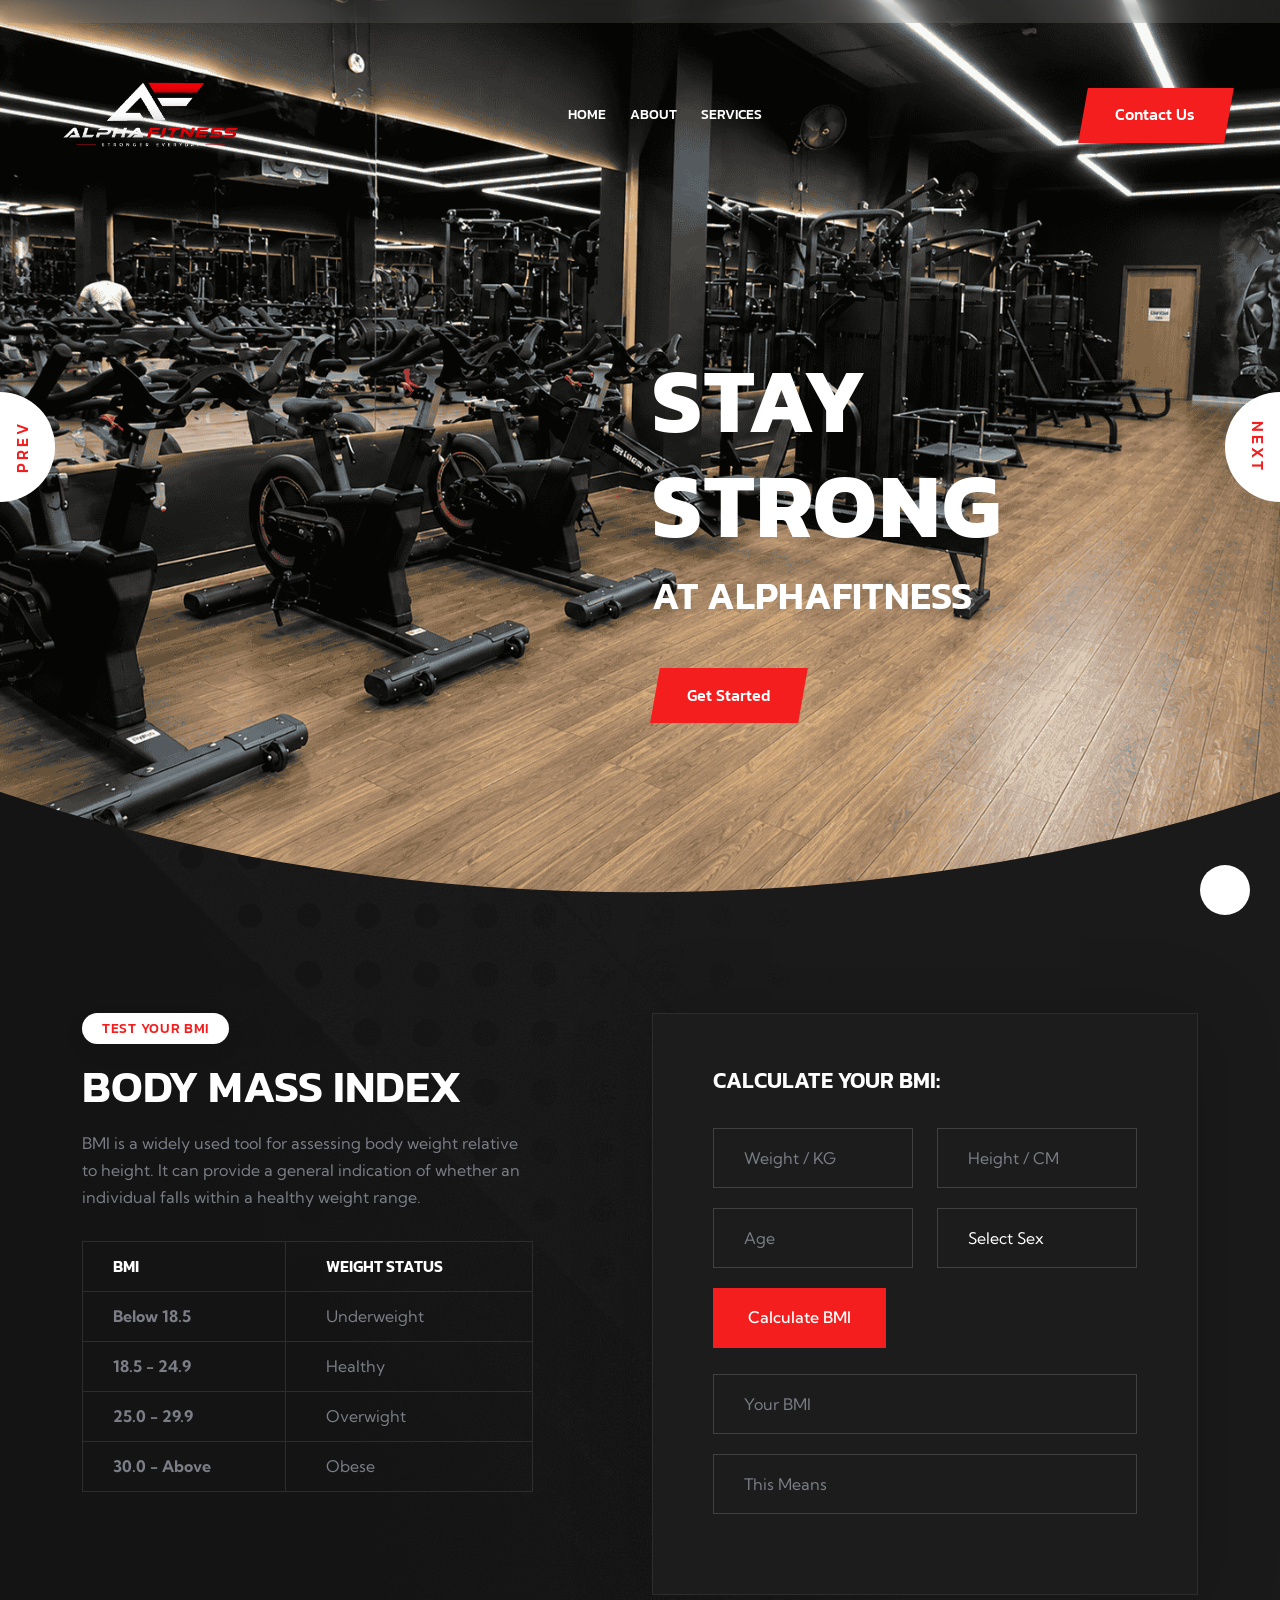
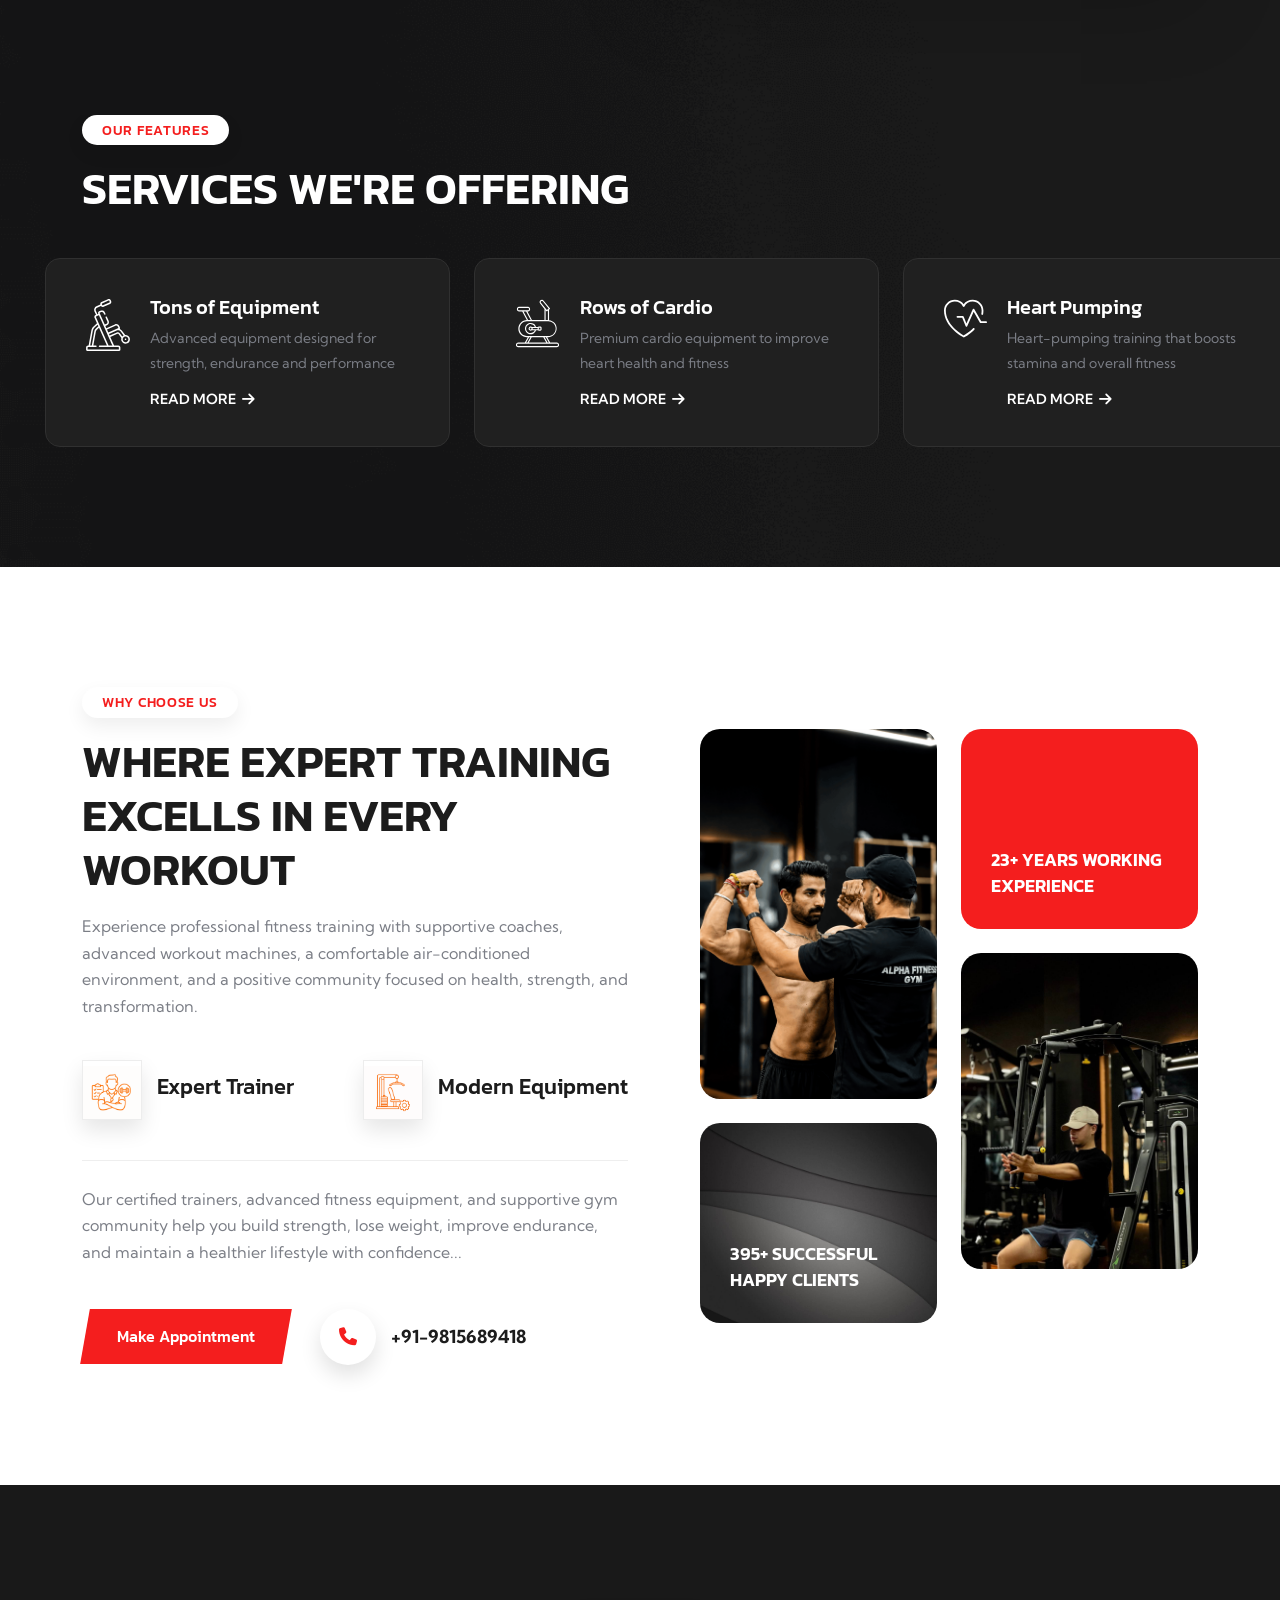
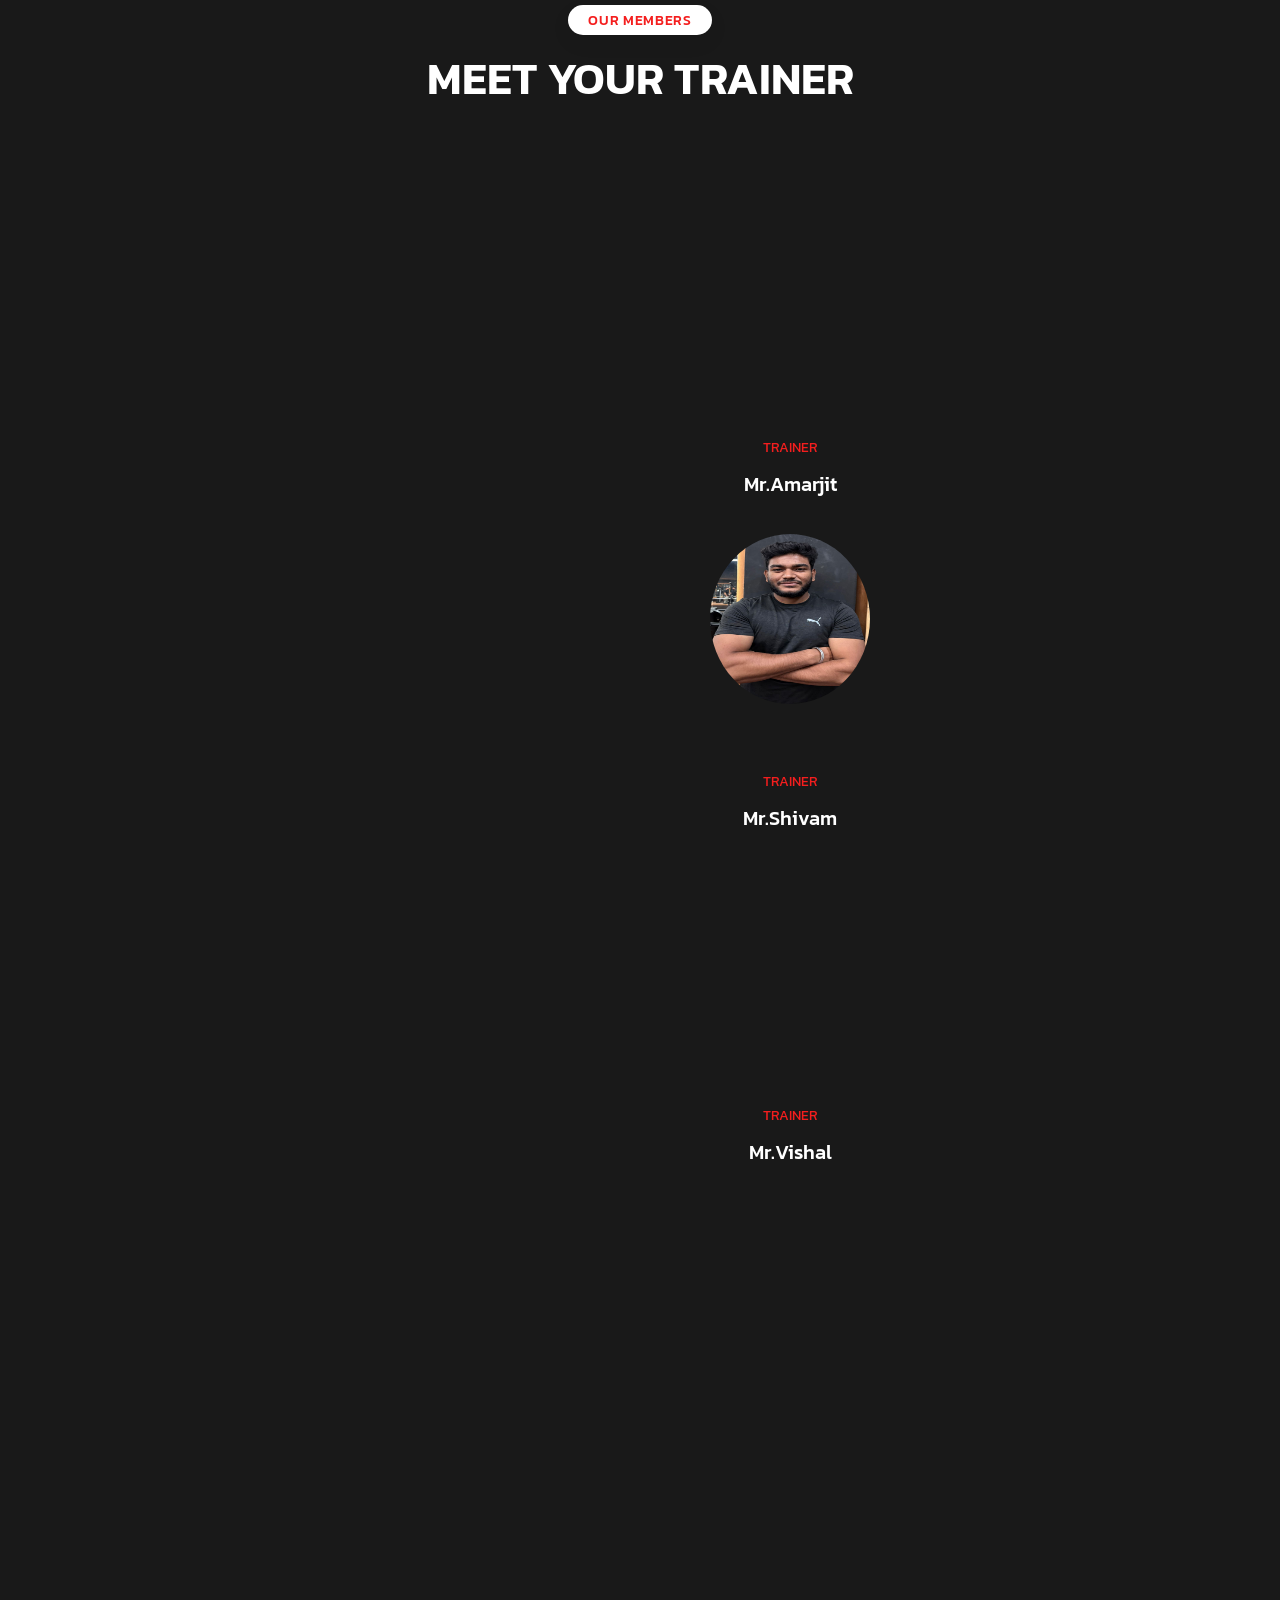
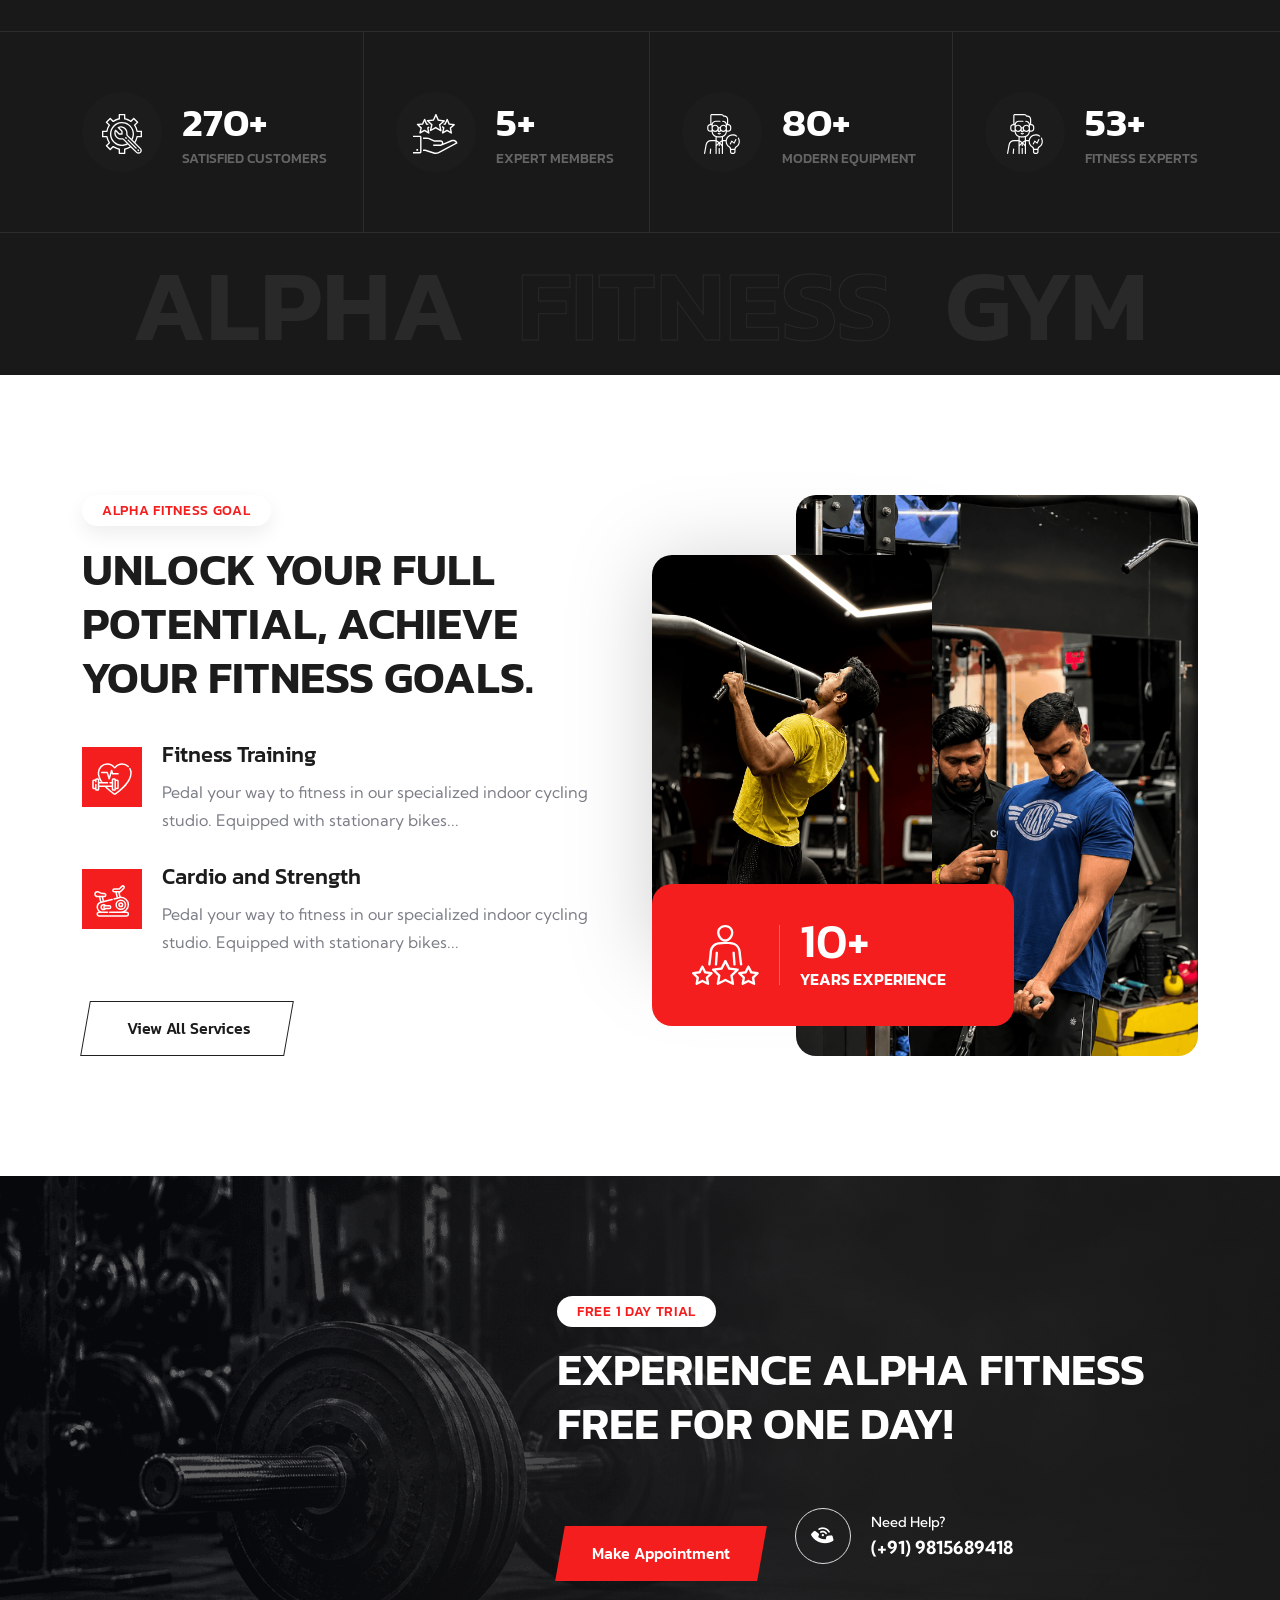
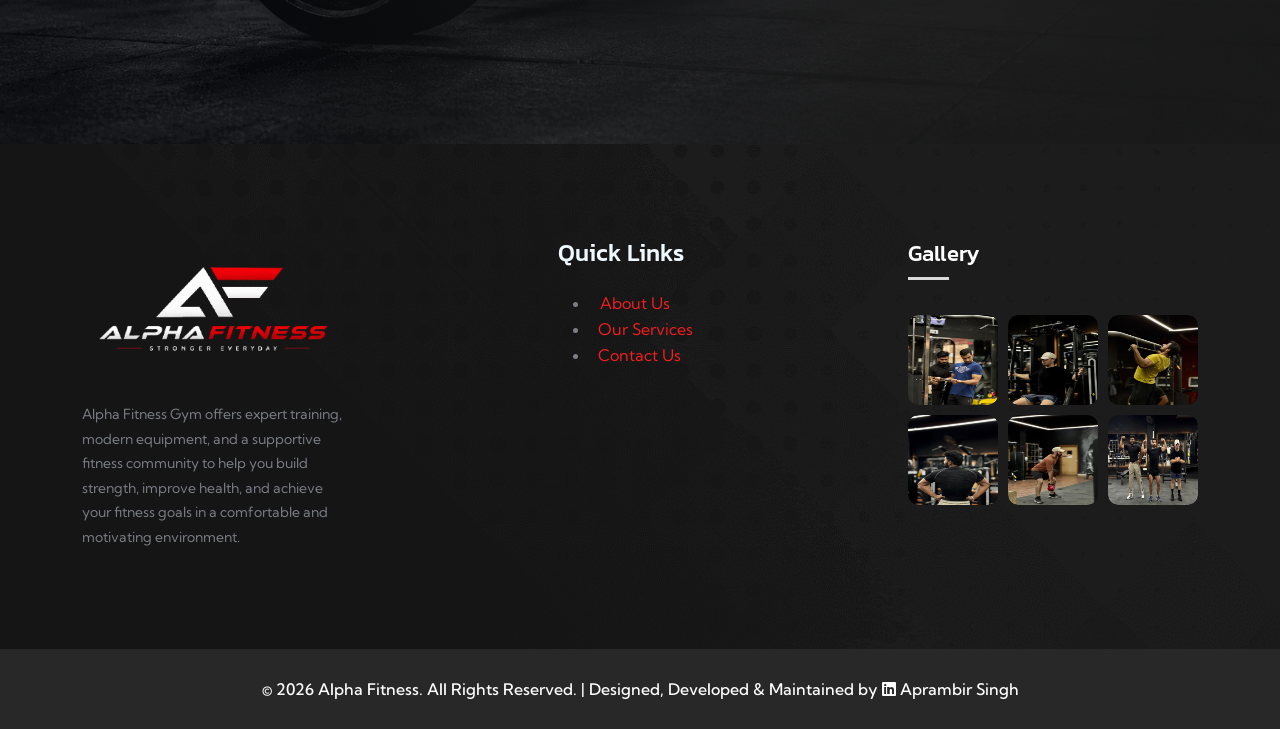
==== commit 3b816893: "fixed hero section of index" ====
--- a/index.html
+++ b/index.html
@@ -333,7 +333,7 @@
          data-arrows="true">
 
         <!-- Slide 1 -->
-        <div class="hero-slider" data-bg-src="assets/img/mine/front3.png">
+        <div class="hero-slider" data-bg-src="assets/img/mine/f4.png">
             <div class="container">
                 <div class="row justify-content-lg-end justify-content-center">
                     <div class="col-xl-6 col-lg-7 col-md-9">
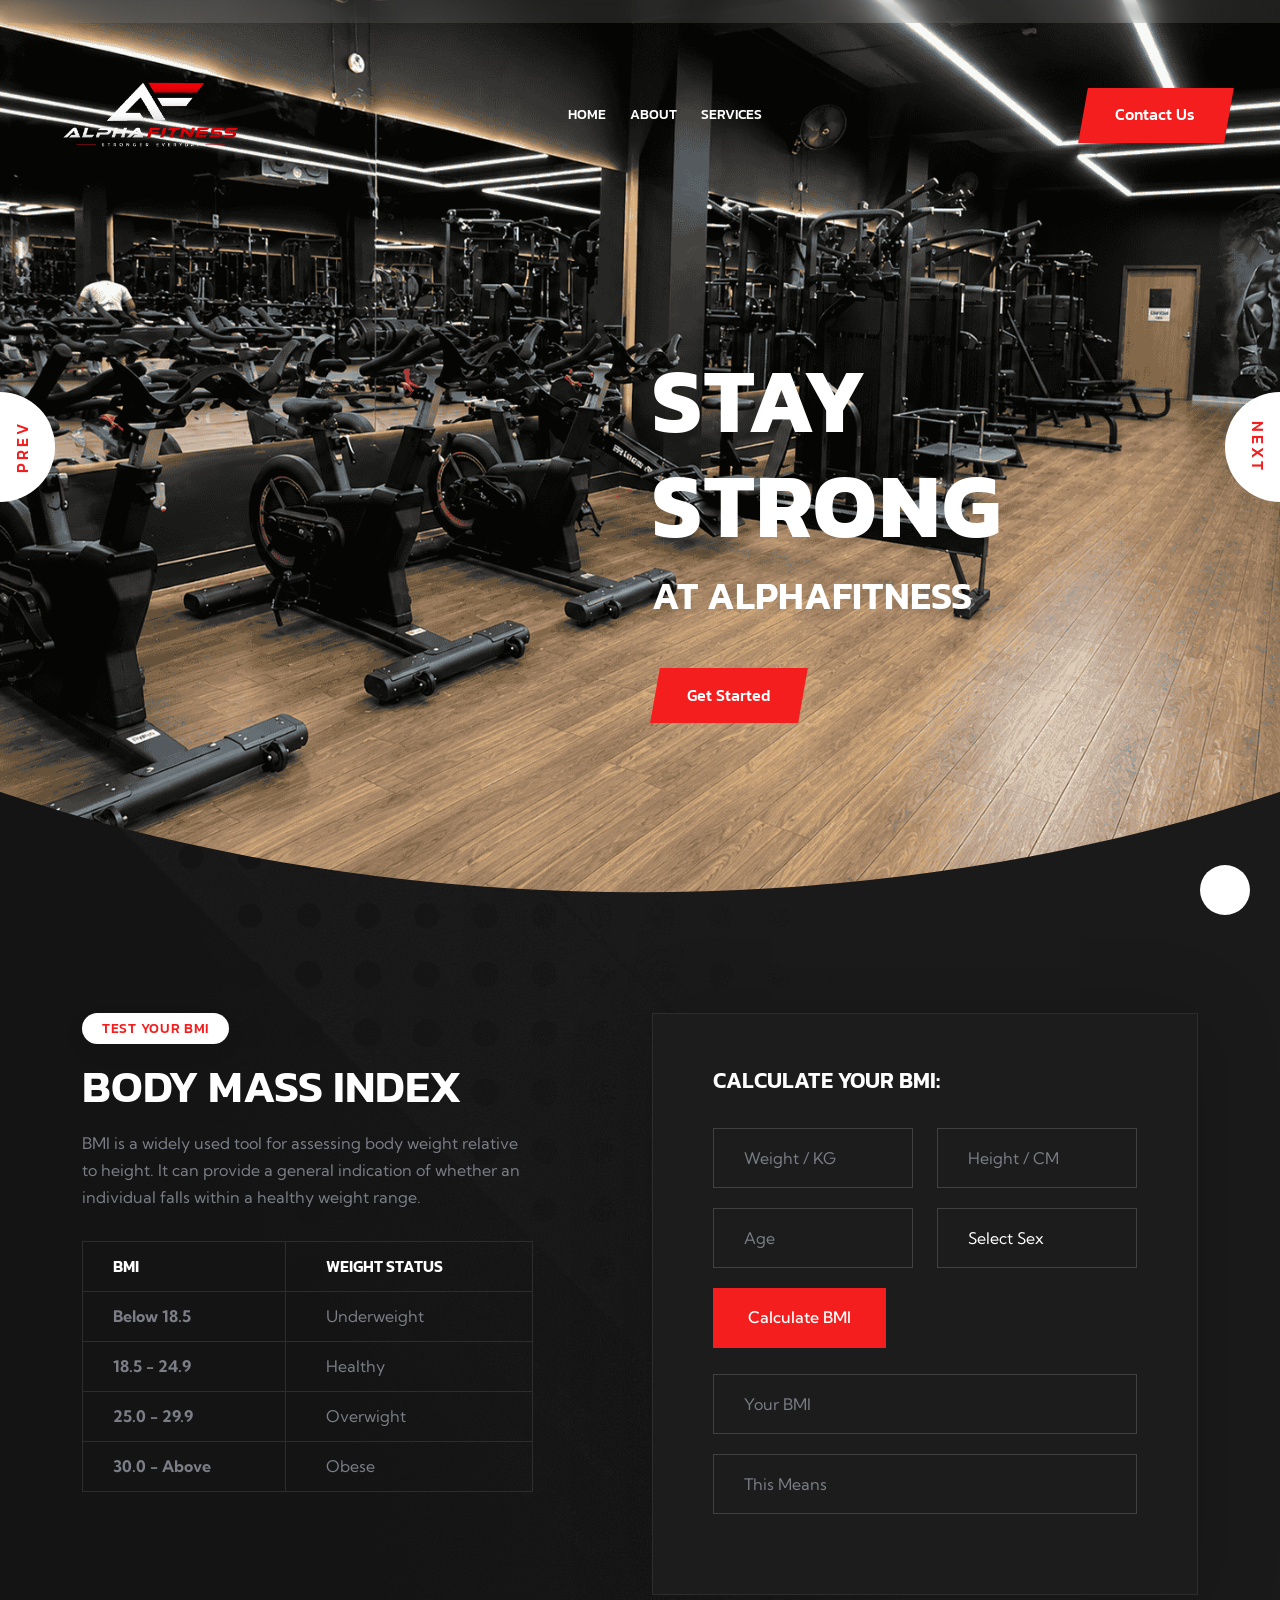
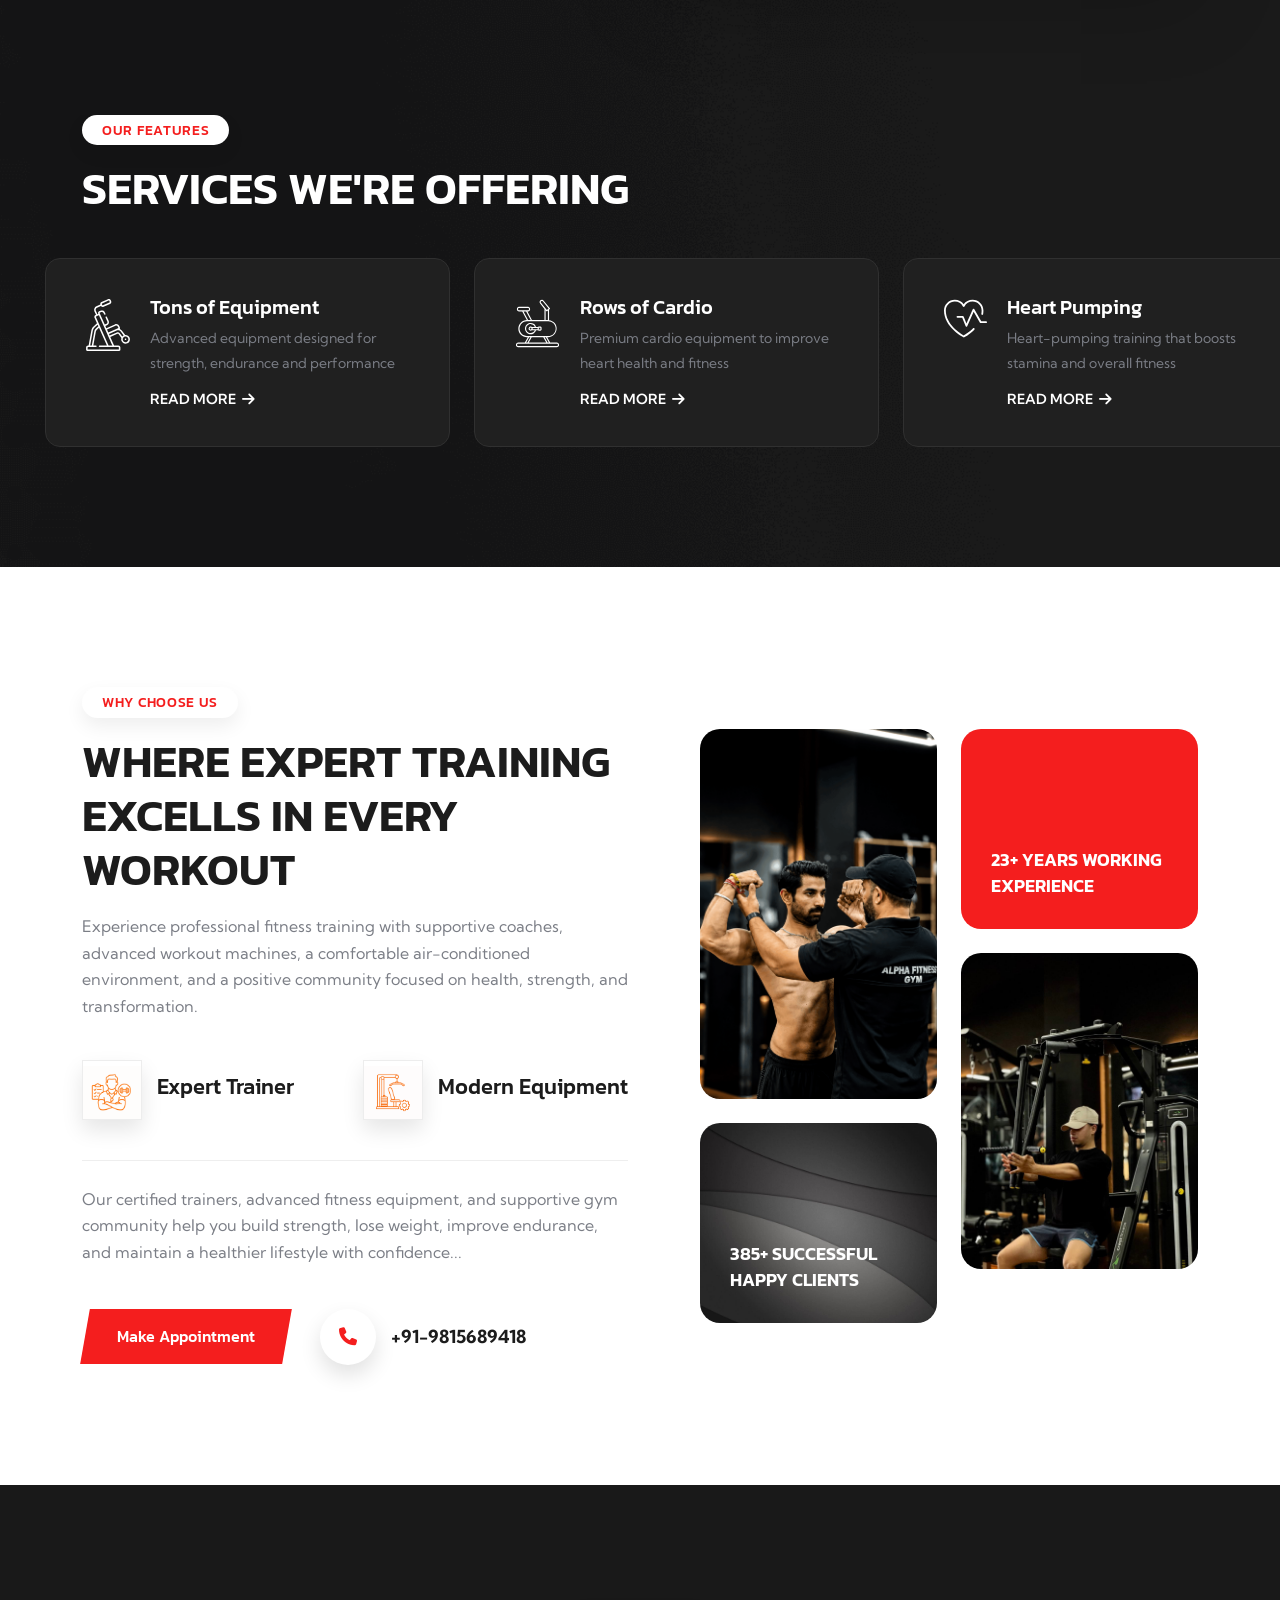
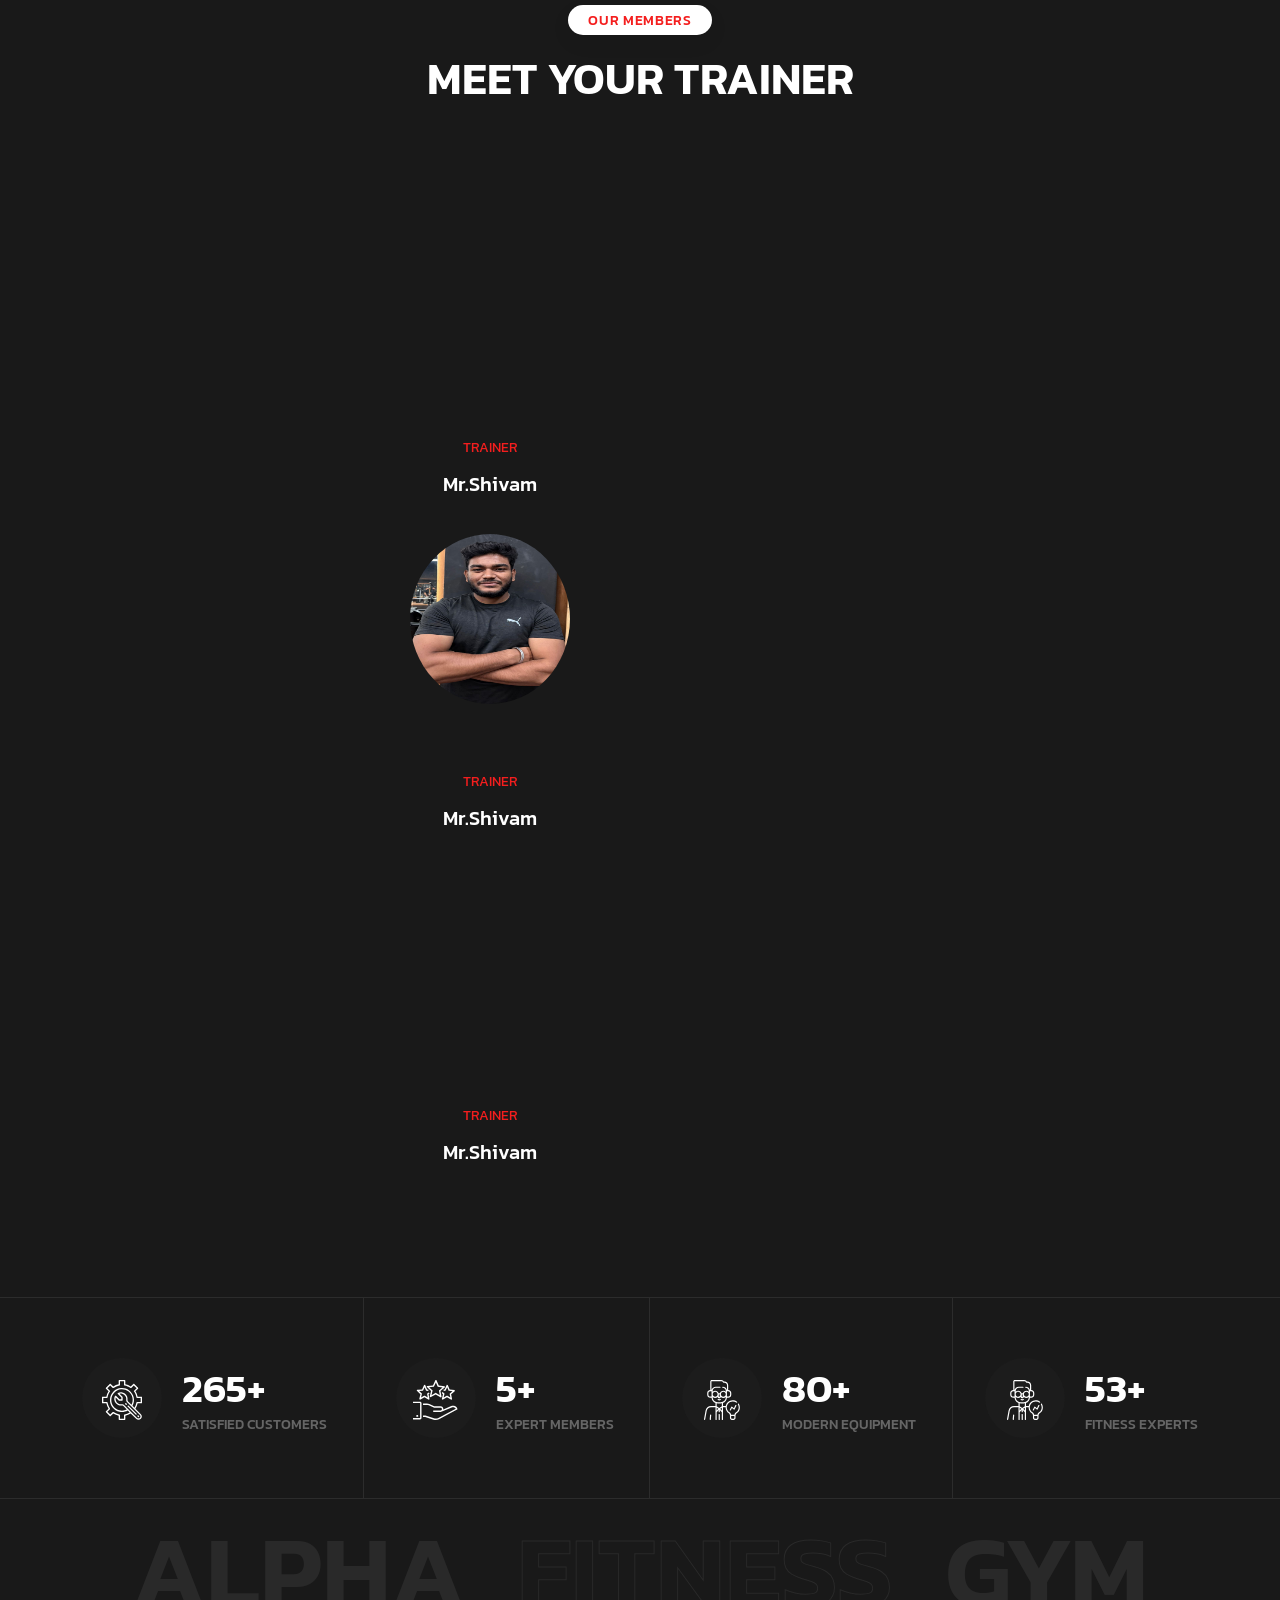
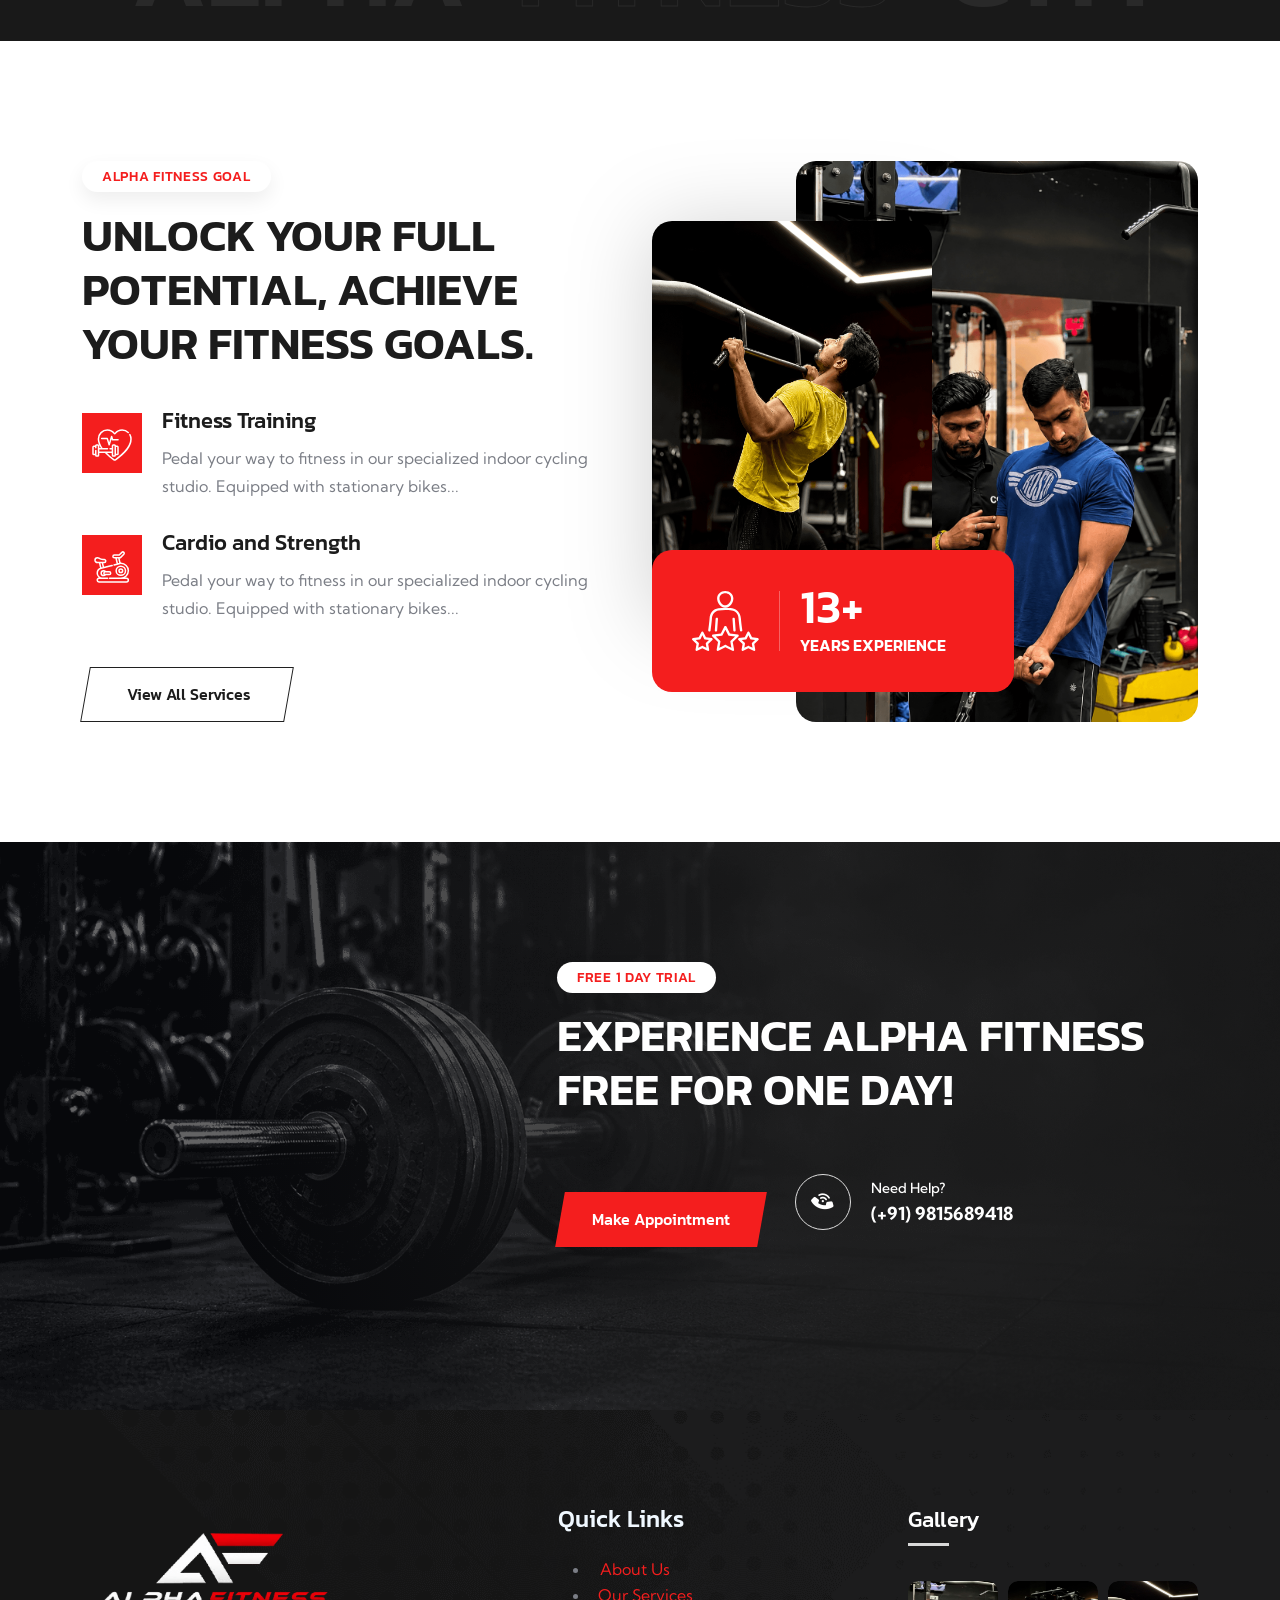
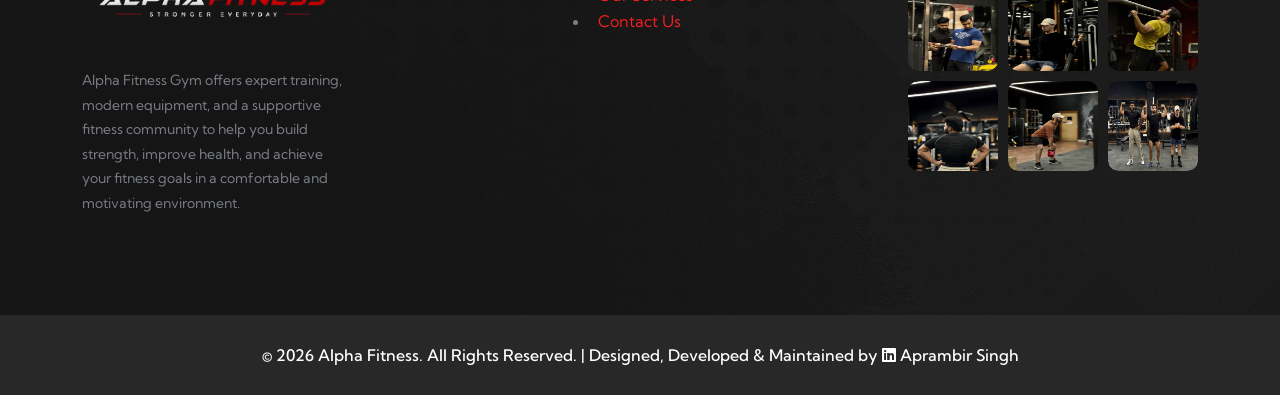
==== commit 912c4ca1: "mohit removed" ====
--- a/index.html
+++ b/index.html
@@ -749,19 +749,7 @@
                         </div>
                     </div>
 
-                     <div class="col-lg-4 col-md-6">
-                        <div class="team-card2">
-                            <div class="team-card_img">
-                                <img src="assets/img/mine/mohit.png" style="height: 170px;width: 160px;" alt="img">
-                            </div>
-                            <div class="team-card_content">
-                                <span class="team-card_subtitle">Trainer</span>
-                                <h4 class="team-card_title h5"><a href="#">Mr.Mohit</a></h4>
-                                <!-- <a href="tel:2588642236" class="link-btn" tabindex="0"><i class="fas fa-phone-volume me-2"></i>+258 8642 236</a> -->
-                            </div>
-                        </div>
-                    </div>
-        
+                    
                    
                 </div>
             </div>
